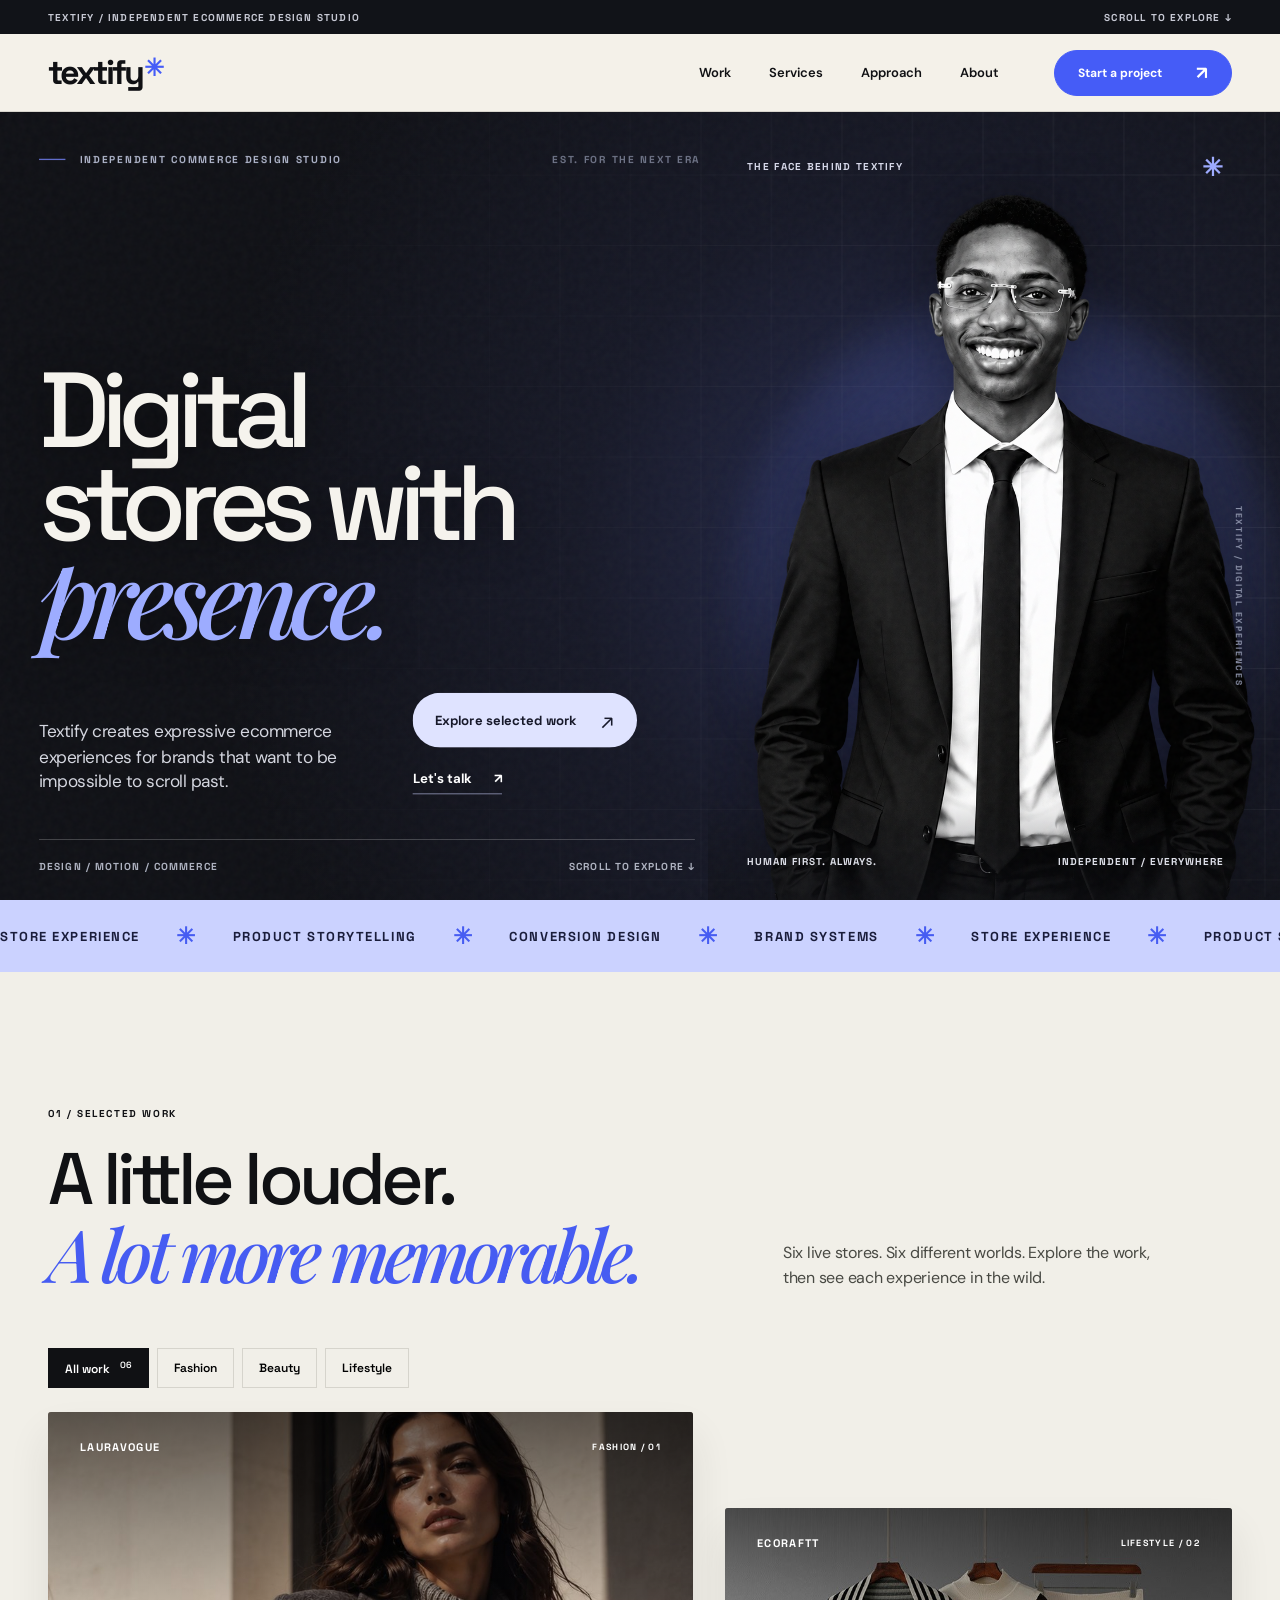
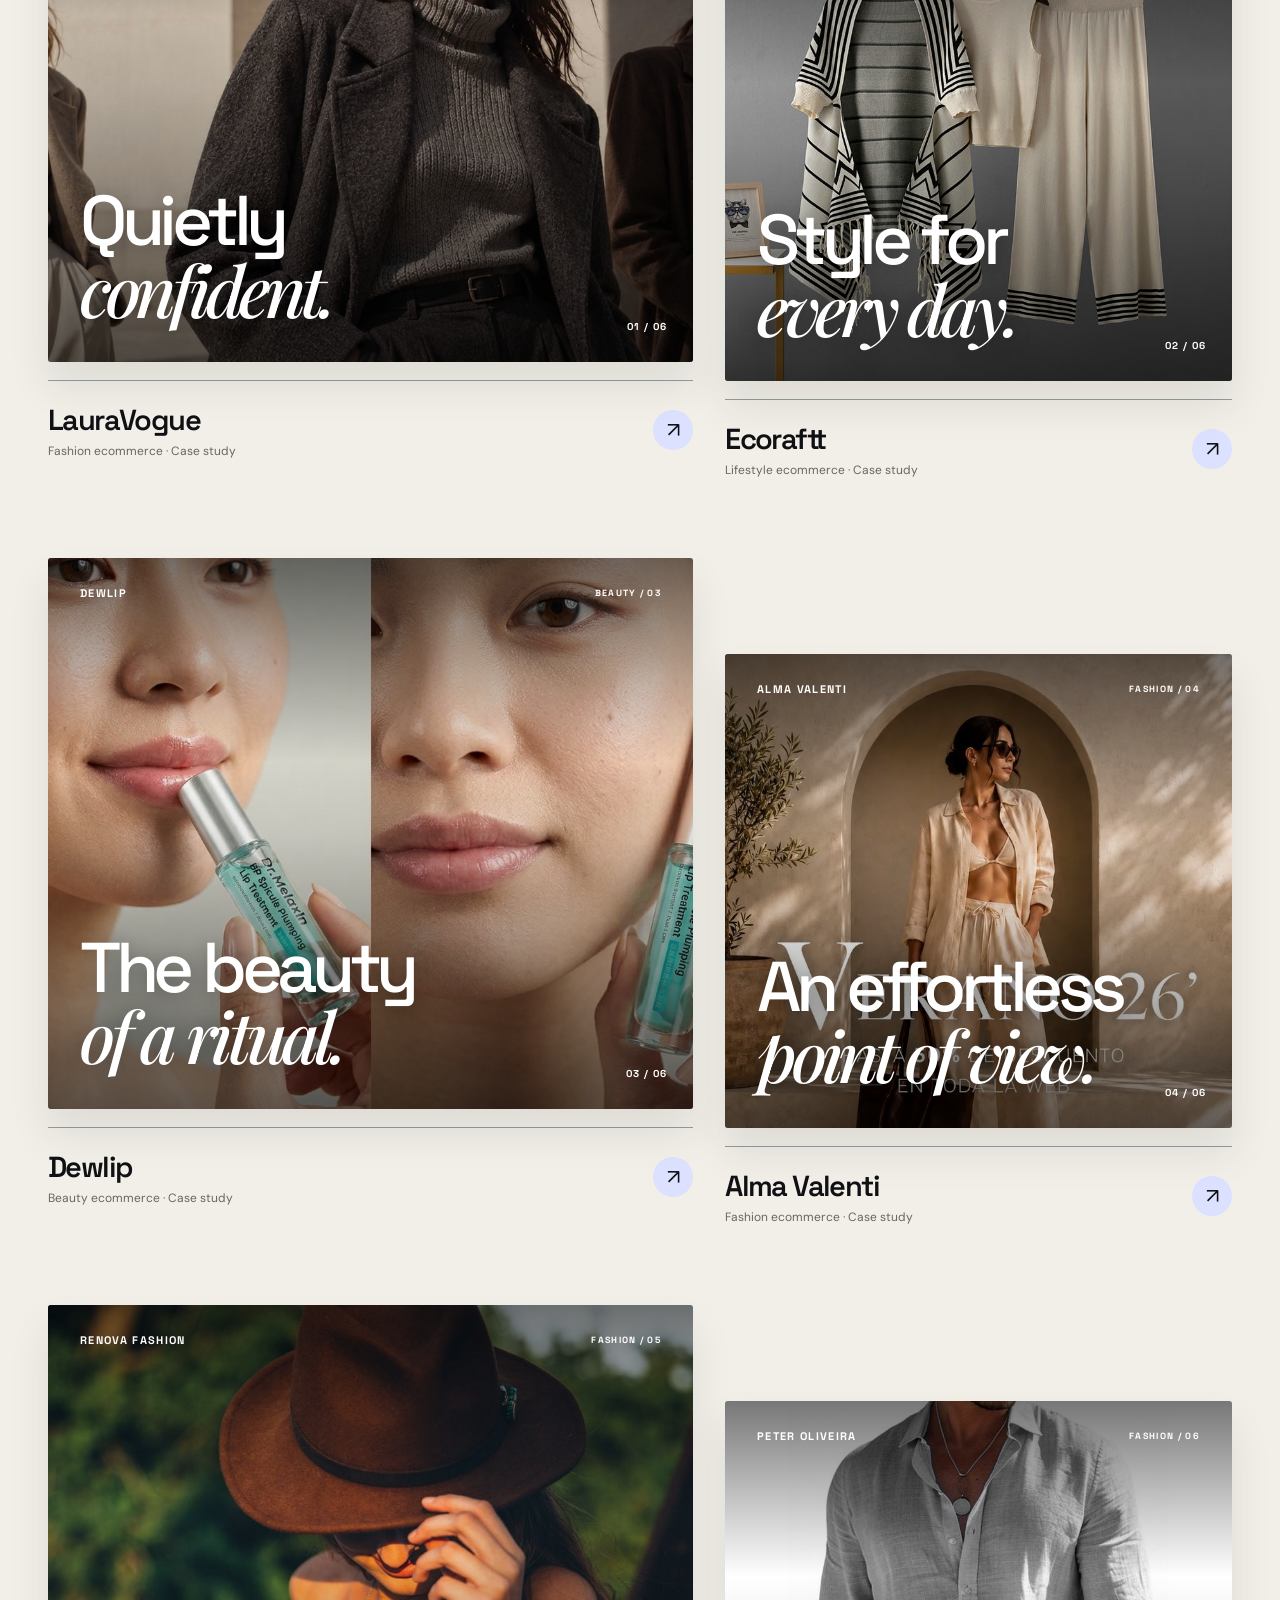
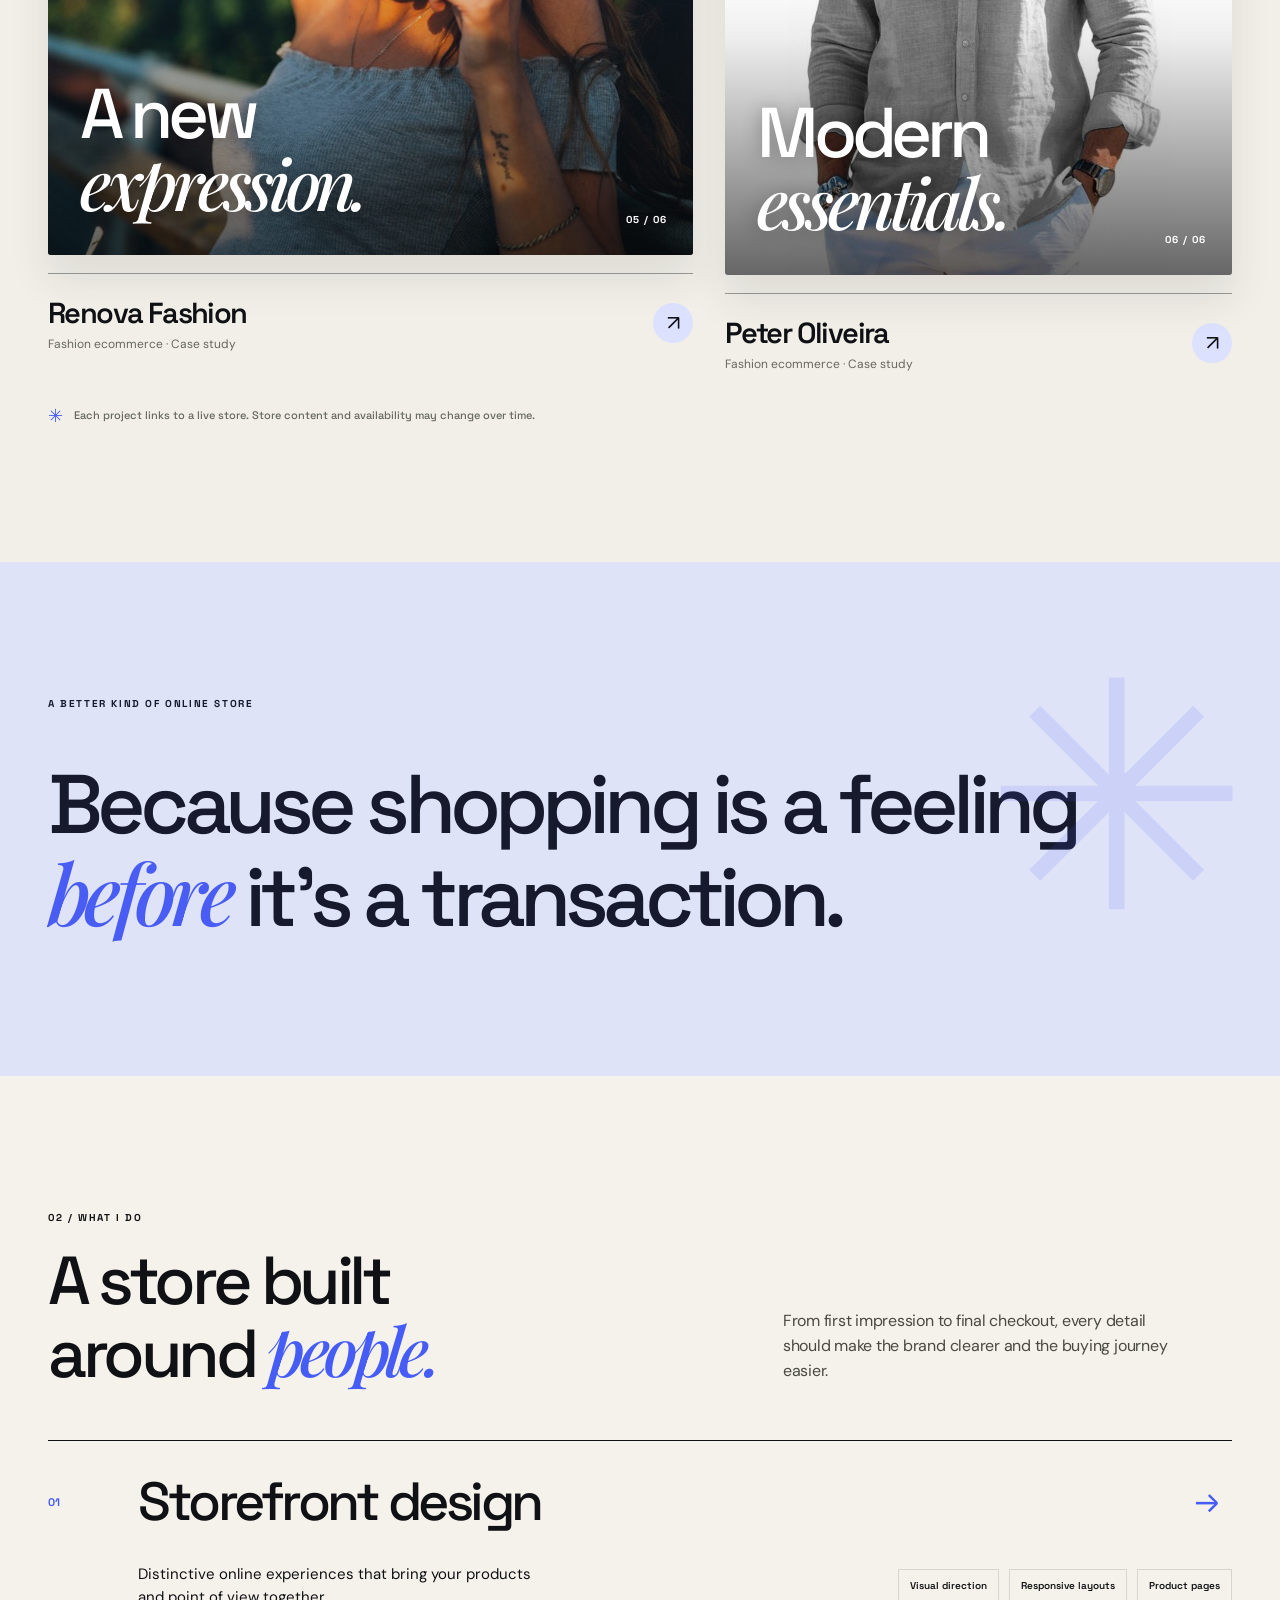
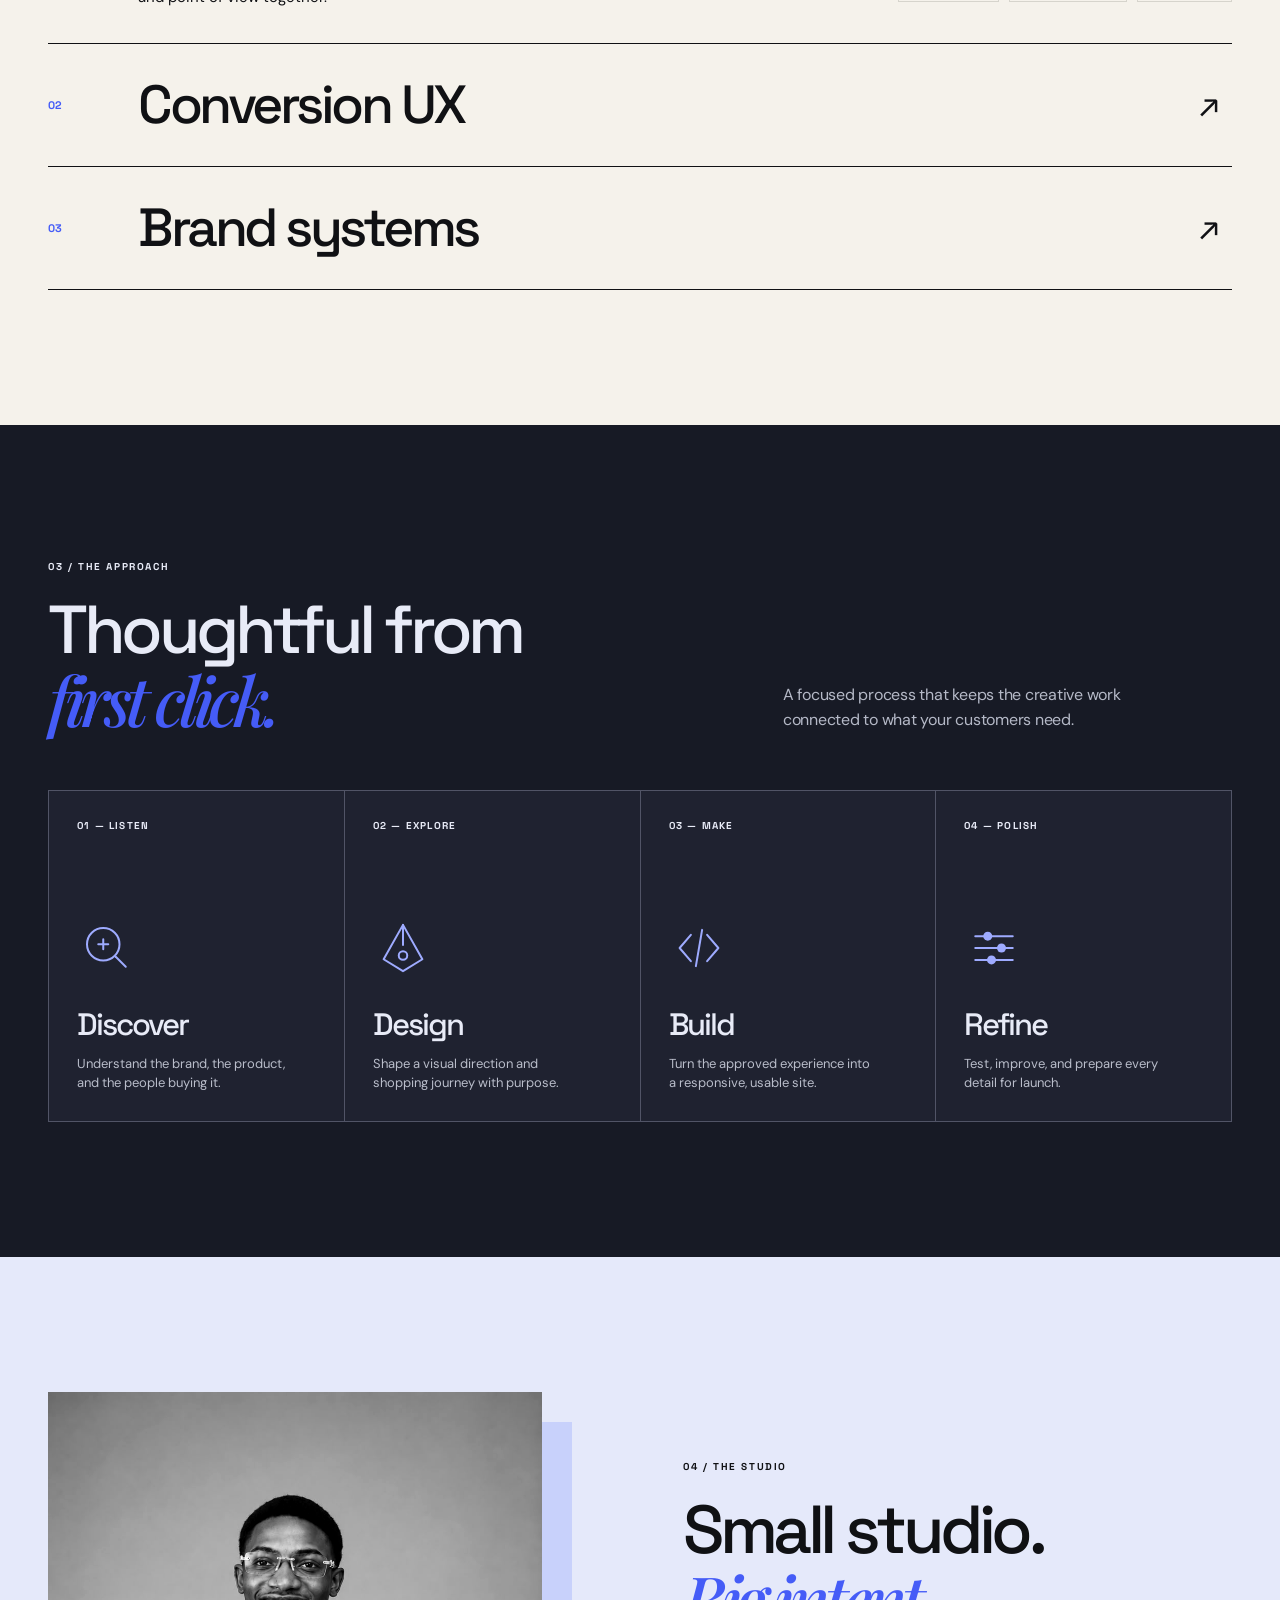
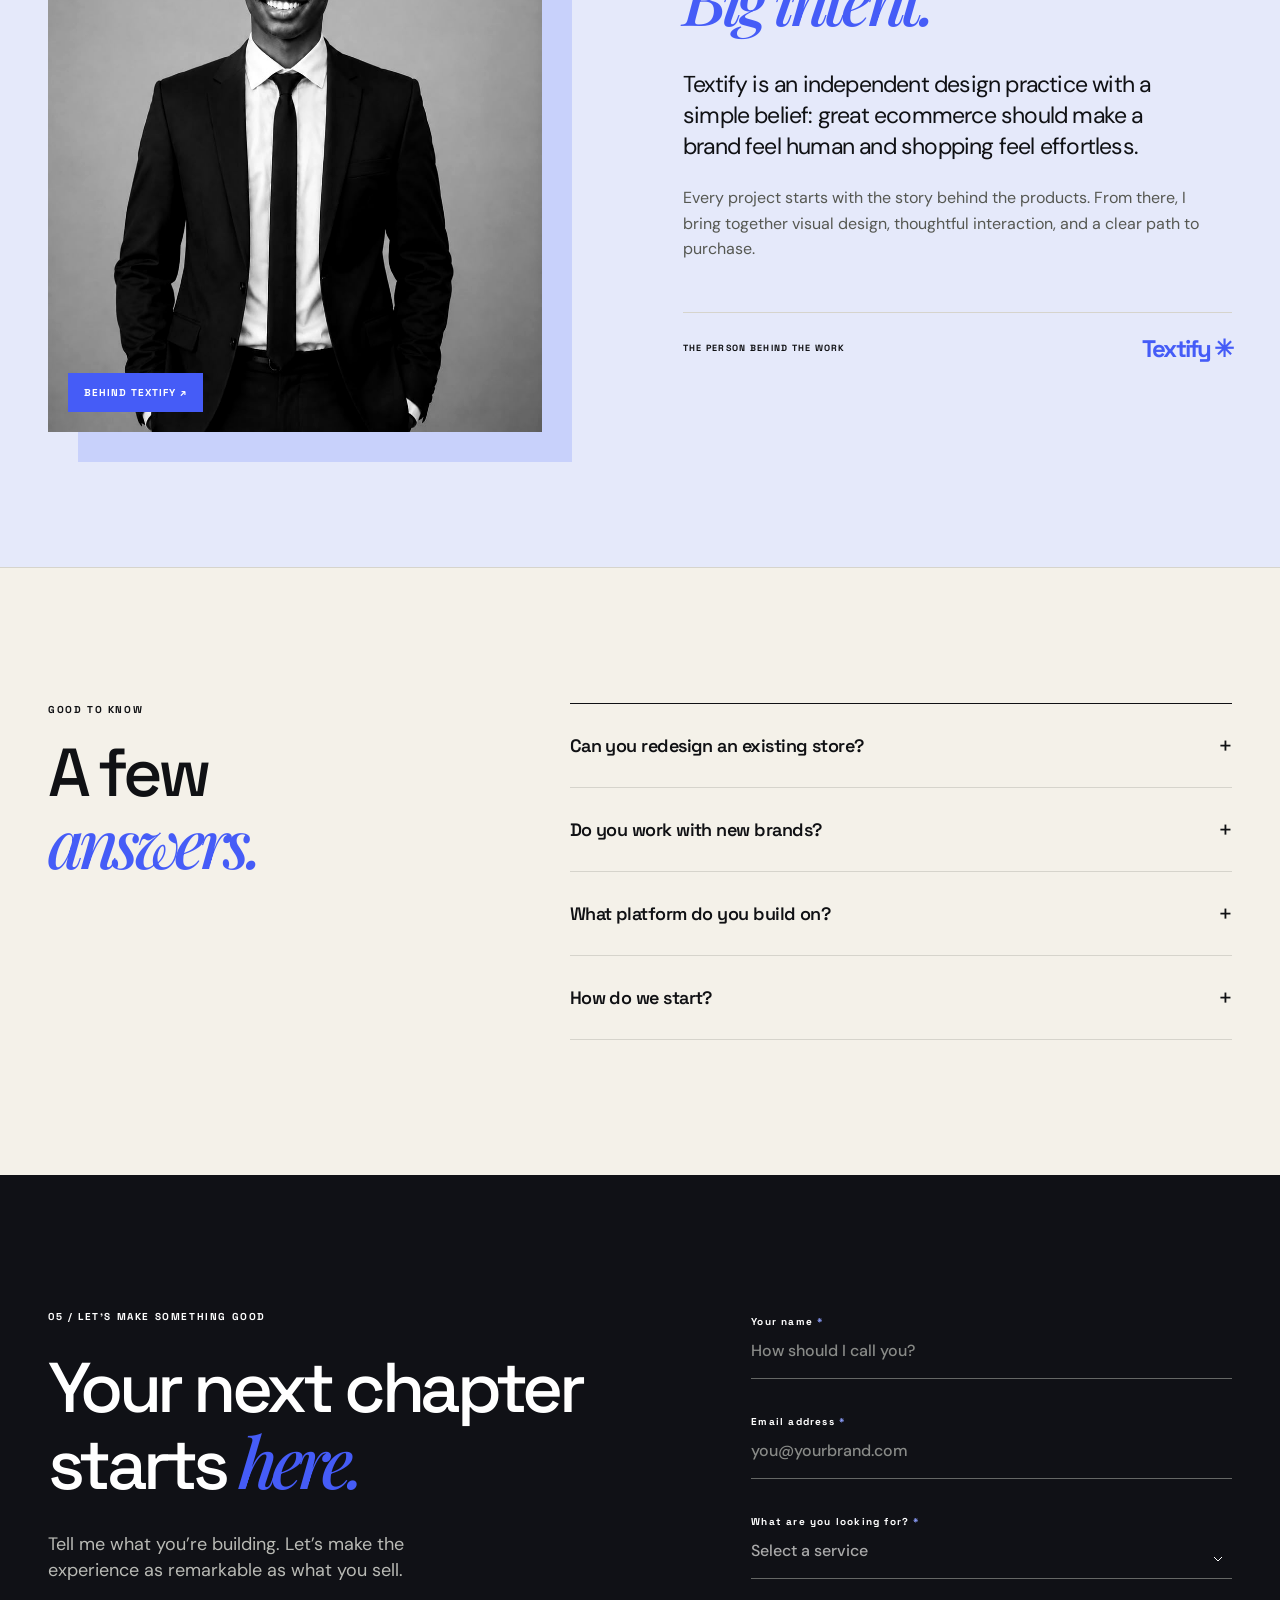
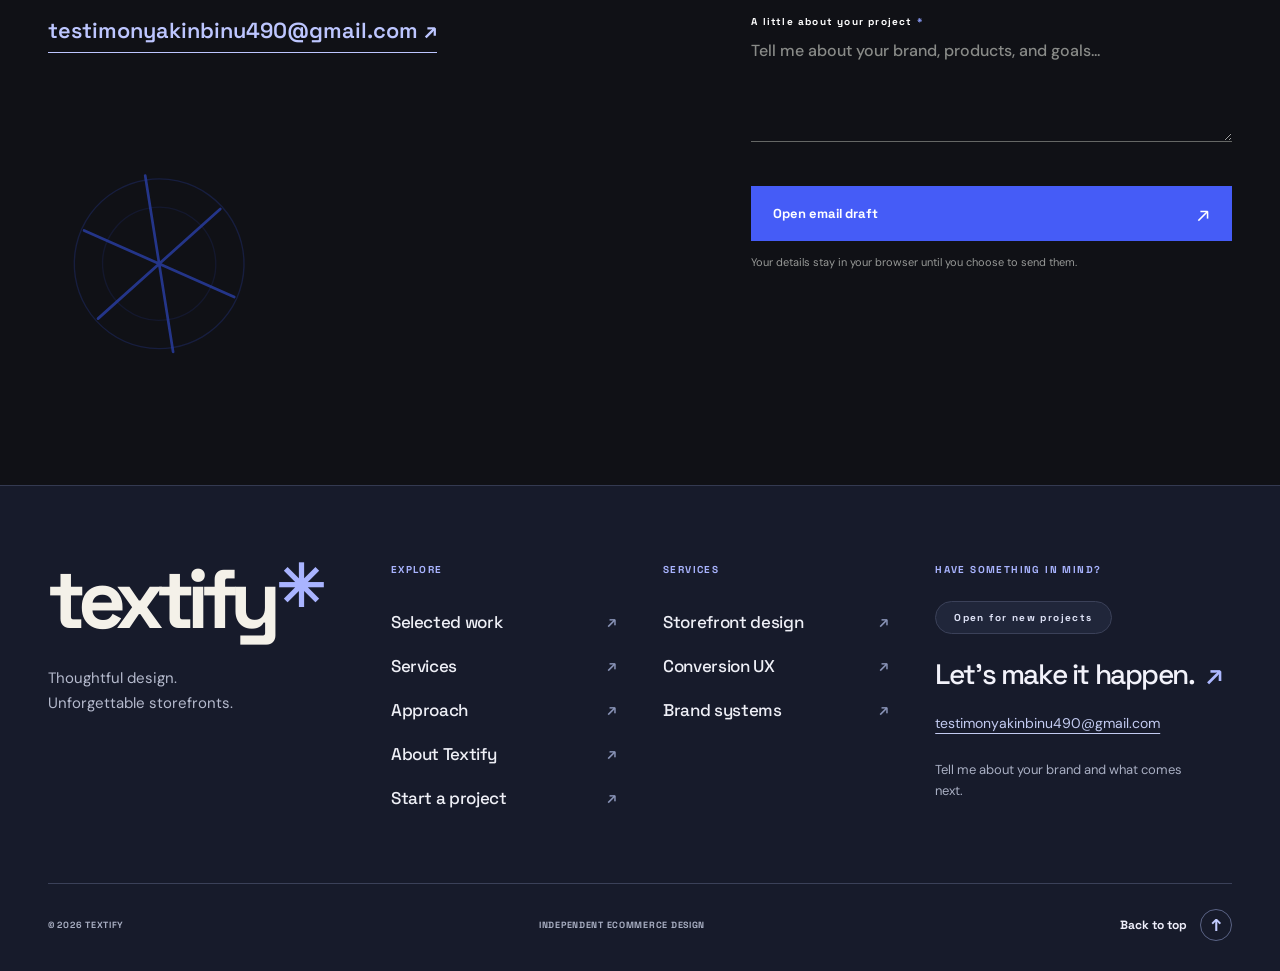
==== index.html @ 061ca4c0 "Textify portfolio: case-study pages, flat interaction states, a11y fixes - Add six generated case-st" ====
<!doctype html>
<html lang="en">
<head>
  <meta charset="utf-8">
  <meta name="viewport" content="width=device-width, initial-scale=1">
  <meta name="theme-color" content="#f4f1e9">
  <meta name="description" content="Textify designs distinctive ecommerce storefronts, product stories, and shopping experiences.">
  <title>Textify — Commerce, considered.</title>
  <link rel="icon" href="data:image/svg+xml,%3Csvg xmlns='http://www.w3.org/2000/svg' viewBox='0 0 64 64'%3E%3Crect width='64' height='64' rx='13' fill='%23395afe'/%3E%3Ctext x='32' y='46' font-family='Arial,Helvetica,sans-serif' font-size='42' fill='%23fff' text-anchor='middle'%3E%E2%9C%B3%3C/text%3E%3C/svg%3E">
  <meta property="og:type" content="website">
  <meta property="og:title" content="Textify — Commerce, considered.">
  <meta property="og:description" content="Textify designs distinctive ecommerce storefronts, product stories, and shopping experiences.">
  <meta property="og:image" content="./assets/founder-portrait.png">
  <meta name="twitter:card" content="summary_large_image">
  <meta name="twitter:title" content="Textify — Commerce, considered.">
  <meta name="twitter:description" content="Textify designs distinctive ecommerce storefronts, product stories, and shopping experiences.">
  <meta name="twitter:image" content="./assets/founder-portrait.png">
  <link rel="preconnect" href="https://fonts.googleapis.com">
  <link rel="preconnect" href="https://fonts.gstatic.com" crossorigin>
  <link href="https://fonts.googleapis.com/css2?family=DM+Sans:wght@400;500;600;700&family=Space+Grotesk:wght@400;500;600;700&family=Playfair+Display:ital,wght@1,500;1,600&display=swap" rel="stylesheet">
  <link rel="stylesheet" href="./styles.css">
  <link rel="stylesheet" href="./v2.css">
  <script src="./app.js" defer></script>
</head>
<body>
  <a class="skip-link" href="#main">Skip to content</a>
  <header class="site-top">
    <div class="announcement">TEXTIFY / INDEPENDENT ECOMMERCE DESIGN STUDIO <span class="announcement-end">SCROLL TO EXPLORE ↓</span></div>
    <div class="site-header" id="top">
      <a class="wordmark" href="#top" aria-label="Textify home">textify<span class="wordmark-mark">✳</span></a>
      <nav class="desktop-nav" aria-label="Main navigation">
        <a href="#work">Work</a><a href="#services">Services</a><a href="#approach">Approach</a><a href="#about">About</a>
      </nav>
      <a class="header-cta" href="#contact">Start a project <span aria-hidden="true">↗</span></a>
      <button class="menu-toggle" type="button" aria-label="Open menu" aria-expanded="false" aria-controls="mobile-menu"><span></span><span></span></button>
    </div>
  </header>
  <nav class="mobile-menu" id="mobile-menu" aria-label="Mobile navigation" hidden>
    <a href="#work">Work</a><a href="#services">Services</a><a href="#approach">Approach</a><a href="#about">About</a>
    <a href="#contact" class="mobile-menu-cta">Start a project <span aria-hidden="true">↗</span></a>
    <p class="mobile-menu-foot"><a href="mailto:testimonyakinbinu490@gmail.com">testimonyakinbinu490@gmail.com</a></p>
  </nav>
  <div class="menu-backdrop" id="menu-backdrop" hidden></div>

  <main id="main">
    <section class="hero hero-v2" aria-labelledby="hero-title">
      <div class="hero-grid" aria-hidden="true"></div>
      <div class="hero-noise" aria-hidden="true"></div>
      <div class="hero-copy">
        <p class="eyebrow"><span class="line"></span> INDEPENDENT COMMERCE DESIGN STUDIO <span class="hero-eyebrow-end">EST. FOR THE NEXT ERA</span></p>
        <h1 id="hero-title">Digital<br>stores with<br><em>presence.</em></h1>
        <div class="hero-bottom"><p class="hero-lede">Textify creates expressive ecommerce experiences for brands that want to be impossible to scroll past.</p>
        <div class="hero-actions"><a class="button button-dark" href="#work">Explore selected work <span>↗</span></a><a class="text-link" href="#contact">Let's talk <span>↗</span></a></div></div>
        <div class="hero-foot"><span>DESIGN / MOTION / COMMERCE</span><span>SCROLL TO EXPLORE ↓</span></div>
      </div>
      <div class="hero-visual" role="img" aria-label="Portrait of the Textify founder">
        <div class="hero-visual-label">THE FACE BEHIND TEXTIFY <span>✳</span></div>
        <div class="portrait-halo"></div>
        <div class="portrait-stage"><img src="./assets/founder-cutout.png" alt="Textify founder smiling in a suit and glasses" fetchpriority="high"></div>
        <div class="image-caption"><span>HUMAN FIRST. ALWAYS.</span><span>INDEPENDENT / EVERYWHERE</span></div>
      </div>
      <div class="hero-side-type" aria-hidden="true">TEXTIFY / DIGITAL EXPERIENCES</div>
    </section>

    <div class="ticker" aria-hidden="true"><div class="ticker-track"><span>STORE EXPERIENCE</span><b>✳</b><span>PRODUCT STORYTELLING</span><b>✳</b><span>CONVERSION DESIGN</span><b>✳</b><span>BRAND SYSTEMS</span><b>✳</b><span>STORE EXPERIENCE</span><b>✳</b><span>PRODUCT STORYTELLING</span><b>✳</b><span>CONVERSION DESIGN</span><b>✳</b><span>BRAND SYSTEMS</span><b>✳</b></div></div>

    <section class="work-section section-pad" id="work" aria-labelledby="work-title">
      <div class="wrap">
        <div class="section-heading work-heading"><div><p class="eyebrow">01 / SELECTED WORK</p><h2 id="work-title">A little louder.<br><em>A lot more memorable.</em></h2></div><p>Six live stores. Six different worlds. Explore the work, then see each experience in the wild.</p></div>
        <div class="filter-bar" role="group" aria-label="Filter projects"><button class="filter active" type="button" data-filter="all" aria-pressed="true">All work <sup>06</sup></button><button class="filter" type="button" data-filter="fashion" aria-pressed="false">Fashion</button><button class="filter" type="button" data-filter="beauty" aria-pressed="false">Beauty</button><button class="filter" type="button" data-filter="lifestyle" aria-pressed="false">Lifestyle</button></div>
        <div class="project-grid" id="project-grid">
          <article class="project-card" data-category="fashion" ><a class="project-open" href="./works/lauravogue.html" aria-label="LauraVogue case study"><div class="project-art real-art art-laura"><img src="./assets/laura.jpg" alt="LauraVogue fashion campaign imagery" loading="lazy"><div class="real-art-top"><span>LAURAVOGUE</span><span>FASHION / 01</span></div><div class="real-art-title">Quietly<br><i>confident.</i></div><span class="art-corner">01 / 06</span></div><div class="project-meta"><span><strong>LauraVogue</strong><small>Fashion ecommerce · Case study</small></span><span class="project-arrow">↗</span></div></a></article>
          <article class="project-card" data-category="lifestyle fashion" ><a class="project-open" href="./works/ecoraft.html" aria-label="Ecoraftt case study"><div class="project-art real-art art-ecoraft"><img src="./assets/ecoraft.jpg" alt="Ecoraftt menswear collection imagery" loading="lazy"><div class="real-art-top"><span>ECORAFTT</span><span>LIFESTYLE / 02</span></div><div class="real-art-title">Style for<br><i>every day.</i></div><span class="art-corner">02 / 06</span></div><div class="project-meta"><span><strong>Ecoraftt</strong><small>Lifestyle ecommerce · Case study</small></span><span class="project-arrow">↗</span></div></a></article>
          <article class="project-card" data-category="beauty" ><a class="project-open" href="./works/dewlip.html" aria-label="Dewlip case study"><div class="project-art real-art art-dewlip"><img src="./assets/dewlip.jpg" alt="Dewlip lip treatment imagery" loading="lazy"><div class="real-art-top"><span>DEWLIP</span><span>BEAUTY / 03</span></div><div class="real-art-title">The beauty<br><i>of a ritual.</i></div><span class="art-corner">03 / 06</span></div><div class="project-meta"><span><strong>Dewlip</strong><small>Beauty ecommerce · Case study</small></span><span class="project-arrow">↗</span></div></a></article>
          <article class="project-card" data-category="fashion" ><a class="project-open" href="./works/alma-valenti.html" aria-label="Alma Valenti case study"><div class="project-art real-art art-alma"><img src="./assets/alma.jpg" alt="Alma Valenti summer fashion campaign" loading="lazy"><div class="real-art-top"><span>ALMA VALENTI</span><span>FASHION / 04</span></div><div class="real-art-title">An effortless<br><i>point of view.</i></div><span class="art-corner">04 / 06</span></div><div class="project-meta"><span><strong>Alma Valenti</strong><small>Fashion ecommerce · Case study</small></span><span class="project-arrow">↗</span></div></a></article>
          <article class="project-card" data-category="fashion" ><a class="project-open" href="./works/renova-fashion.html" aria-label="Renova Fashion case study"><div class="project-art real-art art-renova"><img src="./assets/renova-women.jpg" alt="Renova Fashion campaign imagery" loading="lazy"><div class="real-art-top"><span>RENOVA FASHION</span><span>FASHION / 05</span></div><div class="real-art-title">A new<br><i>expression.</i></div><span class="art-corner">05 / 06</span></div><div class="project-meta"><span><strong>Renova Fashion</strong><small>Fashion ecommerce · Case study</small></span><span class="project-arrow">↗</span></div></a></article>
          <article class="project-card" data-category="fashion" ><a class="project-open" href="./works/peter-oliveira.html" aria-label="Peter Oliveira case study"><div class="project-art real-art art-peter"><img src="./assets/peter.jpg" alt="Peter Oliveira apparel product imagery" loading="lazy"><div class="real-art-top"><span>PETER OLIVEIRA</span><span>FASHION / 06</span></div><div class="real-art-title">Modern<br><i>essentials.</i></div><span class="art-corner">06 / 06</span></div><div class="project-meta"><span><strong>Peter Oliveira</strong><small>Fashion ecommerce · Case study</small></span><span class="project-arrow">↗</span></div></a></article>
        </div>
        <div class="work-note"><span>✳</span> Each project links to a live store. Store content and availability may change over time.</div>
      </div>
    </section>

    <section class="statement section-pad"><div class="wrap statement-inner"><p class="eyebrow">A BETTER KIND OF ONLINE STORE</p><p>Because shopping is a feeling <em>before</em> it’s a transaction.</p><span class="statement-flower" aria-hidden="true">✳</span></div></section>

    <section class="services-section section-pad" id="services" aria-labelledby="services-title"><div class="wrap"><div class="section-heading"><div><p class="eyebrow">02 / WHAT I DO</p><h2 id="services-title">A store built<br>around <em>people.</em></h2></div><p>From first impression to final checkout, every detail should make the brand clearer and the buying journey easier.</p></div><div class="service-list">
      <details class="service-row" open><summary><span class="service-num">01</span><span class="service-name">Storefront design</span><span class="service-icon">↗</span></summary><div class="service-content"><p>Distinctive online experiences that bring your products and point of view together.</p><span>Visual direction</span><span>Responsive layouts</span><span>Product pages</span></div></details>
      <details class="service-row"><summary><span class="service-num">02</span><span class="service-name">Conversion UX</span><span class="service-icon">↗</span></summary><div class="service-content"><p>Clear paths from discovery to purchase, designed for real shoppers and real devices.</p><span>Navigation</span><span>Cart & checkout flows</span><span>Usability</span></div></details>
      <details class="service-row"><summary><span class="service-num">03</span><span class="service-name">Brand systems</span><span class="service-icon">↗</span></summary><div class="service-content"><p>Type, color, content, and components that give your store one unmistakable voice.</p><span>Art direction</span><span>Design systems</span><span>Campaign pages</span></div></details>
    </div></div></section>

    <section class="approach-section section-pad" id="approach" aria-labelledby="approach-title"><div class="wrap"><div class="section-heading approach-heading"><div><p class="eyebrow">03 / THE APPROACH</p><h2 id="approach-title">Thoughtful from<br><em>first click.</em></h2></div><p>A focused process that keeps the creative work connected to what your customers need.</p></div><div class="process-grid"><div class="process-card"><span>01 — LISTEN</span><div class="process-symbol"><svg viewBox="0 0 48 48" fill="none" stroke="currentColor" stroke-width="1.6" stroke-linecap="round" stroke-linejoin="round" aria-hidden="true" focusable="false"><circle cx="21" cy="21" r="13"/><path d="m30.8 30.8 8.2 8.2"/><path d="M17 21h8M21 17v8"/></svg></div><h3>Discover</h3><p>Understand the brand, the product, and the people buying it.</p></div><div class="process-card"><span>02 — EXPLORE</span><div class="process-symbol"><svg viewBox="0 0 48 48" fill="none" stroke="currentColor" stroke-width="1.6" stroke-linecap="round" stroke-linejoin="round" aria-hidden="true" focusable="false"><path d="M24 5.5 39.5 33 24 42.5 8.5 33Z"/><path d="M24 5.5v16"/><circle cx="24" cy="30" r="3.4"/></svg></div><h3>Design</h3><p>Shape a visual direction and shopping journey with purpose.</p></div><div class="process-card"><span>03 — MAKE</span><div class="process-symbol"><svg viewBox="0 0 48 48" fill="none" stroke="currentColor" stroke-width="1.6" stroke-linecap="round" stroke-linejoin="round" aria-hidden="true" focusable="false"><path d="m17.5 13.5-9 10.5 9 10.5"/><path d="m30.5 13.5 9 10.5-9 10.5"/><path d="M26.5 9.5 21.5 38.5"/></svg></div><h3>Build</h3><p>Turn the approved experience into a responsive, usable site.</p></div><div class="process-card"><span>04 — POLISH</span><div class="process-symbol"><svg viewBox="0 0 48 48" fill="none" stroke="currentColor" stroke-width="1.6" stroke-linecap="round" aria-hidden="true" focusable="false"><path d="M9 14.5h30M9 24h30M9 33.5h30"/><circle cx="19" cy="14.5" r="3.6" fill="currentColor" stroke="none"/><circle cx="30" cy="24" r="3.6" fill="currentColor" stroke="none"/><circle cx="22" cy="33.5" r="3.6" fill="currentColor" stroke="none"/></svg></div><h3>Refine</h3><p>Test, improve, and prepare every detail for launch.</p></div></div></div></section>

    <section class="about-section section-pad" id="about" aria-labelledby="about-title"><div class="wrap about-grid"><div class="about-image"><img src="./assets/founder-portrait.png" alt="Portrait of the founder behind Textify" loading="lazy"><div class="about-image-tag">BEHIND TEXTIFY ↗</div></div><div class="about-copy"><p class="eyebrow">04 / THE STUDIO</p><h2 id="about-title">Small studio.<br><em>Big intent.</em></h2><p class="about-lead">Textify is an independent design practice with a simple belief: great ecommerce should make a brand feel human and shopping feel effortless.</p><p>Every project starts with the story behind the products. From there, I bring together visual design, thoughtful interaction, and a clear path to purchase.</p><div class="about-signoff"><span>THE PERSON BEHIND THE WORK</span><b>Textify ✳</b></div></div></div></section>

    <section class="faq-section section-pad" aria-labelledby="faq-title"><div class="wrap faq-grid"><div><p class="eyebrow">GOOD TO KNOW</p><h2 id="faq-title">A few<br><em>answers.</em></h2></div><div class="faq-list"><details><summary>Can you redesign an existing store?<span>+</span></summary><p>Yes. We can start with a focused audit, then refine the structure, visual identity, and key shopping flows.</p></details><details><summary>Do you work with new brands?<span>+</span></summary><p>Absolutely. Textify can help shape a brand’s first online store, from the visual direction through launch-ready design.</p></details><details><summary>What platform do you build on?<span>+</span></summary><p>The right platform depends on your catalog, content, and operations. We’ll choose the setup that fits your business during discovery.</p></details><details><summary>How do we start?<span>+</span></summary><p>Send a short note about your brand, what you sell, and what you want to improve. I’ll take it from there.</p></details></div></div></section>

    <section class="contact-section section-pad" id="contact" aria-labelledby="contact-title"><div class="wrap contact-grid"><div class="contact-copy"><p class="eyebrow">05 / LET'S MAKE SOMETHING GOOD</p><h2 id="contact-title">Your next chapter<br>starts <em>here.</em></h2><p>Tell me what you’re building. Let’s make the experience as remarkable as what you sell.</p><a class="contact-email-link" href="mailto:testimonyakinbinu490@gmail.com">testimonyakinbinu490@gmail.com ↗</a><div class="contact-decoration" aria-hidden="true"><svg viewBox="0 0 200 200" fill="none" stroke="currentColor" stroke-linecap="round" focusable="false"><circle cx="100" cy="100" r="78" stroke-width="1.25" opacity=".3"/><circle cx="100" cy="100" r="52" stroke-width="1.25" opacity=".18"/><path d="M100 18v164M36.6 59l126.8 82M36.6 141l126.8-82" stroke-width="2.5" opacity=".85"/></svg></div></div><form id="contact-form" class="contact-form"><label for="contact-name">Your name <span>*</span></label><input id="contact-name" name="name" type="text" autocomplete="name" placeholder="How should I call you?" required><label for="contact-email">Email address <span>*</span></label><input id="contact-email" name="email" type="email" autocomplete="email" placeholder="you@yourbrand.com" required><label for="contact-type">What are you looking for? <span>*</span></label><select id="contact-type" name="type" required><option value="" disabled selected>Select a service</option><option>New ecommerce storefront</option><option>Store redesign</option><option>Brand & design system</option><option>Something else</option></select><label for="contact-message">A little about your project <span>*</span></label><textarea id="contact-message" name="message" rows="4" placeholder="Tell me about your brand, products, and goals..." required></textarea><button class="button button-blue" type="submit"><span id="submit-label">Open email draft</span><span>↗</span></button><p class="form-note" id="form-status" role="status">Your details stay in your browser until you choose to send them.</p></form></div></section>
  </main>

  <footer class="footer footer-menu" id="footer">
    <div class="wrap">
      <div class="footer-layout">
        <div class="footer-brand">
          <a class="footer-logo" href="#top" aria-label="Textify home">textify<span aria-hidden="true">✳</span></a>
          <p>Thoughtful design.<br>Unforgettable storefronts.</p>
        </div>
        <nav class="footer-nav" aria-label="Footer navigation">
          <p class="footer-label">EXPLORE</p>
          <div class="footer-nav-links">
            <a href="#work">Selected work <span aria-hidden="true">↗</span></a>
            <a href="#services">Services <span aria-hidden="true">↗</span></a>
            <a href="#approach">Approach <span aria-hidden="true">↗</span></a>
            <a href="#about">About Textify <span aria-hidden="true">↗</span></a>
            <a href="#contact">Start a project <span aria-hidden="true">↗</span></a>
          </div>
        </nav>
        <nav class="footer-nav" aria-label="Footer services">
          <p class="footer-label">SERVICES</p>
          <div class="footer-nav-links">
            <a href="#services">Storefront design <span aria-hidden="true">↗</span></a>
            <a href="#services">Conversion UX <span aria-hidden="true">↗</span></a>
            <a href="#services">Brand systems <span aria-hidden="true">↗</span></a>
          </div>
        </nav>
        <div class="footer-connect">
          <p class="footer-label">HAVE SOMETHING IN MIND?</p>
          <p class="footer-status">Open for new projects</p>
          <a class="footer-email" href="mailto:testimonyakinbinu490@gmail.com">Let's make it happen. <span aria-hidden="true">↗</span></a>
          <a class="footer-address" href="mailto:testimonyakinbinu490@gmail.com">testimonyakinbinu490@gmail.com</a>
          <p>Tell me about your brand and what comes next.</p>
        </div>
      </div>
      <div class="footer-bottom"><span>© <span id="year"></span> TEXTIFY</span><span>INDEPENDENT ECOMMERCE DESIGN</span><a class="footer-back" href="#top">Back to top <span aria-hidden="true">↑</span></a></div>
    </div>
  </footer>

</body>
</html>
---- styles.css ----
:root{--paper:#f6f3eb;--white:#fcf9f1;--ink:#111111;--muted:#666762;--line:#d6d4cc;--blue:#395afe;--blue-dark:#2745d7;--font:'Space Grotesk',Arial,sans-serif;--body:'DM Sans',Arial,sans-serif;--serif:'Playfair Display',Georgia,serif}
*{box-sizing:border-box}html{scroll-behavior:smooth}body{margin:0;background:var(--paper);color:var(--ink);font-family:var(--body);-webkit-font-smoothing:antialiased}button,input,textarea,select{font:inherit}button{cursor:pointer}a{color:inherit;text-decoration:none}img{display:block;max-width:100%}h1,h2,h3,p{margin-top:0}h1,h2,h3{font-family:var(--font);font-weight:500;letter-spacing:-.065em}em{font-family:var(--serif);font-weight:500;letter-spacing:-.08em}::selection{background:var(--blue);color:white}.wrap{width:min(1450px,calc(100% - 96px));margin-inline:auto}.section-pad{padding-block:126px}.skip-link{position:absolute;top:-60px;left:15px;background:var(--ink);color:#fff;padding:12px;z-index:100}.skip-link:focus{top:10px}*:focus-visible{outline:3px solid var(--blue);outline-offset:3px}
.announcement{height:34px;background:var(--blue);color:#fff;display:flex;align-items:center;gap:11px;padding:0 48px;font-family:var(--font);font-size:10px;font-weight:700;letter-spacing:.12em}.announcement-end{margin-left:auto}.site-header{height:88px;padding:0 48px;display:flex;align-items:center;border-bottom:1px solid var(--line);gap:35px;background:var(--paper);position:relative;z-index:20}.wordmark,.footer-logo{font-family:var(--font);font-weight:700;font-size:34px;letter-spacing:-.09em;line-height:1}.wordmark-mark,.footer-logo span{font-family:Arial,sans-serif;color:var(--blue);font-size:.7em;vertical-align:top;margin-left:2px;letter-spacing:0}.desktop-nav{margin-left:auto;display:flex;gap:38px;align-items:center}.desktop-nav a{font-size:13px;font-weight:600;transition:color .2s}.desktop-nav a:hover,.text-link:hover{color:var(--blue)}.header-cta{margin-left:20px;border:1px solid var(--ink);padding:14px 18px;font-size:12px;font-weight:700;display:flex;gap:34px;align-items:center;transition:background .2s,color .2s}.header-cta:hover{background:var(--ink);color:white}.header-cta span{font-size:18px;line-height:0}.menu-toggle,.mobile-menu{display:none}
.eyebrow{font-family:var(--font);font-size:10px;font-weight:700;letter-spacing:.16em;text-transform:uppercase;display:flex;align-items:center;gap:12px}.eyebrow .line{width:26px;height:1px;background:var(--ink)}.hero{display:grid;grid-template-columns:1fr .86fr;min-height:710px}.hero-copy{padding:88px 34px 32px 0;display:flex;flex-direction:column}.hero h1{font-size:clamp(64px,6.3vw,112px);line-height:.98;margin:84px 0 30px;white-space:nowrap}.hero h1 em{color:var(--blue)}.hero-lede{font-size:20px;line-height:1.45;letter-spacing:-.035em;max-width:445px}.hero-actions{display:flex;align-items:center;gap:36px;margin-top:32px}.button{min-height:55px;display:inline-flex;align-items:center;justify-content:space-between;gap:52px;padding:0 21px;font-family:var(--font);font-size:13px;font-weight:700;border:1px solid transparent;transition:transform .2s,background .2s}.button:hover{transform:translateY(-3px)}.button span:last-child{font-size:21px;font-weight:400}.button-dark{background:var(--ink);color:white}.button-dark:hover{background:var(--blue)}.text-link{font-size:13px;font-weight:700;border-bottom:1px solid var(--ink);padding-bottom:6px}.text-link span{margin-left:18px}.hero-foot{margin-top:auto;display:flex;justify-content:space-between;font-family:var(--font);font-size:10px;font-weight:700;letter-spacing:.1em}.hero-visual{position:relative;background:#c9c9c8;overflow:hidden;min-height:710px}.hero-visual-label{position:absolute;z-index:3;top:24px;left:25px;right:25px;display:flex;justify-content:space-between;font-family:var(--font);font-size:10px;font-weight:700;letter-spacing:.13em}.hero-visual-label span{font-size:22px;line-height:.6}.portrait-stage{position:absolute;inset:0;overflow:hidden}.portrait-stage:after{content:'';position:absolute;inset:0;background:linear-gradient(180deg,transparent 60%,rgba(0,0,0,.34));pointer-events:none}.portrait-stage img{width:100%;height:100%;object-fit:cover;object-position:center 20%;filter:grayscale(1) contrast(1.1)}.orbit-tag{position:absolute;right:7%;top:26%;z-index:2;width:126px;height:126px;border-radius:50%;background:var(--blue);color:#fff;display:flex;align-items:center;justify-content:center;font-family:var(--font);font-size:20px;font-weight:700;letter-spacing:-.07em;transform:rotate(12deg);box-shadow:0 12px 24px #0002}.orbit-tag span{font-size:8px;align-self:center;margin-top:-20px;margin-left:2px}.image-caption{position:absolute;z-index:2;bottom:24px;left:25px;right:25px;display:flex;justify-content:space-between;color:#fff;font-family:var(--font);font-size:10px;letter-spacing:.1em;font-weight:700}
.ticker{overflow:hidden;background:var(--ink);color:white;height:64px;display:flex;align-items:center}.ticker-track{display:flex;align-items:center;gap:36px;white-space:nowrap;animation:marquee 32s linear infinite;font:700 13px var(--font);letter-spacing:.12em}.ticker-track b{color:#7890ff;font-size:23px}@keyframes marquee{to{transform:translateX(-50%)}}
.section-heading{display:flex;justify-content:space-between;align-items:end;gap:45px;margin-bottom:52px}.section-heading h2,.about-copy h2,.faq-grid h2,.contact-copy h2{font-size:clamp(53px,5.3vw,86px);line-height:1.02;margin:22px 0 0}.section-heading h2 em,.about-copy h2 em,.faq-grid h2 em,.contact-copy h2 em{color:var(--blue)}.section-heading>p{font-size:16px;line-height:1.55;color:#484943;max-width:390px;margin:0 5% 5px 0;letter-spacing:-.015em}.work-section{background:#fffefa}.filter-bar{display:flex;gap:8px;margin-bottom:24px}.filter{border:1px solid var(--line);background:transparent;padding:10px 16px;font:600 12px var(--font);transition:background .2s,color .2s,border-color .2s}.filter:hover,.filter.active{background:var(--ink);border-color:var(--ink);color:#fff}.filter sup{font-size:9px;margin-left:7px}.project-grid{display:grid;grid-template-columns:repeat(2,1fr);gap:48px 24px}.project-large{grid-column:1/-1}.project-card[hidden]{display:none}.project-open{padding:0;border:0;background:transparent;display:block;width:100%;text-align:left;color:inherit}.project-art{height:clamp(310px,34vw,560px);overflow:hidden;position:relative;transition:filter .3s}.project-large .project-art{height:clamp(420px,46vw,680px)}.project-open:hover .project-art{filter:saturate(1.18)}.project-open:hover .project-arrow{background:var(--blue);color:#fff;transform:rotate(45deg)}.art-corner{position:absolute;bottom:18px;right:20px;font:700 10px var(--font);letter-spacing:.1em}.project-meta{padding-top:17px;display:flex;align-items:center;justify-content:space-between;gap:10px}.project-meta strong{display:block;font:600 25px var(--font);letter-spacing:-.055em}.project-meta small{display:block;margin-top:5px;font-size:12px;color:var(--muted)}.project-arrow{width:40px;height:40px;border:1px solid var(--ink);border-radius:50%;display:grid;place-items:center;font-size:21px;transition:all .2s}.art-form{background:#d0cdc3;padding:5% 7% 6%}.mock-browser{background:#f3f0e7;width:100%;height:100%;box-shadow:0 22px 50px #24221e27;transform:perspective(1000px) rotateX(1deg);overflow:hidden}.mock-top{height:12%;display:flex;align-items:center;justify-content:space-between;padding:0 4%;border-bottom:1px solid #c9c6bd;color:#2d332d}.mock-top strong{font:700 clamp(17px,2.5vw,39px) var(--font);letter-spacing:-.09em}.mock-top strong span{font-size:9px;vertical-align:top}.mock-top>span{font:600 clamp(5px,.65vw,10px) var(--font);letter-spacing:.1em}.form-layout{display:grid;grid-template-columns:1.05fr .95fr;height:88%;}.form-product{position:relative;background:#afa996;overflow:hidden}.vase{position:absolute;bottom:16%;background:#cdc9b9;box-shadow:inset -18px 0 25px #887e6838,12px 16px 15px #3c362b3a}.vase-one{height:65%;width:33%;left:27%;border-radius:40% 40% 26% 25%/19% 19% 15% 15%;clip-path:polygon(29% 0,70% 0,74% 13%,94% 37%,88% 81%,71% 100%,27% 100%,8% 82%,4% 37%,26% 13%)}.vase-two{height:42%;width:22%;left:58%;bottom:16%;background:#6a6d5c;clip-path:polygon(20% 0,80% 0,70% 25%,92% 100%,8% 100%,30% 25%);border-radius:14px}.vase-shadow{position:absolute;bottom:13%;left:15%;height:5%;width:68%;border-radius:50%;background:#3a352542;filter:blur(11px)}.form-type{display:flex;flex-direction:column;justify-content:center;align-items:flex-start;padding:7% 10%;color:#344237}.form-type small{font:700 clamp(7px,.8vw,12px) var(--font);letter-spacing:.18em}.form-type b{font:500 clamp(44px,7vw,110px)/.92 var(--font);letter-spacing:-.08em;margin:8% 0}.form-type i{font-family:var(--serif);font-weight:500}.form-type>span{border-bottom:1px solid #344237;padding-bottom:5px;font:700 clamp(8px,.8vw,13px) var(--font)}.art-muse{background:#dac6bd;display:flex;align-items:center}.muse-copy{position:relative;z-index:2;margin-left:8%;width:52%;color:#5a352d}.muse-copy small{font:700 12px var(--font);letter-spacing:.2em}.muse-copy b{font:500 clamp(45px,5.4vw,85px)/.95 var(--font);letter-spacing:-.075em;display:block;margin:38px 0 50px}.muse-copy i{font-family:var(--serif);font-weight:500}.muse-copy>span{font:700 9px var(--font);letter-spacing:.12em;border:1px solid #5a352d;padding:13px}.muse-product{height:100%;width:42%;position:relative;background:radial-gradient(circle at 50% 70%,#e9d5ca,#b99d90)}.bottle{position:absolute;bottom:15%;height:55%;width:28%;background:linear-gradient(90deg,#6b351f,#9a562f 28%,#bf7a48 60%,#7e4328);border-radius:16px 16px 5px 5px;box-shadow:18px 25px 26px #4f342e4d;display:flex;align-items:center;justify-content:center;color:#f4e6d9;text-align:center;line-height:1}.bottle:before{content:'';position:absolute;height:18%;width:72%;bottom:100%;background:#e7d4c5;border-radius:5px 5px 0 0}.bottle span{font:700 14px var(--font);letter-spacing:-.06em}.bottle span small{font-size:7px;letter-spacing:.1em}.bottle-back{left:13%;transform:scale(.82);bottom:17%}.bottle-front{left:49%}.art-arc{background:#bec3b7;color:#20302d;padding:28px 34px}.arc-header{display:flex;justify-content:space-between;font:700 15px var(--font);letter-spacing:-.04em}.arc-header span{font-size:8px;letter-spacing:.12em}.arc-type{position:relative;z-index:2;font:700 clamp(59px,7.7vw,125px)/.82 var(--font);letter-spacing:-.09em;margin-top:10%}.arc-type i{font-family:var(--serif);font-weight:500}.arc-model{position:absolute;right:7%;bottom:-10%;width:38%;height:88%}.arc-head{position:absolute;top:5%;left:28%;width:42%;height:26%;border-radius:45% 45% 48% 48%;background:#614a3d;z-index:2;box-shadow:inset -12px 2px 5px #241b1970}.arc-head:before{content:'';position:absolute;top:-8%;left:-2%;height:35%;width:104%;border-radius:70% 70% 20% 20%;background:#1d2320}.arc-shirt{position:absolute;bottom:0;width:100%;height:69%;background:#48574c;clip-path:polygon(25% 0,70% 0,100% 22%,92% 100%,7% 100%,0 22%);box-shadow:inset -40px 0 15px #0002}.work-note{margin-top:32px;color:#73746e;font:500 11px var(--font);display:flex;gap:11px;align-items:center}.work-note span{color:var(--blue);font-size:18px}
.statement{background:var(--blue);color:white;overflow:hidden}.statement-inner{position:relative}.statement .eyebrow{margin-bottom:50px}.statement p:not(.eyebrow){font:500 clamp(48px,6.5vw,104px)/1.06 var(--font);letter-spacing:-.07em;max-width:1140px;margin:0}.statement em{color:#b5c4ff}.statement-flower{position:absolute;right:-10px;top:-48px;font:300px/1 Arial,sans-serif;color:#ffffff24}
.services-section{background:var(--paper)}.service-list{border-top:1px solid var(--ink)}.service-row{border-bottom:1px solid var(--ink)}.service-row summary{list-style:none;display:grid;grid-template-columns:90px 1fr 45px;align-items:center;min-height:122px;cursor:pointer}.service-row summary::-webkit-details-marker{display:none}.service-num{align-self:center;font:700 11px var(--font);color:var(--blue)}.service-name{font:500 clamp(34px,4.2vw,67px)/1 var(--font);letter-spacing:-.065em}.service-icon{font:34px var(--font);transition:transform .25s}.service-row[open] .service-icon{transform:rotate(45deg);color:var(--blue)}.service-content{display:flex;align-items:center;gap:10px;padding:0 0 35px 90px;flex-wrap:wrap}.service-content p{max-width:400px;margin:0 auto 0 0;font-size:15px;line-height:1.5}.service-content span{border:1px solid var(--line);font:600 10px var(--font);padding:9px 11px;white-space:nowrap}
.approach-section{background:#e5e8df}.process-grid{display:grid;grid-template-columns:repeat(4,1fr);gap:1px;border:1px solid #c4c9be;background:#c4c9be}.process-card{background:#e5e8df;padding:28px;min-height:330px;display:flex;flex-direction:column;transition:background .25s}.process-card:hover{background:#eff2ea}.process-card>span{font:700 10px var(--font);letter-spacing:.12em}.process-symbol{font:60px var(--font);color:var(--blue);margin:auto 0 26px}.process-card h3{font-size:31px;margin:0 0 10px}.process-card p{font-size:13px;line-height:1.5;margin:0;max-width:210px;color:#555a52}
.about-section{background:#fffefa}.about-grid{display:grid;grid-template-columns:.9fr 1fr;gap:clamp(70px,11vw,180px);align-items:center}.about-image{height:640px;background:#bdbdbb;position:relative;overflow:hidden}.about-image img{width:100%;height:100%;object-fit:cover;object-position:center 21%;filter:grayscale(1)}.about-image-tag{position:absolute;bottom:20px;left:20px;background:var(--blue);color:#fff;padding:13px 16px;font:700 10px var(--font);letter-spacing:.1em}.about-copy h2{margin-bottom:32px}.about-copy>p:not(.eyebrow){max-width:520px;color:#565852;line-height:1.6;font-size:16px}.about-copy .about-lead{font-size:23px!important;line-height:1.35!important;color:var(--ink)!important;letter-spacing:-.035em}.about-signoff{border-top:1px solid var(--line);margin-top:50px;padding-top:20px;display:flex;align-items:center;justify-content:space-between;gap:20px}.about-signoff span{font:700 9px var(--font);letter-spacing:.14em}.about-signoff b{font:700 24px var(--font);letter-spacing:-.08em;color:var(--blue)}
.faq-section{background:var(--paper);border-top:1px solid var(--line)}.faq-grid{display:grid;grid-template-columns:.8fr 1.2fr;gap:80px}.faq-list{border-top:1px solid var(--ink)}.faq-list details{border-bottom:1px solid var(--line)}.faq-list summary{list-style:none;display:flex;justify-content:space-between;align-items:center;gap:15px;padding:26px 0;cursor:pointer;font:600 18px var(--font);letter-spacing:-.03em}.faq-list summary::-webkit-details-marker{display:none}.faq-list summary span{font-size:24px;font-weight:400;transition:transform .2s}.faq-list details[open] summary span{transform:rotate(45deg);color:var(--blue)}.faq-list details p{line-height:1.6;font-size:14px;color:#60615d;max-width:580px;padding-bottom:22px;margin:0}
.contact-section{background:#151616;color:white}.contact-grid{display:grid;grid-template-columns:1fr .8fr;gap:clamp(65px,8vw,140px)}.contact-copy h2{font-size:clamp(52px,5.5vw,90px);margin-top:30px}.contact-copy>p:not(.eyebrow){font-size:18px;line-height:1.45;color:#b9bab5;max-width:420px;margin-top:30px}.contact-decoration{font:clamp(180px,23vw,340px)/1 Arial,sans-serif;color:#3859f7;margin-top:80px;transform:rotate(-9deg)}.contact-form{display:flex;flex-direction:column;padding-top:5px}.contact-form label{font:700 10px var(--font);letter-spacing:.12em;margin:0 0 12px}.contact-form label span{color:#8ea0ff}.contact-form input,.contact-form select,.contact-form textarea{width:100%;border:0;border-bottom:1px solid #656765;background:transparent;border-radius:0;color:#fff;padding:0 0 17px;margin-bottom:36px;outline:0;font:500 16px var(--body)}.contact-form input::placeholder,.contact-form textarea::placeholder{color:#898b88}.contact-form select{appearance:none;background-image:url("data:image/svg+xml,%3Csvg xmlns='http://www.w3.org/2000/svg' width='12' height='12' viewBox='0 0 12 12'%3E%3Cpath fill='none' stroke='white' d='m2 4 4 4 4-4'/%3E%3C/svg%3E");background-position:right 8px center;background-repeat:no-repeat;color:#aaa}.contact-form select:valid{color:#fff}.contact-form select option{background:#151616;color:#fff}.contact-form input:focus,.contact-form select:focus,.contact-form textarea:focus{border-bottom-color:#8ea0ff}.contact-form textarea{resize:vertical;min-height:90px}.button-blue{background:var(--blue);color:#fff;width:100%;margin-top:8px}.button-blue:hover{background:var(--blue-dark)}.form-note{font-size:11px;color:#979997;margin:14px 0 0;line-height:1.45}.footer{background:#151616;color:white;border-top:1px solid #343535;padding:42px 0 20px}.footer-top{display:flex;justify-content:space-between;align-items:start;padding-bottom:85px}.footer-logo{font-size:clamp(70px,13vw,200px)}.footer-top p{font-size:13px;color:#a4a5a2;line-height:1.5}.footer-bottom{border-top:1px solid #353636;padding-top:19px;display:flex;justify-content:space-between;gap:15px;font:700 10px var(--font);letter-spacing:.1em}.footer-bottom a:hover{color:#94a5ff}
.project-dialog{border:0;padding:0;width:min(620px,calc(100% - 30px));max-height:calc(100vh - 40px);background:var(--paper);color:var(--ink);box-shadow:0 30px 100px #0008}.project-dialog::backdrop{background:#101111bd;backdrop-filter:blur(7px)}.dialog-close{position:absolute;right:17px;top:12px;border:0;background:transparent;font:35px var(--font)}.dialog-body{padding:65px 46px 35px}.dialog-body h2{font-size:57px;line-height:1.03;margin:15px 0 25px}.dialog-body>p:not(.eyebrow){font-size:17px;line-height:1.5;max-width:460px;color:#555}.dialog-points{display:flex;gap:10px;flex-wrap:wrap;margin:34px 0 48px}.dialog-points span{font:700 10px var(--font);padding:11px 12px;border:1px solid var(--line)}.dialog-footer{border-top:1px solid var(--ink);padding-top:20px;display:flex;justify-content:space-between;gap:20px;font:700 10px var(--font);letter-spacing:.08em}.dialog-footer a{color:var(--blue)}
.real-art{background:#d7d1c8;color:#fff;height:clamp(360px,38vw,600px)}.real-art>img{position:absolute;inset:0;width:100%;height:100%;object-fit:cover;transition:transform .6s ease}.project-open:hover .real-art>img{transform:scale(1.045)}.real-art:after{content:'';position:absolute;inset:0;background:linear-gradient(180deg,#0006 0%,transparent 35%,#0001 60%,#0007 100%)}.real-art-top,.real-art-title,.real-art .art-corner{position:absolute;z-index:1}.real-art-top{top:25px;left:28px;right:28px;display:flex;justify-content:space-between;align-items:center;gap:15px;font:700 11px var(--font);letter-spacing:.12em}.real-art-top span:last-child{font-size:9px}.real-art-title{left:28px;bottom:35px;font:500 clamp(42px,5vw,75px)/.96 var(--font);letter-spacing:-.075em;text-shadow:0 2px 20px #0005}.real-art-title i{font-family:var(--serif);font-weight:500}.real-art .art-corner{right:26px;bottom:29px}.art-ecoraft>img{object-position:center 35%}.art-ecoraft:after{background:linear-gradient(180deg,#0008,transparent 45%,#0009)}.art-dewlip>img{object-position:center}.art-dewlip:after{background:linear-gradient(180deg,#34282265,transparent 40%,#4a29297d)}.art-alma>img{object-position:center 34%}.art-alma:after{background:linear-gradient(180deg,#0007,transparent 36%,#0008)}.filter-bar{scrollbar-width:none}.filter-bar::-webkit-scrollbar{display:none}
@media(max-width:1100px){.wrap{width:min(100% - 56px,1450px)}.site-header{padding:0 28px}.hero{min-height:620px}.hero-visual{min-height:620px}.hero-copy{padding-top:70px}.hero h1{font-size:clamp(54px,6.5vw,85px);margin-top:75px}.section-pad{padding-block:95px}.about-image{height:570px}.process-card{min-height:300px;padding:20px}.contact-grid{gap:55px}}
@media(max-width:900px){.wrap{width:calc(100% - 36px)}.announcement{height:30px;padding:0 18px;font-size:8px}.announcement-end{display:none}.site-header{height:70px;padding:0 18px}.wordmark{font-size:30px}.desktop-nav,.header-cta{display:none}.menu-toggle{margin-left:auto;width:38px;height:38px;border:0;background:transparent;display:flex;flex-direction:column;justify-content:center;gap:6px;padding:6px}.menu-toggle span{height:2px;background:var(--ink);width:100%;transition:transform .2s}.menu-toggle[aria-expanded=true] span:first-child{transform:translateY(4px) rotate(45deg)}.menu-toggle[aria-expanded=true] span:last-child{transform:translateY(-4px) rotate(-45deg)}.mobile-menu:not([hidden]){display:flex;position:absolute;top:100px;left:0;right:0;z-index:19;flex-direction:column;background:var(--paper);padding:20px 18px 30px;border-bottom:1px solid var(--ink);box-shadow:0 16px 25px #0002}.mobile-menu a{font:600 26px var(--font);letter-spacing:-.06em;padding:13px 0;border-bottom:1px solid var(--line)}.hero{display:flex;flex-direction:column}.hero-copy{padding:58px 0 32px}.hero h1{font-size:clamp(51px,11.5vw,80px);margin:60px 0 26px;white-space:normal}.hero-lede{font-size:16px;max-width:380px}.hero-actions{gap:25px;margin-top:24px}.hero-foot{margin-top:72px}.hero-visual{min-height:560px}.hero-visual img{object-position:center 18%}.orbit-tag{width:95px;height:95px;font-size:17px}.section-pad{padding-block:76px}.section-heading{display:block;margin-bottom:35px}.section-heading h2,.about-copy h2,.faq-grid h2,.contact-copy h2{font-size:clamp(47px,10vw,70px)}.section-heading>p{margin:25px 0 0;font-size:15px}.filter-bar{overflow-x:auto;padding-bottom:5px}.filter{white-space:nowrap}.project-grid{display:block}.project-card{margin-bottom:35px}.project-large .project-art,.project-art{height:410px}.project-meta strong{font-size:22px}.work-note{line-height:1.4}.statement .eyebrow{margin-bottom:35px}.statement p:not(.eyebrow){font-size:clamp(43px,9vw,70px)}.statement-flower{font-size:180px;top:-20px}.service-row summary{min-height:95px;grid-template-columns:45px 1fr 30px}.service-name{font-size:clamp(30px,7vw,48px)}.service-content{padding-left:45px}.service-content p{width:100%;margin-bottom:13px}.process-grid{grid-template-columns:repeat(2,1fr)}.process-card{min-height:270px}.about-grid,.faq-grid,.contact-grid{display:block}.about-image{height:550px;margin-bottom:48px}.about-copy>p:not(.eyebrow){font-size:15px}.faq-grid h2{margin-bottom:40px}.contact-copy>p:not(.eyebrow){font-size:16px}.contact-decoration{display:none}.contact-form{margin-top:52px}.footer-top{padding-bottom:55px}.footer-logo{font-size:clamp(70px,16vw,130px)}.footer-top p{display:none}.footer-bottom{font-size:8px}}
@media(max-width:480px){.hero h1{font-size:clamp(47px,11.1vw,58px)}.hero-visual{min-height:490px}.image-caption{font-size:8px}.image-caption span:last-child{max-width:110px;text-align:right}.project-large .project-art,.project-art{height:340px}.art-form{padding:8% 5%}.form-type b{font-size:38px}.form-type small,.form-type>span{font-size:6px}.muse-copy b{font-size:45px}.muse-copy>span{font-size:7px;padding:8px}.muse-product{width:48%}.bottle{width:37%}.arc-type{font-size:62px;margin-top:22%}.arc-header span{display:none}.project-meta strong{font-size:20px}.process-grid{grid-template-columns:1fr 1fr}.process-card{min-height:235px;padding:16px}.process-symbol{font-size:40px}.process-card h3{font-size:24px}.process-card p{font-size:11px}.about-image{height:480px}.faq-list summary{font-size:16px}.dialog-body{padding:60px 25px 25px}.dialog-body h2{font-size:46px}.dialog-footer{display:block}.dialog-footer a{display:block;margin-top:12px}.footer-bottom span:nth-child(2){display:none}}
@media(prefers-reduced-motion:reduce){html{scroll-behavior:auto}.ticker-track,*,*:before,*:after{transition-duration:.01ms!important}}
---- v2.css ----
:root{--ink:#101114;--paper:#f4f1e9;--blue:#455cf7}
body{overflow-x:hidden}
.announcement{background:#111318;color:#c7c9d4}
.site-header{background:#f4f1e9;height:78px;border-color:#d8d5cd}
.header-cta{background:var(--blue);border-color:var(--blue);color:#fff;border-radius:50px;padding-inline:23px}
.header-cta:hover{background:#171820;border-color:#171820}
.hero-v2{width:100%;min-height:min(850px,calc(100svh - 112px));position:relative;display:grid;grid-template-columns:1fr .78fr;background:radial-gradient(circle at 72% 55%,#282d52 0,#171927 34%,#101116 70%);color:#f5f3ed;overflow:hidden;isolation:isolate}
#hero-webgl,.hero-grid,.hero-noise{position:absolute;inset:0;width:100%;height:100%;pointer-events:none}
#hero-webgl{z-index:-2;opacity:.95}
.hero-grid{z-index:-1;background-image:linear-gradient(#fff1 1px,transparent 1px),linear-gradient(90deg,#fff1 1px,transparent 1px);background-size:70px 70px;mask-image:linear-gradient(90deg,transparent 5%,#0007 52%,#000 100%)}
.hero-noise{z-index:4;opacity:.16;background-image:url("data:image/svg+xml,%3Csvg viewBox='0 0 180 180' xmlns='http://www.w3.org/2000/svg'%3E%3Cfilter id='n'%3E%3CfeTurbulence type='fractalNoise' baseFrequency='.65' numOctaves='3' stitchTiles='stitch'/%3E%3C/filter%3E%3Crect width='100%25' height='100%25' filter='url(%23n)' opacity='.2'/%3E%3C/svg%3E")}
.hero-v2 .hero-copy{position:relative;z-index:5;padding:46px 0 32px max(48px,calc((100vw - 1450px)/2));min-width:0}
.hero-v2 .eyebrow{font-size:10px;color:#adb3c8;gap:14px;white-space:nowrap}
.hero-v2 .eyebrow .line{background:#7888ff}
.hero-eyebrow-end{margin-left:auto;margin-right:20px;color:#6f7487}
.hero-v2 h1{font-size:clamp(76px,8.2vw,144px);line-height:.86;white-space:normal;letter-spacing:-.09em;margin:auto 0 44px;position:relative;z-index:5;text-shadow:0 7px 40px #0006}
.hero-v2 h1 em{color:#9dacff;font-style:italic}
.hero-v2 .hero-bottom{display:flex;align-items:end;gap:38px}
.hero-v2 .hero-lede{font-size:17px;line-height:1.45;color:#d4d6df;max-width:330px;margin:0}
.hero-v2 .hero-actions{display:flex;align-items:center;gap:22px;margin:0;flex-wrap:wrap}
.hero-v2 .button-dark{background:#dfe3ff;color:#17192a;border-radius:100px;min-height:54px;white-space:nowrap;gap:25px}
.hero-v2 .button-dark:hover{background:#fff;transform:translateY(-4px)}
.hero-v2 .text-link{color:#fff;border-color:#7a7e9a;white-space:nowrap}
.hero-v2 .hero-foot{border-top:1px solid #ffffff35;padding-top:20px;margin:44px 25px 0 0;color:#aeb2c0}
.hero-v2 .hero-visual{background:transparent;min-height:0;overflow:visible;position:relative;z-index:3}
.hero-v2 .hero-visual-label{top:48px;left:5%;right:10%;color:#d7d9ea}
.hero-v2 .hero-visual-label span{font-size:25px;color:#9eabff}
.hero-v2 .portrait-halo{position:absolute;left:5%;right:2%;bottom:3%;height:72%;border-radius:50% 50% 0 0;background:radial-gradient(circle at 50% 42%,#8e9aff77,#5a6dd73d 42%,transparent 73%);filter:blur(16px)}
.hero-v2 .portrait-stage{inset:auto -7% -10% -2%;height:105%;overflow:hidden;display:flex;align-items:end;justify-content:center}
.hero-v2 .portrait-stage:after{background:linear-gradient(0deg,#101116 0%,transparent 22%)}
.hero-v2 .portrait-stage img{height:100%;width:auto;max-width:none;object-fit:contain;object-position:center bottom;filter:grayscale(1) contrast(1.07) drop-shadow(0 0 34px #05050977);animation:portraitFloat 7s ease-in-out infinite;transform-origin:50% 100%}
.hero-v2 .orbit-tag{top:21%;right:6%;width:100px;height:100px;background:#ced4ff;color:#151828;box-shadow:0 10px 35px #0008;transform:rotate(13deg);font-size:52px;letter-spacing:-.12em;animation:badgeFloat 8s ease-in-out infinite}
.hero-v2 .orbit-tag span{font-size:10px;letter-spacing:0;margin:0 0 24px 7px}
.hero-v2 .image-caption{bottom:32px;left:5%;right:10%;color:#dfe1ea}
.hero-side-type{position:absolute;right:13px;top:50%;writing-mode:vertical-rl;transform:translateY(-50%);font:700 9px var(--font);letter-spacing:.22em;color:#8b91a8;z-index:4}
@keyframes portraitFloat{50%{transform:translateY(-12px) scale(1.012)}}@keyframes badgeFloat{50%{transform:translateY(-12px) rotate(-5deg)}}
.ticker{background:#cbd2ff;color:#1a1d3b;height:72px}.ticker-track b{color:#465cf2}
.work-section{background:#f1efe8}
.work-heading h2{font-size:clamp(54px,5.7vw,94px)}
.work-heading h2 em{color:#465cf2}
.project-grid{grid-template-columns:1.12fr .88fr;gap:80px 32px;align-items:start}
.project-card:nth-child(2),.project-card:nth-child(4),.project-card:nth-child(6){padding-top:96px}
.project-card:nth-child(3){grid-column:1}
.project-art.real-art{height:clamp(400px,43vw,650px);border-radius:3px;background:#b7b0a5;box-shadow:0 24px 42px #26252d19;transform:perspective(1000px) rotateX(var(--tilt-x,0deg)) rotateY(var(--tilt-y,0deg));transition:transform .25s ease,box-shadow .3s ease;will-change:transform}
.project-card:nth-child(even) .project-art.real-art{height:clamp(360px,37vw,575px)}
.project-open:hover .project-art.real-art{box-shadow:0 32px 65px #26252d36}
.real-art>img{transition:transform .8s cubic-bezier(.2,.7,.2,1);filter:saturate(.93)}
.real-art:after{background:linear-gradient(180deg,#0008,transparent 37%,#0001 50%,#0009)}
.real-art-title{font-size:clamp(54px,5.5vw,91px);left:32px;bottom:34px}
.real-art-top{left:32px;right:32px;top:28px}
.art-renova>img{object-position:center 30%}.art-peter>img{object-position:center 30%}
.art-renova{background:#b8aaa0}.art-peter{background:#b7bbb5}
.project-meta{padding-top:20px;border-top:1px solid #989a98;margin-top:18px}
.project-meta strong{font-size:29px}
.project-arrow{background:#dce1ff;border:0}
.section-pad{padding-block:135px}
.statement{background:#dfe3f8;color:#171a2c;min-height:480px;display:flex;align-items:center}.statement em{color:#495df4}.statement-flower{color:#485ff021}
.services-section{background:#f5f2eb}.service-row summary{transition:padding .3s,color .3s}.service-row summary:hover{padding-left:20px;color:#4358ed}
.approach-section{background:#171a25;color:#e8ebf7}.approach-section .section-heading>p{color:#b5b9c7}.process-grid{border-color:#515466;background:#515466}.process-card{background:#1f2230}.process-card:hover{background:#2e3247}.process-card p{color:#b9bdca}.process-symbol{color:#9eabff}
.about-section{background:#e5e9fa}.about-image{background:#9da8ce;box-shadow:30px 30px 0 #c8d1fb}.about-image img{filter:grayscale(1) contrast(1.05)}
.contact-section{background:#101116}.contact-email-link{display:inline-block;font:600 clamp(16px,1.7vw,24px) var(--font);color:#bdc6ff;border-bottom:1px solid #bdc6ff;margin-top:15px;padding-bottom:8px;overflow-wrap:anywhere}.contact-email-link:hover{color:#fff}
.footer{background:#101116}.footer-top p a{color:#b9c4ff;text-decoration:underline;text-underline-offset:3px}
.reveal-ready{opacity:0;transform:translateY(42px);transition:opacity .8s ease,transform .8s cubic-bezier(.2,.7,.1,1);transition-delay:var(--reveal-delay,0ms)}.reveal-ready.is-visible{opacity:1;transform:translateY(0)}
@media(max-width:1250px){.hero-v2 .hero-copy{padding-left:28px}.hero-v2 h1{font-size:clamp(67px,7.5vw,110px)}.hero-v2 .hero-bottom{display:block}.hero-v2 .hero-actions{margin-top:24px}.hero-v2 .hero-foot{margin-top:36px}}
@media(max-width:900px){.hero-v2{display:block;min-height:0}.hero-v2 .hero-copy{padding:48px 22px 0;min-height:620px}.hero-v2 h1{font-size:clamp(66px,12vw,102px);margin:80px 0 32px}.hero-v2 .hero-lede{max-width:520px}.hero-v2 .hero-bottom{margin-top:auto}.hero-v2 .hero-foot{margin:50px 0 0;padding-bottom:20px}.hero-v2 .hero-visual{height:590px;min-height:0}.hero-v2 .portrait-stage{height:104%;inset:auto -5% -9% -5%}.hero-v2 .portrait-stage img{height:100%}.hero-v2 .portrait-halo{height:90%}.hero-v2 .hero-visual-label{top:25px}.hero-side-type{display:none}.hero-eyebrow-end{display:none}.project-grid{display:grid;grid-template-columns:1fr 1fr;gap:45px 20px}.project-card:nth-child(even){padding-top:65px}.project-art.real-art,.project-card:nth-child(even) .project-art.real-art{height:450px}.real-art-title{font-size:52px}.section-pad{padding-block:90px}}
@media(max-width:620px){.hero-v2 .hero-copy{min-height:0;padding:40px 18px 0}.hero-v2 h1{font-size:clamp(59px,14vw,84px);margin:78px 0 28px;line-height:.9}.hero-v2 .hero-lede{font-size:16px}.hero-v2 .hero-actions{gap:18px}.hero-v2 .hero-foot{font-size:8px;margin-top:58px;gap:10px}.hero-v2 .hero-visual{height:520px}.hero-v2 .portrait-stage{inset:auto -13% -8% -13%;height:99%}.hero-v2 .orbit-tag{width:78px;height:78px;font-size:42px;top:23%;right:10%}.hero-v2 .image-caption{font-size:8px}.project-grid{display:block}.project-card,.project-card:nth-child(even){padding:0;margin-bottom:55px}.project-art.real-art,.project-card:nth-child(even) .project-art.real-art{height:clamp(390px,118vw,560px)}.real-art-title{font-size:clamp(54px,14vw,70px)}.project-meta strong{font-size:24px}.section-pad{padding-block:80px}.statement{min-height:0}.contact-email-link{font-size:16px}.work-heading h2{font-size:clamp(48px,12vw,68px)}}
@media(prefers-reduced-motion:reduce){.hero-v2 .portrait-stage img,.hero-v2 .orbit-tag{animation:none}.reveal-ready{opacity:1;transform:none}}

/* Footer navigation */
.footer-menu{background:#171b2b;padding:72px 0 24px;border-top:1px solid #343a51}
.footer-layout{display:grid;grid-template-columns:1.05fr .8fr .8fr 1.05fr;gap:clamp(28px,3.6vw,58px);padding-bottom:65px}
.footer-menu .footer-logo{display:inline-block;font-size:clamp(56px,6.5vw,94px);color:#f4f1e9}
.footer-menu .footer-logo span{color:#a9b4ff}
.footer-brand p{margin:25px 0 0;color:#b5bacd;font-size:15px;line-height:1.65}
.footer-menu .footer-label{font:700 10px var(--font);letter-spacing:.14em;color:#a9b4ff;margin:5px 0 25px}
.footer-nav-links{display:flex;flex-direction:column;gap:3px}
.footer-nav-links a{display:flex;align-items:center;justify-content:space-between;gap:24px;min-height:41px;font:500 17px var(--font);letter-spacing:-.02em;color:#eeeff6;transition:color .2s,transform .2s}
.footer-nav-links a span{color:#8993b7;font-size:16px;transition:transform .2s}
.footer-nav-links a:hover{color:#bfc8ff;transform:translateX(3px)}
.footer-nav-links a:hover span{transform:translate(2px,-2px)}
.footer-email{display:inline-block;color:#f2f2fa;font:500 clamp(23px,2.2vw,34px)/1.2 var(--font);letter-spacing:-.05em;margin:0 0 20px}
.footer-email span{display:inline-block;margin-left:7px;color:#adb8ff;transition:transform .2s}
.footer-email:hover span{transform:translate(3px,-3px)}
.footer-address{display:block;width:fit-content;max-width:100%;min-height:26px;overflow-wrap:anywhere;color:#c3cbf1;font-size:14px;line-height:1.6;text-decoration:underline;text-underline-offset:5px}
.footer-status{display:flex;width:fit-content;align-items:center;margin:0 0 24px;padding:9px 18px;border:1px solid #3b4159;border-radius:50px;background:#20263a;color:#dfe3f7;font:700 10px var(--font);letter-spacing:.14em}
.footer-connect>p:last-child{font-size:13px;color:#a9afc3;line-height:1.6;max-width:250px;margin:22px 0 0}
.footer-menu .footer-bottom{align-items:center;border-color:#3b4159;color:#a9afc3;letter-spacing:.08em;font-size:9px}
.footer-menu .footer-back{display:inline-flex;align-items:center;gap:13px;color:#eeeefa;letter-spacing:0;text-transform:none;font-size:12px;min-height:44px}
.footer-back span{display:grid;place-items:center;width:32px;height:32px;border:1px solid #5a6385;border-radius:50%;color:#c3ccff;font-size:17px;transition:background .2s,transform .2s}
.footer-back:hover span{background:#394361;transform:translateY(-3px)}
@media(max-width:1080px){.footer-layout{grid-template-columns:1fr 1fr 1.1fr}.footer-nav-links a{font-size:15px;min-height:40px;gap:16px}}
@media(max-width:900px){.footer-layout{grid-template-columns:1fr 1.3fr;gap:45px 40px}.footer-brand{grid-column:1/-1;display:flex;align-items:center;justify-content:space-between;gap:30px}.footer-brand p{margin:0}.footer-menu .footer-logo{font-size:70px}.footer-menu{padding-top:55px}.footer-connect{grid-column:1/-1}}
@media(max-width:540px){.footer-layout{grid-template-columns:1fr;gap:38px;padding-bottom:40px}.footer-brand{display:block}.footer-brand p{margin-top:18px}.footer-menu .footer-label{margin-bottom:14px}.footer-nav-links{display:grid;grid-template-columns:1fr 1fr;gap:3px 25px}.footer-nav-links a{font-size:15px;min-height:44px;gap:12px}.footer-email{font-size:28px}.footer-address{font-size:14px}.footer-status{margin-bottom:20px}.footer-menu .footer-bottom{gap:12px}.footer-menu .footer-bottom>span:nth-child(2){display:none}}

/* Contrast correction */
/* styles.css sets .work-note to #73746e, which is only 4.09:1 on the work
   section background (WCAG AA needs 4.5:1 at this 11px size). --muted is the
   same grey family and clears the threshold at ~4.95:1. */
.work-note{color:var(--muted)}

/* ============================================================
   Depth system — scroll parallax only
   The hero keeps its layered planes and scroll drift. Interaction
   states deliberately stay flat: the Stitch design system
   ("Architectural Planar Depth") states that state changes "do not
   elevate on the Z-axis" and that depth is carried by 1px hairlines
   and surface toggles, not by drop shadows, blurs or lift. Hover
   feedback is therefore colour and 1px offset only.
   ============================================================ */
:root{--persp:1600px;--depth:1}
@media(prefers-reduced-motion:reduce){:root{--depth:0}}

/* --- Hero: six depth planes --- */
.hero-v2{perspective:var(--persp)}
.hero-grid{transform:translateZ(calc(var(--depth) * -100px)) scale(calc(1 + var(--depth) * .07));transform-origin:50% 60%;will-change:transform}
.hero-copy{transform:translateZ(calc(var(--depth) * 24px));will-change:transform}
.hero-side-type{transform:translateZ(calc(var(--depth) * -60px))}
.hero-visual-label{transform:translateZ(calc(var(--depth) * 40px))}
.portrait-halo{transform:translateZ(calc(var(--depth) * 10px)) scale(calc(1 + var(--depth) * .06))}
/* Portrait also drifts as the hero scrolls past; --vp is written by app.js */
.portrait-stage{transform:translate3d(0,calc((var(--vp,.5) - .5) * -60px * var(--depth)),calc(var(--depth) * 50px));will-change:transform}

/* --- Work cards: flat. Hover is a border + shadow change, no lift or tilt ---
   The legacy pointer-tilt transform is matched at the same specificity
   (.project-art.real-art, two classes) so this actually overrides it. */
.project-card{transition:opacity .8s ease,transform .8s cubic-bezier(.2,.7,.1,1)}
.project-card:hover .real-art{box-shadow:0 32px 65px #26252d55}
.project-art.real-art{transform:none;will-change:auto;transition:box-shadow .35s ease}

/* --- Service rows: the open-state arrow rotation is the whole affordance ---
   The 45deg rotation grows the glyph's box by ~1.41x, which pushed it past
   the summary's 30px track and 4px off a 390px viewport. Sizing the glyph and
   its track so the rotated box fits keeps that rotation without the overflow. */
.service-icon{display:grid;place-items:center;line-height:1}
@media(max-width:900px){.service-row summary{grid-template-columns:45px 1fr 40px}.service-icon{font-size:26px}}

/* --- Process cards: flat; hover is the background toggle already in the theme --- */
.process-card{transition:opacity .8s ease,transform .8s cubic-bezier(.2,.7,.1,1),background .25s}

/* --- About portrait: flat, sitting on its hard 1px offset block --- */
.about-image{transition:none}

/* --- FAQ rows: flat --- */
.faq-list summary{transition:color .2s}

/* --- Contact: focus is a 2px cobalt bottom border, not a lift --- */
.contact-form input,.contact-form select,.contact-form textarea{transition:border-color .2s}

/* --- Statement + footer --- */
.statement{overflow:hidden}
.statement-flower{transform:translateZ(calc(var(--depth) * 40px)) scale(calc(1 + var(--depth) * .06))}
.footer-nav-links a{transition:color .2s,transform .2s}
.footer-back span{transition:background .2s,transform .2s}

/* Process icons */
/* Replaces the old Unicode glyphs (◎ ✳ ▧ ↗): ✳ and ↗ were already the brand mark
   and the link affordance elsewhere, and ▧ fell back to a striped box. These are
   drawn icons on one 48px grid at a single stroke weight, so they stay
   consistent across platforms and render identically everywhere. */
.process-symbol{margin:auto 0 26px;line-height:0}
.process-symbol svg{display:block;width:60px;height:60px}

/* Contact mark */
/* The solid 340px asterisk read as an unfinished blob and was clipped by the
   section edge. Outlined rays plus two rings, toned down and fully contained. */
.contact-decoration{display:block;margin:72px 0 8px;color:#3859f7;opacity:.6;transform:rotate(-9deg)}
.contact-decoration svg{display:block;width:clamp(150px,17vw,248px);height:auto}
/* Restated deliberately: styles.css hides the mark below 900px, and the
   display:block above would otherwise win by source order. */
@media(max-width:900px){.contact-decoration{display:none}}
@media(max-width:480px){.process-symbol svg{width:44px;height:44px}}

/* ============================================================
   Case-study pages (works/*.html)
   Square edges, 1px hairlines and surface toggles only — no
   shadows, no rounded corners, no Z elevation, per the design
   system's Architectural Planar Depth rule.
   ============================================================ */
.cs-page .site-header{border-bottom:1px solid var(--line);background:var(--paper)}
.cs-header{position:relative;z-index:20}
.cs-main{padding-top:0}

.cs-intro{padding-top:clamp(48px,7vw,104px)}
.cs-back{display:inline-block;font:700 10px var(--font);letter-spacing:.12em;text-transform:uppercase;color:var(--muted);padding-bottom:6px;border-bottom:1px solid var(--line);transition:color .2s,border-color .2s}
.cs-back:hover{color:var(--blue);border-color:var(--blue)}

.cs-title-grid{display:grid;grid-template-columns:1.25fr .75fr;gap:clamp(28px,4vw,64px);align-items:end;padding:clamp(28px,4vw,56px) 0 clamp(36px,5vw,72px)}
.cs-headline{font-size:clamp(44px,6.4vw,96px);line-height:.96;letter-spacing:-.045em;color:var(--ink);margin:0}
.cs-headline em{color:var(--blue)}

.cs-lede{display:grid;gap:clamp(24px,3vw,40px)}
.cs-lede>p{font-size:17px;line-height:1.6;color:var(--muted);margin:0}

.cs-meta{border-top:1px solid var(--line)}
.cs-meta>div{display:grid;grid-template-columns:110px 1fr;gap:16px;padding:13px 0;border-bottom:1px solid var(--line)}
.cs-meta dt{font:700 10px var(--font);letter-spacing:.12em;text-transform:uppercase;color:var(--muted);padding-top:3px}
.cs-meta dd{margin:0;font-size:15px;color:var(--ink)}
.cs-meta a{border-bottom:1px solid currentColor;color:var(--blue);overflow-wrap:anywhere}
.cs-meta a:hover{color:var(--ink)}

/* Hero runs full-bleed to the viewport, framed by a hairline */
.cs-hero{margin:0;border-top:1px solid var(--line);border-bottom:1px solid var(--line);background:var(--paper)}
.cs-hero img{display:block;width:100%;height:clamp(320px,54vw,720px);object-fit:cover}

.cs-body{padding-block:clamp(48px,7vw,104px)}
.cs-body-grid{display:grid;grid-template-columns:.85fr 1.15fr;gap:clamp(32px,5vw,80px);align-items:start}
.cs-label{font:700 10px var(--font);letter-spacing:.14em;text-transform:uppercase;color:var(--blue);margin:0 0 18px}
.cs-scope-list{border-top:1px solid var(--line);list-style:none}
.cs-scope-list li{padding:15px 0;border-bottom:1px solid var(--line);font-size:16px;color:var(--ink)}
.cs-prose p{font-size:17px;line-height:1.65;color:var(--ink);margin:0 0 1.4rem}

.cs-quote{margin:clamp(28px,4vw,48px) 0;padding-left:clamp(16px,2vw,28px);border-left:2px solid var(--blue)}
.cs-quote p{font-family:var(--serif);font-size:clamp(22px,2.4vw,32px);line-height:1.28;letter-spacing:-.02em;color:var(--ink);margin:0}

.cs-pair{padding-bottom:clamp(48px,7vw,104px)}
.cs-pair-grid{display:grid;grid-template-columns:1fr 1fr;gap:clamp(16px,2vw,28px)}
.cs-tile{margin:0;border:1px solid var(--line);background:var(--white)}
/* Stores have one campaign image each, so the tile is a genuine detail crop
   rather than the hero repeated. Renova has a second frame, so it uses that
   at full scale instead. */
.cs-tile-crop{display:block;aspect-ratio:1/1;overflow:hidden}
.cs-tile-crop img{display:block;width:100%;height:100%;object-fit:cover}
.cs-tile-crop--detail img{transform:scale(1.6);transform-origin:50% 28%}
.cs-tile--spec{background:var(--white);display:flex;flex-direction:column}
.cs-spec{padding:clamp(22px,3vw,40px);display:flex;flex-direction:column;justify-content:center;gap:22px;flex:1}
.cs-spec-word{font-family:var(--serif);font-style:italic;font-size:clamp(30px,3.6vw,54px);line-height:1.05;letter-spacing:-.03em;color:var(--ink);margin:0}
.cs-spec-list{display:grid;gap:9px;list-style:none}
.cs-spec-list li{font-family:var(--font-mono);font-size:12px;letter-spacing:.02em;color:var(--muted)}
.cs-tile figcaption{padding:14px clamp(16px,2vw,22px);border-top:1px solid var(--line);font:700 10px var(--font);letter-spacing:.12em;text-transform:uppercase;color:var(--muted)}

.cs-band{background:var(--blue);color:#fff;padding-block:clamp(56px,8vw,120px)}
.cs-statement{font-size:clamp(30px,4.6vw,66px);line-height:1.04;letter-spacing:-.04em;margin:0;max-width:22ch}

.cs-next{padding-block:clamp(48px,7vw,96px)}
.cs-next-grid{display:grid;grid-template-columns:1fr auto;gap:clamp(24px,4vw,48px);align-items:end}
.cs-next-link{display:inline-block;font-size:clamp(24px,2.8vw,40px);letter-spacing:-.035em;color:var(--ink);transition:color .2s}
.cs-next-link span{display:inline-block;margin-left:10px;color:var(--blue);transition:transform .2s}
.cs-next-link:hover{color:var(--blue)}
.cs-next-link:hover span{transform:translateX(5px)}
.cs-discuss{display:inline-block;padding:15px 24px;border:1px solid var(--ink);background:var(--ink);color:#fff;font:700 13px var(--font);letter-spacing:.02em;transition:background .2s,color .2s}
.cs-discuss:hover{background:var(--blue);border-color:var(--blue);color:#fff}

@media(max-width:900px){
  .cs-title-grid,.cs-body-grid{grid-template-columns:1fr}
  .cs-title-grid{align-items:start}
  .cs-pair-grid{grid-template-columns:1fr}
  .cs-next-grid{grid-template-columns:1fr}
  .cs-next-grid .cs-discuss{justify-self:start}
  .cs-meta>div{grid-template-columns:96px 1fr}
}

@media(max-width:480px){
  .cs-hero img{height:64vw}
  .cs-statement{font-size:clamp(26px,7.6vw,38px)}
}

/* Project cards are now links to the case studies, so they inherit link
   defaults rather than button chrome. */
.project-open{display:block;color:inherit;text-decoration:none}
.project-open:focus-visible{outline:3px solid var(--blue);outline-offset:4px}

/* Header navigation + footer depth */
/* Padding lifts the hit area to the 24px WCAG target; the underline moves up
   by the same amount so it stays the same distance from the text. */
.desktop-nav a{position:relative;padding-block:4px}
.desktop-nav a::after{content:'';position:absolute;left:0;right:0;bottom:-7px;height:2px;background:var(--blue);border-radius:2px;transform:scaleX(0);transform-origin:0 50%;transition:transform .28s cubic-bezier(.2,.7,.1,1)}
.desktop-nav a:hover::after,.desktop-nav a.is-active::after{transform:scaleX(1)}
.desktop-nav a.is-active{color:var(--blue)}

.menu-backdrop{position:fixed;inset:0;z-index:18;background:#101116;opacity:0}
.menu-backdrop:not([hidden]){animation:fadeIn .3s ease forwards}
@keyframes fadeIn{to{opacity:.55}}
body.menu-open{overflow:hidden}

.mobile-menu-cta{display:flex;align-items:center;justify-content:space-between;gap:20px;margin-top:18px;padding:15px 20px!important;border:1px solid var(--blue)!important;border-radius:50px;background:var(--blue);color:#fff;font:700 14px var(--font)!important;letter-spacing:-.01em!important;transition:background .2s,color .2s}
.mobile-menu-cta span{font-size:17px;line-height:0}
.mobile-menu-cta:hover{background:var(--ink);border-color:var(--ink)!important}
.mobile-menu-foot{margin:24px 0 0;padding-top:20px;border-top:1px solid var(--line)}
.mobile-menu-foot a{display:inline-block;border:0!important;padding:0!important;font:500 13px var(--body)!important;letter-spacing:0!important;color:var(--muted);text-decoration:underline;text-underline-offset:5px;overflow-wrap:anywhere}
.mobile-menu-foot a:hover{color:var(--blue)}
.mobile-menu:not([hidden]){animation:menuDrop .32s cubic-bezier(.2,.7,.1,1) both}
@keyframes menuDrop{from{opacity:0;transform:translateY(-14px)}to{opacity:1;transform:none}}

/* Anchor the panel to the real header bottom instead of a hardcoded offset:
   styles.css assumes a 100px announcement+header stack, but v2.css resizes the
   header to 78px, which left the panel overlapping by 8px. */
@media(max-width:900px){.menu-backdrop{display:block}.mobile-menu:not([hidden]){position:fixed;top:var(--menu-top,100px);left:0;right:0;z-index:21}}
@media(min-width:901px){.menu-backdrop{display:none!important}}
@media(prefers-reduced-motion:reduce){.mobile-menu:not([hidden]),.menu-backdrop:not([hidden]){animation:none}.menu-backdrop:not([hidden]){opacity:.55}}
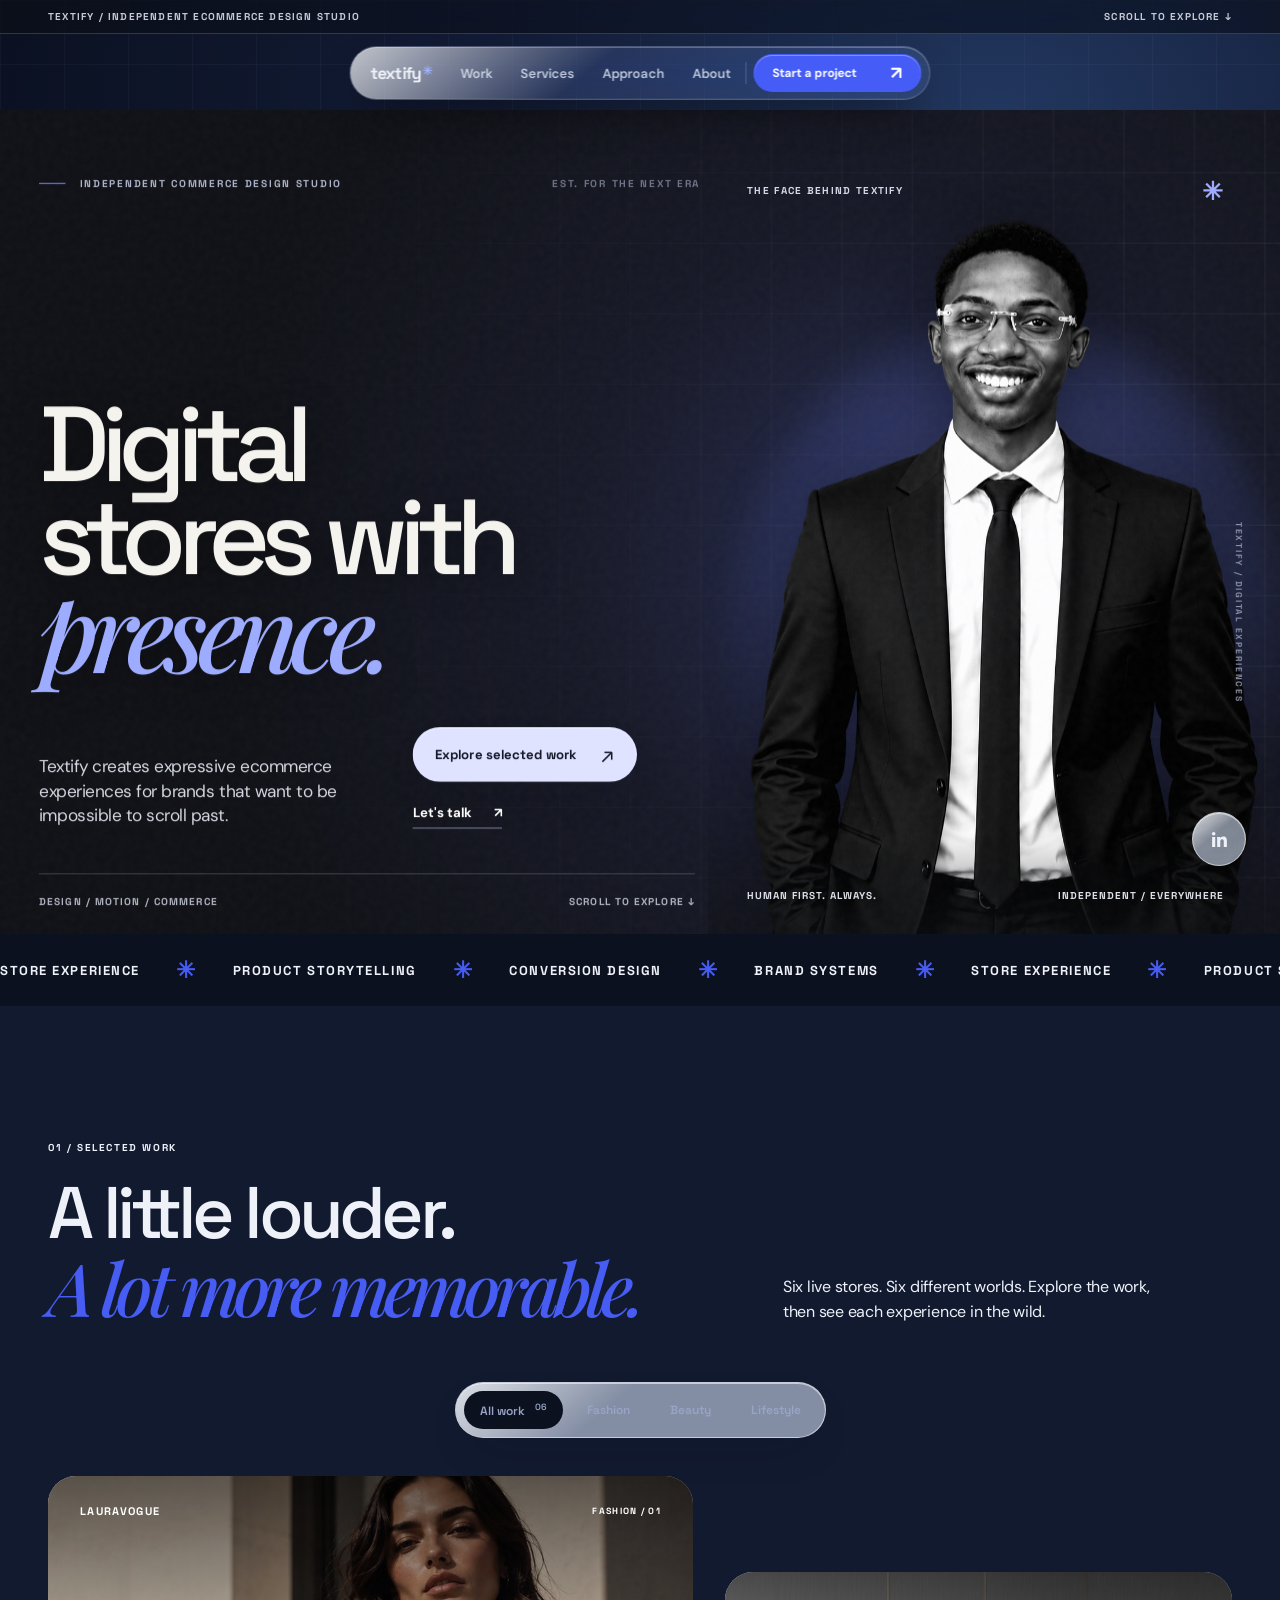
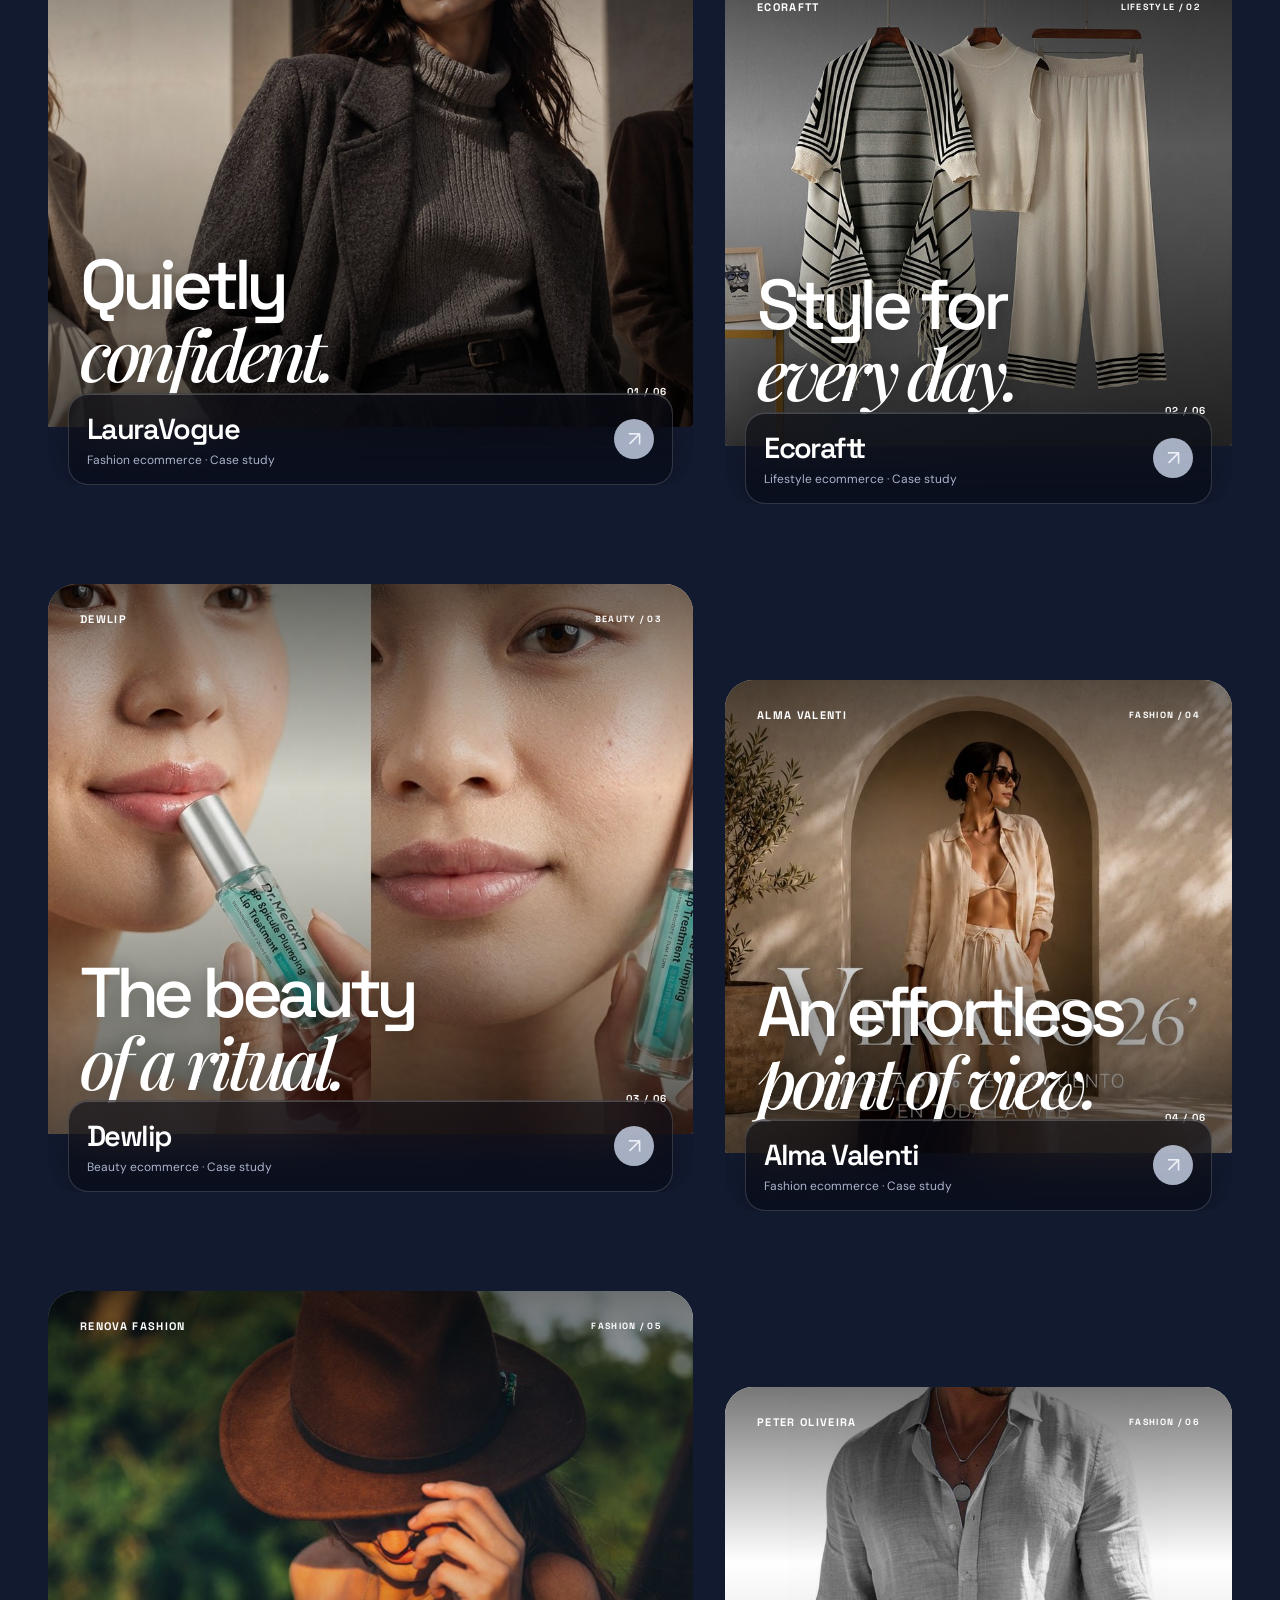
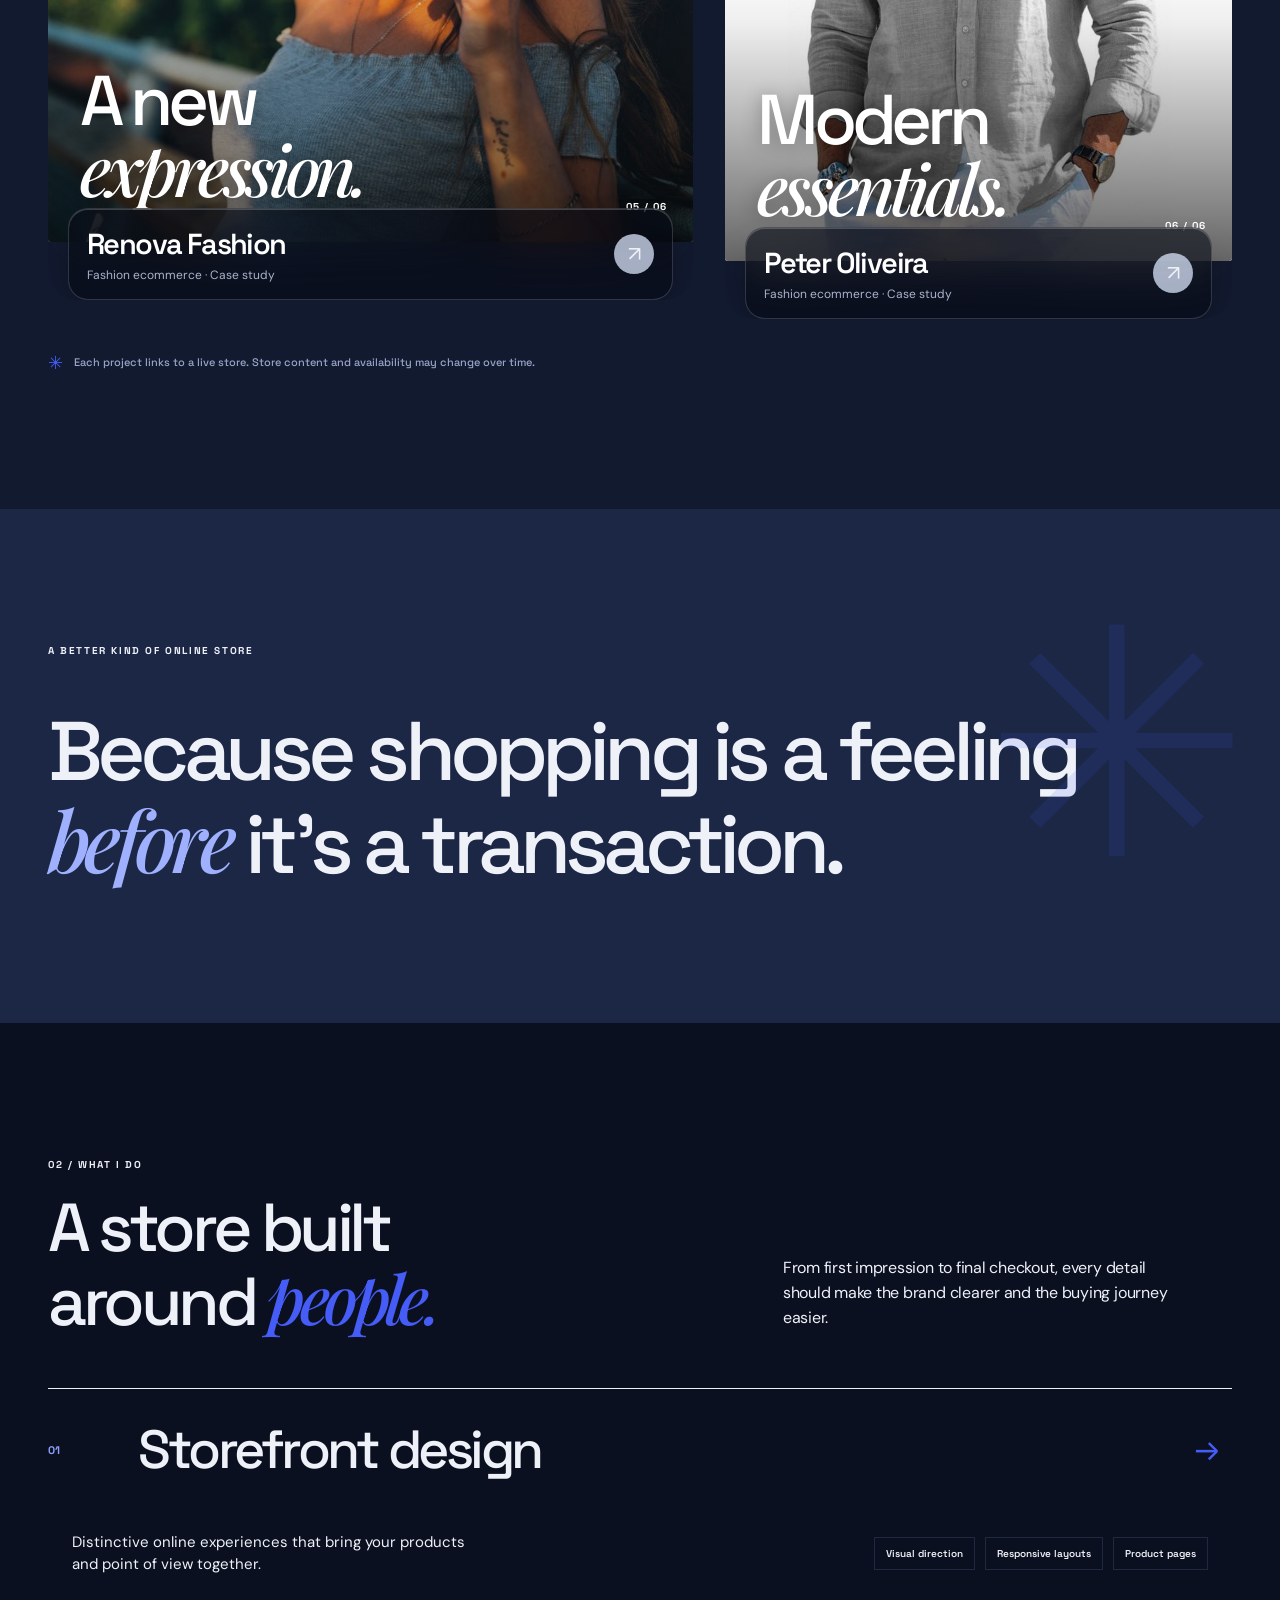
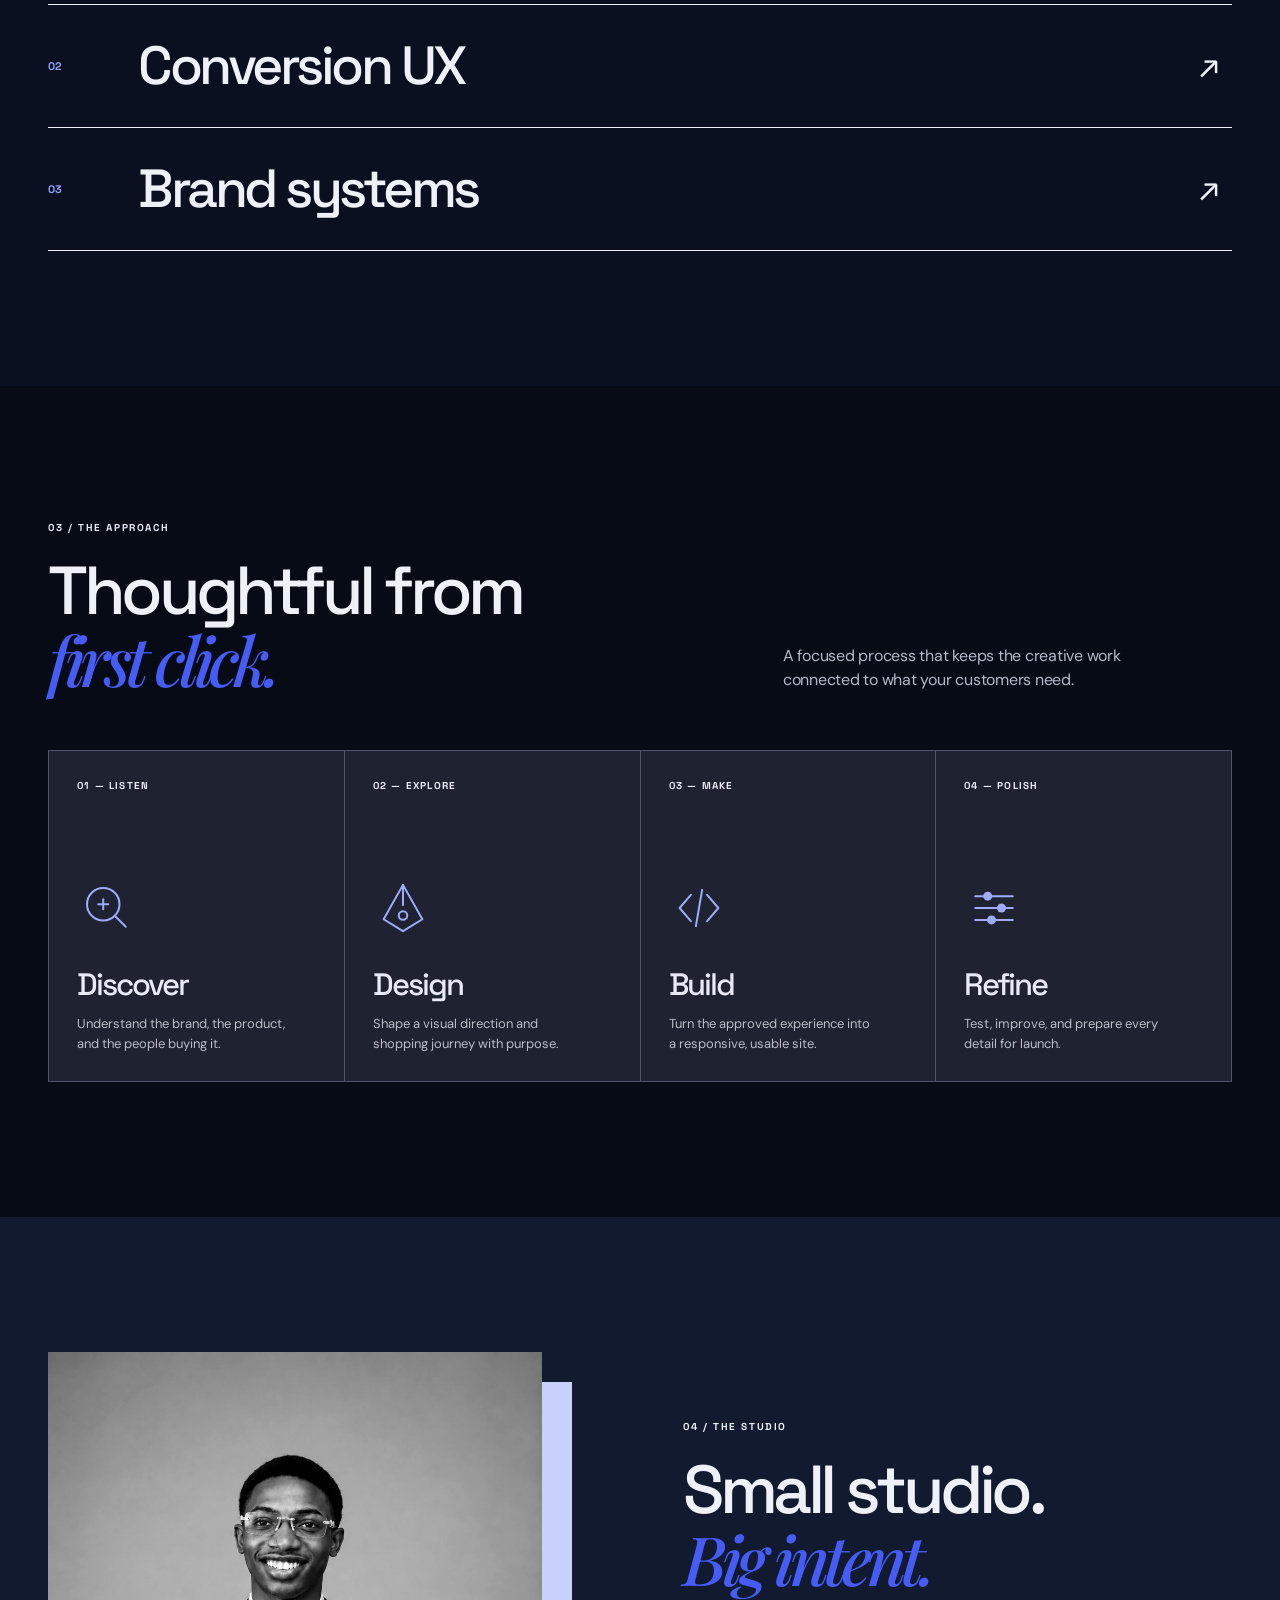
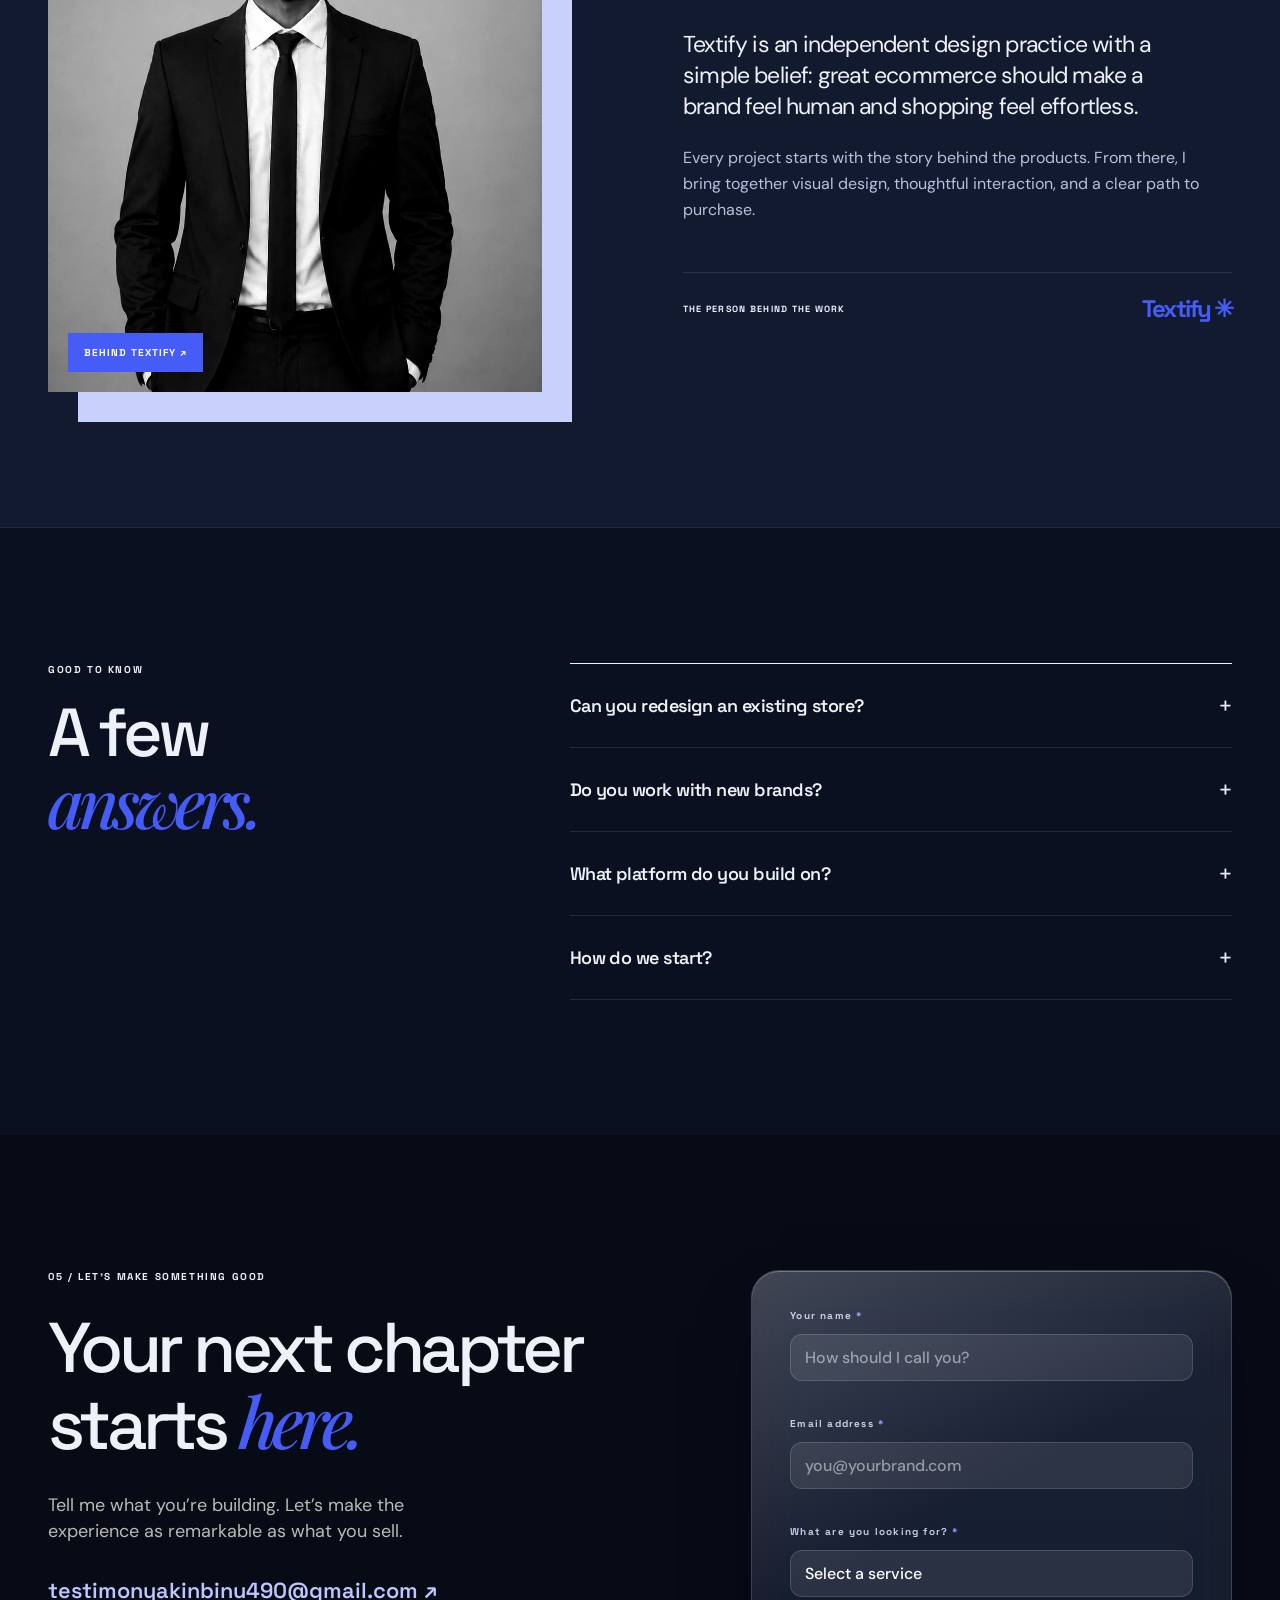
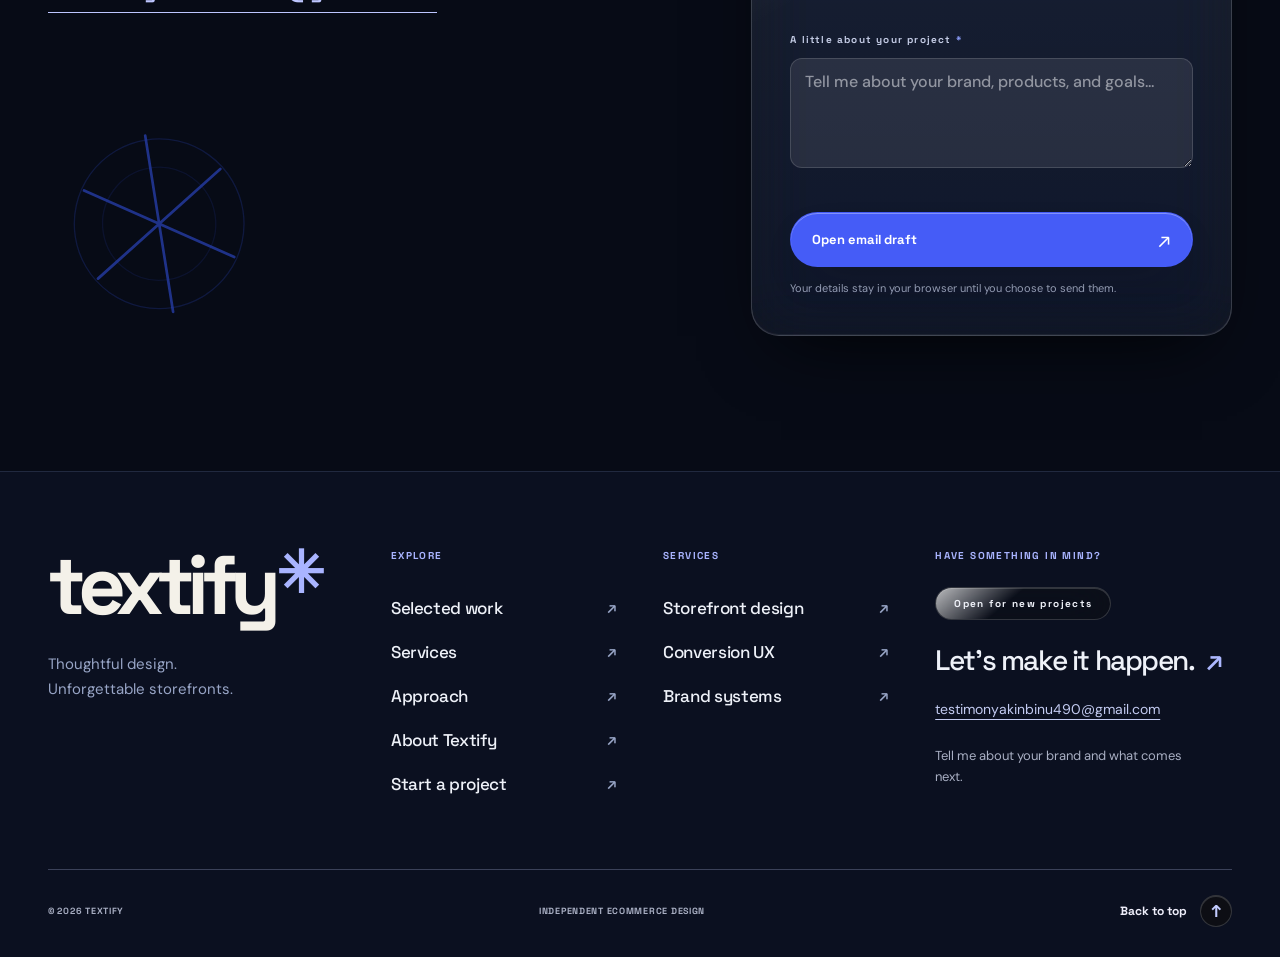
==== commit ca689628: "Liquid Glass layer: navy canvas, floating pill nav, storytelling scroll - liquid.css: self-contained" ====
--- a/index.html
+++ b/index.html
@@ -20,6 +20,7 @@
   <link href="https://fonts.googleapis.com/css2?family=DM+Sans:wght@400;500;600;700&family=Space+Grotesk:wght@400;500;600;700&family=Playfair+Display:ital,wght@1,500;1,600&display=swap" rel="stylesheet">
   <link rel="stylesheet" href="./styles.css">
   <link rel="stylesheet" href="./v2.css">
+  <link rel="stylesheet" href="./liquid.css">
   <script src="./app.js" defer></script>
 </head>
 <body>
@@ -34,6 +35,7 @@
       <a class="header-cta" href="#contact">Start a project <span aria-hidden="true">↗</span></a>
       <button class="menu-toggle" type="button" aria-label="Open menu" aria-expanded="false" aria-controls="mobile-menu"><span></span><span></span></button>
     </div>
+  <a class="social-fab" href="https://www.linkedin.com/in/testimony-akinbinu-3198b1413/" target="_blank" rel="noopener noreferrer" aria-label="Textify on LinkedIn (opens in a new tab)"><svg viewBox="0 0 24 24" aria-hidden="true" focusable="false"><path fill="currentColor" d="M20.45 20.45h-3.56v-5.57c0-1.33-.02-3.04-1.85-3.04-1.85 0-2.14 1.45-2.14 2.94v5.67H9.34V9h3.42v1.56h.05c.48-.9 1.64-1.85 3.37-1.85 3.6 0 4.27 2.37 4.27 5.46v6.28zM5.34 7.43a2.06 2.06 0 1 1 0-4.13 2.06 2.06 0 0 1 0 4.13zM7.12 20.45H3.55V9h3.57v11.45z"/></svg></a>
   </header>
   <nav class="mobile-menu" id="mobile-menu" aria-label="Mobile navigation" hidden>
     <a href="#work">Work</a><a href="#services">Services</a><a href="#approach">Approach</a><a href="#about">About</a>
@@ -64,7 +66,7 @@
 
     <div class="ticker" aria-hidden="true"><div class="ticker-track"><span>STORE EXPERIENCE</span><b>✳</b><span>PRODUCT STORYTELLING</span><b>✳</b><span>CONVERSION DESIGN</span><b>✳</b><span>BRAND SYSTEMS</span><b>✳</b><span>STORE EXPERIENCE</span><b>✳</b><span>PRODUCT STORYTELLING</span><b>✳</b><span>CONVERSION DESIGN</span><b>✳</b><span>BRAND SYSTEMS</span><b>✳</b></div></div>
 
-    <section class="work-section section-pad" id="work" aria-labelledby="work-title">
+    <section class="story work-section section-pad" id="work" aria-labelledby="work-title">
       <div class="wrap">
         <div class="section-heading work-heading"><div><p class="eyebrow">01 / SELECTED WORK</p><h2 id="work-title">A little louder.<br><em>A lot more memorable.</em></h2></div><p>Six live stores. Six different worlds. Explore the work, then see each experience in the wild.</p></div>
         <div class="filter-bar" role="group" aria-label="Filter projects"><button class="filter active" type="button" data-filter="all" aria-pressed="true">All work <sup>06</sup></button><button class="filter" type="button" data-filter="fashion" aria-pressed="false">Fashion</button><button class="filter" type="button" data-filter="beauty" aria-pressed="false">Beauty</button><button class="filter" type="button" data-filter="lifestyle" aria-pressed="false">Lifestyle</button></div>
@@ -80,21 +82,21 @@
       </div>
     </section>
 
-    <section class="statement section-pad"><div class="wrap statement-inner"><p class="eyebrow">A BETTER KIND OF ONLINE STORE</p><p>Because shopping is a feeling <em>before</em> it’s a transaction.</p><span class="statement-flower" aria-hidden="true">✳</span></div></section>
+    <section class="story statement section-pad"><div class="wrap statement-inner"><p class="eyebrow">A BETTER KIND OF ONLINE STORE</p><p>Because shopping is a feeling <em>before</em> it’s a transaction.</p><span class="statement-flower" aria-hidden="true">✳</span></div></section>
 
-    <section class="services-section section-pad" id="services" aria-labelledby="services-title"><div class="wrap"><div class="section-heading"><div><p class="eyebrow">02 / WHAT I DO</p><h2 id="services-title">A store built<br>around <em>people.</em></h2></div><p>From first impression to final checkout, every detail should make the brand clearer and the buying journey easier.</p></div><div class="service-list">
+    <section class="story services-section section-pad" id="services" aria-labelledby="services-title"><div class="wrap"><div class="section-heading"><div><p class="eyebrow">02 / WHAT I DO</p><h2 id="services-title">A store built<br>around <em>people.</em></h2></div><p>From first impression to final checkout, every detail should make the brand clearer and the buying journey easier.</p></div><div class="service-list">
       <details class="service-row" open><summary><span class="service-num">01</span><span class="service-name">Storefront design</span><span class="service-icon">↗</span></summary><div class="service-content"><p>Distinctive online experiences that bring your products and point of view together.</p><span>Visual direction</span><span>Responsive layouts</span><span>Product pages</span></div></details>
       <details class="service-row"><summary><span class="service-num">02</span><span class="service-name">Conversion UX</span><span class="service-icon">↗</span></summary><div class="service-content"><p>Clear paths from discovery to purchase, designed for real shoppers and real devices.</p><span>Navigation</span><span>Cart & checkout flows</span><span>Usability</span></div></details>
       <details class="service-row"><summary><span class="service-num">03</span><span class="service-name">Brand systems</span><span class="service-icon">↗</span></summary><div class="service-content"><p>Type, color, content, and components that give your store one unmistakable voice.</p><span>Art direction</span><span>Design systems</span><span>Campaign pages</span></div></details>
     </div></div></section>
 
-    <section class="approach-section section-pad" id="approach" aria-labelledby="approach-title"><div class="wrap"><div class="section-heading approach-heading"><div><p class="eyebrow">03 / THE APPROACH</p><h2 id="approach-title">Thoughtful from<br><em>first click.</em></h2></div><p>A focused process that keeps the creative work connected to what your customers need.</p></div><div class="process-grid"><div class="process-card"><span>01 — LISTEN</span><div class="process-symbol"><svg viewBox="0 0 48 48" fill="none" stroke="currentColor" stroke-width="1.6" stroke-linecap="round" stroke-linejoin="round" aria-hidden="true" focusable="false"><circle cx="21" cy="21" r="13"/><path d="m30.8 30.8 8.2 8.2"/><path d="M17 21h8M21 17v8"/></svg></div><h3>Discover</h3><p>Understand the brand, the product, and the people buying it.</p></div><div class="process-card"><span>02 — EXPLORE</span><div class="process-symbol"><svg viewBox="0 0 48 48" fill="none" stroke="currentColor" stroke-width="1.6" stroke-linecap="round" stroke-linejoin="round" aria-hidden="true" focusable="false"><path d="M24 5.5 39.5 33 24 42.5 8.5 33Z"/><path d="M24 5.5v16"/><circle cx="24" cy="30" r="3.4"/></svg></div><h3>Design</h3><p>Shape a visual direction and shopping journey with purpose.</p></div><div class="process-card"><span>03 — MAKE</span><div class="process-symbol"><svg viewBox="0 0 48 48" fill="none" stroke="currentColor" stroke-width="1.6" stroke-linecap="round" stroke-linejoin="round" aria-hidden="true" focusable="false"><path d="m17.5 13.5-9 10.5 9 10.5"/><path d="m30.5 13.5 9 10.5-9 10.5"/><path d="M26.5 9.5 21.5 38.5"/></svg></div><h3>Build</h3><p>Turn the approved experience into a responsive, usable site.</p></div><div class="process-card"><span>04 — POLISH</span><div class="process-symbol"><svg viewBox="0 0 48 48" fill="none" stroke="currentColor" stroke-width="1.6" stroke-linecap="round" aria-hidden="true" focusable="false"><path d="M9 14.5h30M9 24h30M9 33.5h30"/><circle cx="19" cy="14.5" r="3.6" fill="currentColor" stroke="none"/><circle cx="30" cy="24" r="3.6" fill="currentColor" stroke="none"/><circle cx="22" cy="33.5" r="3.6" fill="currentColor" stroke="none"/></svg></div><h3>Refine</h3><p>Test, improve, and prepare every detail for launch.</p></div></div></div></section>
+    <section class="story approach-section section-pad" id="approach" aria-labelledby="approach-title"><div class="wrap"><div class="section-heading approach-heading"><div><p class="eyebrow">03 / THE APPROACH</p><h2 id="approach-title">Thoughtful from<br><em>first click.</em></h2></div><p>A focused process that keeps the creative work connected to what your customers need.</p></div><div class="process-grid"><div class="process-card"><span>01 — LISTEN</span><div class="process-symbol"><svg viewBox="0 0 48 48" fill="none" stroke="currentColor" stroke-width="1.6" stroke-linecap="round" stroke-linejoin="round" aria-hidden="true" focusable="false"><circle cx="21" cy="21" r="13"/><path d="m30.8 30.8 8.2 8.2"/><path d="M17 21h8M21 17v8"/></svg></div><h3>Discover</h3><p>Understand the brand, the product, and the people buying it.</p></div><div class="process-card"><span>02 — EXPLORE</span><div class="process-symbol"><svg viewBox="0 0 48 48" fill="none" stroke="currentColor" stroke-width="1.6" stroke-linecap="round" stroke-linejoin="round" aria-hidden="true" focusable="false"><path d="M24 5.5 39.5 33 24 42.5 8.5 33Z"/><path d="M24 5.5v16"/><circle cx="24" cy="30" r="3.4"/></svg></div><h3>Design</h3><p>Shape a visual direction and shopping journey with purpose.</p></div><div class="process-card"><span>03 — MAKE</span><div class="process-symbol"><svg viewBox="0 0 48 48" fill="none" stroke="currentColor" stroke-width="1.6" stroke-linecap="round" stroke-linejoin="round" aria-hidden="true" focusable="false"><path d="m17.5 13.5-9 10.5 9 10.5"/><path d="m30.5 13.5 9 10.5-9 10.5"/><path d="M26.5 9.5 21.5 38.5"/></svg></div><h3>Build</h3><p>Turn the approved experience into a responsive, usable site.</p></div><div class="process-card"><span>04 — POLISH</span><div class="process-symbol"><svg viewBox="0 0 48 48" fill="none" stroke="currentColor" stroke-width="1.6" stroke-linecap="round" aria-hidden="true" focusable="false"><path d="M9 14.5h30M9 24h30M9 33.5h30"/><circle cx="19" cy="14.5" r="3.6" fill="currentColor" stroke="none"/><circle cx="30" cy="24" r="3.6" fill="currentColor" stroke="none"/><circle cx="22" cy="33.5" r="3.6" fill="currentColor" stroke="none"/></svg></div><h3>Refine</h3><p>Test, improve, and prepare every detail for launch.</p></div></div></div></section>
 
-    <section class="about-section section-pad" id="about" aria-labelledby="about-title"><div class="wrap about-grid"><div class="about-image"><img src="./assets/founder-portrait.png" alt="Portrait of the founder behind Textify" loading="lazy"><div class="about-image-tag">BEHIND TEXTIFY ↗</div></div><div class="about-copy"><p class="eyebrow">04 / THE STUDIO</p><h2 id="about-title">Small studio.<br><em>Big intent.</em></h2><p class="about-lead">Textify is an independent design practice with a simple belief: great ecommerce should make a brand feel human and shopping feel effortless.</p><p>Every project starts with the story behind the products. From there, I bring together visual design, thoughtful interaction, and a clear path to purchase.</p><div class="about-signoff"><span>THE PERSON BEHIND THE WORK</span><b>Textify ✳</b></div></div></div></section>
+    <section class="story about-section section-pad" id="about" aria-labelledby="about-title"><div class="wrap about-grid"><div class="about-image"><img src="./assets/founder-portrait.png" alt="Portrait of the founder behind Textify" loading="lazy"><div class="about-image-tag">BEHIND TEXTIFY ↗</div></div><div class="about-copy"><p class="eyebrow">04 / THE STUDIO</p><h2 id="about-title">Small studio.<br><em>Big intent.</em></h2><p class="about-lead">Textify is an independent design practice with a simple belief: great ecommerce should make a brand feel human and shopping feel effortless.</p><p>Every project starts with the story behind the products. From there, I bring together visual design, thoughtful interaction, and a clear path to purchase.</p><div class="about-signoff"><span>THE PERSON BEHIND THE WORK</span><b>Textify ✳</b></div></div></div></section>
 
-    <section class="faq-section section-pad" aria-labelledby="faq-title"><div class="wrap faq-grid"><div><p class="eyebrow">GOOD TO KNOW</p><h2 id="faq-title">A few<br><em>answers.</em></h2></div><div class="faq-list"><details><summary>Can you redesign an existing store?<span>+</span></summary><p>Yes. We can start with a focused audit, then refine the structure, visual identity, and key shopping flows.</p></details><details><summary>Do you work with new brands?<span>+</span></summary><p>Absolutely. Textify can help shape a brand’s first online store, from the visual direction through launch-ready design.</p></details><details><summary>What platform do you build on?<span>+</span></summary><p>The right platform depends on your catalog, content, and operations. We’ll choose the setup that fits your business during discovery.</p></details><details><summary>How do we start?<span>+</span></summary><p>Send a short note about your brand, what you sell, and what you want to improve. I’ll take it from there.</p></details></div></div></section>
+    <section class="story faq-section section-pad" aria-labelledby="faq-title"><div class="wrap faq-grid"><div><p class="eyebrow">GOOD TO KNOW</p><h2 id="faq-title">A few<br><em>answers.</em></h2></div><div class="faq-list"><details><summary>Can you redesign an existing store?<span>+</span></summary><p>Yes. We can start with a focused audit, then refine the structure, visual identity, and key shopping flows.</p></details><details><summary>Do you work with new brands?<span>+</span></summary><p>Absolutely. Textify can help shape a brand’s first online store, from the visual direction through launch-ready design.</p></details><details><summary>What platform do you build on?<span>+</span></summary><p>The right platform depends on your catalog, content, and operations. We’ll choose the setup that fits your business during discovery.</p></details><details><summary>How do we start?<span>+</span></summary><p>Send a short note about your brand, what you sell, and what you want to improve. I’ll take it from there.</p></details></div></div></section>
 
-    <section class="contact-section section-pad" id="contact" aria-labelledby="contact-title"><div class="wrap contact-grid"><div class="contact-copy"><p class="eyebrow">05 / LET'S MAKE SOMETHING GOOD</p><h2 id="contact-title">Your next chapter<br>starts <em>here.</em></h2><p>Tell me what you’re building. Let’s make the experience as remarkable as what you sell.</p><a class="contact-email-link" href="mailto:testimonyakinbinu490@gmail.com">testimonyakinbinu490@gmail.com ↗</a><div class="contact-decoration" aria-hidden="true"><svg viewBox="0 0 200 200" fill="none" stroke="currentColor" stroke-linecap="round" focusable="false"><circle cx="100" cy="100" r="78" stroke-width="1.25" opacity=".3"/><circle cx="100" cy="100" r="52" stroke-width="1.25" opacity=".18"/><path d="M100 18v164M36.6 59l126.8 82M36.6 141l126.8-82" stroke-width="2.5" opacity=".85"/></svg></div></div><form id="contact-form" class="contact-form"><label for="contact-name">Your name <span>*</span></label><input id="contact-name" name="name" type="text" autocomplete="name" placeholder="How should I call you?" required><label for="contact-email">Email address <span>*</span></label><input id="contact-email" name="email" type="email" autocomplete="email" placeholder="you@yourbrand.com" required><label for="contact-type">What are you looking for? <span>*</span></label><select id="contact-type" name="type" required><option value="" disabled selected>Select a service</option><option>New ecommerce storefront</option><option>Store redesign</option><option>Brand & design system</option><option>Something else</option></select><label for="contact-message">A little about your project <span>*</span></label><textarea id="contact-message" name="message" rows="4" placeholder="Tell me about your brand, products, and goals..." required></textarea><button class="button button-blue" type="submit"><span id="submit-label">Open email draft</span><span>↗</span></button><p class="form-note" id="form-status" role="status">Your details stay in your browser until you choose to send them.</p></form></div></section>
+    <section class="story contact-section section-pad" id="contact" aria-labelledby="contact-title"><div class="wrap contact-grid"><div class="contact-copy"><p class="eyebrow">05 / LET'S MAKE SOMETHING GOOD</p><h2 id="contact-title">Your next chapter<br>starts <em>here.</em></h2><p>Tell me what you’re building. Let’s make the experience as remarkable as what you sell.</p><a class="contact-email-link" href="mailto:testimonyakinbinu490@gmail.com">testimonyakinbinu490@gmail.com ↗</a><div class="contact-decoration" aria-hidden="true"><svg viewBox="0 0 200 200" fill="none" stroke="currentColor" stroke-linecap="round" focusable="false"><circle cx="100" cy="100" r="78" stroke-width="1.25" opacity=".3"/><circle cx="100" cy="100" r="52" stroke-width="1.25" opacity=".18"/><path d="M100 18v164M36.6 59l126.8 82M36.6 141l126.8-82" stroke-width="2.5" opacity=".85"/></svg></div></div><form id="contact-form" class="contact-form"><label for="contact-name">Your name <span>*</span></label><input id="contact-name" name="name" type="text" autocomplete="name" placeholder="How should I call you?" required><label for="contact-email">Email address <span>*</span></label><input id="contact-email" name="email" type="email" autocomplete="email" placeholder="you@yourbrand.com" required><label for="contact-type">What are you looking for? <span>*</span></label><select id="contact-type" name="type" required><option value="" disabled selected>Select a service</option><option>New ecommerce storefront</option><option>Store redesign</option><option>Brand & design system</option><option>Something else</option></select><label for="contact-message">A little about your project <span>*</span></label><textarea id="contact-message" name="message" rows="4" placeholder="Tell me about your brand, products, and goals..." required></textarea><button class="button button-blue" type="submit"><span id="submit-label">Open email draft</span><span>↗</span></button><p class="form-note" id="form-status" role="status">Your details stay in your browser until you choose to send them.</p></form></div></section>
   </main>
 
   <footer class="footer footer-menu" id="footer">
@@ -133,6 +135,5 @@
       <div class="footer-bottom"><span>© <span id="year"></span> TEXTIFY</span><span>INDEPENDENT ECOMMERCE DESIGN</span><a class="footer-back" href="#top">Back to top <span aria-hidden="true">↑</span></a></div>
     </div>
   </footer>
-
 </body>
 </html>
--- a/liquid.css
+++ b/liquid.css
@@ -0,0 +1,655 @@
+/* ============================================================
+   Liquid Glass layer — additive, loaded last
+   ------------------------------------------------------------
+   Everything here is an override on top of styles.css + v2.css.
+   To revert the whole aesthetic, delete the single
+   <link rel="stylesheet" href="liquid.css"> line. Nothing else
+   needs to change.
+
+   NOTE ON DIRECTION: this supersedes the "Architectural Planar
+   Depth" rule in DESIGN.md (no blurs, no shadows, 0px radius).
+   It is kept as its own file precisely because it contradicts that
+   document — see the note at the bottom.
+
+   IMPORTANT — the backdrop-root trap
+   MDN is explicit: an ancestor with opacity < 1, a filter, a mask
+   or will-change on any of those becomes a "backdrop root", and a
+   child's backdrop-filter then only blurs what is between them. The
+   old scroll-reveal animated opacity from 0, which meant every glass
+   surface inside a revealing card silently stopped blurring.
+   So the reveal below swaps opacity for blur: at rest the filter
+   resolves to none, the backdrop root disappears, and the glass
+   actually blurs.
+   ============================================================ */
+
+:root{
+  --glass-tint: 246 243 235;          /* warm paper, matches the brand */
+  --glass-bg: rgb(var(--glass-tint) / .58);
+  --glass-bg-strong: rgb(var(--glass-tint) / .76);
+  --glass-blur: 20px;
+  --glass-sat: 190%;
+  --glass-edge: rgb(255 255 255 / .55);
+  --glass-edge-soft: rgb(16 17 20 / .10);
+  --glass-shadow: 0 18px 44px -20px rgb(16 17 20 / .38);
+  --glass-shadow-lg: 0 34px 80px -28px rgb(16 17 20 / .42);
+  --glass-spec: linear-gradient(140deg, rgb(255 255 255 / .72), rgb(255 255 255 / 0) 42%);
+  --glass-r: 20px;
+  --glass-r-lg: 28px;
+  --story-shift: 56px;                /* narrative travel distance */
+  /* Dark variant. The announcement bar, contact form and footer chips all sit
+     on near-black sections, so they need dark glass — pale glass behind their
+     light label text was unreadable. */
+  --glass-dark-bg: rgb(14 15 19 / .62);
+  --glass-dark-strong: rgb(14 15 19 / .82);
+  --glass-dark-edge: rgb(255 255 255 / .16);
+  --glass-dark-shadow: 0 18px 44px -18px rgb(0 0 0 / .6);
+}
+
+/* ============================================================
+   Floating glass pill navigation
+   ------------------------------------------------------------
+   The bar is lifted out of flow and centred as a single glass
+   pill that floats over the page, with the announcement strip
+   sticky above it. The wrapper stays sticky (it is the containing
+   block for the absolute pill) but contributes only the 34px
+   strip height, so the pill overlays content rather than pushing it.
+   ============================================================ */
+.site-top{
+  position: sticky;
+  top: 0;
+  z-index: 100;
+}
+.site-top .site-header{
+  position: absolute;
+  top: calc(100% + 12px);
+  left: 50%;
+  transform: translateX(-50%);
+  width: fit-content;
+  max-width: calc(100vw - 20px);
+  height: auto;
+  min-height: 54px;
+  padding: 7px 8px 7px 20px;
+  display: flex;
+  align-items: center;
+  gap: 2px;
+  border-radius: 999px;
+  background: rgba(255,255,255,.09);
+  -webkit-backdrop-filter: blur(26px) saturate(180%);
+  backdrop-filter: blur(26px) saturate(180%);
+  border: 1px solid rgba(255,255,255,.17);
+  box-shadow:
+    inset 0 1px 0 rgba(255,255,255,.26),
+    inset 0 -1px 0 rgba(255,255,255,.05),
+    0 20px 44px -18px rgba(0,0,0,.78);
+}
+.site-header.scrolled{
+  background: rgba(255,255,255,.13);
+  box-shadow:
+    inset 0 1px 0 rgba(255,255,255,.3),
+    0 24px 52px -18px rgba(0,0,0,.85);
+}
+.site-header .wordmark{font-size:1.05rem;letter-spacing:-.05em;white-space:nowrap}
+.site-header .wordmark span{color:#9fb0ff}
+.site-header .desktop-nav{margin-left:14px;gap:4px}
+.site-header .desktop-nav a{
+  padding: 8px 12px;
+  border-radius: 999px;
+  font-size: .82rem;
+  color: rgba(228,234,248,.8);
+  transition: background .25s, color .25s;
+}
+.site-header .desktop-nav a:hover,
+.site-header .desktop-nav a.is-active{background:rgba(255,255,255,.12);color:#fff}
+.site-header .desktop-nav a::after{display:none}
+
+/* Divider, then the pill CTA — matches the reference bar */
+.site-header .header-cta{
+  margin-left: 8px;
+  padding: 10px 18px;
+  position: relative;
+  border-radius: 999px;
+}
+.site-header .header-cta::before{
+  content: "";
+  position: absolute;
+  left: -9px;
+  top: 50%;
+  translate: 0 -50%;
+  width: 1px;
+  height: 22px;
+  background: rgba(255,255,255,.2);
+}
+.site-header .menu-toggle{margin-left:8px;background:rgba(255,255,255,.1);border-radius:999px;width:40px;height:40px}
+.site-header .menu-toggle span{background:#fff}
+
+/* Clear the floating pill */
+main{padding-top:76px}
+.hero-v2{min-height:min(880px,calc(100svh - 76px));padding-top:26px}
+main section[id],section[id]{scroll-margin-top:118px}
+
+@media(max-width:900px){
+  .site-top .site-header{padding:6px 8px 6px 16px;min-height:48px}
+  .site-header .desktop-nav{display:none}
+  main{padding-top:64px}
+  .hero-v2{min-height:0}
+}
+   /* ============================================================
+   Dark navy theme
+   ------------------------------------------------------------
+   The base canvas moves from warm paper to deep navy so that the
+   glass has something cool to sit on. That also fixes a real bug:
+   62%-black glass over cream paper composited to a muddy brown
+   in the announcement bar and contact panel. Over navy the same
+   translucency reads as glass.
+
+   --ink flips from near-black to near-white so every
+   `color:var(--ink)` site becomes light text in one move. The six
+   places that used --ink as a *background* are re-pinned to
+   --ink-surface so they stay dark.
+   ============================================================ */
+:root{
+  --paper:#0b1020;
+  --ink:#eef1f8;
+  --muted:#98a5c6;
+  --line:rgba(150,175,225,.16);
+  --ink-surface:#0c1120;          /* where --ink was a background */
+  --navy-0:#070b16;
+  --navy-1:#0b1020;
+  --navy-2:#121a30;
+  --navy-3:#1b2745;
+  --glass-tint: 214 226 248;
+}
+
+body{
+  background-color: var(--navy-1);
+  background-image:
+    linear-gradient(rgba(140,168,220,.05) 1px, transparent 1px),
+    linear-gradient(90deg, rgba(140,168,220,.05) 1px, transparent 1px),
+    radial-gradient(1200px 760px at 78% 12%, #22375f 0%, #131c36 42%, #080d1a 100%);
+  background-size: 64px 64px, 64px 64px, 100% 100%;
+  background-attachment: fixed;
+  color: var(--ink);
+}
+
+/* --ink as a background must stay dark */
+.button-dark,
+.ticker,
+.filter.active,
+.skip-link,
+.line,
+.cs-discuss{background: var(--ink-surface)}
+.button-dark,.ticker,.filter.active,.skip-link,.cs-discuss{color:#fff}
+.filter.active{border-color: var(--ink-surface)}
+.skip-link{color:#fff}
+
+/* Sections */
+.work-section{background: var(--navy-2)}
+.services-section{background: var(--navy-1)}
+.faq-section{background: var(--navy-1)}
+.about-section{background: var(--navy-2)}
+.statement{background: var(--navy-3); color: #fff}
+.approach-section{background: var(--navy-0)}
+.contact-section{background: var(--navy-0)}
+.footer-menu{background: var(--navy-1); border-top-color: var(--line)}
+.footer-brand p{color: var(--muted)}
+
+/* Header and announcement read pure black, per the reference */
+.announcement{
+  background: #000;
+  color: #c7c9d4;
+  border-bottom-color: rgba(255,255,255,.1);
+}
+.site-header{
+  background: rgba(4,6,14,.72);
+  border-bottom-color: var(--line);
+}
+.site-header.scrolled{background: rgba(4,6,14,.86)}
+
+/* Type that was hard-coded light-on-cream now needs re-pinning for navy */
+.section-heading h2,
+.section-heading>p,
+.about-copy h2,
+.about-copy>p,
+.faq-grid h2,
+.faq-list details p,
+.contact-copy h2,
+.contact-copy>p,
+.project-card p,
+.project-meta strong,
+.service-name,
+.statement p,
+.ticker-track,
+.cs-headline,
+.cs-lede>p,
+.cs-prose p,
+.cs-scope-list li,
+.cs-spec-word,
+.cs-next-link,
+.footer-label,
+.footer-nav-links a,
+.footer-email,
+.footer-connect>p,
+.footer-bottom{color: var(--ink)}
+
+.cs-meta dt,
+.cs-scope .cs-label,
+.footer-label,
+.filter-bar .filter,
+.work-note,
+.footer-nav-links a span{color: var(--muted)}
+
+/* Body copy on navy needs to be lighter than the cream-theme muted tone */
+.about-copy>p:not(.eyebrow),
+.faq-list details p,
+.project-card p{color:#b6c1de}
+
+.cs-scope-list,
+.cs-meta>div,
+.cs-meta,
+.footer-nav-links a,
+.cs-tile figcaption{color: var(--ink)}
+.cs-scope-list li,
+.cs-meta>div{border-bottom-color: var(--line)}
+.cs-scope-list{border-top-color: var(--line)}
+.cs-tile{border-color: var(--line)}
+.cs-hero{border-color: var(--line)}
+.cs-quote{border-left: 0}
+
+/* ============================================================
+   Core glass primitive ----------
+   Deliberately NOT a blanket selector. Anything whose background
+   carries brand meaning (.header-cta, .button-dark, .button-blue,
+   .cs-discuss) is deliberately excluded — forcing pale glass behind
+   white label text made them invisible. Glass goes only on surfaces
+   that float over imagery or content. */
+.glass,
+.site-header,
+.mobile-menu,
+.announcement,
+.filter-bar,
+.project-meta,
+.contact-form,
+.footer-status,
+.social-fab{
+  background: var(--glass-bg);
+  -webkit-backdrop-filter: blur(var(--glass-blur)) saturate(var(--glass-sat));
+  backdrop-filter: blur(var(--glass-blur)) saturate(var(--glass-sat));
+  border: 1px solid var(--glass-edge);
+  box-shadow: inset 0 1px 0 var(--glass-edge), var(--glass-shadow);
+}
+
+/* Brand-coloured controls keep their colour and only gain the glass
+   highlight + lift, so they stay legible and on-brand. */
+.header-cta,
+.button-dark,
+.button-blue,
+.cs-discuss{
+  border-radius: 999px;
+  transition: transform .3s cubic-bezier(.2, .7, .1, 1), box-shadow .3s ease, background .25s, border-color .25s;
+  box-shadow: inset 0 1px 0 rgb(255 255 255 / .32), var(--glass-shadow);
+}
+.header-cta:hover,
+.button-dark:hover,
+.button-blue:hover,
+.cs-discuss:hover{
+  transform: translateY(-2px);
+  box-shadow: inset 0 1px 0 rgb(255 255 255 / .42), var(--glass-shadow-lg);
+}
+
+/* Specular sheen — the trait that reads as "glass" rather than "blur" */
+.glass,
+.site-header,
+.mobile-menu,
+.filter-bar,
+.project-meta,
+.footer-status,
+.social-fab{
+  position: relative;
+  isolation: isolate;
+}
+.glass::before,
+.site-header::before,
+.filter-bar::before,
+.footer-status::before,
+.social-fab::before{
+  content: "";
+  position: absolute;
+  inset: 0;
+  z-index: -1;
+  border-radius: inherit;
+  background: var(--glass-spec);
+  pointer-events: none;
+}
+
+/* ---------- Dark-surface glass ----------
+   Announcement bar, contact form and footer chips live on dark sections, so
+   they take dark glass and keep their light text. */
+.announcement,
+.contact-form,
+.footer-status,
+.footer-back span{
+  background: var(--glass-dark-bg);
+  border-color: var(--glass-dark-edge);
+  box-shadow: inset 0 1px 0 var(--glass-dark-edge), var(--glass-dark-shadow);
+}
+.footer-back span{background: var(--glass-dark-strong)}
+
+.contact-form input,
+.contact-form select,
+.contact-form textarea{
+  background: rgb(255 255 255 / .07);
+  border-color: var(--glass-dark-edge);
+  color: #fff;
+  border-radius: 12px;
+  padding: 12px 14px;
+  transition: background .25s, border-color .25s, box-shadow .25s;
+}
+.contact-form input::placeholder,
+.contact-form textarea::placeholder{color: rgb(233 235 240 / .55)}
+.contact-form input:focus,
+.contact-form select:focus,
+.contact-form textarea:focus{
+  background: rgb(255 255 255 / .13);
+  border-color: #8ea0ff;
+  box-shadow: 0 0 0 3px rgb(142 160 255 / .22);
+}
+.contact-form select{color: #fff}
+.contact-form select option{background: #101116; color: #fff}
+
+/* ---------- Surfaces ---------- */
+.site-header{
+  border-bottom: 1px solid var(--glass-edge);
+  box-shadow: inset 0 1px 0 var(--glass-edge), var(--glass-shadow);
+  border-radius: 0;
+}
+.site-header.scrolled{box-shadow: inset 0 1px 0 var(--glass-edge), var(--glass-shadow-lg)}
+
+/* Geometry only — the bar is a dark section, so its colour comes from the
+   dark-glass block above. A pale fill here put white text on cream. */
+.announcement{
+  border: 0;
+  border-bottom: 1px solid var(--glass-dark-edge);
+  border-radius: 0;
+  box-shadow: none;
+}
+
+.header-cta{
+  border-color: transparent;
+}
+.site-header.scrolled{box-shadow: inset 0 1px 0 var(--glass-edge), var(--glass-shadow-lg)}
+
+.filter-bar{
+  position: sticky;
+  top: calc(78px + 14px);
+  z-index: 30;
+  display: flex;
+  flex-wrap: wrap;
+  gap: .5rem;
+  width: fit-content;
+  margin: 0 auto clamp(1.5rem, 3vw, 2.75rem);
+  padding: .5rem;
+  border-radius: 999px;
+}
+.filter{
+  border: 0;
+  background: transparent;
+  border-radius: 999px;
+  transition: background .25s, color .25s, transform .25s;
+}
+.filter:hover{transform: translateY(-1px)}
+.filter.is-active{
+  background: rgb(255 255 255 / .72);
+  color: var(--ink);
+  box-shadow: 0 6px 16px -8px rgb(16 17 20 / .4);
+}
+
+/* Project cards: dark glass caption floating over the artwork.
+   It sits on photography, so dark glass is correct here — the
+   pale variant left light text on a pale film. */
+.project-meta{
+  border-radius: var(--glass-r);
+  border-top: 0;
+  margin: -34px clamp(.75rem, 1.6vw, 1.25rem) 0;
+  padding: 16px 18px;
+  position: relative;
+  z-index: 3;
+  background: rgba(8,11,22,.62);
+  -webkit-backdrop-filter: blur(24px) saturate(170%);
+  backdrop-filter: blur(24px) saturate(170%);
+  border: 1px solid rgba(255,255,255,.16);
+  box-shadow: inset 0 1px 0 rgba(255,255,255,.2), 0 20px 44px -20px rgba(0,0,0,.8);
+}
+.project-meta strong{color:#fff}
+.project-meta small{color: rgba(206,216,240,.82)}
+.project-open{
+  border-radius: var(--glass-r-lg);
+  overflow: hidden;
+}
+
+/* Accents that were cobalt-on-cream need lifting for the navy canvas */
+.service-num,
+.cs-meta a,
+.cs-next-link:hover{color: #8ea0ff}
+.statement em,
+.cs-headline em{color: #9fb0ff}
+.project-arrow{
+  background: var(--glass-bg-strong);
+  border-color: var(--glass-edge);
+  box-shadow: var(--glass-shadow);
+}
+.project-card:hover .project-arrow{background: var(--blue);border-color: transparent;color: #fff}
+
+/* Services / FAQ open panels */
+.service-row[open] .service-content{
+  border-radius: var(--glass-r);
+  padding: 20px 24px;
+  margin-bottom: 8px;
+}
+
+/* Contact form geometry only — colour and field styling come from the
+   dark-glass block above, since this section is near-black. */
+.contact-form{
+  border-radius: var(--glass-r-lg);
+  padding: clamp(22px, 3vw, 38px);
+}
+
+/* The inquiry panel, done as real glass over the navy canvas:
+   a translucent pane that blurs what is behind it, a lit top edge,
+   and a soft drop so it reads as a lifted sheet. */
+.contact-form{
+  background: linear-gradient(180deg, rgba(226,236,255,.11), rgba(226,236,255,.05));
+  -webkit-backdrop-filter: blur(30px) saturate(180%);
+  backdrop-filter: blur(30px) saturate(180%);
+  border: 1px solid rgba(255,255,255,.16);
+  box-shadow:
+    inset 0 1px 0 rgba(255,255,255,.28),
+    inset 0 -1px 0 rgba(255,255,255,.06),
+    0 30px 70px -30px rgba(0,0,0,.85);
+}
+.contact-form::before{
+  content:"";
+  position:absolute;
+  inset:0;
+  border-radius:inherit;
+  pointer-events:none;
+  background: linear-gradient(150deg, rgba(255,255,255,.16), rgba(255,255,255,0) 38%);
+}
+.contact-form label{color:#c3cbe4}
+.contact-form input,
+.contact-form select,
+.contact-form textarea{
+  background: rgba(255,255,255,.09);
+  border: 1px solid rgba(255,255,255,.14);
+  color:#fff;
+}
+.contact-form input:focus,
+.contact-form select:focus,
+.contact-form textarea:focus{
+  background: rgba(255,255,255,.16);
+  border-color: #8ea0ff;
+}
+.form-note{color: rgba(198,208,232,.72)}
+
+/* Footer chip geometry; colour comes from the dark-glass block above. */
+.footer-status{
+  border-radius: 999px;
+}
+
+.social-fab{
+  position: fixed;
+  right: clamp(18px, 3vw, 34px);
+  bottom: clamp(18px, 3vw, 34px);
+  z-index: 60;
+  display: grid;
+  place-items: center;
+  width: 54px;
+  height: 54px;
+  border-radius: 50%;
+  color: var(--ink);
+  border-color: var(--glass-edge);
+  box-shadow: inset 0 1px 0 var(--glass-edge), var(--glass-shadow-lg);
+  transition: transform .3s cubic-bezier(.2, .7, .1, 1), background .25s;
+}
+.social-fab svg{width: 21px; height: 21px}
+.social-fab:hover{transform: translateY(-4px) scale(1.05);background: rgb(255 255 255 / .74)}
+@media (max-width: 560px){
+  .social-fab{width: 46px; height: 46px}
+}
+
+/* Case-study pages pick up the same treatment */
+.cs-tile,
+.cs-spec{
+  border-radius: var(--glass-r);
+  background: var(--glass-bg);
+  -webkit-backdrop-filter: blur(var(--glass-blur)) saturate(var(--glass-sat));
+  backdrop-filter: blur(var(--glass-blur)) saturate(var(--glass-sat));
+  border-color: var(--glass-edge);
+  box-shadow: inset 0 1px 0 var(--glass-edge), var(--glass-shadow);
+}
+.cs-quote{
+  border-left: 0;
+  padding: 18px 22px;
+  border-radius: var(--glass-r);
+  background: var(--glass-bg);
+  -webkit-backdrop-filter: blur(14px) saturate(var(--glass-sat));
+  backdrop-filter: blur(14px) saturate(var(--glass-sat));
+  border: 1px solid var(--glass-edge);
+  box-shadow: inset 0 1px 0 var(--glass-edge), var(--glass-shadow);
+}
+.cs-discuss{border-radius: 999px}
+.cs-tile--spec{background: var(--glass-bg-strong)}
+
+/* ---------- Scroll reveal: blur, never opacity ----------
+   opacity < 1 would make every ancestor a backdrop root and break
+   the glass inside it. filter resolves to none once visible. */
+.reveal-ready{
+  opacity: 1;
+  transform: translateY(var(--story-shift));
+  filter: blur(10px);
+  transition: opacity .8s ease, transform .9s cubic-bezier(.2, .7, .1, 1), filter .8s ease;
+}
+.reveal-ready.is-visible{transform: none; filter: none}
+
+/* ---------- 3D ---------- */
+.work-section,
+.approach-section,
+.services-section,
+.about-section,
+.faq-section,
+.statement{transform-style: preserve-3d}
+
+.project-open{
+  transition: transform .45s cubic-bezier(.2, .7, .1, 1);
+}
+.project-card{
+  perspective: 1100px;
+  transform-style: preserve-3d;
+}
+.project-card:hover .project-open{
+  transform: translateZ(28px) rotateX(3deg) rotateY(-3deg);
+}
+.project-card:hover .real-art{filter: saturate(1.12) brightness(1.03)}
+
+.process-card{
+  perspective: 900px;
+  transition: transform .45s cubic-bezier(.2, .7, .1, 1), background .3s, box-shadow .3s;
+}
+.process-card:hover{
+  transform: translateZ(26px);
+  box-shadow: var(--glass-shadow-lg);
+  border-color: var(--glass-edge);
+}
+.process-symbol svg{transition: transform .45s cubic-bezier(.2, .7, .1, 1)}
+.process-card:hover .process-symbol svg{transform: translateY(-5px) scale(1.06)}
+
+.about-image{
+  transition: transform .6s cubic-bezier(.2, .7, .1, 1), box-shadow .4s;
+}
+.about-grid{perspective: 1200px}
+.about-image:hover{
+  transform: translateZ(38px) rotateY(-4deg);
+  box-shadow: 34px 34px 0 #c8d1fb, var(--glass-shadow-lg);
+}
+
+/* ---------- Storytelling scroll ----------
+   The arc: sections travel up and settle, with the portrait and the
+   hero leading the narrative. Scroll-driven where supported, with
+   the observer reveal above as the fallback everywhere else. */
+@media (prefers-reduced-motion: no-preference){
+  @supports (animation-timeline: view()){
+    .story{
+      animation: storyRise linear both;
+      animation-timeline: view();
+      animation-range: entry 5% cover 30%;
+    }
+    .hero-copy{animation: storyLead linear both; animation-timeline: view(); animation-range: exit 0% exit 90%}
+    .hero-visual{animation: storyDrift linear both; animation-timeline: view(); animation-range: exit 0% exit 100%}
+    .statement p{animation: storyStatement linear both; animation-timeline: view(); animation-range: entry 20% cover 45%}
+  }
+}
+
+/* Transform only — no opacity, no filter.
+   An opacity fade here dropped text to ~1.4:1 against the page while
+   animating, and a filter would make the section a backdrop root and
+   break the glass inside it for the duration. */
+@keyframes storyRise{
+  from{transform:translateY(70px) scale(.97)}
+  to{transform:none}
+}
+@keyframes storyLead{
+  from{transform:none}
+  to{transform:translateY(-70px)}
+}
+@keyframes storyDrift{
+  from{transform:none}
+  to{transform:translateY(-34px)}
+}
+@keyframes storyStatement{
+  from{transform:translateY(46px)}
+  to{transform:none}
+}
+
+/* ---------- Reduced motion ----------
+   One place to neutralise everything this layer adds. */
+@media (prefers-reduced-motion: reduce){
+  *, *::before, *::after{
+    animation-duration: .01ms !important;
+    animation-iteration-count: 1 !important;
+    transition-duration: .01ms !important;
+    scroll-behavior: auto !important;
+  }
+  .reveal-ready{opacity: 1; transform: none; filter: none}
+  .project-card:hover .project-open,
+  .process-card:hover,
+  .about-image:hover{transform: none}
+  .project-card:hover .real-art{filter: none}
+  .social-fab:hover{transform: none}
+  .filter-bar{position: static}
+}
+
+/* ---------- Fallback ----------
+   No backdrop-filter (older browsers): drop to an opaque surface so
+   text contrast never degrades to translucent-on-photo. */
+@supports not ((backdrop-filter: blur(1px)) or (-webkit-backdrop-filter: blur(1px))){
+  :root{--glass-bg: rgb(var(--glass-tint) / .96); --glass-bg-strong: rgb(var(--glass-tint) / .99)}
+}
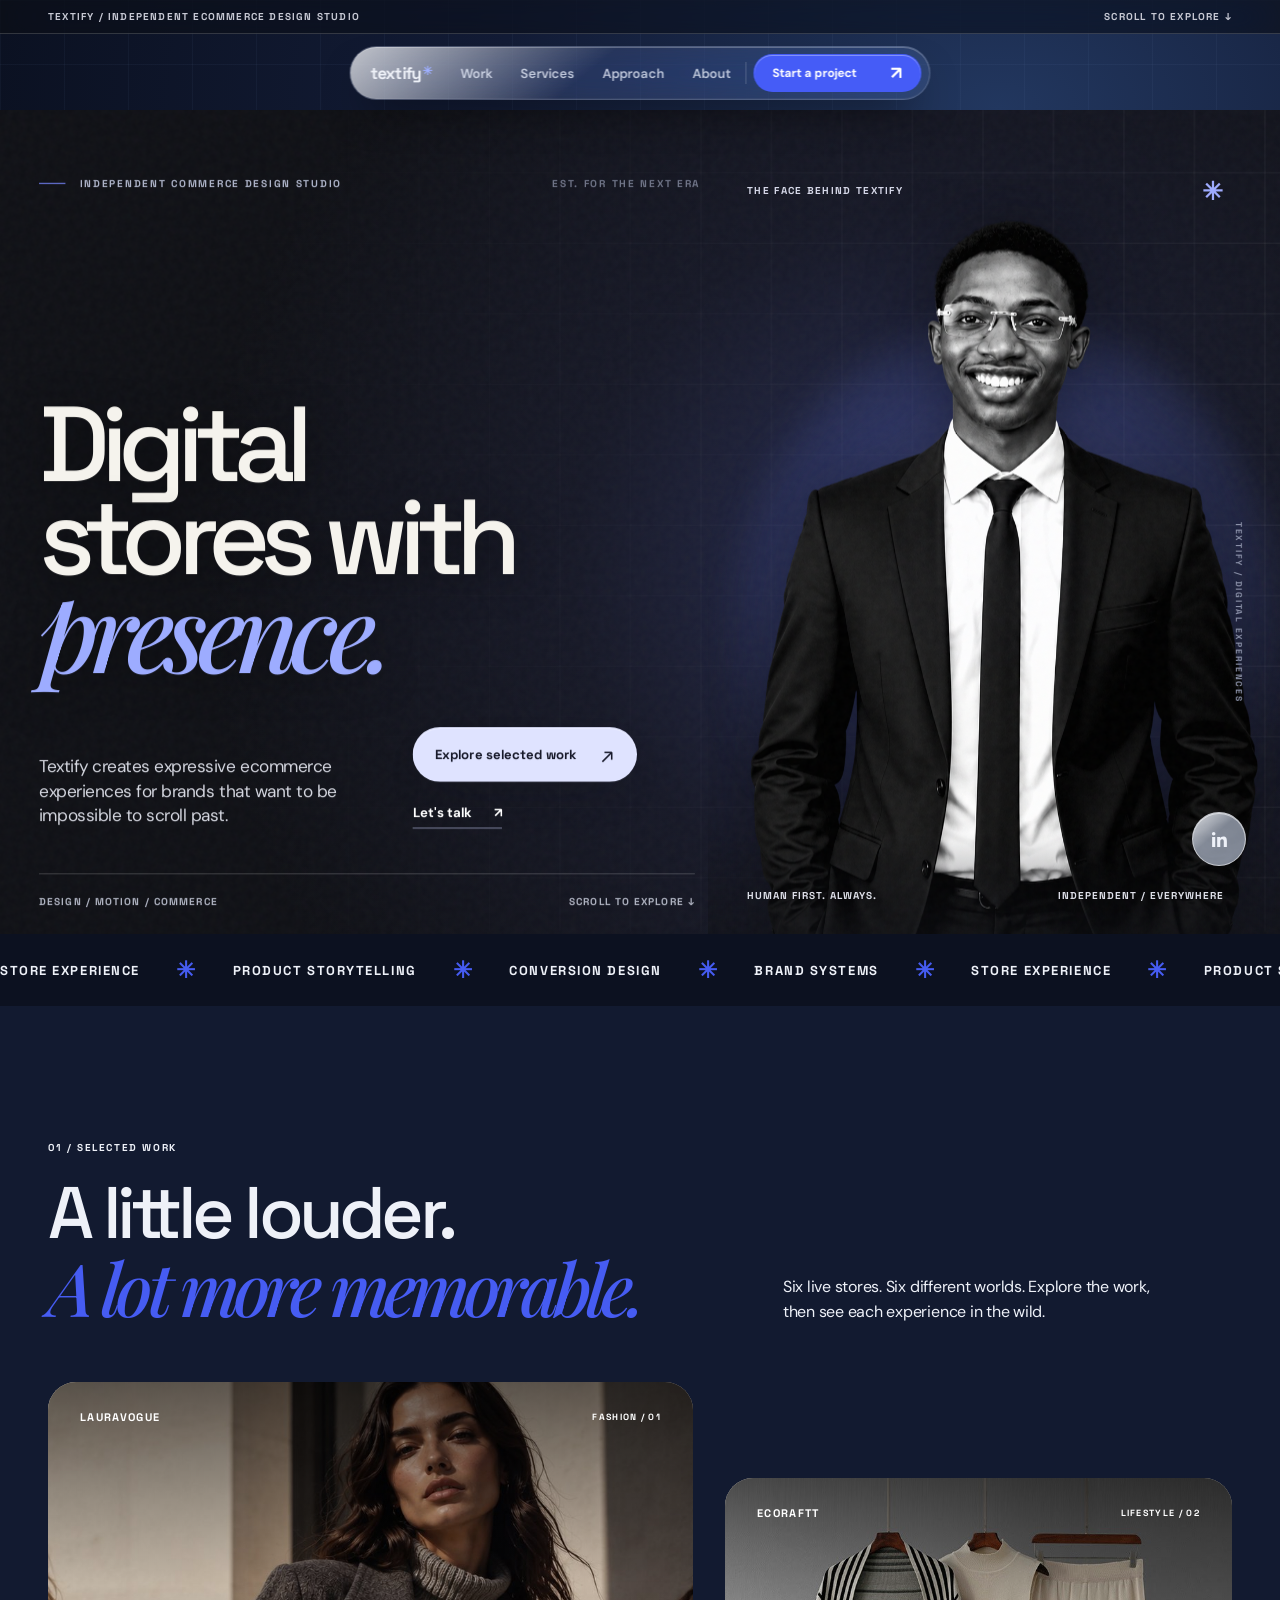
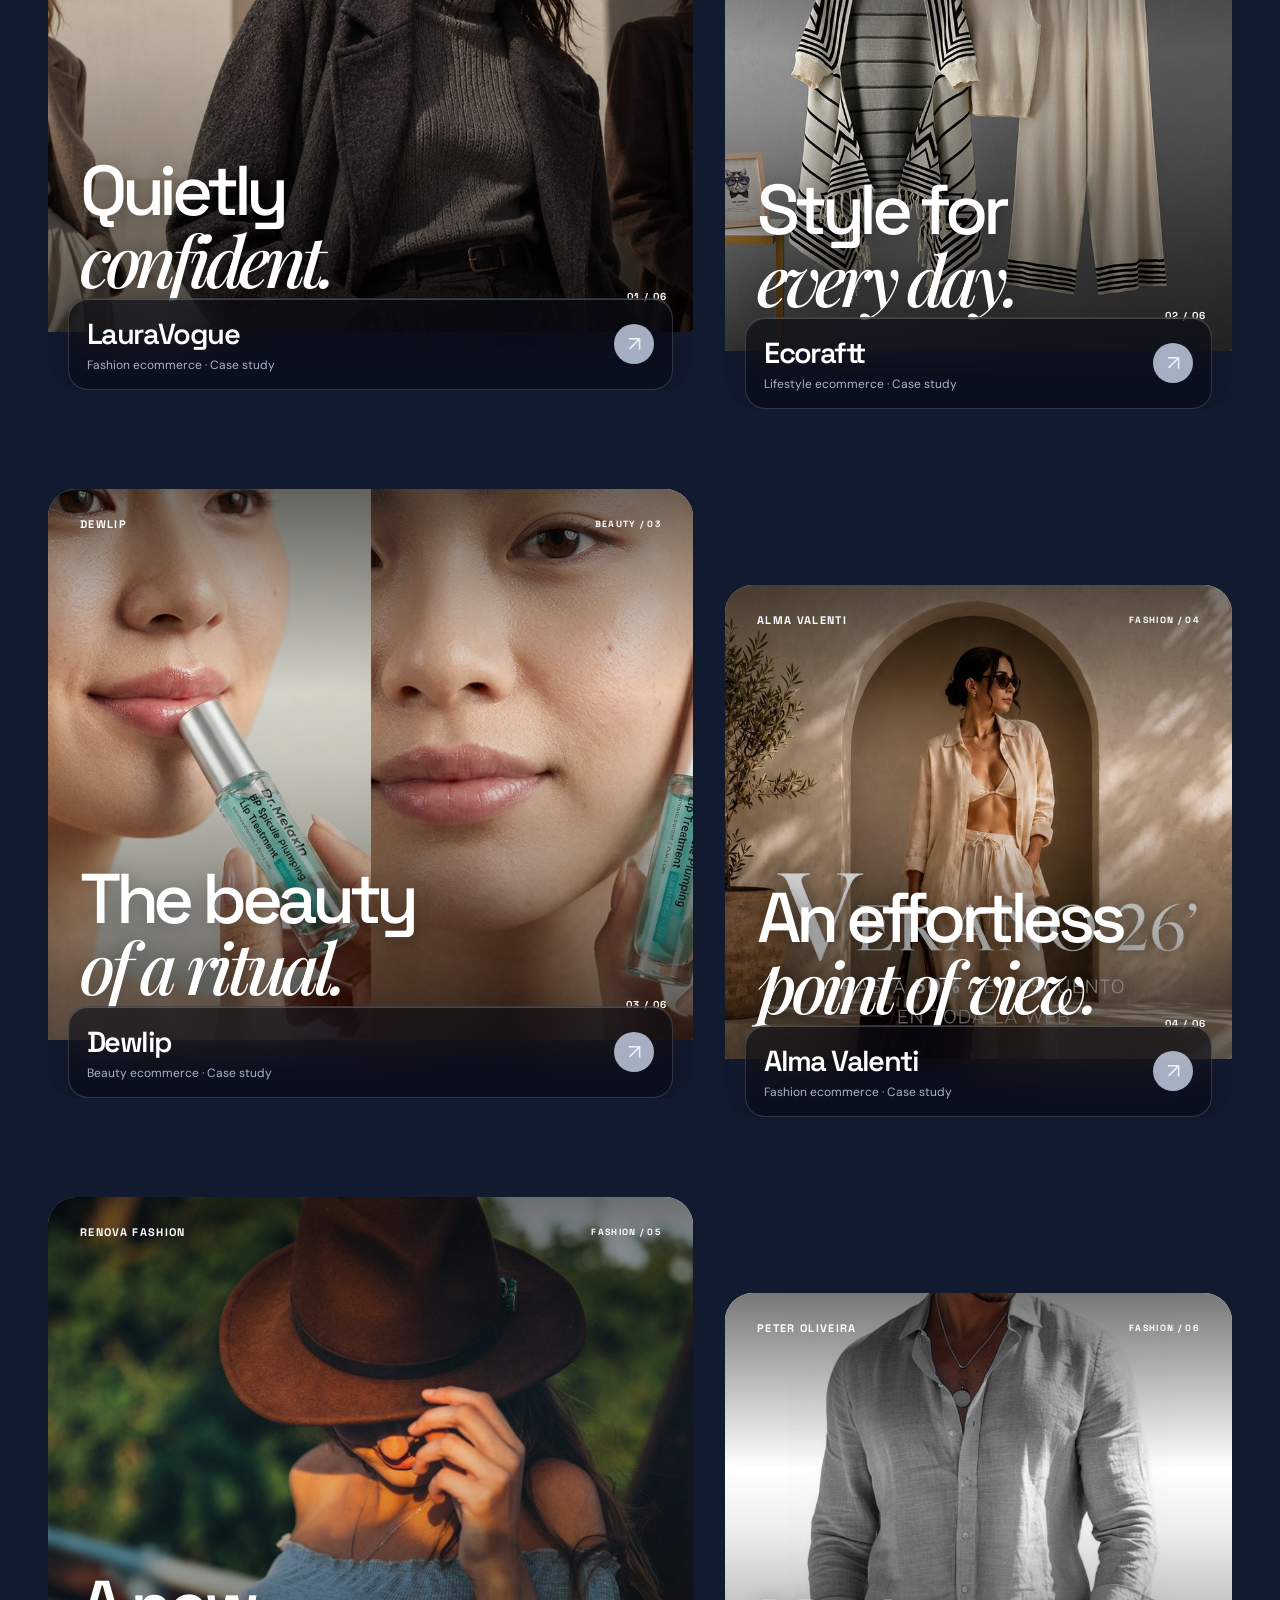
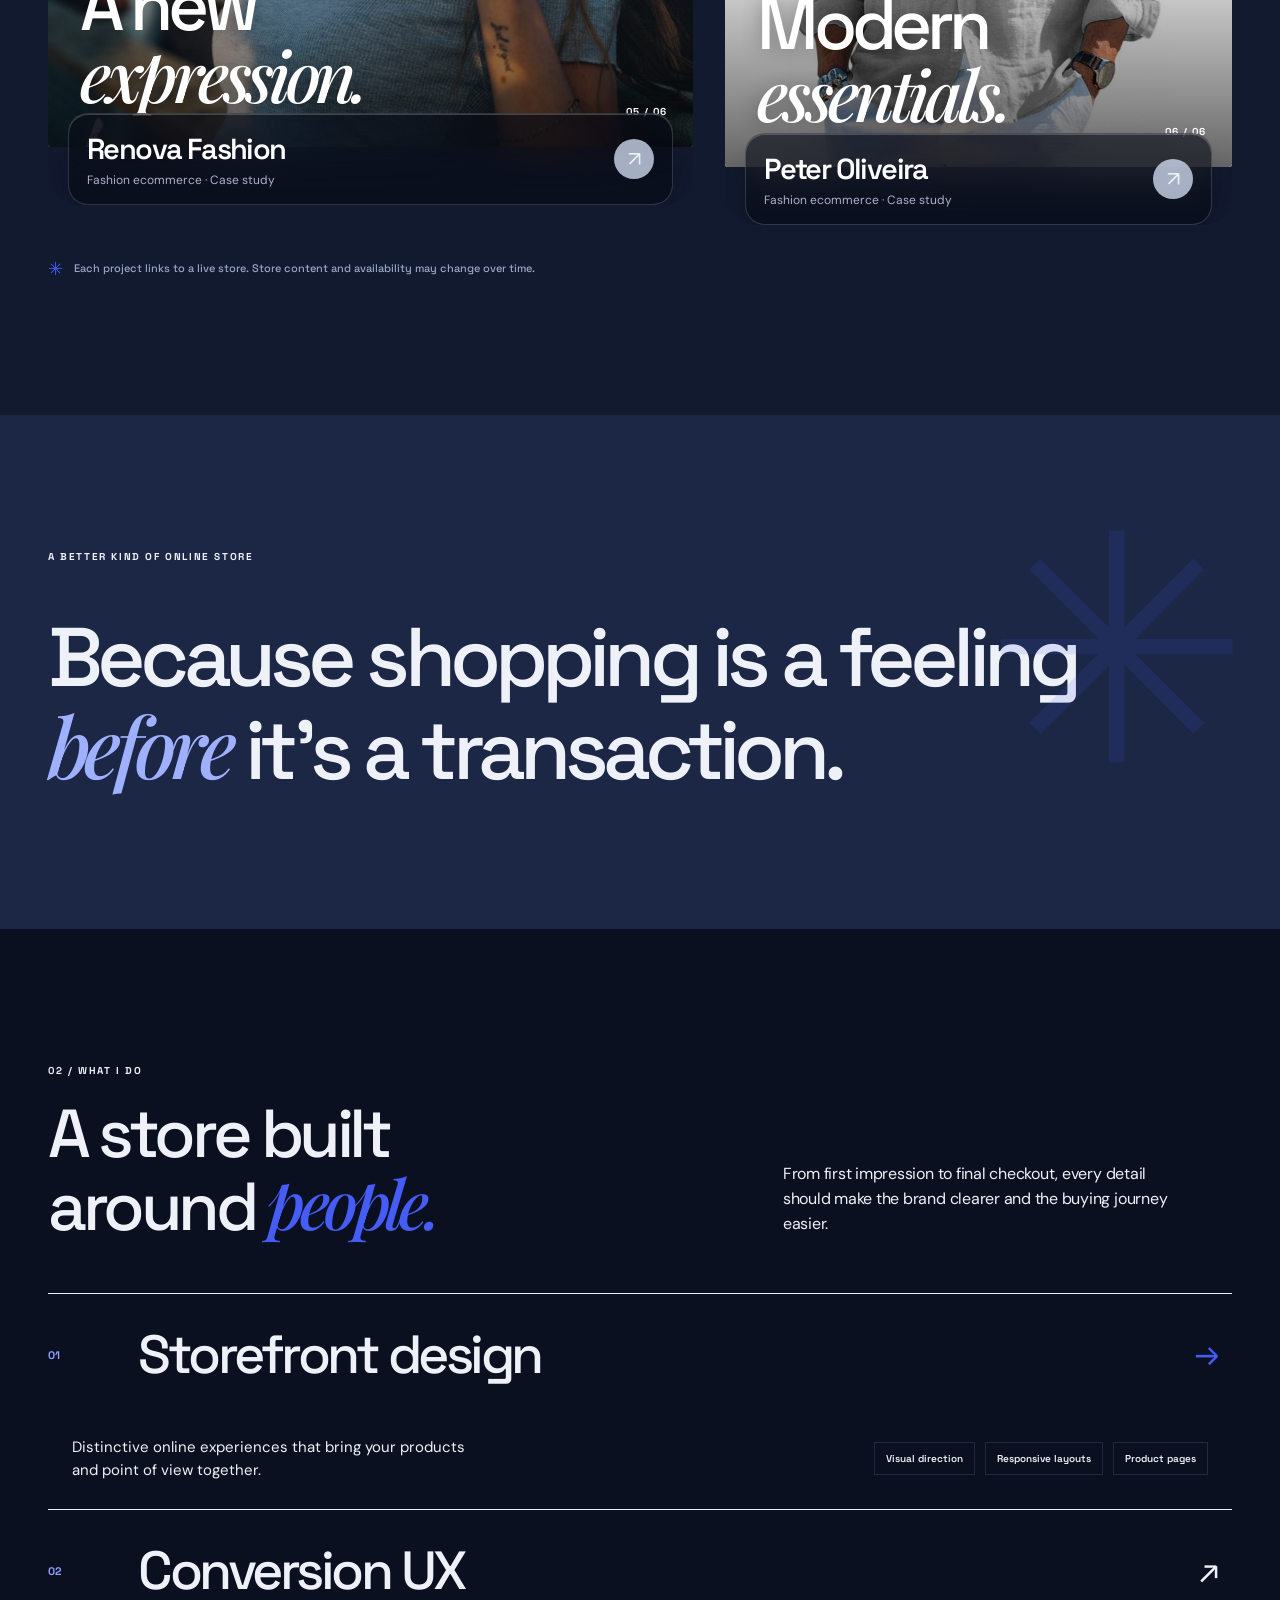
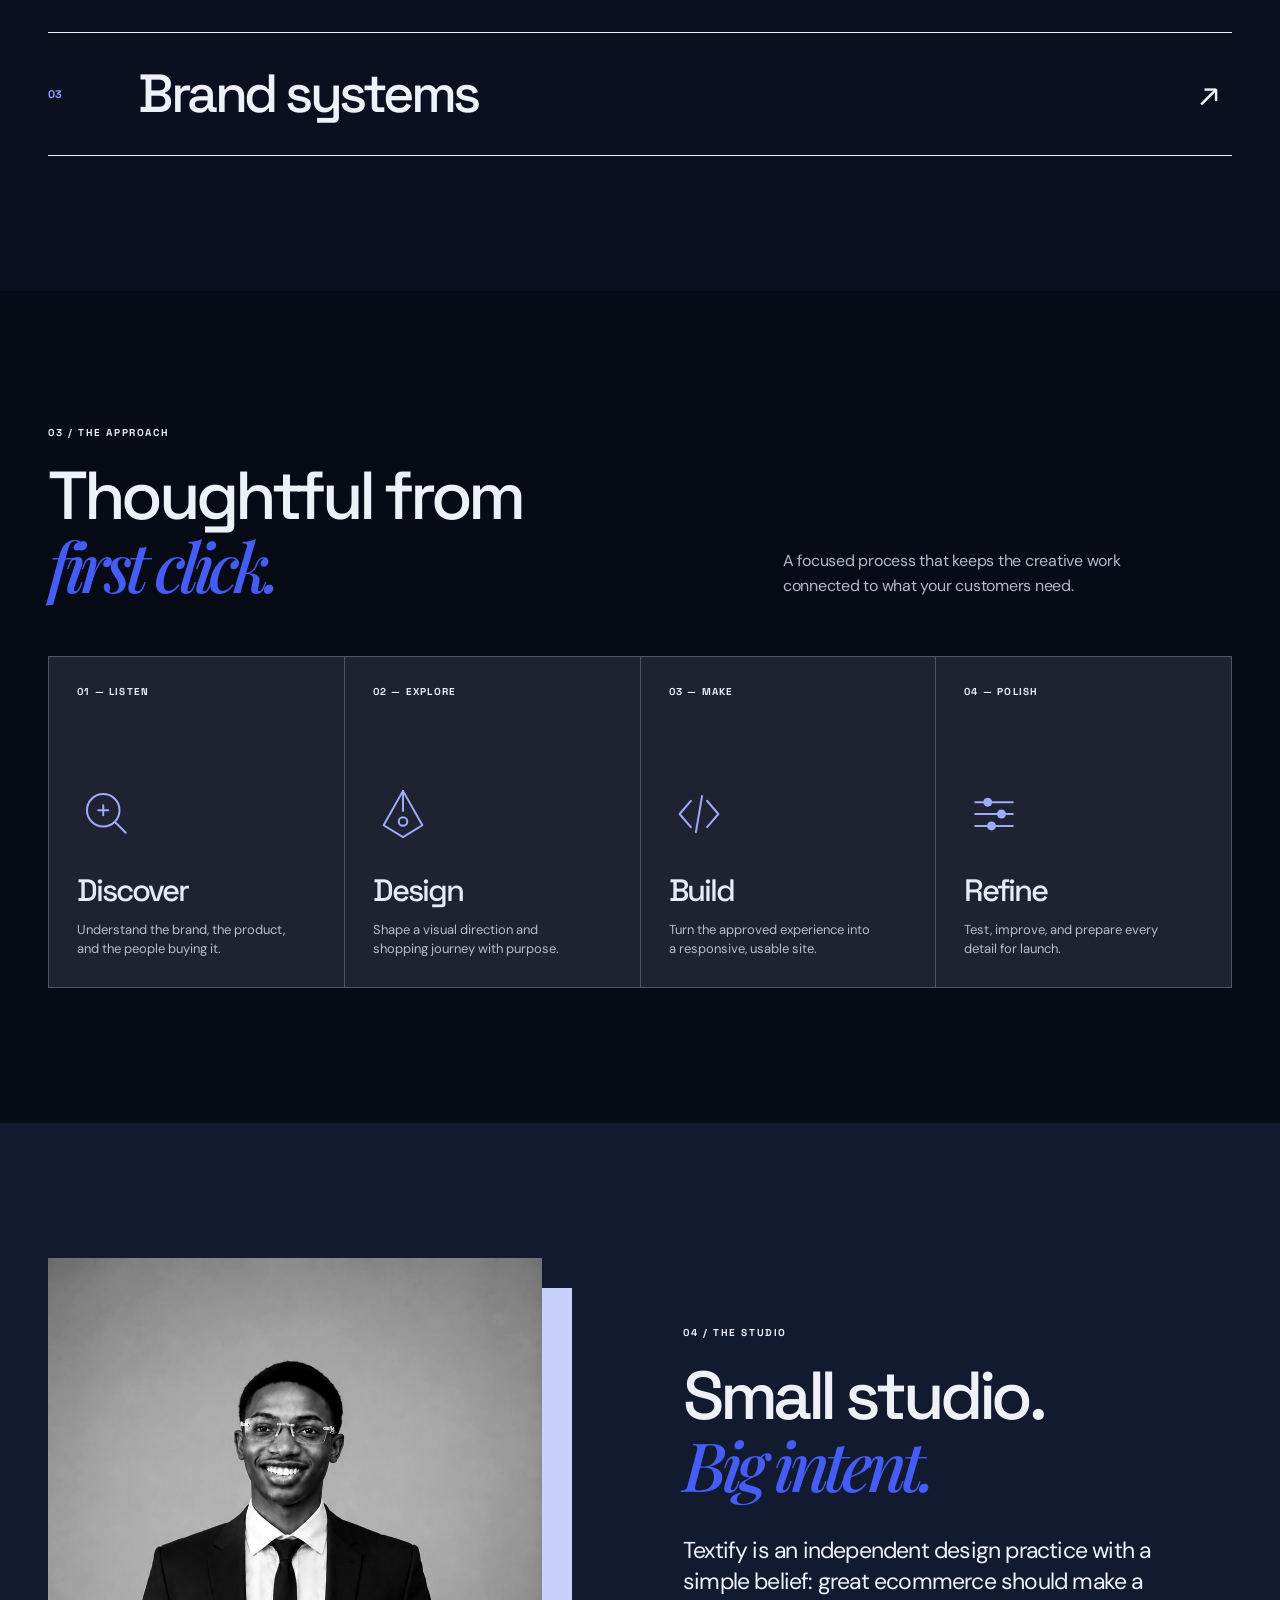
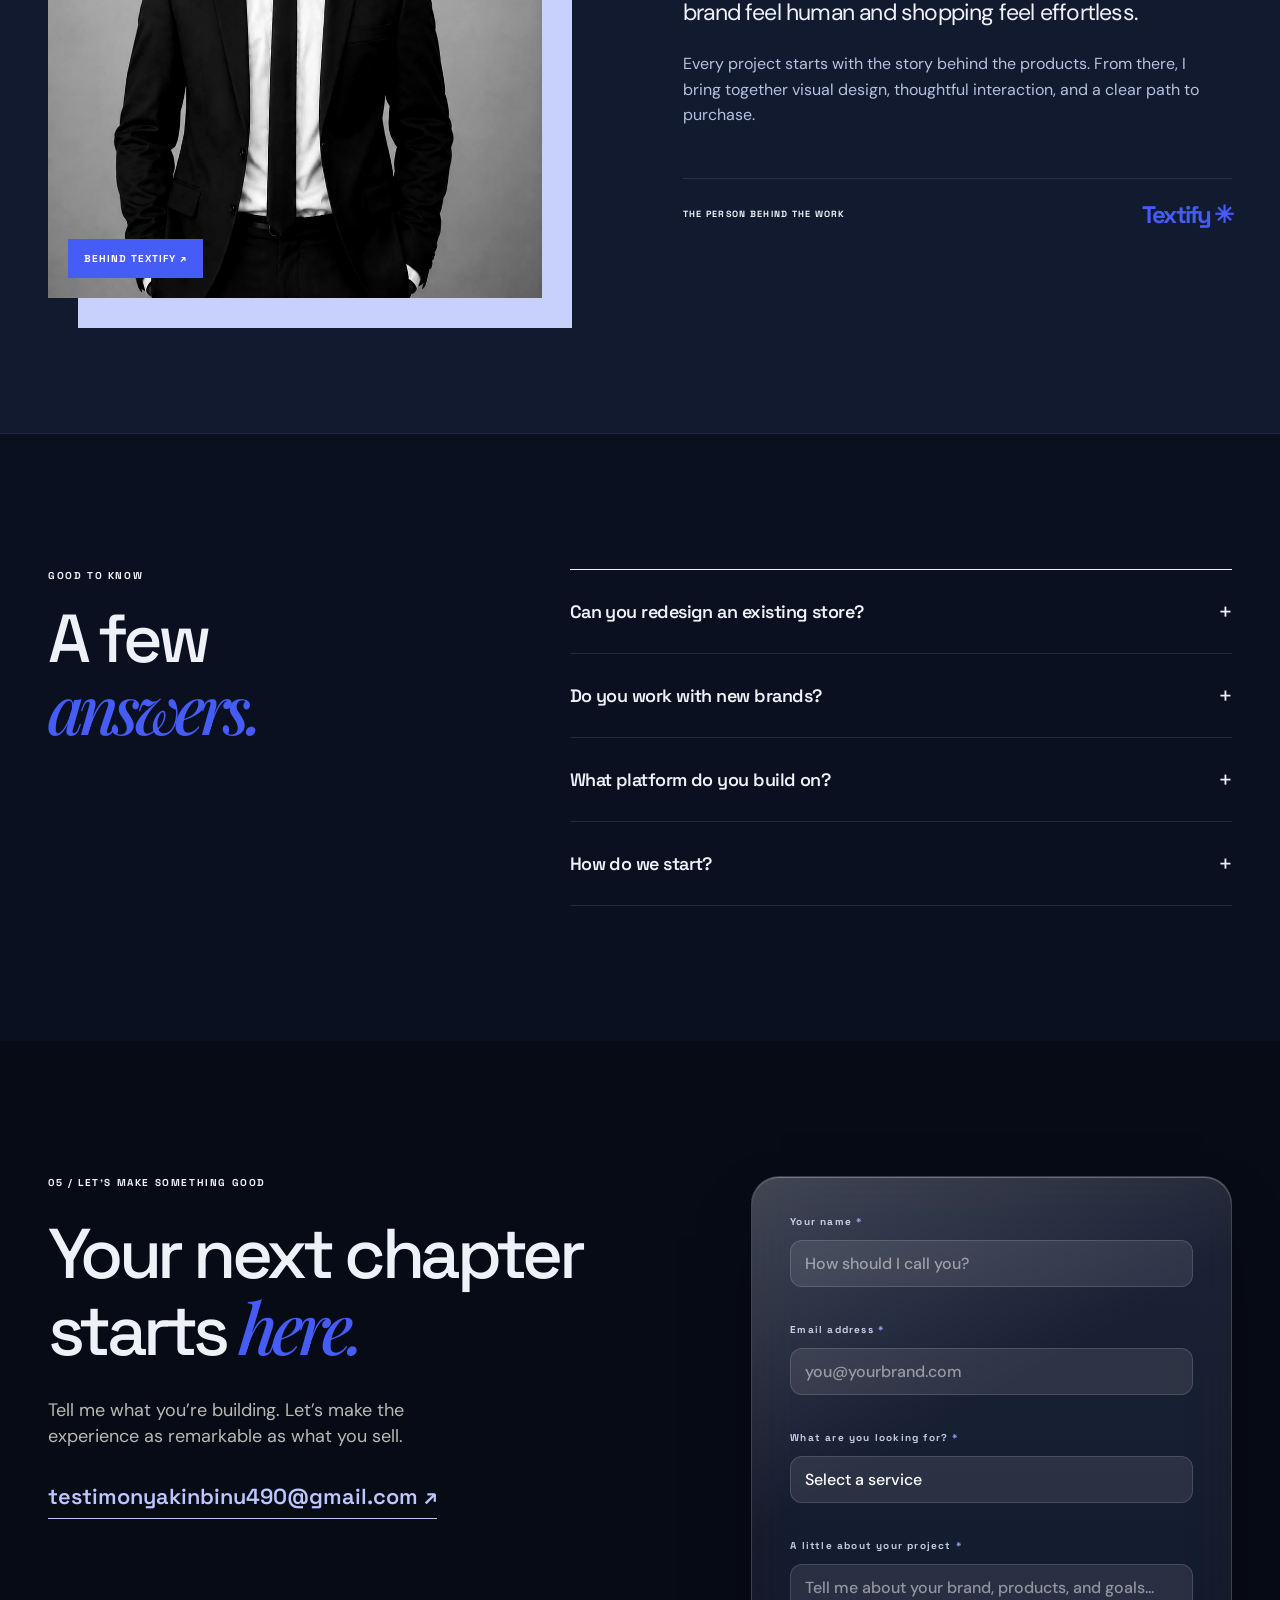
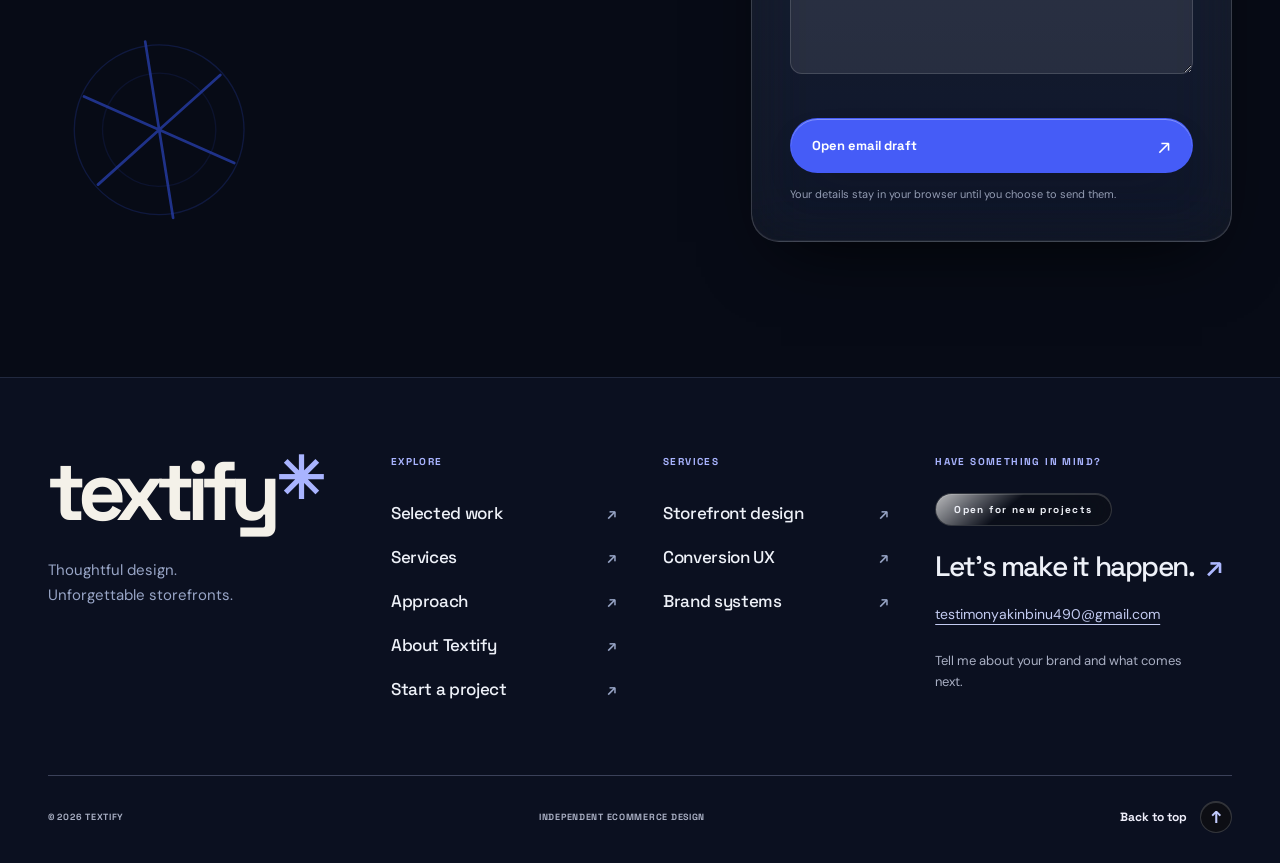
==== commit 36bf9ca0: "Contextual header: nav links morph into project filters over #work - Header pill swaps Work/Services" ====
--- a/index.html
+++ b/index.html
@@ -32,6 +32,9 @@
       <nav class="desktop-nav" aria-label="Main navigation">
         <a href="#work">Work</a><a href="#services">Services</a><a href="#approach">Approach</a><a href="#about">About</a>
       </nav>
+      <div class="header-filters" role="group" aria-label="Filter projects">
+        <button class="filter active" type="button" data-filter="all" aria-pressed="true">All work <sup>06</sup></button><button class="filter" type="button" data-filter="fashion" aria-pressed="false">Fashion</button><button class="filter" type="button" data-filter="beauty" aria-pressed="false">Beauty</button><button class="filter" type="button" data-filter="lifestyle" aria-pressed="false">Lifestyle</button>
+      </div>
       <a class="header-cta" href="#contact">Start a project <span aria-hidden="true">↗</span></a>
       <button class="menu-toggle" type="button" aria-label="Open menu" aria-expanded="false" aria-controls="mobile-menu"><span></span><span></span></button>
     </div>
--- a/liquid.css
+++ b/liquid.css
@@ -133,7 +133,30 @@
   main{padding-top:64px}
   .hero-v2{min-height:0}
 }
-   /* ============================================================
+   /* ---------- Contextual header: nav links morph into the filters ----------
+   Desktop only — at mobile widths the four filters plus the wordmark will not
+   fit the pill, so the section keeps its own filter bar there. app.js toggles
+   .in-work while #work is on screen. */
+.header-filters{display:none}          /* hidden until opted in, so it cannot leak onto mobile */
+@media(min-width:901px){
+  .work-section .filter-bar{display:none}
+  .header-filters{display:none;align-items:center;gap:2px;margin-left:14px}
+  .header-filters .filter{
+    padding:8px 13px;
+    font-size:.78rem;
+    letter-spacing:.01em;
+    color:rgba(228,234,248,.8);
+    border-radius:999px;
+    transition:background .25s,color .25s;
+  }
+  .header-filters .filter sup{font-size:.62em;opacity:.7}
+  .header-filters .filter:hover{background:rgba(255,255,255,.1);color:#fff}
+  .header-filters .filter.active{background:var(--ink-surface);color:#fff}
+  .site-header.in-work .header-filters{display:flex}
+  .site-header.in-work .desktop-nav{display:none}
+}
+
+/* ============================================================
    Dark navy theme
    ------------------------------------------------------------
    The base canvas moves from warm paper to deep navy so that the
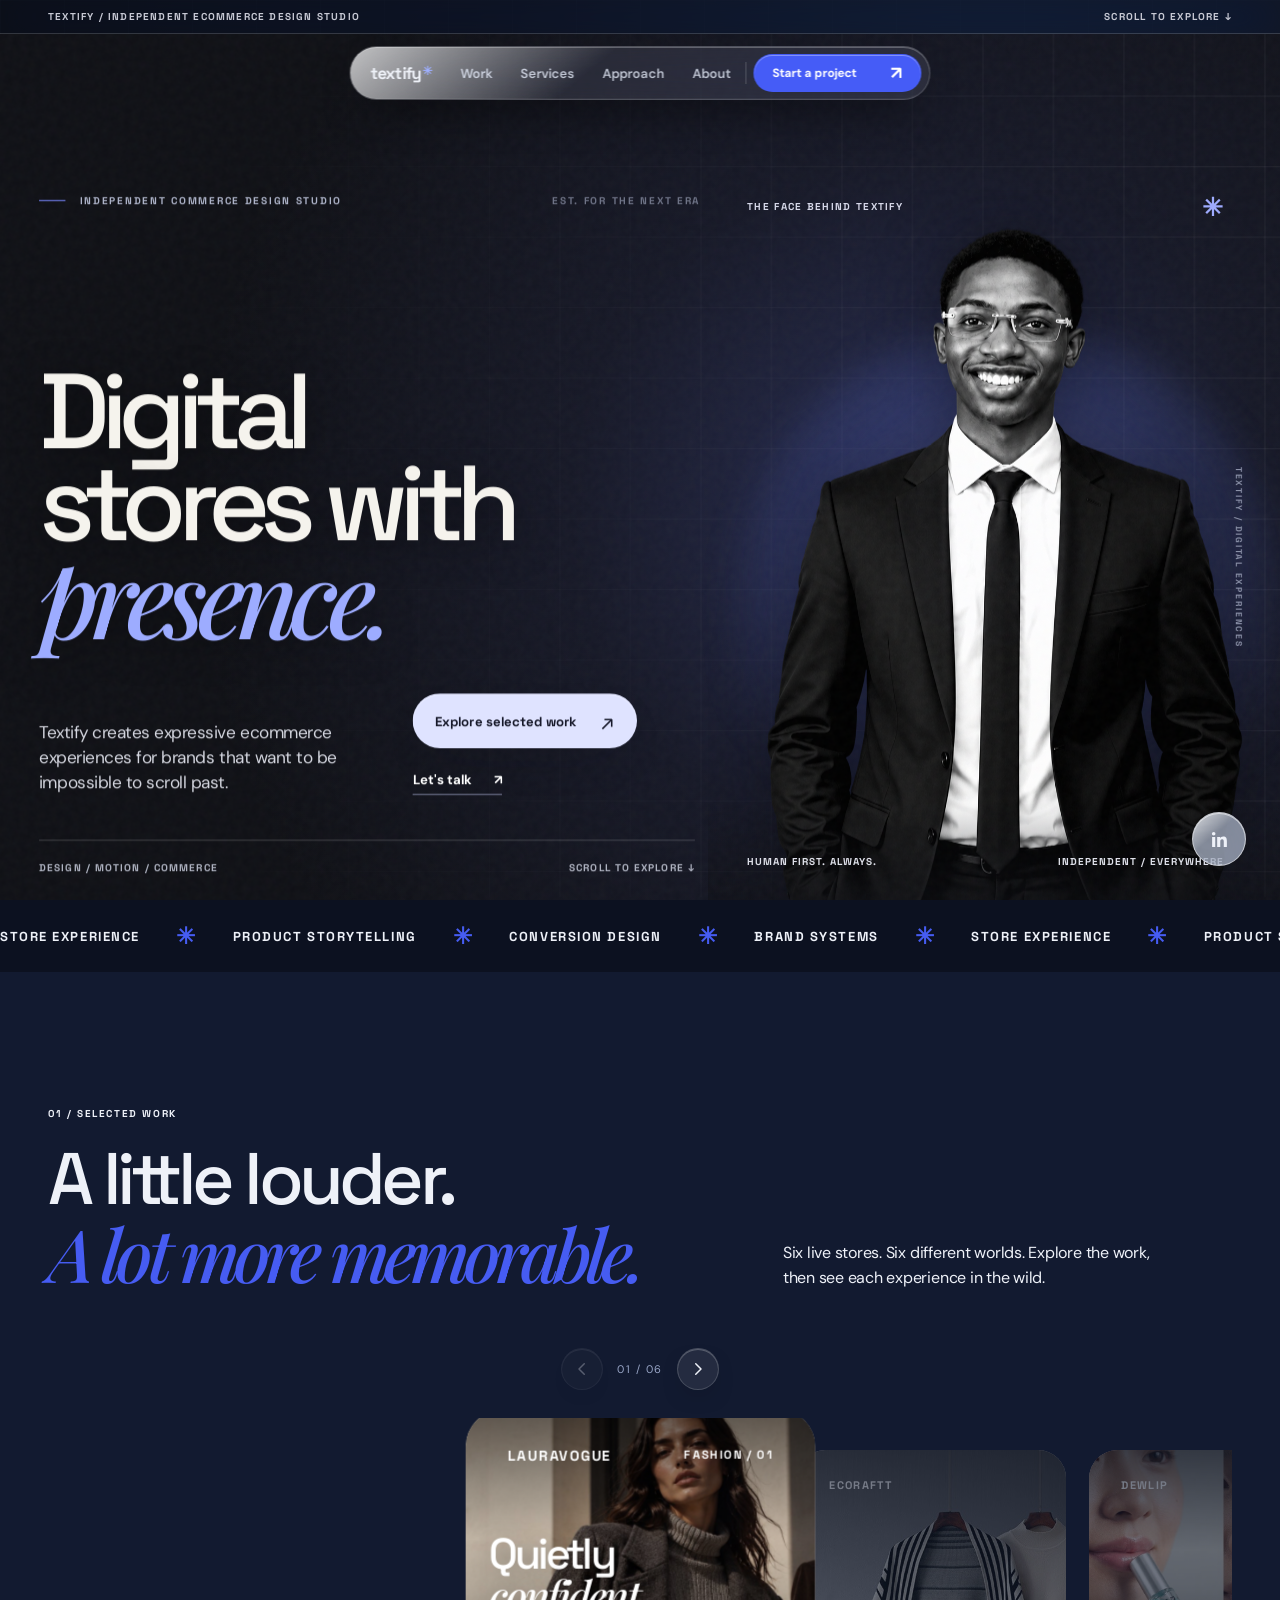
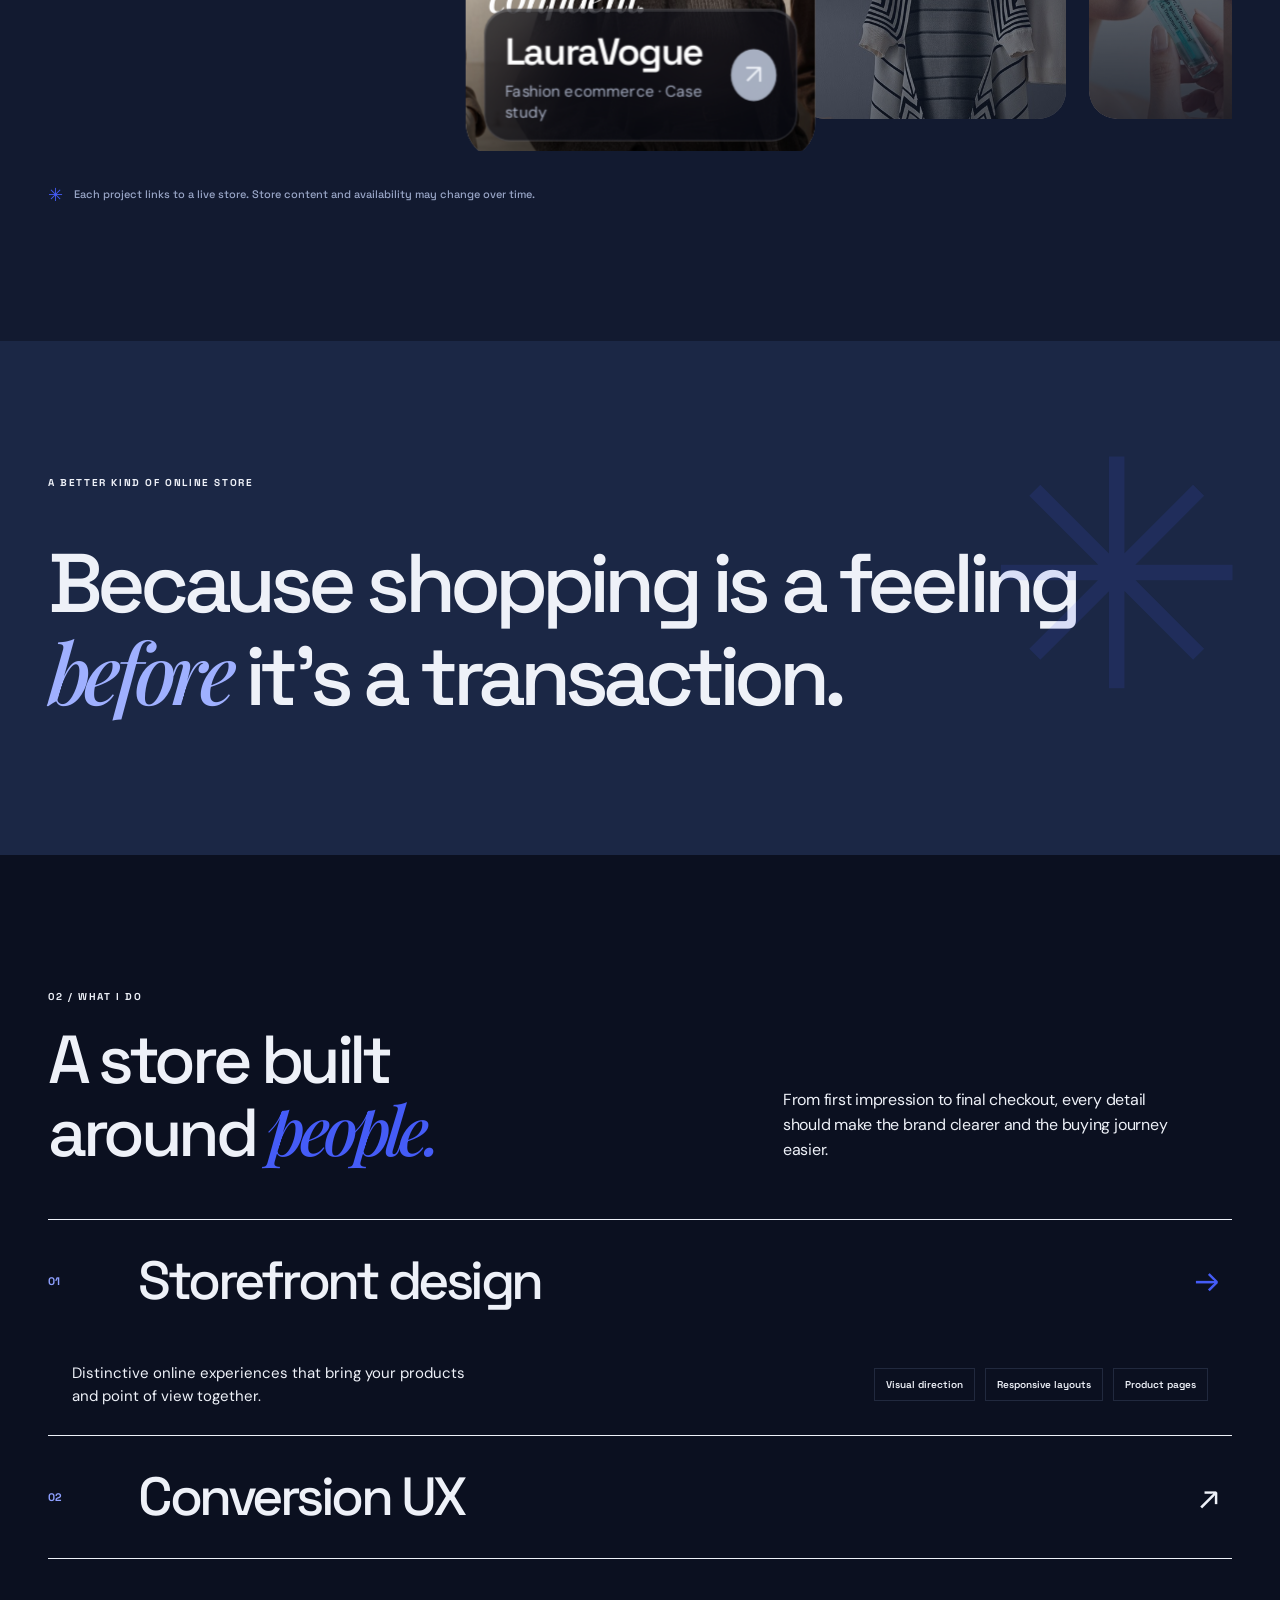
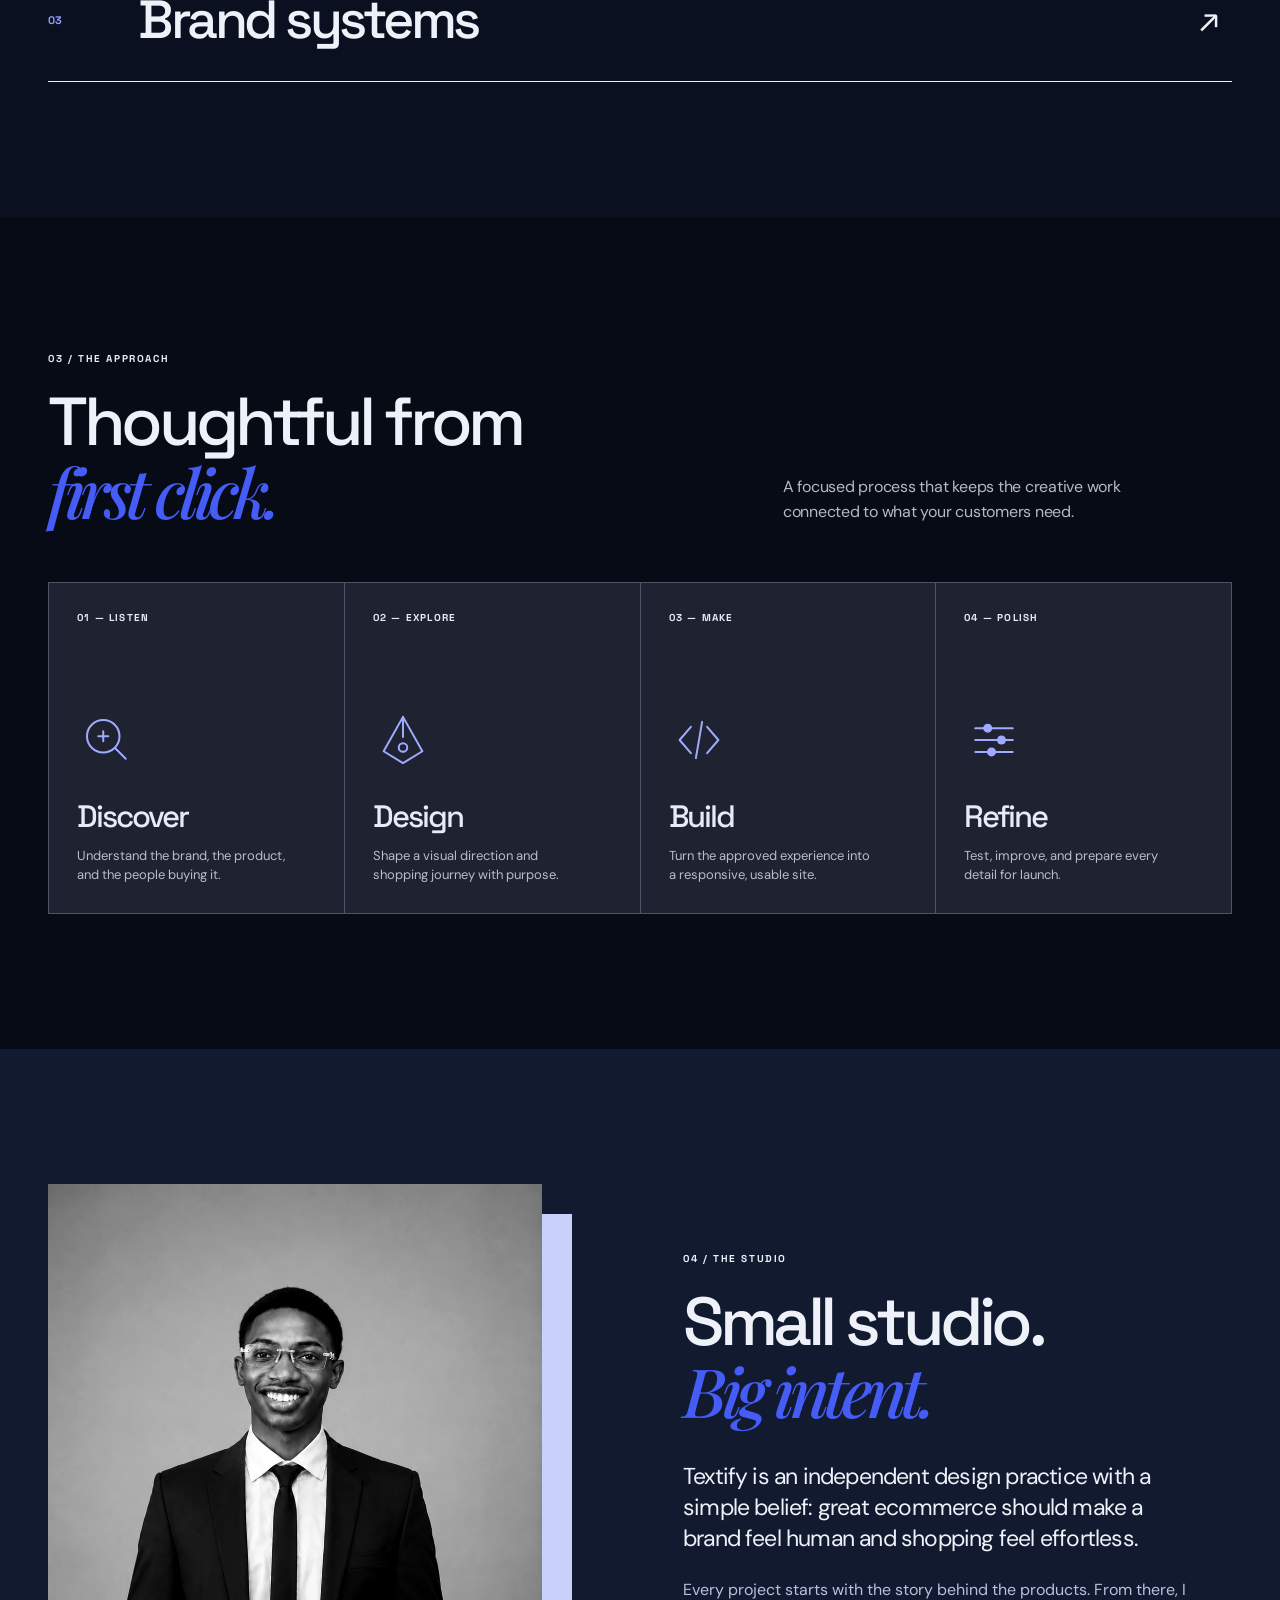
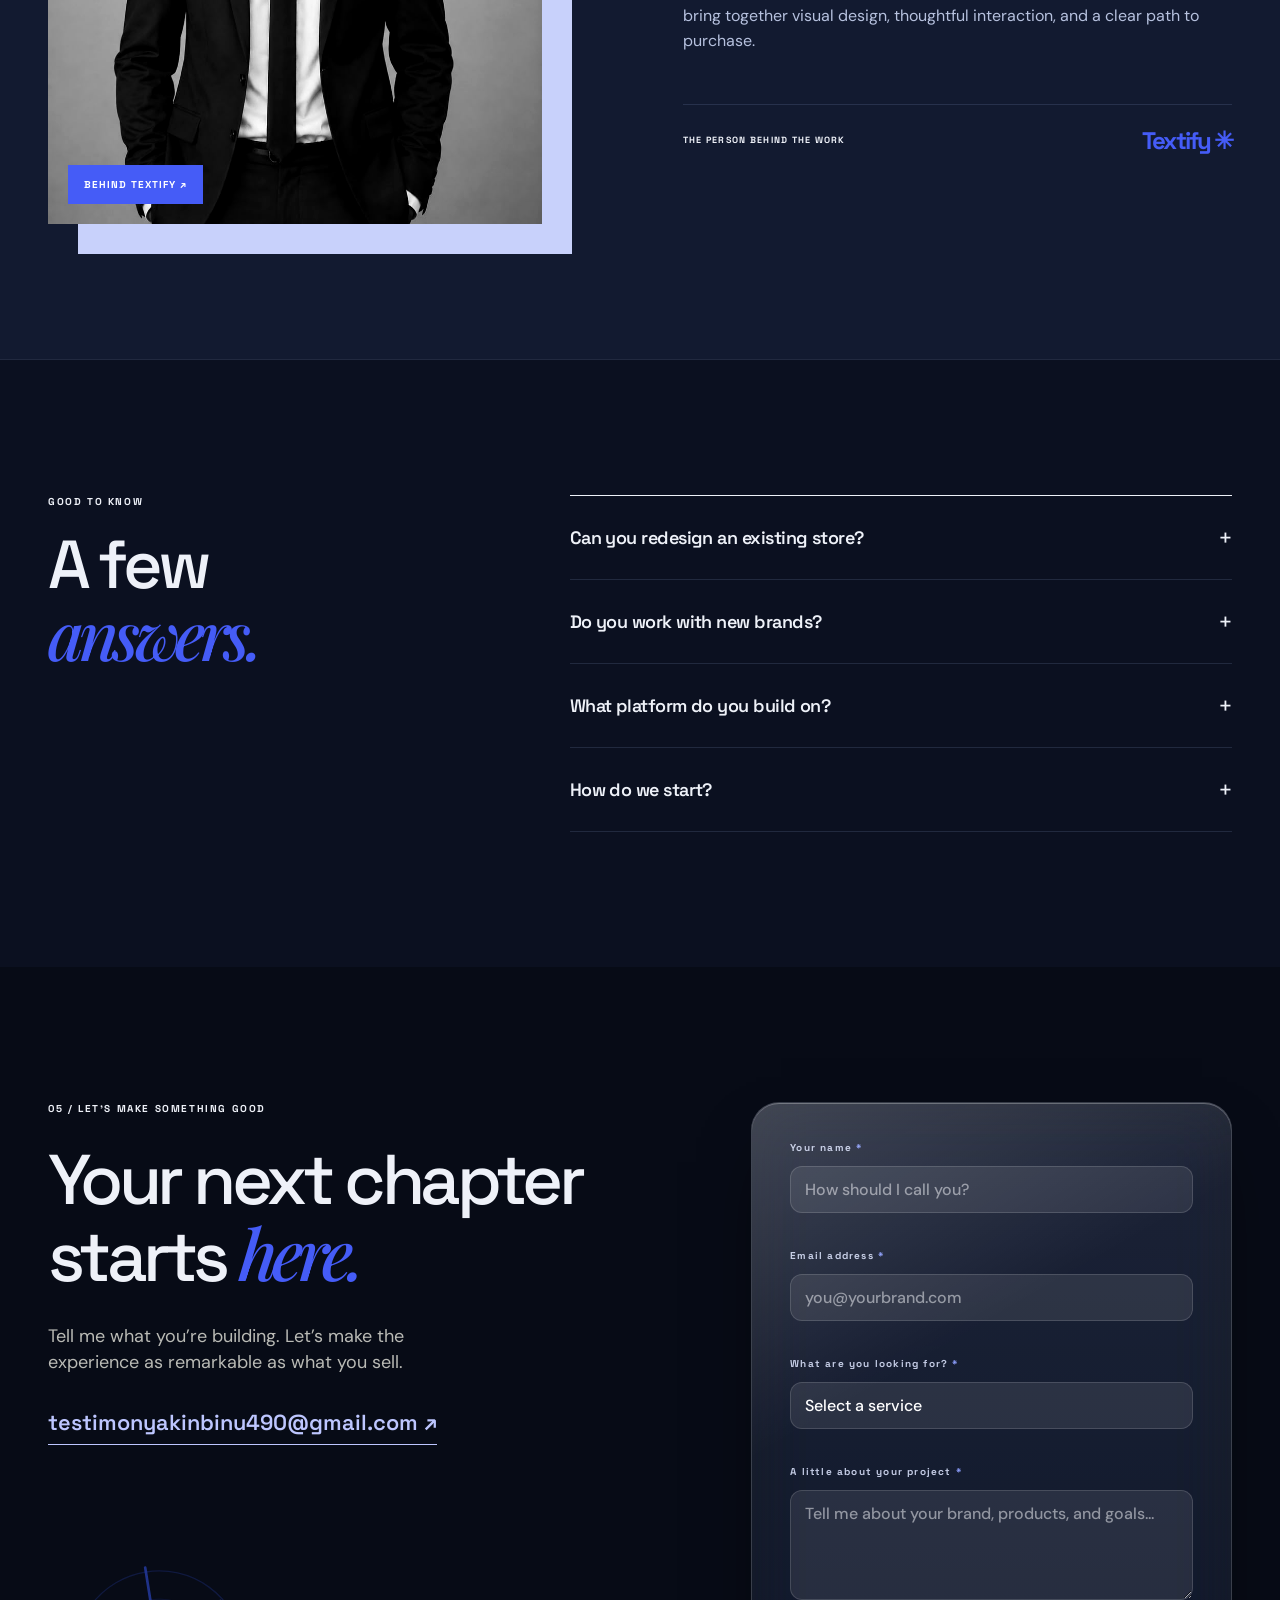
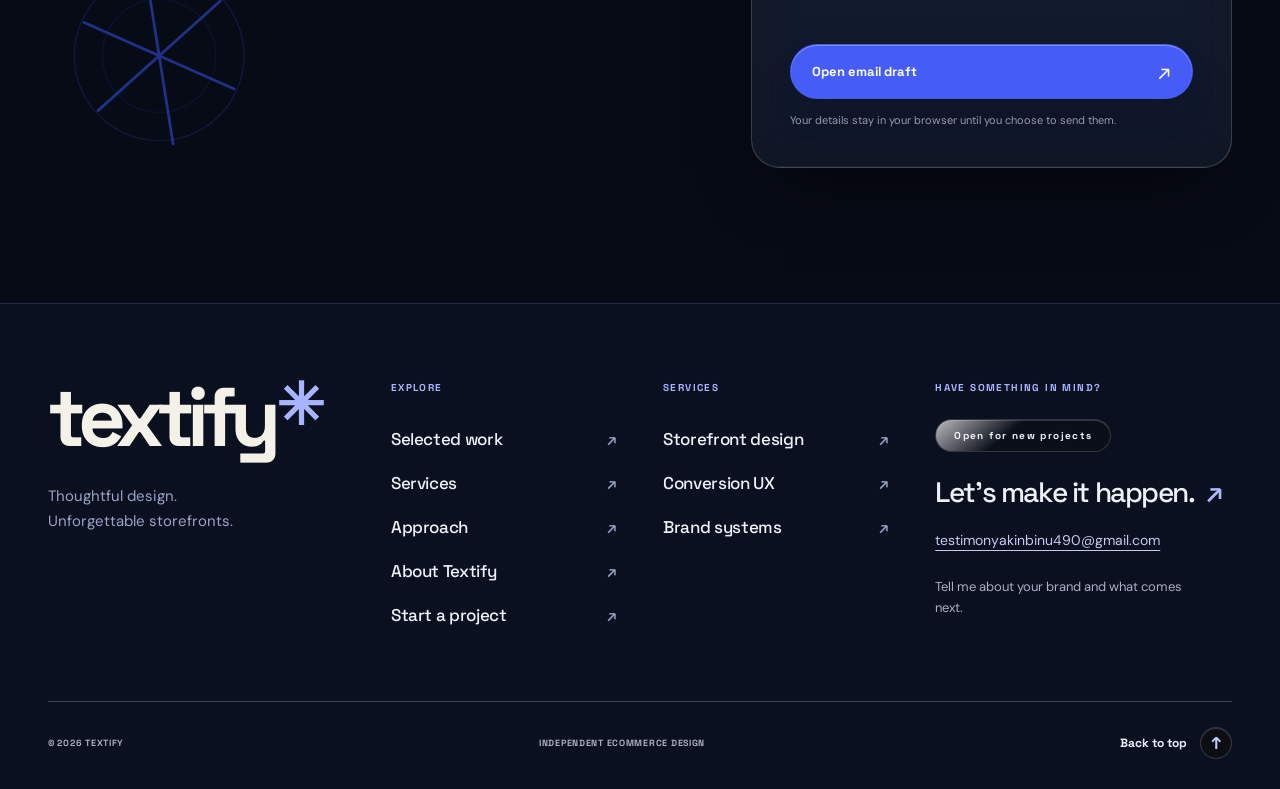
==== commit ccd52eb0: "Project rail: centred square with neighbours peeking - Work section is now a horizontal scroll-snap " ====
--- a/index.html
+++ b/index.html
@@ -73,7 +73,8 @@
       <div class="wrap">
         <div class="section-heading work-heading"><div><p class="eyebrow">01 / SELECTED WORK</p><h2 id="work-title">A little louder.<br><em>A lot more memorable.</em></h2></div><p>Six live stores. Six different worlds. Explore the work, then see each experience in the wild.</p></div>
         <div class="filter-bar" role="group" aria-label="Filter projects"><button class="filter active" type="button" data-filter="all" aria-pressed="true">All work <sup>06</sup></button><button class="filter" type="button" data-filter="fashion" aria-pressed="false">Fashion</button><button class="filter" type="button" data-filter="beauty" aria-pressed="false">Beauty</button><button class="filter" type="button" data-filter="lifestyle" aria-pressed="false">Lifestyle</button></div>
-        <div class="project-grid" id="project-grid">
+        <div class="rail-nav" role="group" aria-label="Project carousel controls"><button class="rail-btn" type="button" id="rail-prev" aria-label="Previous project" aria-controls="project-grid"><svg width="18" height="18" viewBox="0 0 24 24" fill="none" stroke="currentColor" stroke-width="2" stroke-linecap="round" stroke-linejoin="round" aria-hidden="true" focusable="false"><path d="m15 5-7 7 7 7"/></svg></button><span class="rail-count" id="rail-count" aria-live="polite">01 / 06</span><button class="rail-btn" type="button" id="rail-next" aria-label="Next project" aria-controls="project-grid"><svg width="18" height="18" viewBox="0 0 24 24" fill="none" stroke="currentColor" stroke-width="2" stroke-linecap="round" stroke-linejoin="round" aria-hidden="true" focusable="false"><path d="m9 5 7 7-7 7"/></svg></button></div>
+        <div class="project-grid" id="project-grid" role="region" aria-label="Selected projects carousel" tabindex="0">
           <article class="project-card" data-category="fashion" ><a class="project-open" href="./works/lauravogue.html" aria-label="LauraVogue case study"><div class="project-art real-art art-laura"><img src="./assets/laura.jpg" alt="LauraVogue fashion campaign imagery" loading="lazy"><div class="real-art-top"><span>LAURAVOGUE</span><span>FASHION / 01</span></div><div class="real-art-title">Quietly<br><i>confident.</i></div><span class="art-corner">01 / 06</span></div><div class="project-meta"><span><strong>LauraVogue</strong><small>Fashion ecommerce · Case study</small></span><span class="project-arrow">↗</span></div></a></article>
           <article class="project-card" data-category="lifestyle fashion" ><a class="project-open" href="./works/ecoraft.html" aria-label="Ecoraftt case study"><div class="project-art real-art art-ecoraft"><img src="./assets/ecoraft.jpg" alt="Ecoraftt menswear collection imagery" loading="lazy"><div class="real-art-top"><span>ECORAFTT</span><span>LIFESTYLE / 02</span></div><div class="real-art-title">Style for<br><i>every day.</i></div><span class="art-corner">02 / 06</span></div><div class="project-meta"><span><strong>Ecoraftt</strong><small>Lifestyle ecommerce · Case study</small></span><span class="project-arrow">↗</span></div></a></article>
           <article class="project-card" data-category="beauty" ><a class="project-open" href="./works/dewlip.html" aria-label="Dewlip case study"><div class="project-art real-art art-dewlip"><img src="./assets/dewlip.jpg" alt="Dewlip lip treatment imagery" loading="lazy"><div class="real-art-top"><span>DEWLIP</span><span>BEAUTY / 03</span></div><div class="real-art-title">The beauty<br><i>of a ritual.</i></div><span class="art-corner">03 / 06</span></div><div class="project-meta"><span><strong>Dewlip</strong><small>Beauty ecommerce · Case study</small></span><span class="project-arrow">↗</span></div></a></article>
--- a/liquid.css
+++ b/liquid.css
@@ -123,15 +123,23 @@
 .site-header .menu-toggle span{background:#fff}
 
 /* Clear the floating pill */
-main{padding-top:76px}
-.hero-v2{min-height:min(880px,calc(100svh - 76px));padding-top:26px}
-main section[id],section[id]{scroll-margin-top:118px}
+/* Clear the floating pill without leaving a gap.
+   An earlier `main{padding-top:76px}` opened a strip of raw body background
+   above the hero, which met the hero's own darker gradient and read as a
+   lighter full-width band behind the pill. The pill now floats directly over
+   the hero, and each first section pads itself instead. */
+main{padding-top:0}
+.hero-v2{min-height:min(880px,calc(100svh - 34px));padding-top:118px}
+main section[id],section[id]{scroll-margin-top:124px}
+.cs-intro{padding-top:132px}
 
 @media(max-width:900px){
   .site-top .site-header{padding:6px 8px 6px 16px;min-height:48px}
   .site-header .desktop-nav{display:none}
-  main{padding-top:64px}
-  .hero-v2{min-height:0}
+  main{padding-top:0}
+  .hero-v2{min-height:0;padding-top:104px}
+  .cs-intro{padding-top:112px}
+  main section[id],section[id]{scroll-margin-top:104px}
 }
    /* ---------- Contextual header: nav links morph into the filters ----------
    Desktop only — at mobile widths the four filters plus the wordmark will not
@@ -154,6 +162,129 @@
   .header-filters .filter.active{background:var(--ink-surface);color:#fff}
   .site-header.in-work .header-filters{display:flex}
   .site-header.in-work .desktop-nav{display:none}
+}
+
+/* ============================================================
+   Project rail — centred square, neighbours peeking
+   ------------------------------------------------------------
+   A horizontal scroll-snap carousel rather than a JS transform
+   coverflow: snapping gives momentum, touch and keyboard
+   scrolling for free, and the cards stay real links.
+   Every card is a fixed square; the centred one is scaled up with
+   `transform` only, so promoting it never reflows the rail and
+   the scroll position never jitters.
+   ============================================================ */
+.rail-nav{display:flex;align-items:center;gap:14px;justify-content:center;margin:0 auto clamp(18px,2.5vw,28px)}
+.rail-btn{
+  display:grid;place-items:center;
+  width:42px;height:42px;border-radius:999px;
+  border:1px solid rgba(255,255,255,.16);
+  background:rgba(255,255,255,.08);
+  -webkit-backdrop-filter:blur(18px) saturate(180%);
+  backdrop-filter:blur(18px) saturate(180%);
+  color:var(--ink);
+  box-shadow:inset 0 1px 0 rgba(255,255,255,.24), 0 10px 26px -14px rgba(0,0,0,.7);
+  transition:background .25s,transform .25s,opacity .25s;
+}
+.rail-btn:hover:not(:disabled){background:rgba(255,255,255,.16);transform:translateY(-2px)}
+.rail-btn:disabled{opacity:.32;cursor:default}
+.rail-count{font-family:var(--font-mono);font-size:11px;letter-spacing:.14em;color:var(--muted)}
+
+.work-section .project-grid{
+  --rail-card:clamp(190px,21vw,290px);
+  /* Symmetric half-viewport padding so the first and last cards can actually
+     reach the centre. Without it they sit hard against the edge, "next" has
+     nowhere to scroll, and the arrows appeared to do nothing. */
+  --rail-pad:calc(50% - var(--rail-card) / 2);
+  display:flex;
+  align-items:center;
+  gap:clamp(14px,1.8vw,26px);
+  overflow-x:auto;
+  overscroll-behavior-x:contain;
+  scroll-snap-type:x mandatory;
+  padding-inline:max(20px, var(--rail-pad));
+  padding-block:clamp(18px,2.5vw,34px);
+  scrollbar-width:none;
+  -ms-overflow-style:none;
+  perspective:1600px;
+}
+.work-section .project-grid::-webkit-scrollbar{display:none}
+
+.work-section .project-card{
+  flex:0 0 auto;
+  width:var(--rail-card);
+  aspect-ratio:1/1;
+  margin:0;
+  padding:0;
+  scroll-snap-align:center;
+  opacity:.42;
+  transform:scale(.84) rotateY(9deg);
+  transform-origin:center;
+  transition:transform .55s cubic-bezier(.2,.7,.1,1),opacity .45s ease;
+}
+.work-section .project-card.is-current{
+  opacity:1;
+  transform:scale(1.3) rotateY(0deg);
+  z-index:2;
+}
+/* the editorial stagger from the grid layout has no meaning on a rail */
+.work-section .project-card:nth-child(even){padding-top:0}
+
+/* Square the artwork and pin the caption inside the frame */
+.work-section .project-open{
+  position:relative;
+  width:100%;
+  height:100%;
+  aspect-ratio:1/1;
+  border-radius:var(--glass-r-lg);
+  overflow:hidden;
+}
+.work-section .project-art,
+.work-section .project-art.real-art{
+  height:100%;
+  aspect-ratio:1/1;
+  border-radius:var(--glass-r-lg);
+}
+.work-section .project-meta{
+  position:absolute;
+  left:14px;right:14px;bottom:14px;
+  margin:0;
+  padding:13px 15px;
+}
+.work-section .project-card:not(.is-current) .project-meta{opacity:0;transition:opacity .35s}
+.work-section .project-card:hover .project-meta,
+.work-section .project-card:focus-within .project-meta{opacity:1}
+
+/* The old art title was sized for a tall 4:5 card; on a square it overflows
+   and reads as clipped debris on the peeking cards. Show it on the centred
+   card only, at a size the square can hold. */
+.work-section .real-art-title{
+  font-size:clamp(24px,2.6vw,44px);
+  left:18px;bottom:108px;
+  transition:opacity .4s ease;
+}
+.work-section .project-card:not(.is-current) .real-art-title{opacity:0}
+.work-section .art-corner{display:none}
+
+@media(max-width:900px){
+  .work-section .project-grid{padding-inline:18px;gap:12px;perspective:none}
+  .work-section .project-card{width:min(66vw,260px);transform:scale(.9) rotateY(0deg)}
+  .work-section .project-card.is-current{transform:scale(1)}
+  .work-section .project-card:not(.is-current) .project-meta{opacity:1}
+  /* Four filters will not fit a 390px pill, so let the chips scroll on one
+     line rather than wrapping and breaking the capsule. */
+  .work-section .filter-bar{
+    flex-wrap:nowrap;
+    max-width:calc(100vw - 36px);
+    overflow-x:auto;
+    scrollbar-width:none;
+    -webkit-overflow-scrolling:touch;
+  }
+  .work-section .filter-bar::-webkit-scrollbar{display:none}
+  .work-section .filter{white-space:nowrap;flex:0 0 auto}
+}
+@media(max-width:480px){
+  .work-section .project-card{width:min(74vw,240px)}
 }
 
 /* ============================================================
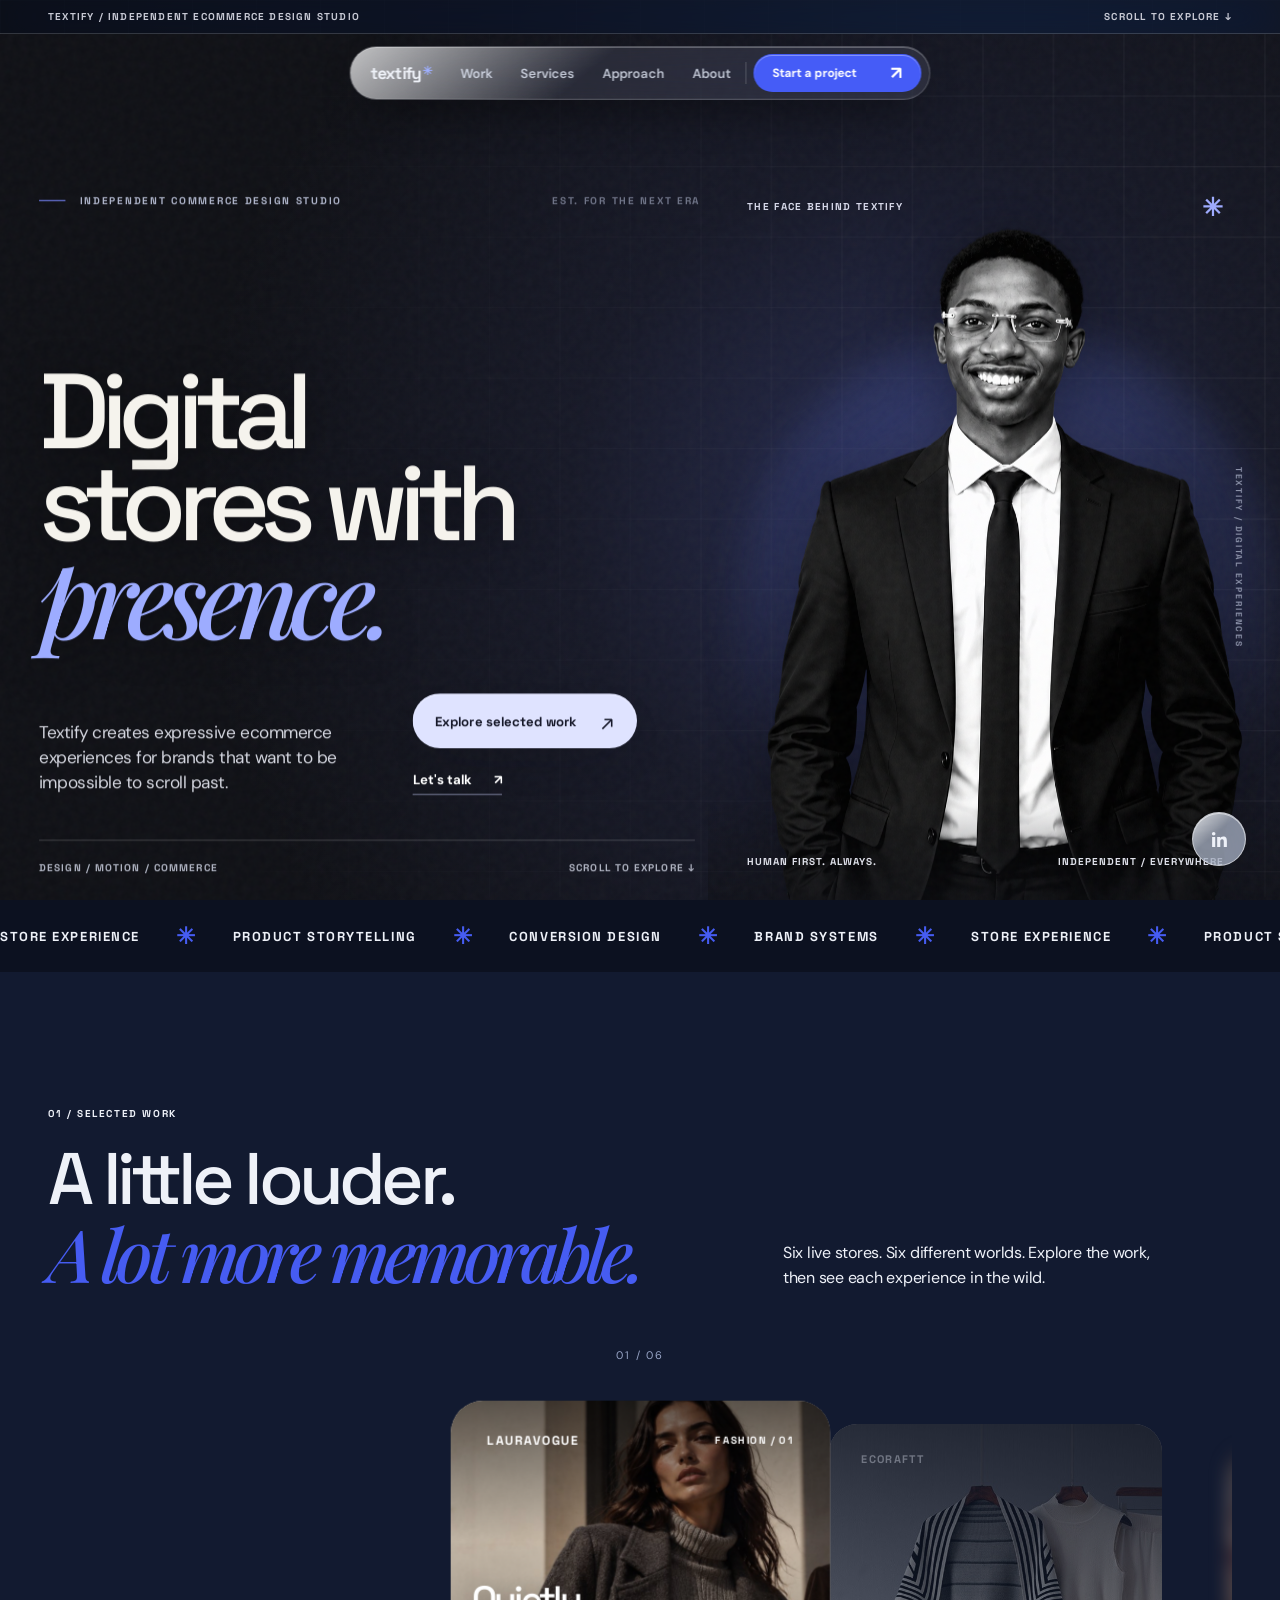
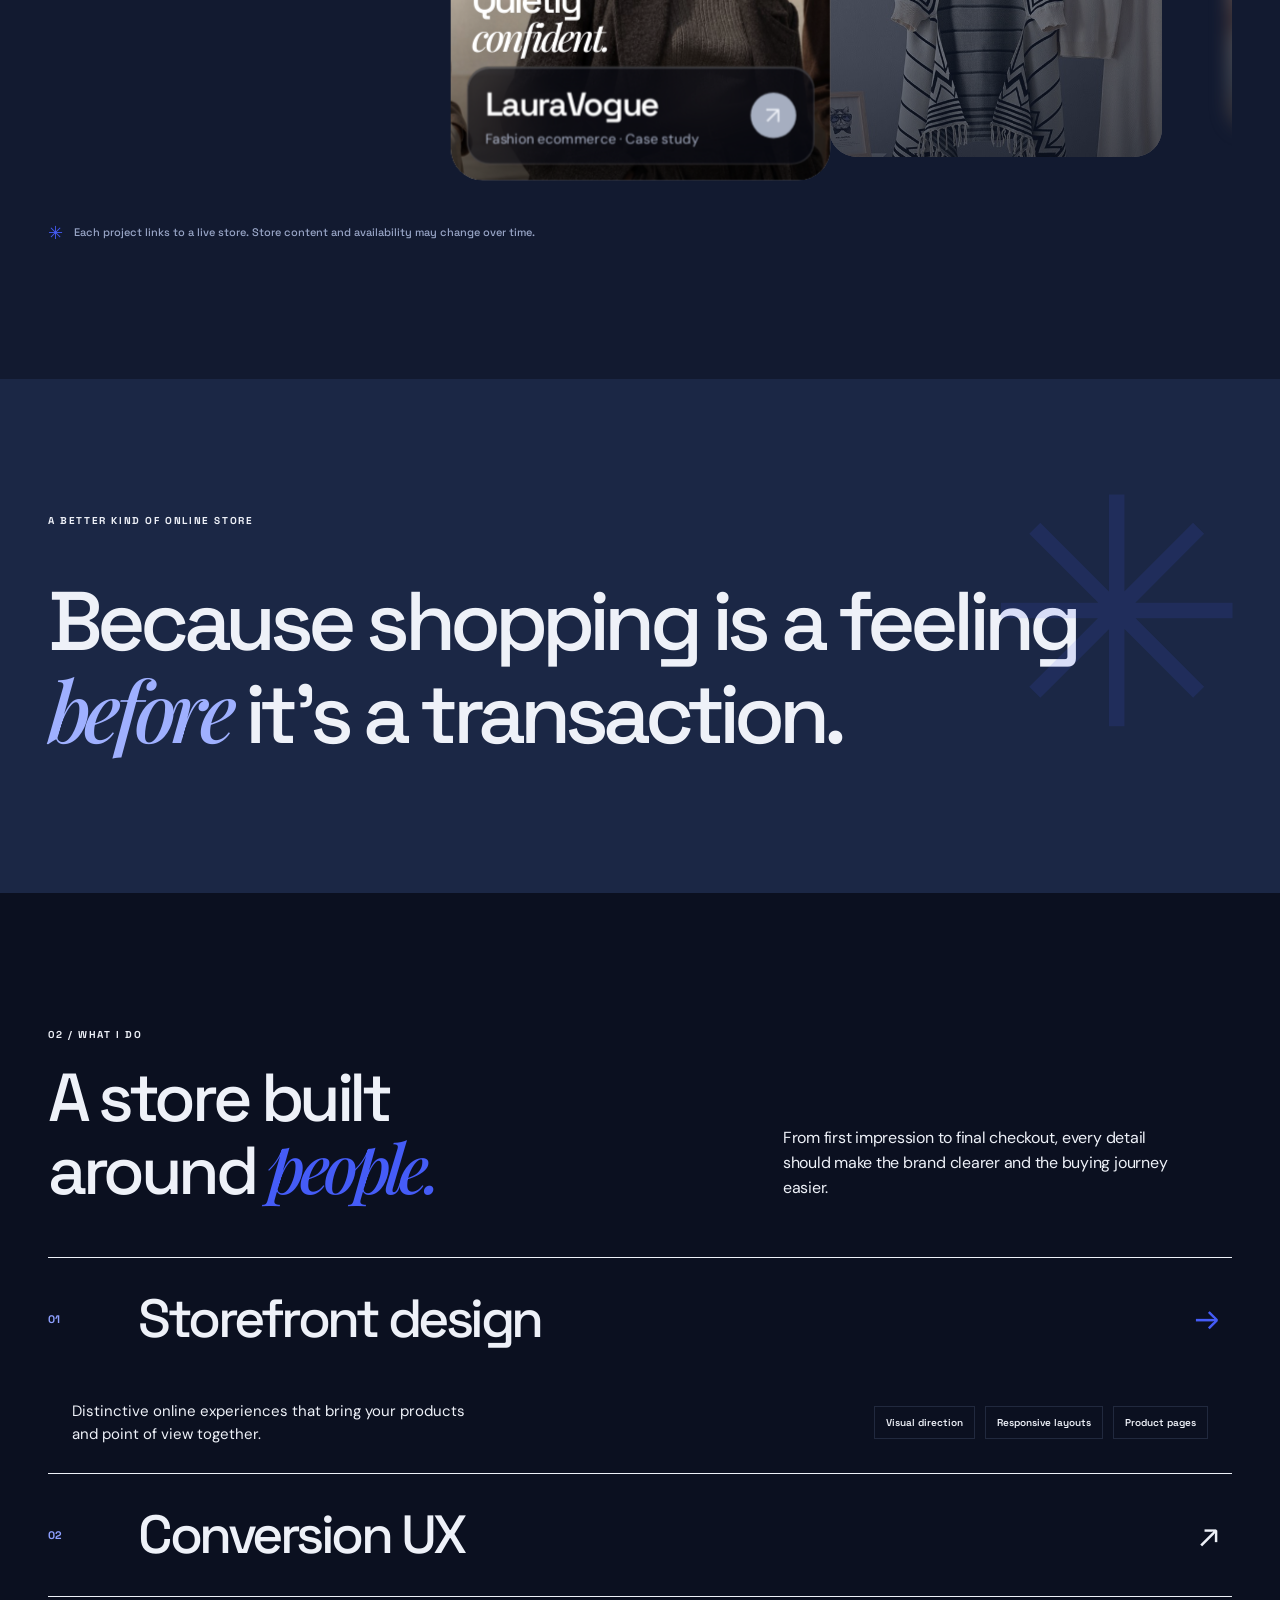
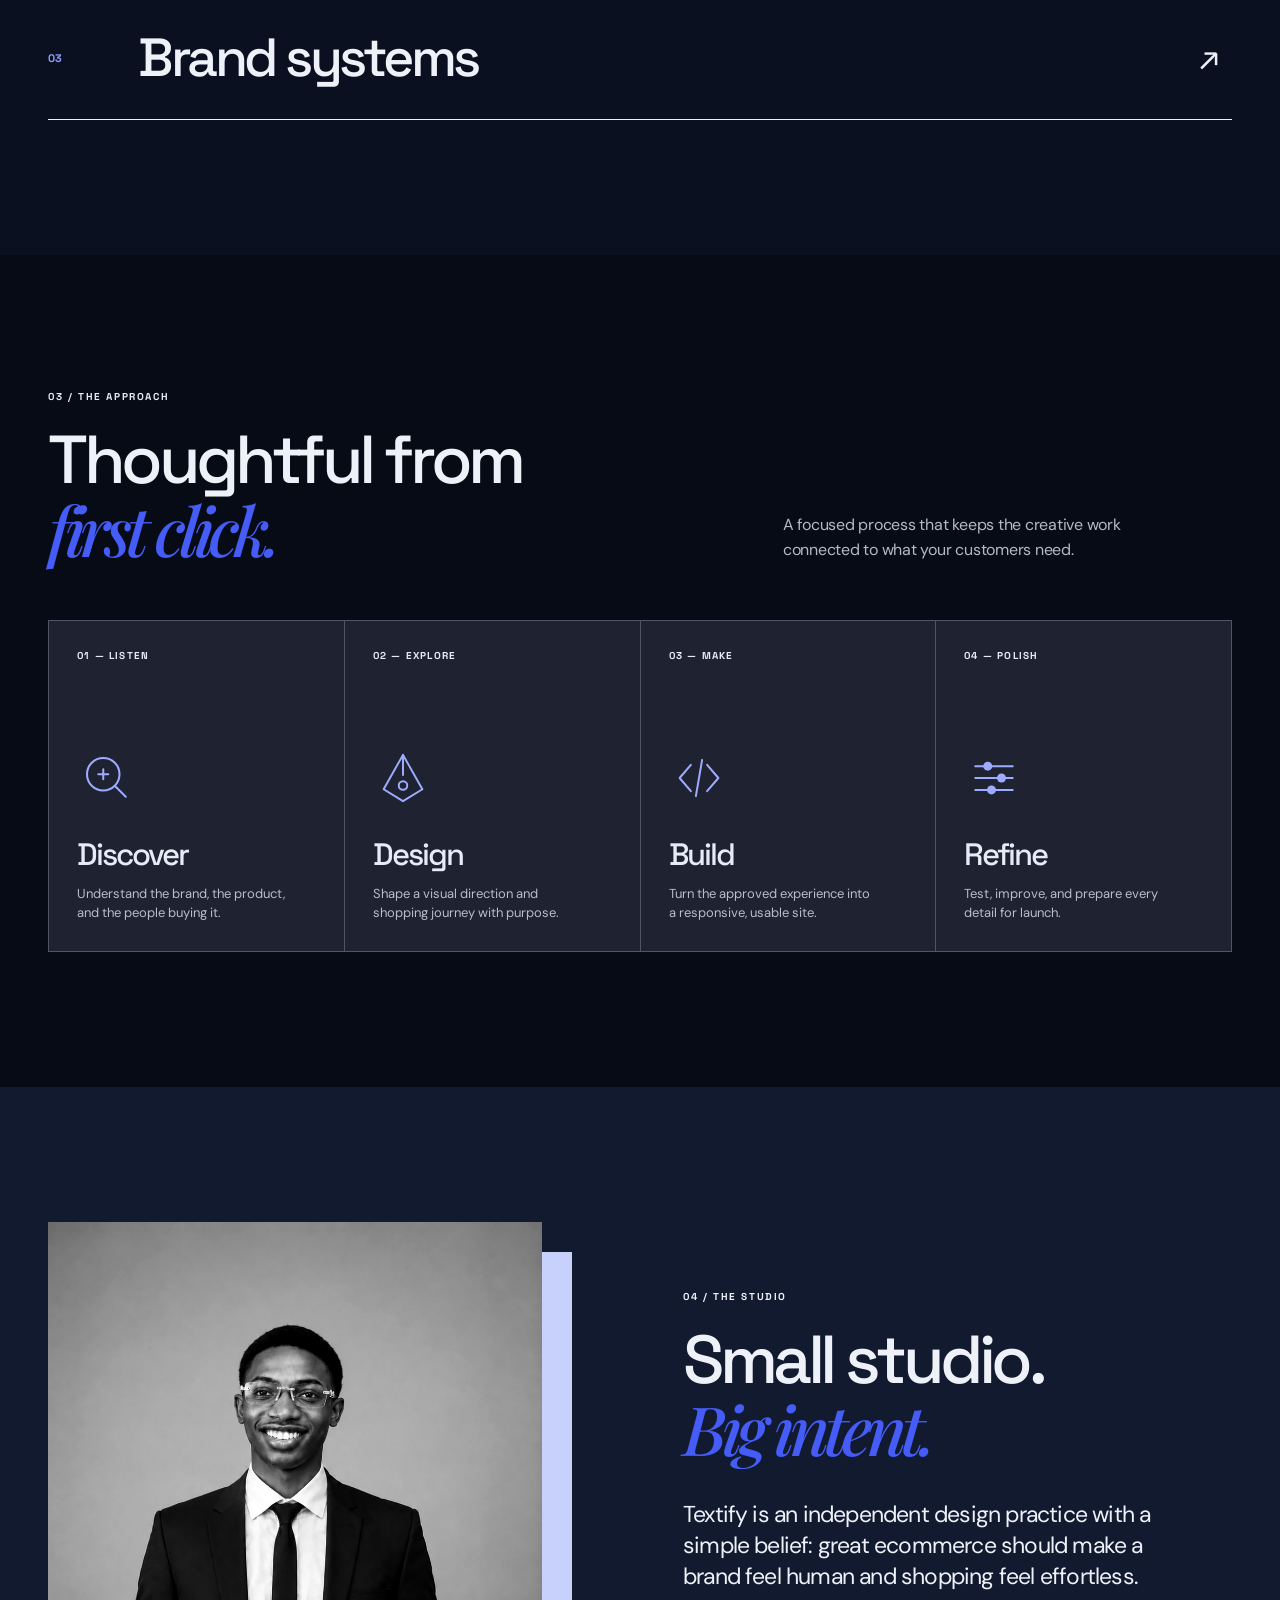
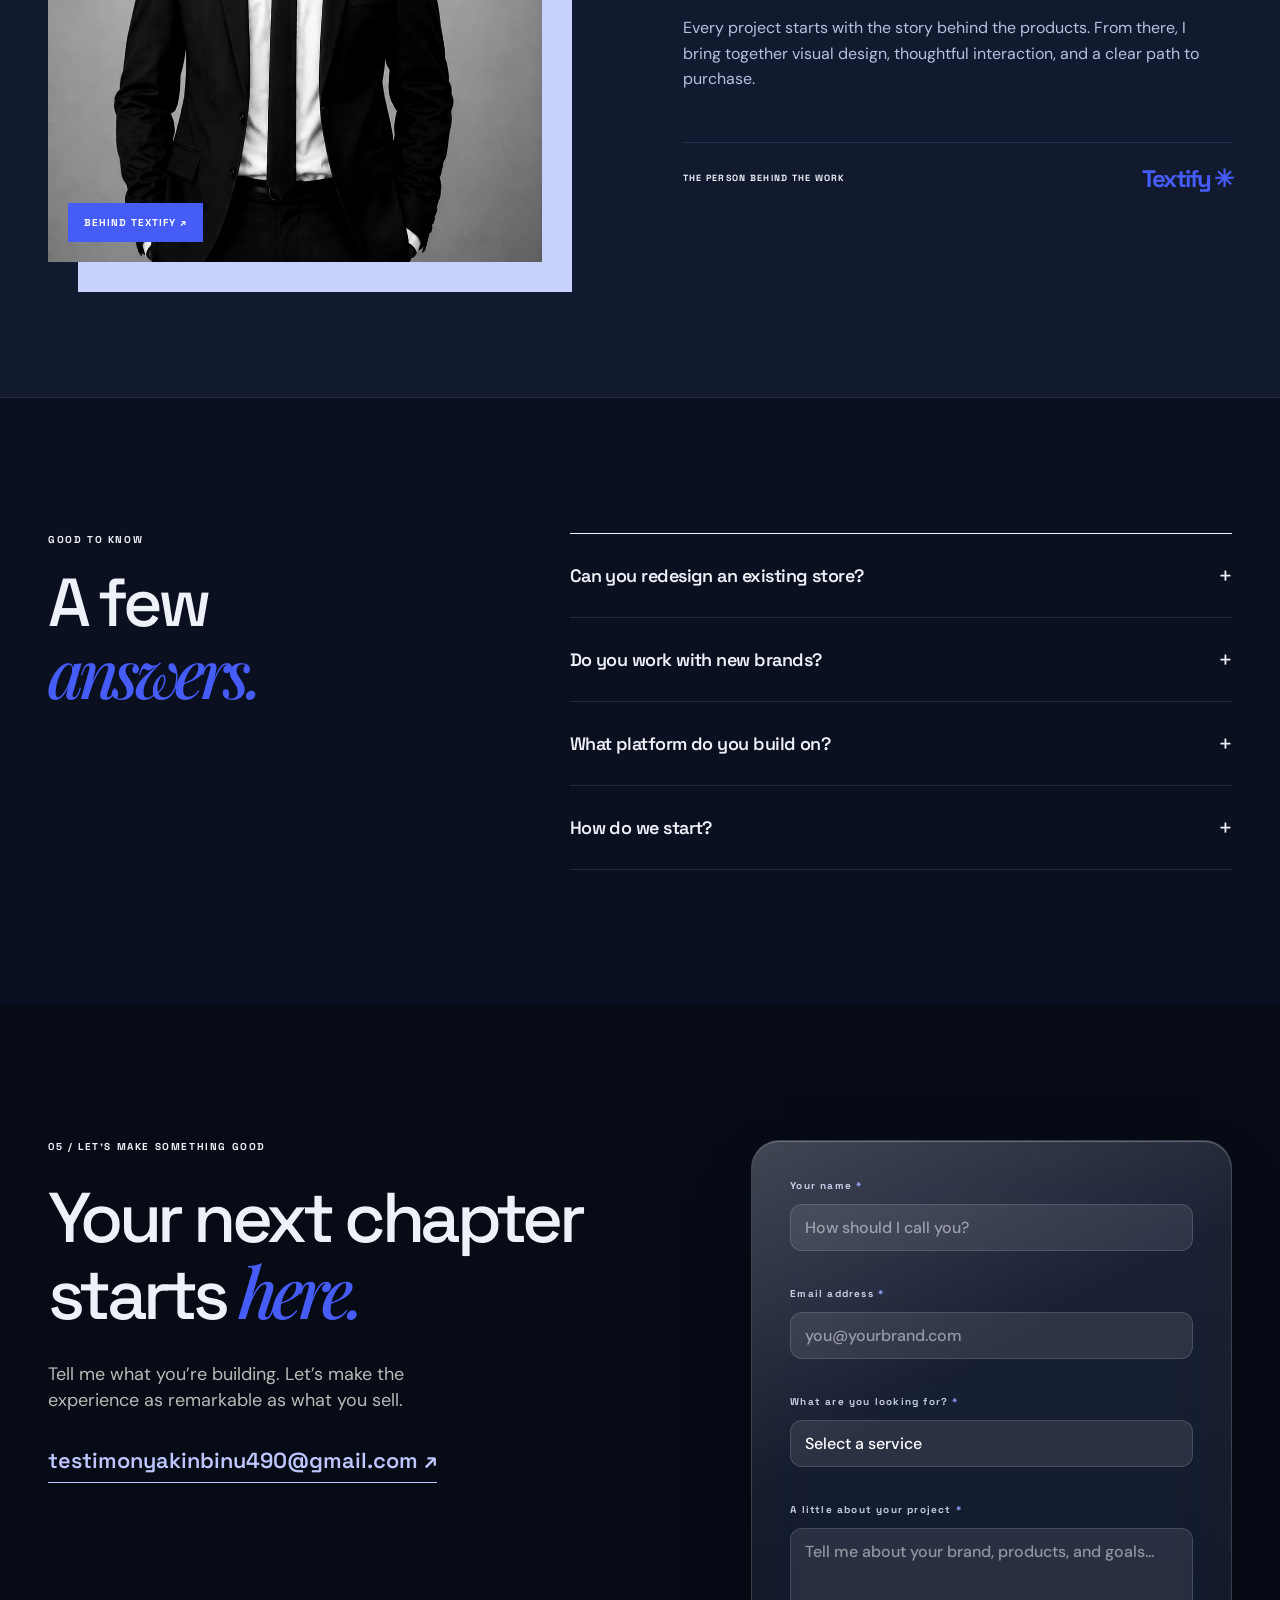
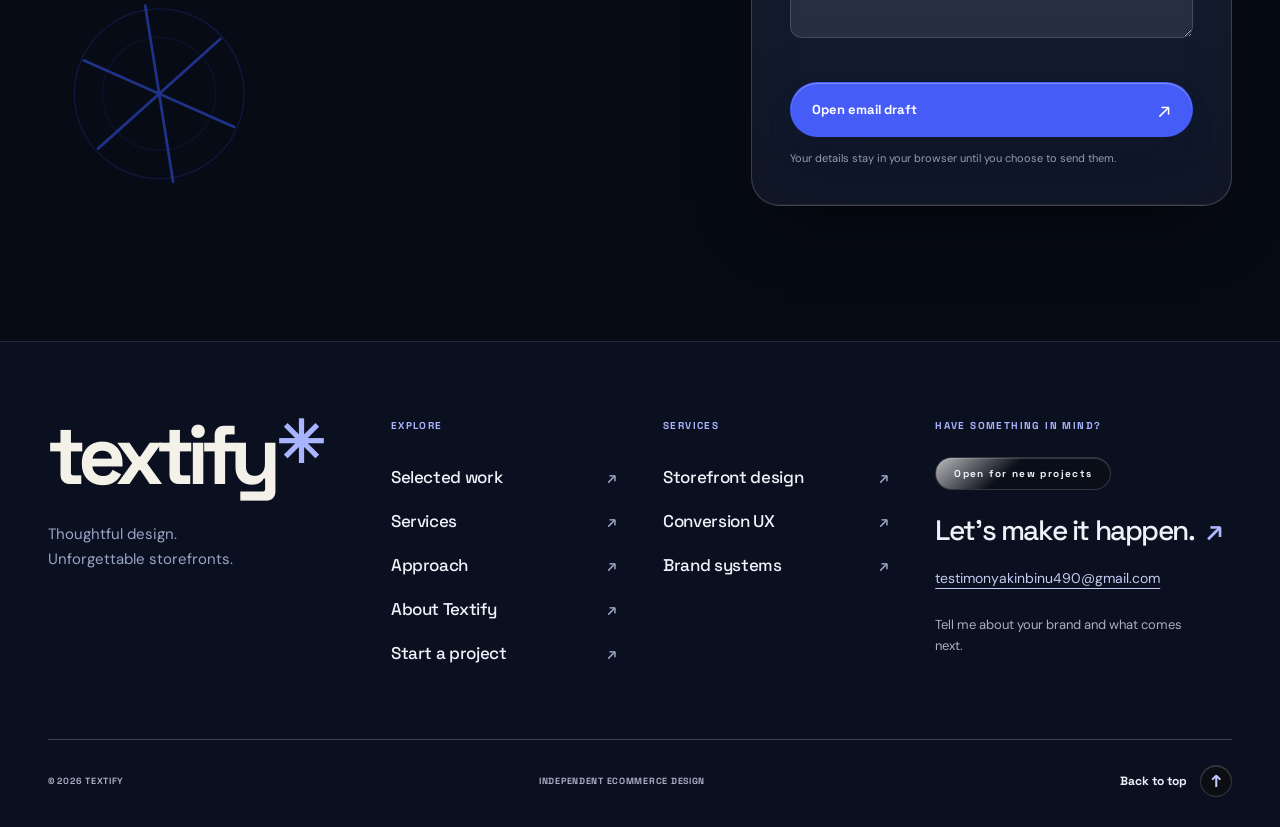
==== commit e65fc703: "Rail: drop prev/next buttons and stretch the centred square" ====
--- a/index.html
+++ b/index.html
@@ -73,7 +73,7 @@
       <div class="wrap">
         <div class="section-heading work-heading"><div><p class="eyebrow">01 / SELECTED WORK</p><h2 id="work-title">A little louder.<br><em>A lot more memorable.</em></h2></div><p>Six live stores. Six different worlds. Explore the work, then see each experience in the wild.</p></div>
         <div class="filter-bar" role="group" aria-label="Filter projects"><button class="filter active" type="button" data-filter="all" aria-pressed="true">All work <sup>06</sup></button><button class="filter" type="button" data-filter="fashion" aria-pressed="false">Fashion</button><button class="filter" type="button" data-filter="beauty" aria-pressed="false">Beauty</button><button class="filter" type="button" data-filter="lifestyle" aria-pressed="false">Lifestyle</button></div>
-        <div class="rail-nav" role="group" aria-label="Project carousel controls"><button class="rail-btn" type="button" id="rail-prev" aria-label="Previous project" aria-controls="project-grid"><svg width="18" height="18" viewBox="0 0 24 24" fill="none" stroke="currentColor" stroke-width="2" stroke-linecap="round" stroke-linejoin="round" aria-hidden="true" focusable="false"><path d="m15 5-7 7 7 7"/></svg></button><span class="rail-count" id="rail-count" aria-live="polite">01 / 06</span><button class="rail-btn" type="button" id="rail-next" aria-label="Next project" aria-controls="project-grid"><svg width="18" height="18" viewBox="0 0 24 24" fill="none" stroke="currentColor" stroke-width="2" stroke-linecap="round" stroke-linejoin="round" aria-hidden="true" focusable="false"><path d="m9 5 7 7-7 7"/></svg></button></div>
+        <p class="rail-count" id="rail-count" aria-live="polite">01 / 06</p>
         <div class="project-grid" id="project-grid" role="region" aria-label="Selected projects carousel" tabindex="0">
           <article class="project-card" data-category="fashion" ><a class="project-open" href="./works/lauravogue.html" aria-label="LauraVogue case study"><div class="project-art real-art art-laura"><img src="./assets/laura.jpg" alt="LauraVogue fashion campaign imagery" loading="lazy"><div class="real-art-top"><span>LAURAVOGUE</span><span>FASHION / 01</span></div><div class="real-art-title">Quietly<br><i>confident.</i></div><span class="art-corner">01 / 06</span></div><div class="project-meta"><span><strong>LauraVogue</strong><small>Fashion ecommerce · Case study</small></span><span class="project-arrow">↗</span></div></a></article>
           <article class="project-card" data-category="lifestyle fashion" ><a class="project-open" href="./works/ecoraft.html" aria-label="Ecoraftt case study"><div class="project-art real-art art-ecoraft"><img src="./assets/ecoraft.jpg" alt="Ecoraftt menswear collection imagery" loading="lazy"><div class="real-art-top"><span>ECORAFTT</span><span>LIFESTYLE / 02</span></div><div class="real-art-title">Style for<br><i>every day.</i></div><span class="art-corner">02 / 06</span></div><div class="project-meta"><span><strong>Ecoraftt</strong><small>Lifestyle ecommerce · Case study</small></span><span class="project-arrow">↗</span></div></a></article>
--- a/liquid.css
+++ b/liquid.css
@@ -174,24 +174,14 @@
    `transform` only, so promoting it never reflows the rail and
    the scroll position never jitters.
    ============================================================ */
-.rail-nav{display:flex;align-items:center;gap:14px;justify-content:center;margin:0 auto clamp(18px,2.5vw,28px)}
-.rail-btn{
-  display:grid;place-items:center;
-  width:42px;height:42px;border-radius:999px;
-  border:1px solid rgba(255,255,255,.16);
-  background:rgba(255,255,255,.08);
-  -webkit-backdrop-filter:blur(18px) saturate(180%);
-  backdrop-filter:blur(18px) saturate(180%);
-  color:var(--ink);
-  box-shadow:inset 0 1px 0 rgba(255,255,255,.24), 0 10px 26px -14px rgba(0,0,0,.7);
-  transition:background .25s,transform .25s,opacity .25s;
-}
-.rail-btn:hover:not(:disabled){background:rgba(255,255,255,.16);transform:translateY(-2px)}
-.rail-btn:disabled{opacity:.32;cursor:default}
-.rail-count{font-family:var(--font-mono);font-size:11px;letter-spacing:.14em;color:var(--muted)}
+.rail-count{
+  margin:0 auto clamp(18px,2.5vw,30px);
+  text-align:center;
+  font-family:var(--font-mono);font-size:11px;letter-spacing:.18em;color:var(--muted);
+}
 
 .work-section .project-grid{
-  --rail-card:clamp(190px,21vw,290px);
+  --rail-card:clamp(215px,26vw,372px);
   /* Symmetric half-viewport padding so the first and last cards can actually
      reach the centre. Without it they sit hard against the edge, "next" has
      nowhere to scroll, and the arrows appeared to do nothing. */
@@ -217,14 +207,14 @@
   margin:0;
   padding:0;
   scroll-snap-align:center;
-  opacity:.42;
-  transform:scale(.84) rotateY(9deg);
+  opacity:.4;
+  transform:scale(.82) rotateY(9deg);
   transform-origin:center;
   transition:transform .55s cubic-bezier(.2,.7,.1,1),opacity .45s ease;
 }
 .work-section .project-card.is-current{
   opacity:1;
-  transform:scale(1.3) rotateY(0deg);
+  transform:scale(1.14) rotateY(0deg);
   z-index:2;
 }
 /* the editorial stagger from the grid layout has no meaning on a rail */
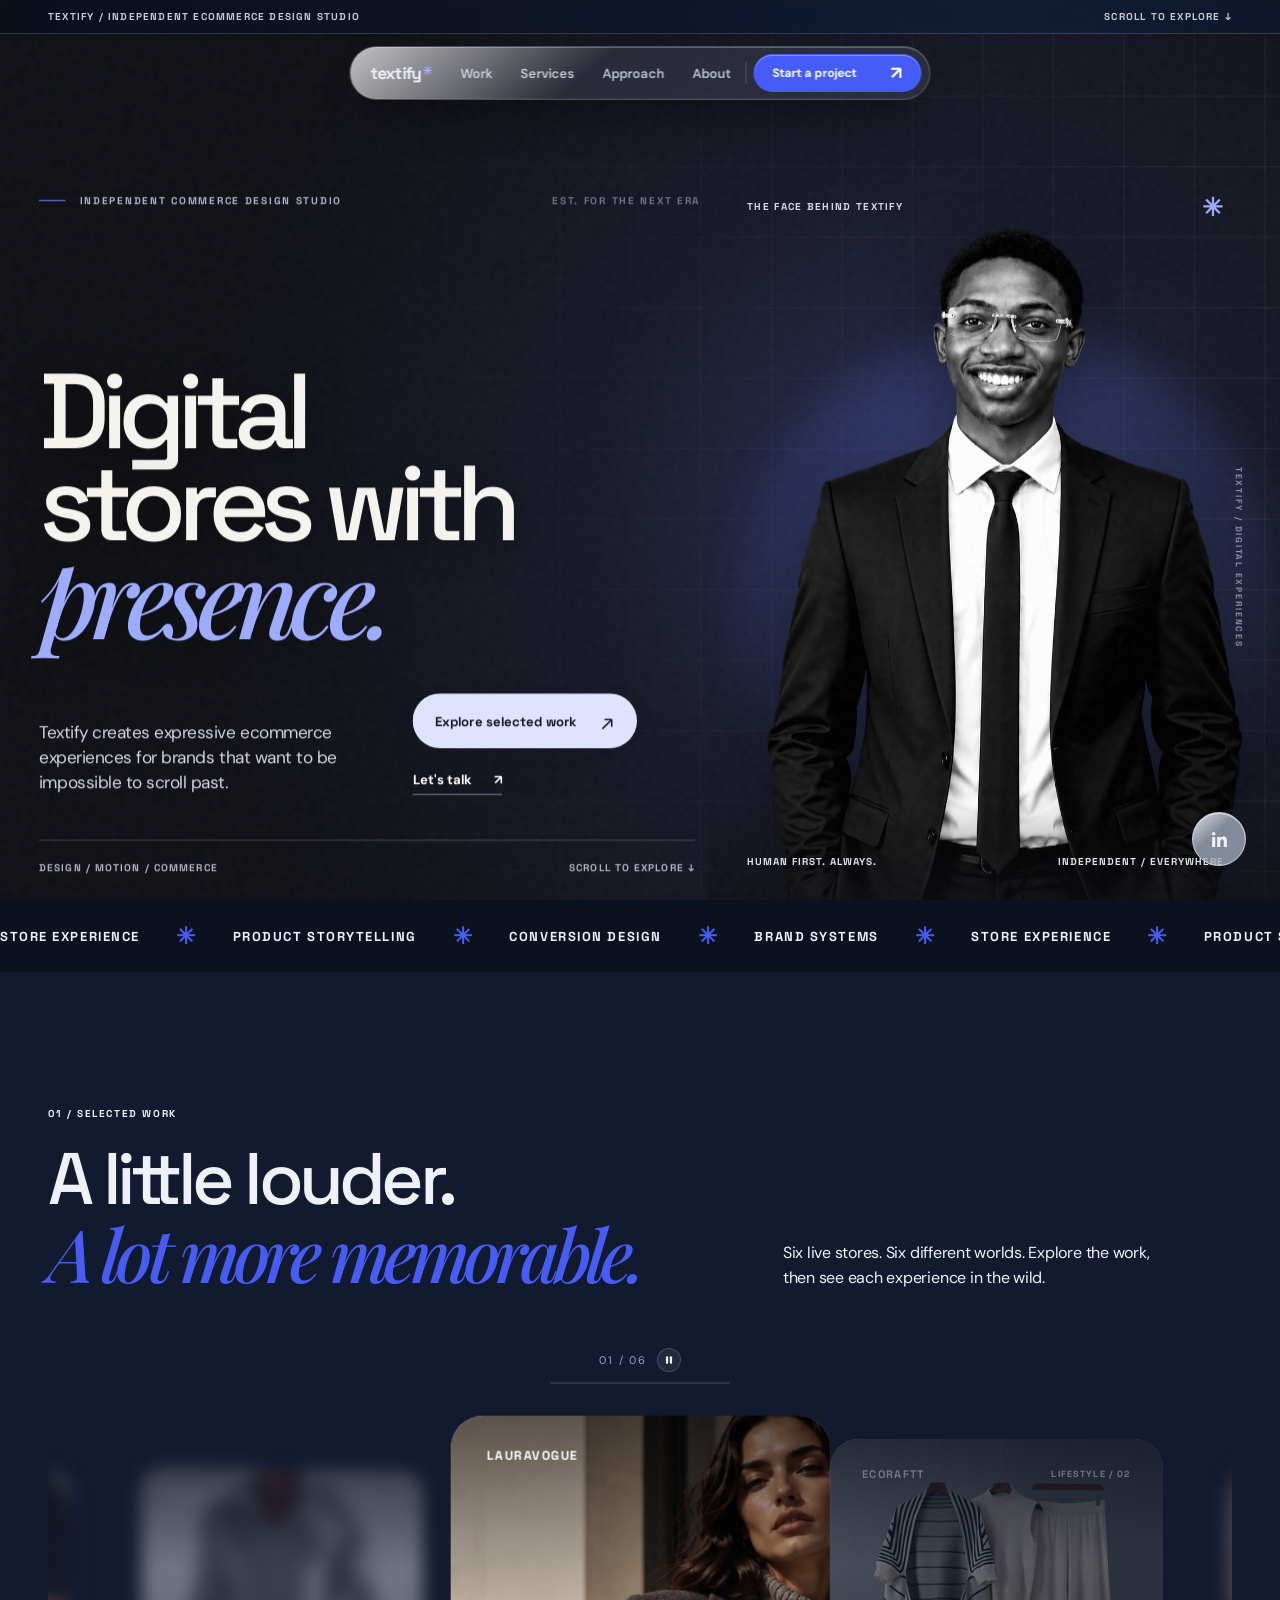
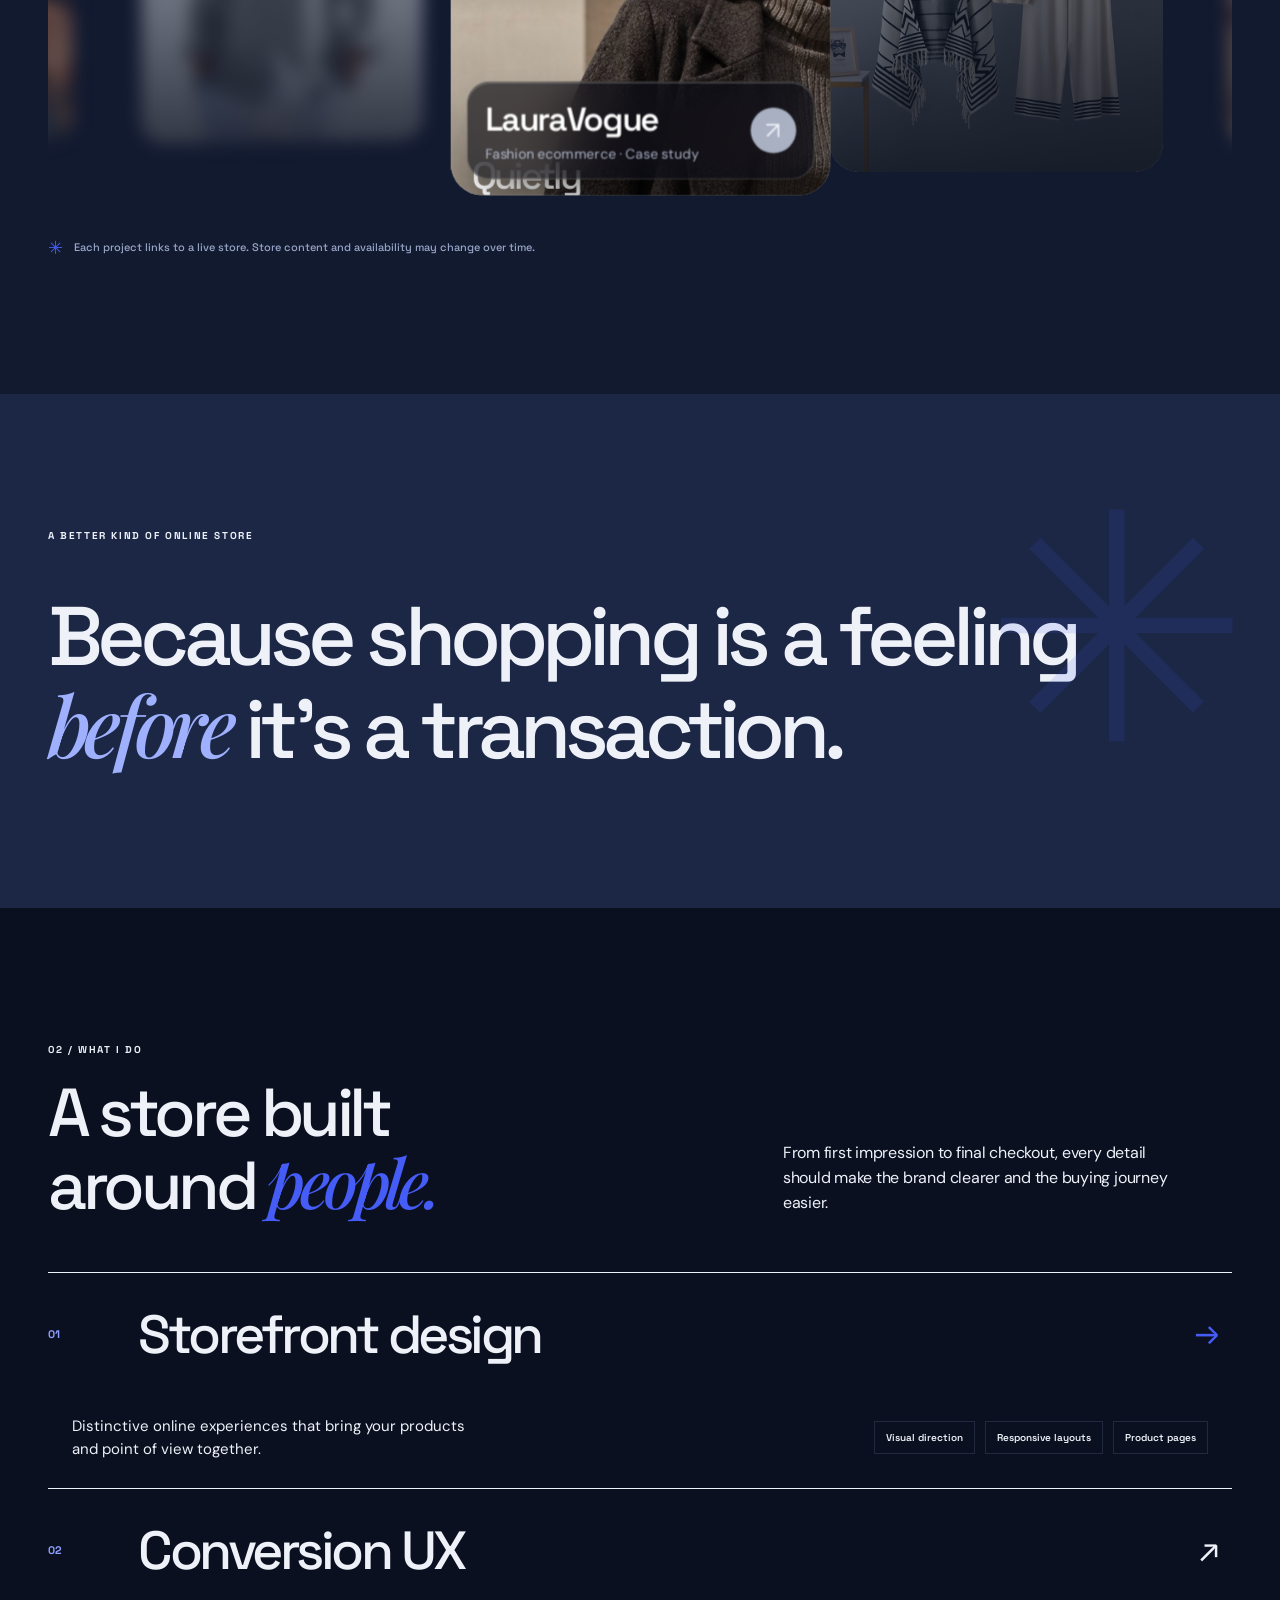
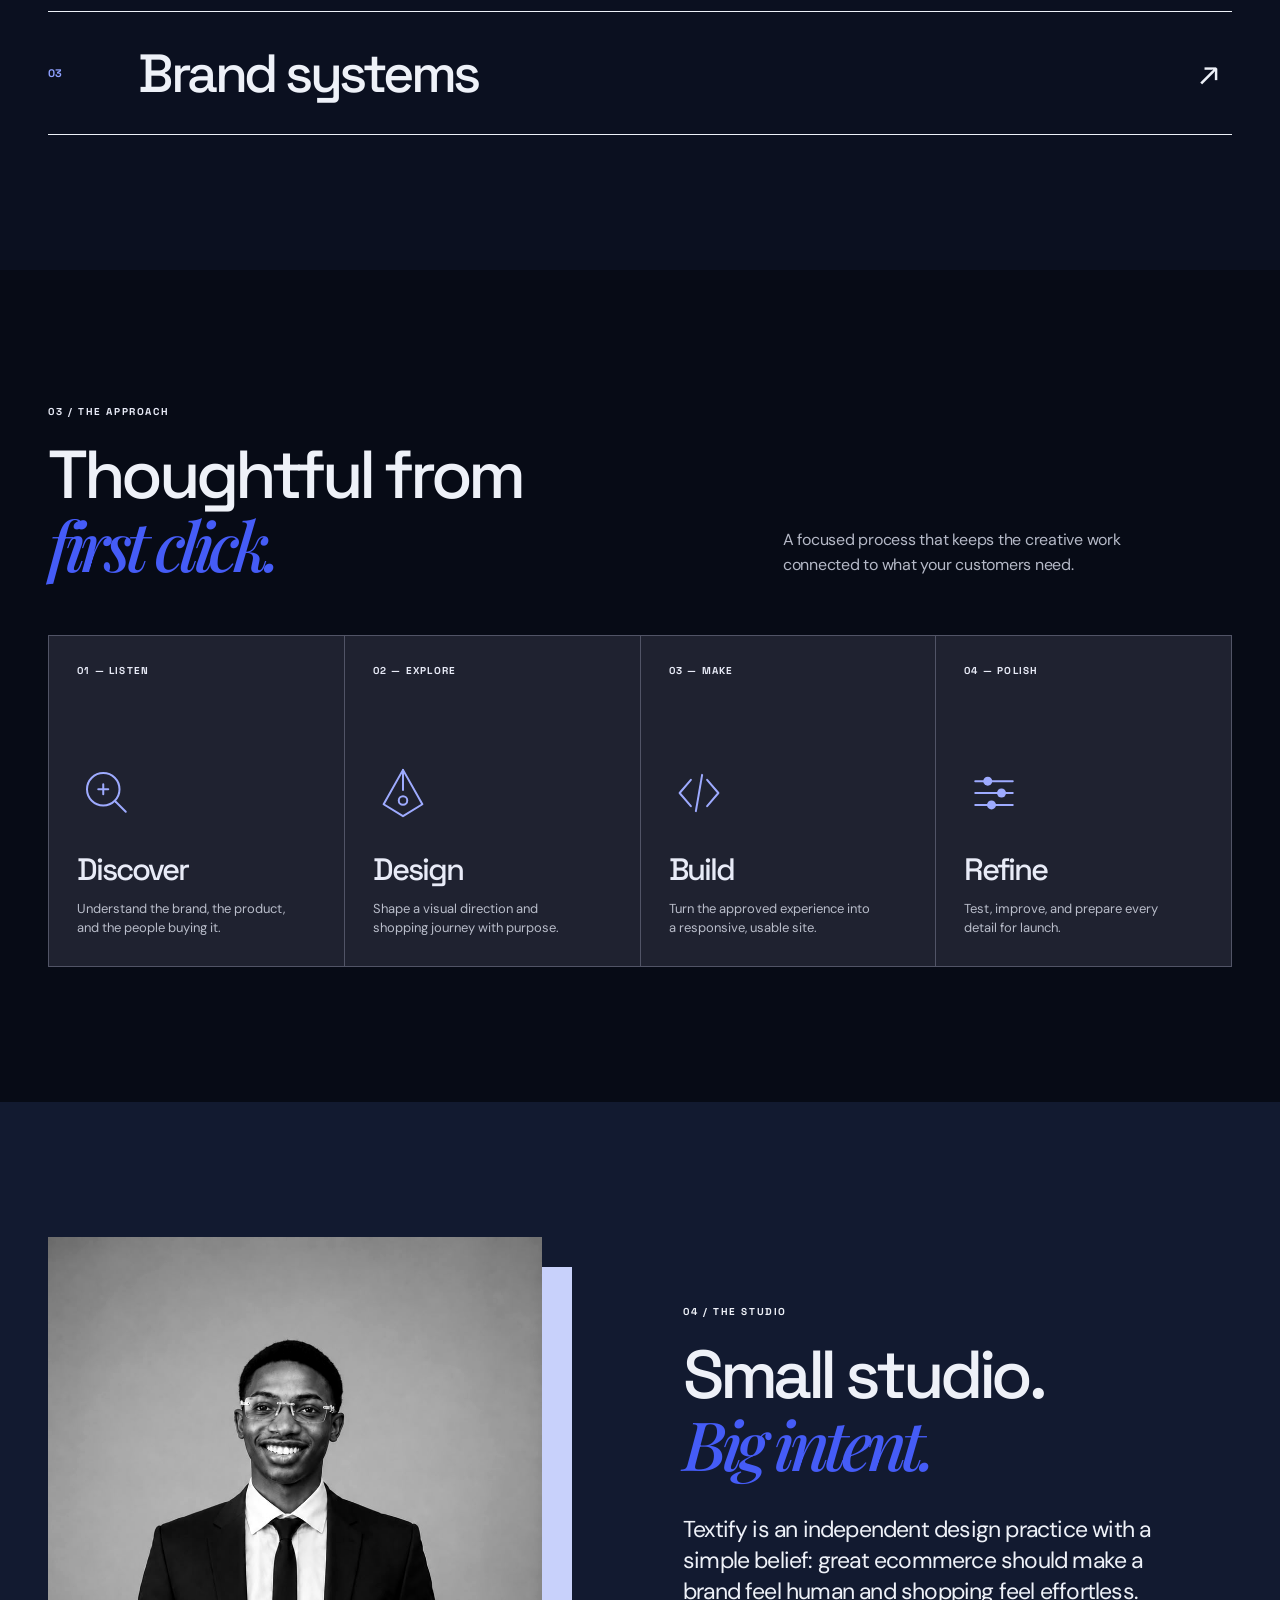
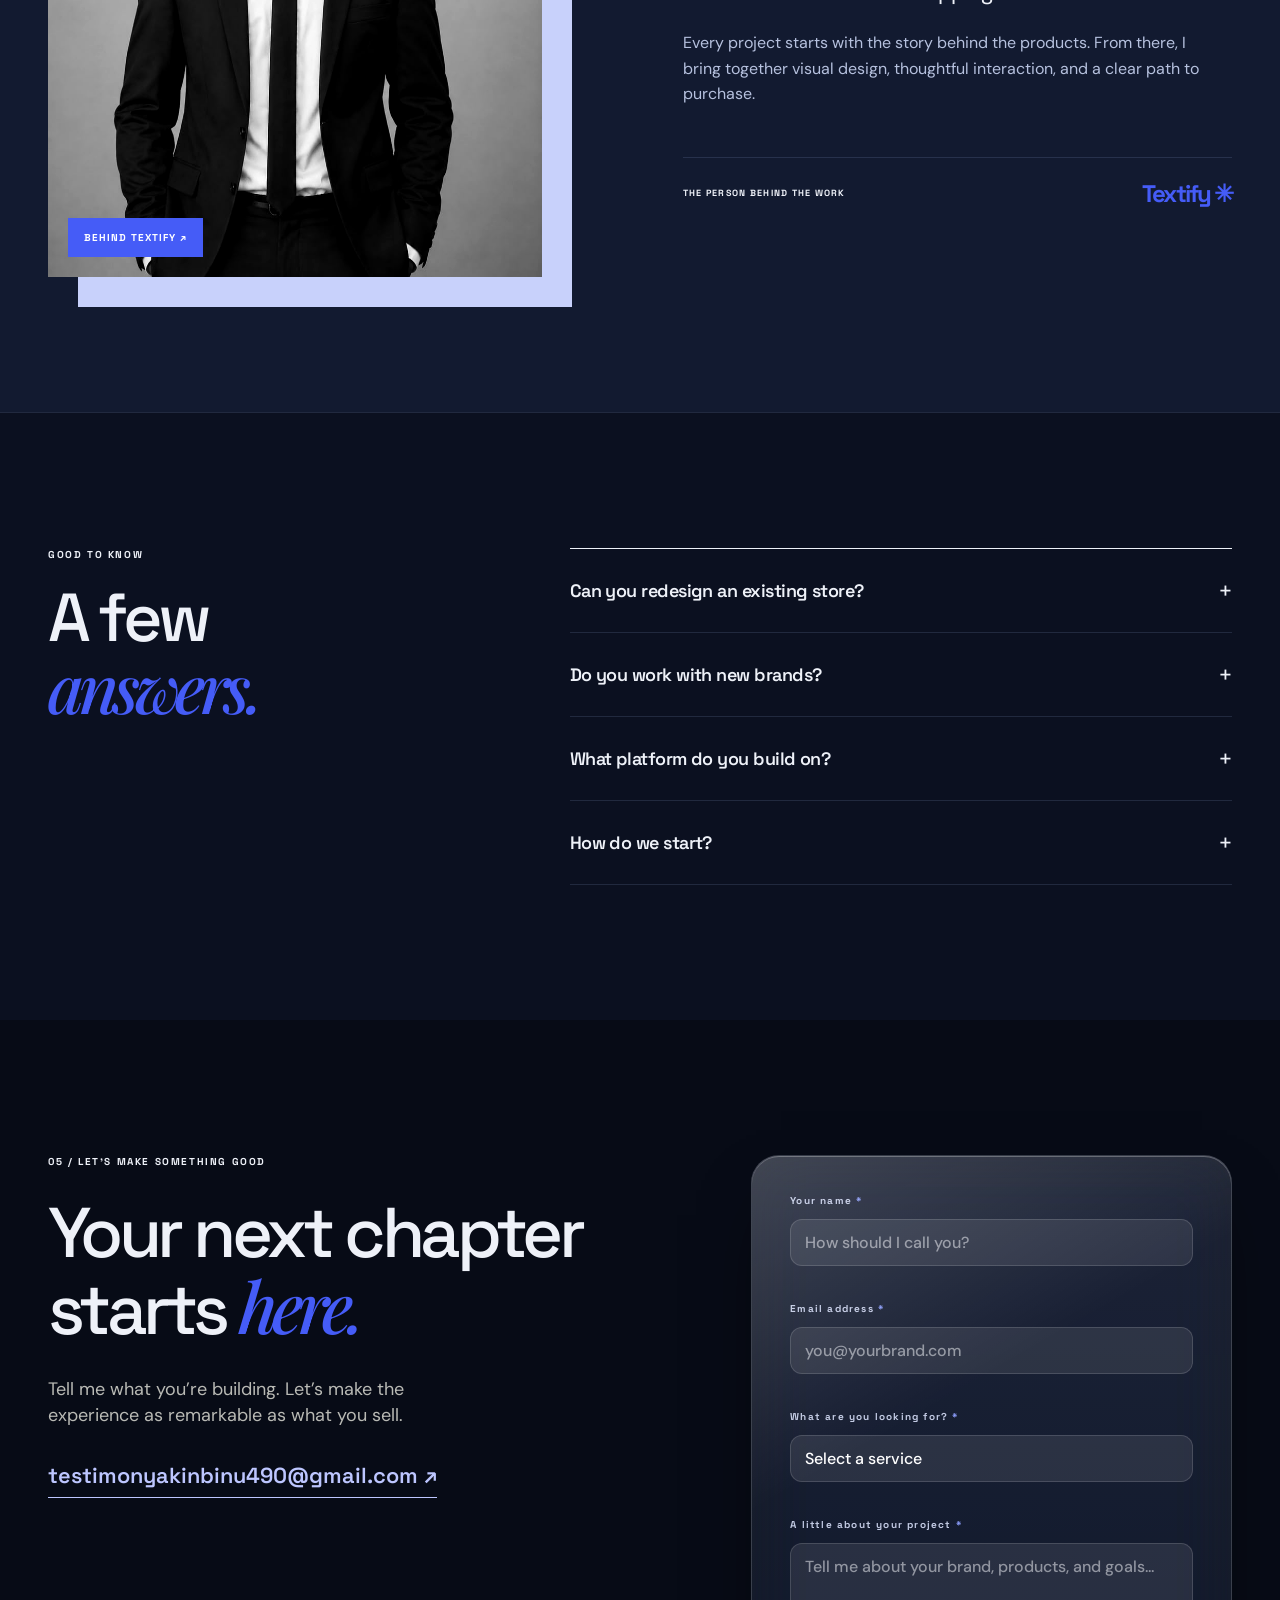
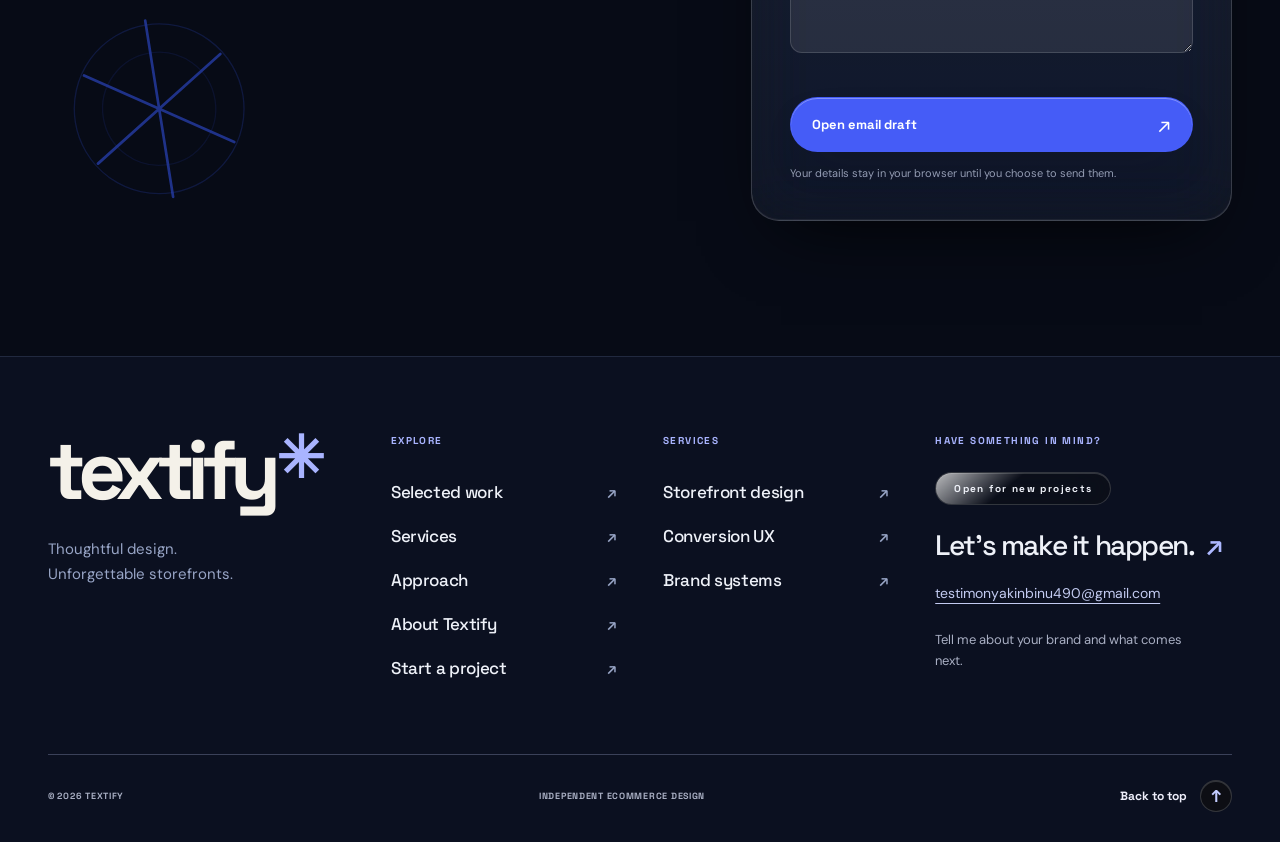
==== commit d03192fd: "Rail runs itself: two-minute autoplay, drag, seamless loop Holds each project for two minutes then g" ====
--- a/index.html
+++ b/index.html
@@ -73,8 +73,14 @@
       <div class="wrap">
         <div class="section-heading work-heading"><div><p class="eyebrow">01 / SELECTED WORK</p><h2 id="work-title">A little louder.<br><em>A lot more memorable.</em></h2></div><p>Six live stores. Six different worlds. Explore the work, then see each experience in the wild.</p></div>
         <div class="filter-bar" role="group" aria-label="Filter projects"><button class="filter active" type="button" data-filter="all" aria-pressed="true">All work <sup>06</sup></button><button class="filter" type="button" data-filter="fashion" aria-pressed="false">Fashion</button><button class="filter" type="button" data-filter="beauty" aria-pressed="false">Beauty</button><button class="filter" type="button" data-filter="lifestyle" aria-pressed="false">Lifestyle</button></div>
-        <p class="rail-count" id="rail-count" aria-live="polite">01 / 06</p>
-        <div class="project-grid" id="project-grid" role="region" aria-label="Selected projects carousel" tabindex="0">
+        <div class="rail-status">
+          <p class="rail-count" id="rail-count" aria-live="polite">01 / 06</p>
+          <button class="rail-toggle" id="rail-toggle" type="button" aria-pressed="false" aria-label="Pause the project carousel"><svg class="rail-icon rail-icon-pause" width="10" height="10" viewBox="0 0 12 12" aria-hidden="true" focusable="false"><rect x="2.3" y="1.5" width="2.7" height="9" rx="1.15"/><rect x="7" y="1.5" width="2.7" height="9" rx="1.15"/></svg><svg class="rail-icon rail-icon-play" width="10" height="10" viewBox="0 0 12 12" aria-hidden="true" focusable="false"><path d="M3.2 1.9 10.1 6 3.2 10.1z"/></svg></button>
+        </div>
+        <div class="rail-progress" id="rail-progress" aria-hidden="true"><span id="rail-progress-bar"></span></div>
+        <!-- data-dwell = ms each project holds the centre before the next slides in (2 minutes).
+             data-glide = ms one slide takes. Both are read by app.js; change them here. -->
+        <div class="project-grid" id="project-grid" role="region" aria-label="Selected projects carousel" tabindex="0" data-dwell="120000" data-glide="1100">
           <article class="project-card" data-category="fashion" ><a class="project-open" href="./works/lauravogue.html" aria-label="LauraVogue case study"><div class="project-art real-art art-laura"><img src="./assets/laura.jpg" alt="LauraVogue fashion campaign imagery" loading="lazy"><div class="real-art-top"><span>LAURAVOGUE</span><span>FASHION / 01</span></div><div class="real-art-title">Quietly<br><i>confident.</i></div><span class="art-corner">01 / 06</span></div><div class="project-meta"><span><strong>LauraVogue</strong><small>Fashion ecommerce · Case study</small></span><span class="project-arrow">↗</span></div></a></article>
           <article class="project-card" data-category="lifestyle fashion" ><a class="project-open" href="./works/ecoraft.html" aria-label="Ecoraftt case study"><div class="project-art real-art art-ecoraft"><img src="./assets/ecoraft.jpg" alt="Ecoraftt menswear collection imagery" loading="lazy"><div class="real-art-top"><span>ECORAFTT</span><span>LIFESTYLE / 02</span></div><div class="real-art-title">Style for<br><i>every day.</i></div><span class="art-corner">02 / 06</span></div><div class="project-meta"><span><strong>Ecoraftt</strong><small>Lifestyle ecommerce · Case study</small></span><span class="project-arrow">↗</span></div></a></article>
           <article class="project-card" data-category="beauty" ><a class="project-open" href="./works/dewlip.html" aria-label="Dewlip case study"><div class="project-art real-art art-dewlip"><img src="./assets/dewlip.jpg" alt="Dewlip lip treatment imagery" loading="lazy"><div class="real-art-top"><span>DEWLIP</span><span>BEAUTY / 03</span></div><div class="real-art-title">The beauty<br><i>of a ritual.</i></div><span class="art-corner">03 / 06</span></div><div class="project-meta"><span><strong>Dewlip</strong><small>Beauty ecommerce · Case study</small></span><span class="project-arrow">↗</span></div></a></article>
--- a/liquid.css
+++ b/liquid.css
@@ -174,11 +174,57 @@
    `transform` only, so promoting it never reflows the rail and
    the scroll position never jitters.
    ============================================================ */
+.rail-status{
+  display:flex;
+  align-items:center;
+  justify-content:center;
+  gap:10px;
+  margin:0 auto clamp(6px,.8vw,10px);
+}
 .rail-count{
-  margin:0 auto clamp(18px,2.5vw,30px);
-  text-align:center;
+  margin:0;
   font-family:var(--font-mono);font-size:11px;letter-spacing:.18em;color:var(--muted);
 }
+/* Autoplay has to be stoppable: WCAG 2.2.2 wants a pause control wherever
+   something moves on its own for more than five seconds. */
+.rail-toggle{
+  display:grid;place-items:center;
+  width:24px;height:24px;padding:0;
+  border-radius:999px;
+  border:1px solid rgba(255,255,255,.16);
+  background:rgba(255,255,255,.07);
+  color:var(--ink);
+  cursor:pointer;
+  transition:background .25s,transform .25s;
+}
+.rail-toggle:hover{background:rgba(255,255,255,.15);transform:scale(1.06)}
+.rail-icon{fill:currentColor}
+.rail-icon-play{display:none}
+.rail-toggle[aria-pressed="true"] .rail-icon-pause{display:none}
+.rail-toggle[aria-pressed="true"] .rail-icon-play{display:block}
+/* The wait for the next project, drawn as a hairline that fills up. */
+.rail-progress{
+  width:clamp(110px,14vw,190px);
+  height:2px;
+  margin:0 auto clamp(14px,1.8vw,24px);
+  border-radius:999px;
+  background:rgba(255,255,255,.12);
+  overflow:hidden;
+}
+.rail-progress span{
+  display:block;
+  width:100%;height:100%;
+  transform:scaleX(0);
+  transform-origin:left center;
+  background:linear-gradient(90deg,#8ea0ff,#c8d1fb);
+  box-shadow:0 0 10px rgba(142,160,255,.6);
+  will-change:transform;
+}
+/* A looping copy must never read as a seventh project: no pointer, no tab stop. */
+.work-section .project-card.is-clone{pointer-events:none}
+/* No autoplay means nothing to report and nothing to stop. */
+[data-autoplay="off"] .rail-status,
+[data-autoplay="off"] .rail-progress{display:none}
 
 .work-section .project-grid{
   --rail-card:clamp(215px,26vw,372px);
@@ -199,6 +245,15 @@
   perspective:1600px;
 }
 .work-section .project-grid::-webkit-scrollbar{display:none}
+
+/* The rail answers a mouse drag as well as a finger, so a drag must not start
+   a text selection or show the link cursor while it is in progress. Without
+   the drag flag the art starts a native image drag instead, and a cancelled
+   pointer stream leaves the carousel stranded mid-gesture. */
+.work-section .project-grid{user-select:none}
+.work-section .project-grid.is-dragging,
+.work-section .project-grid.is-dragging *{cursor:grabbing}
+.work-section .project-grid img{-webkit-user-drag:none;user-drag:none}
 
 .work-section .project-card{
   flex:0 0 auto;
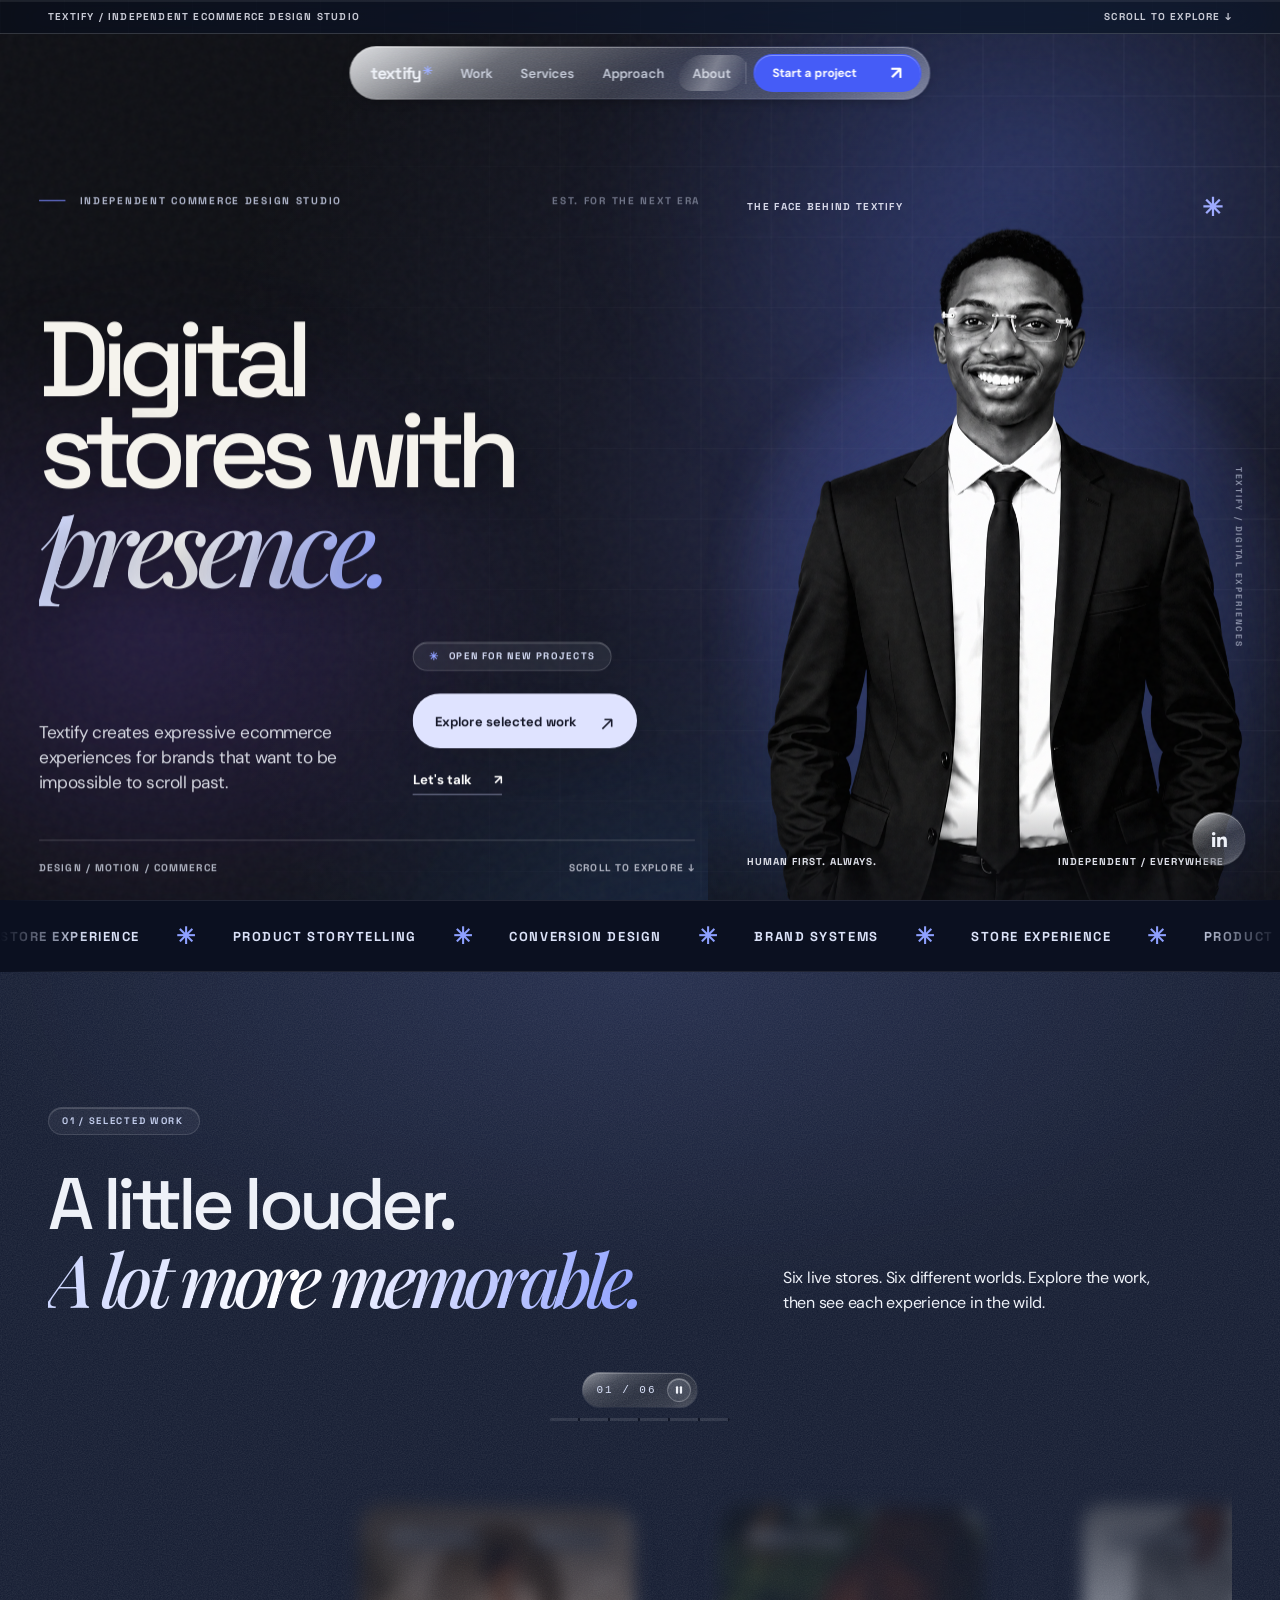
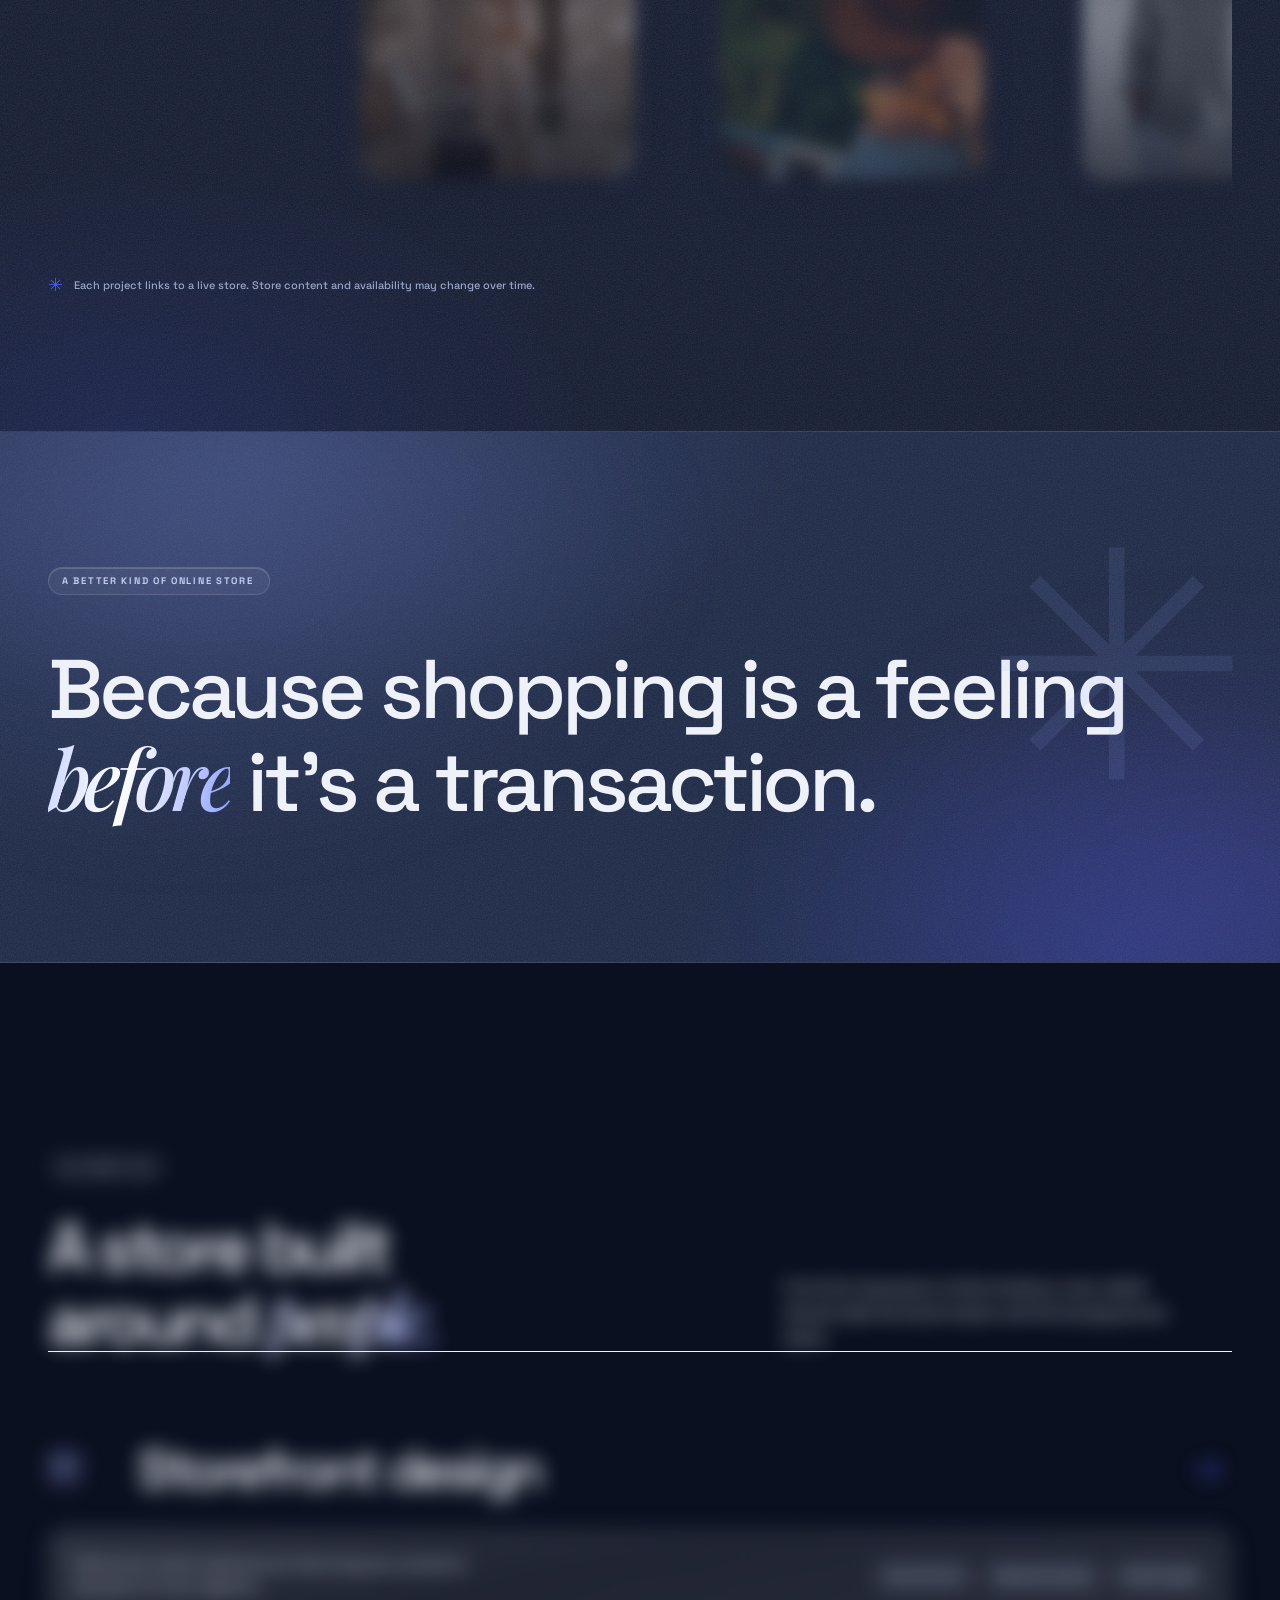
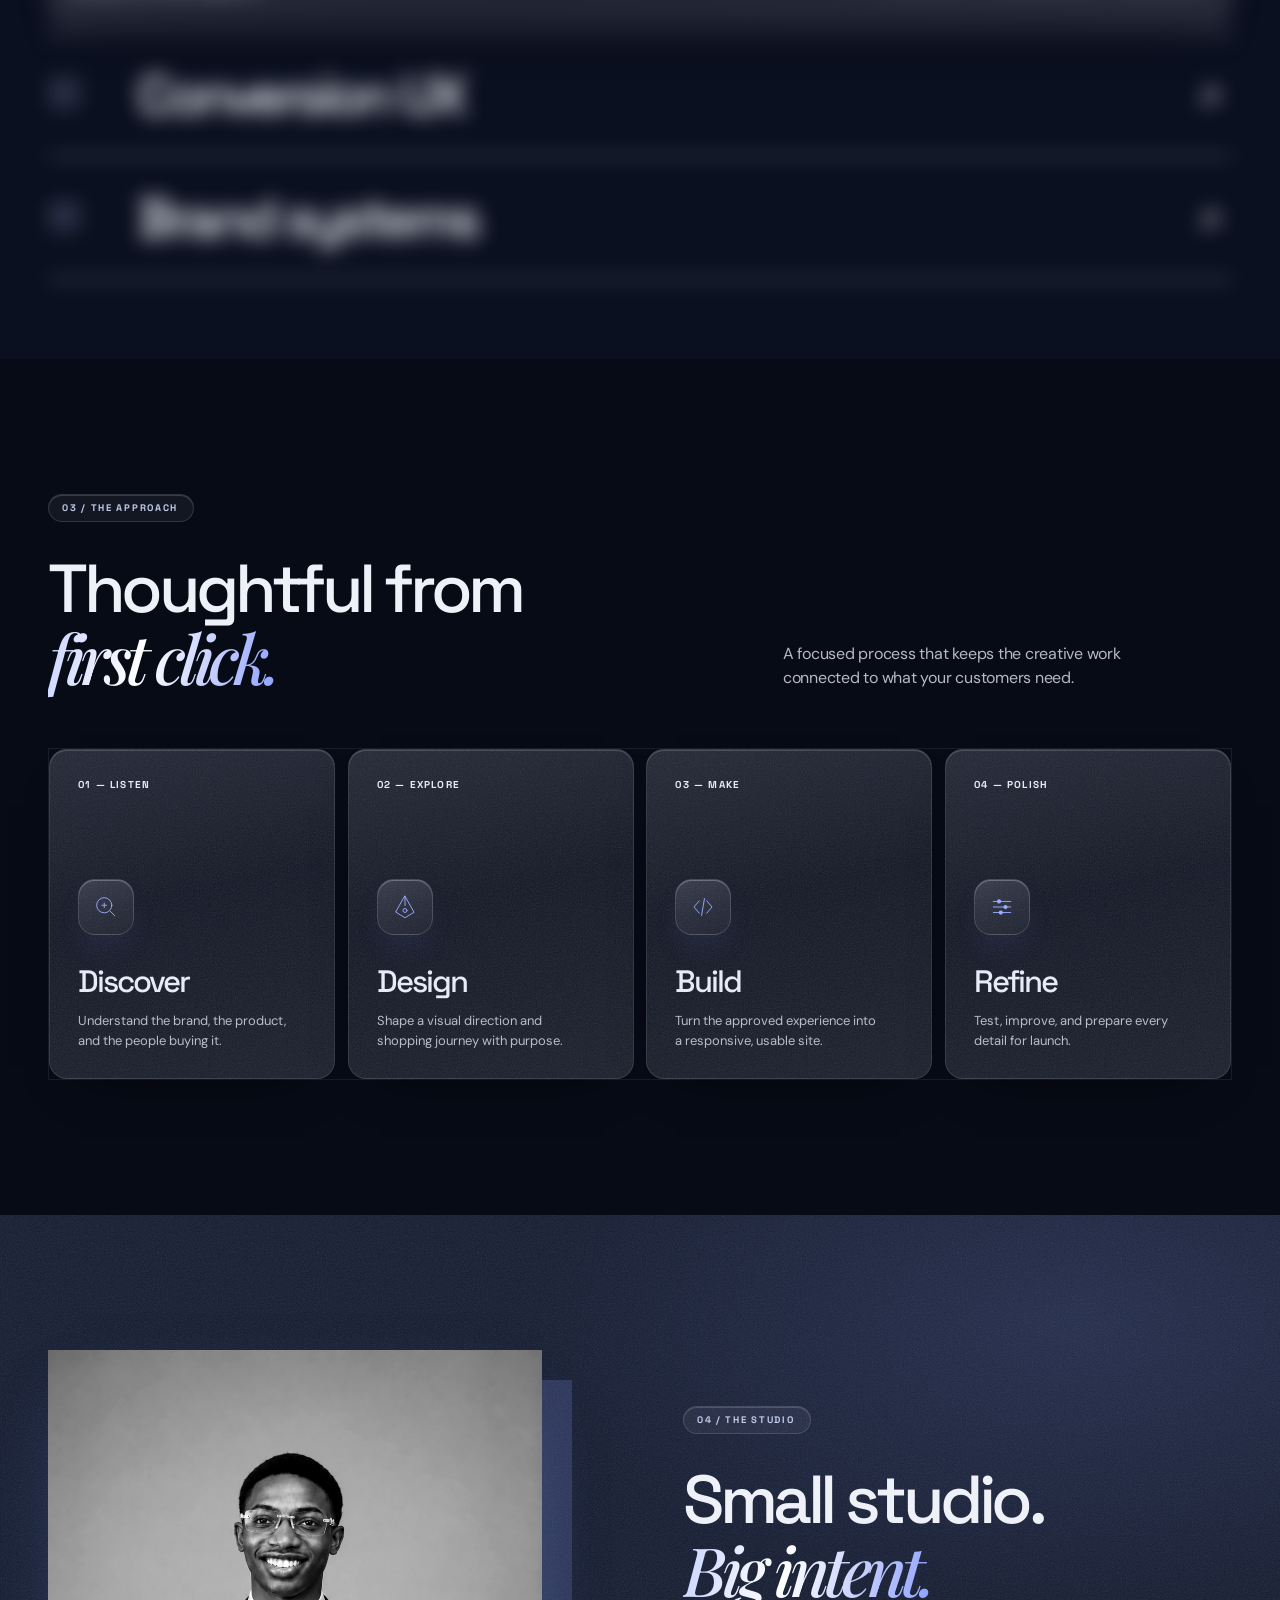
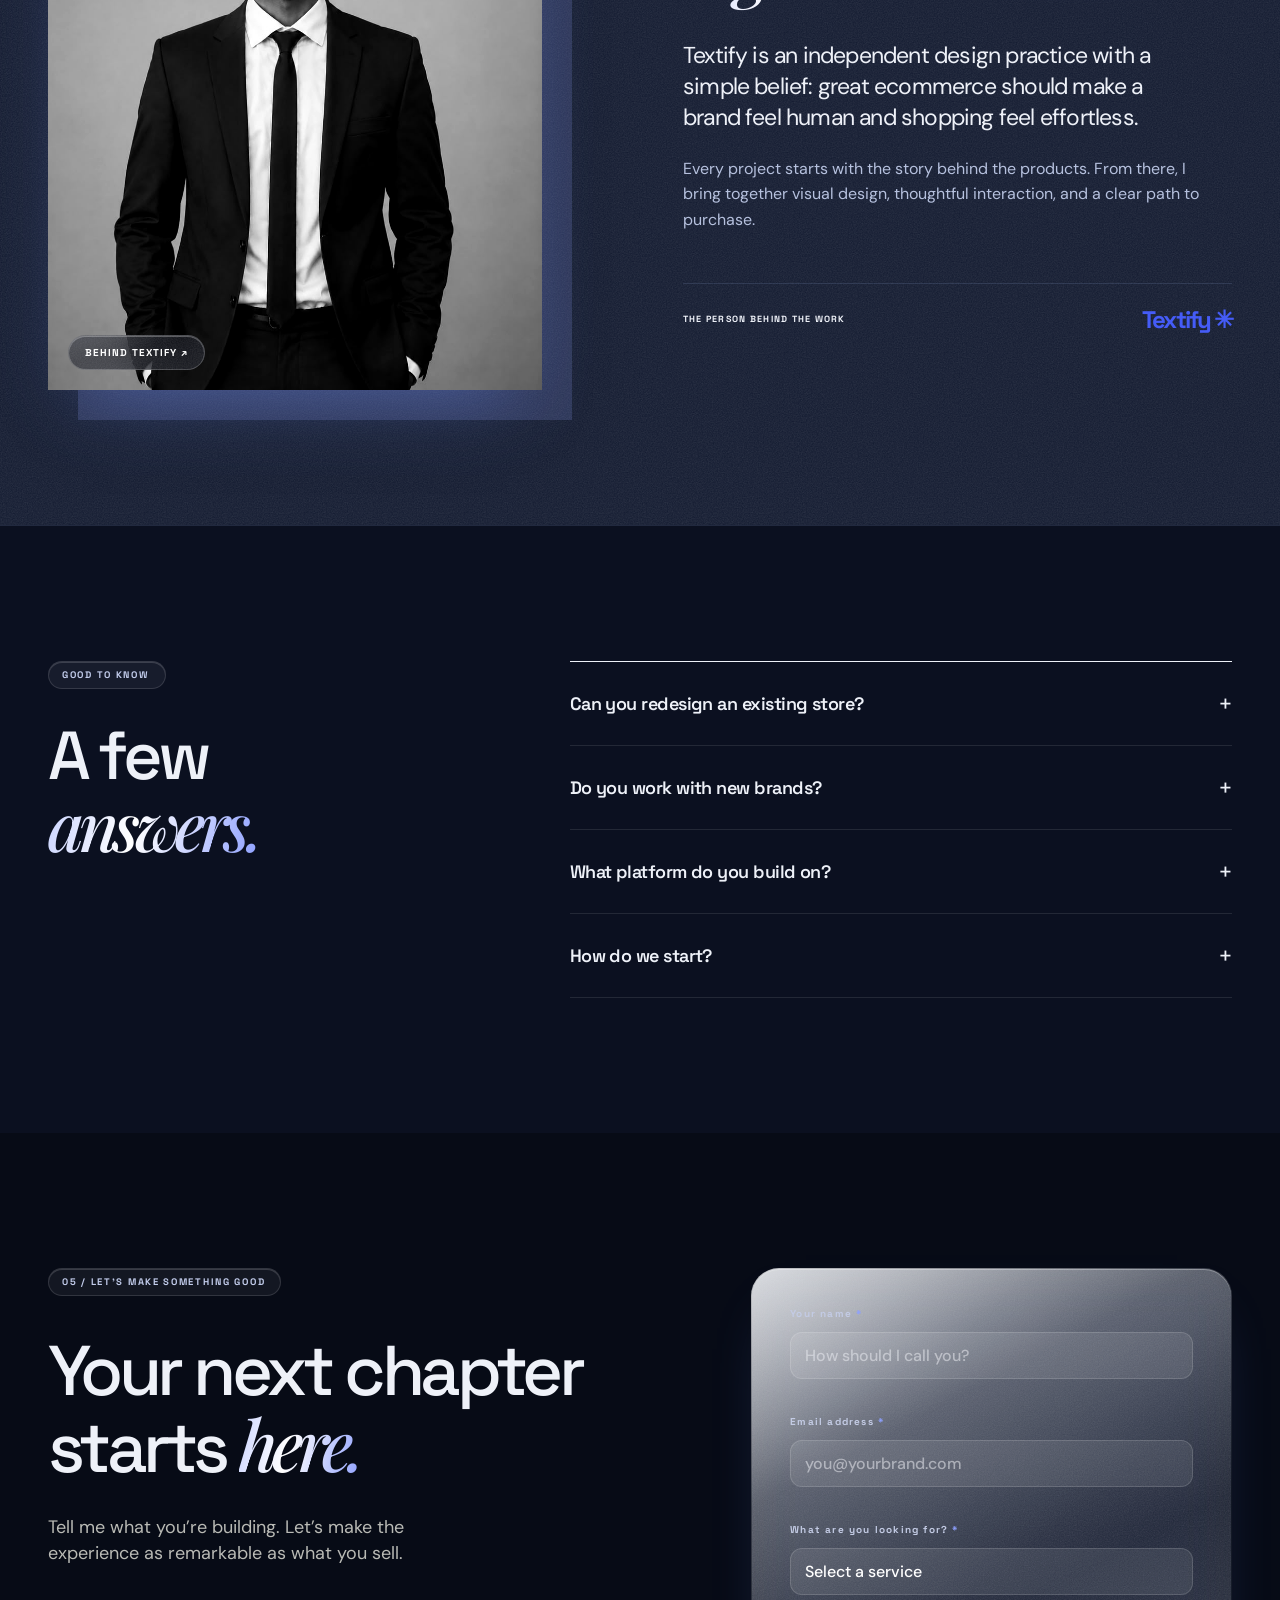
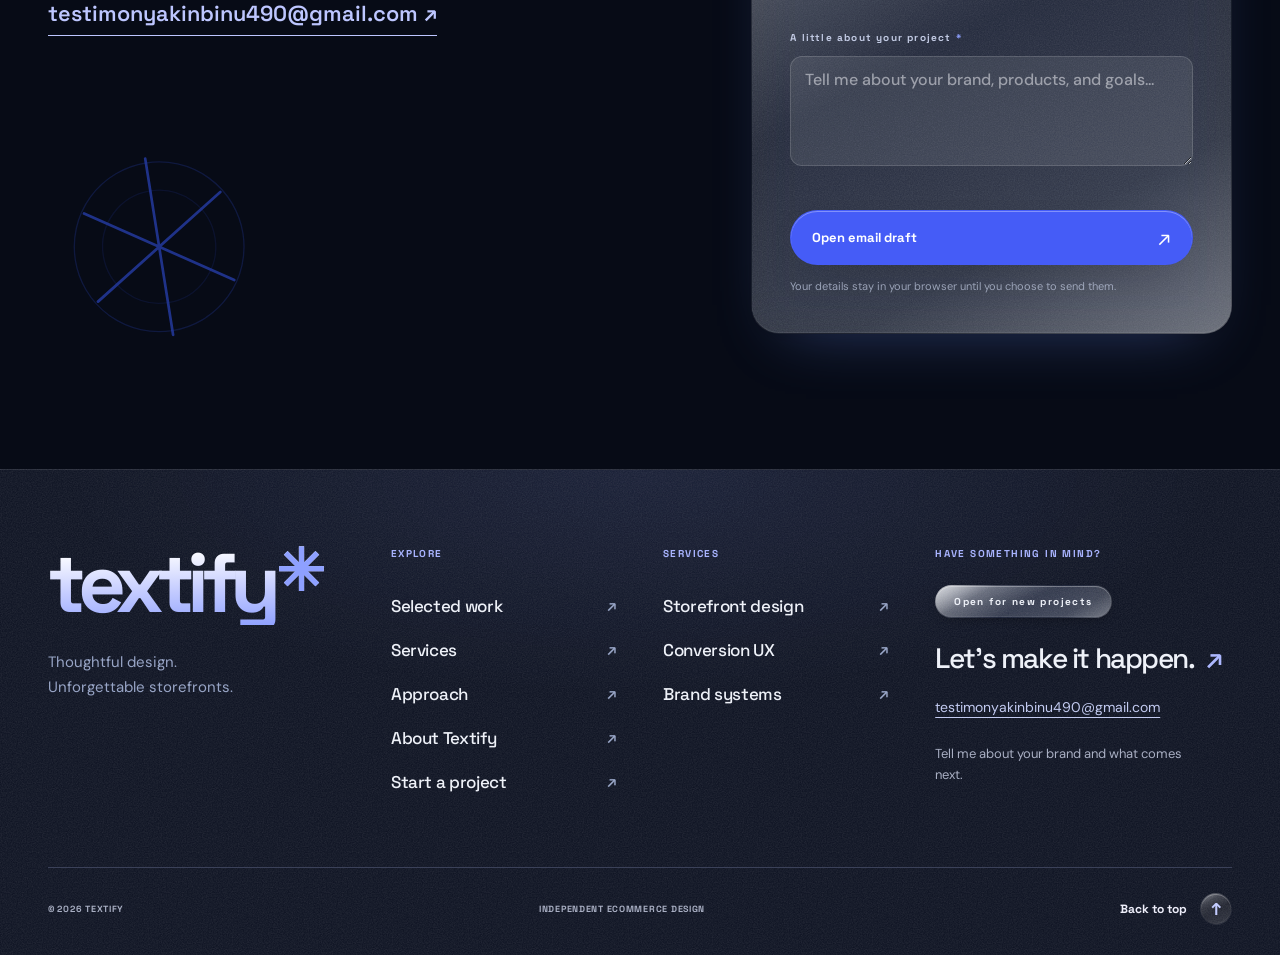
==== commit c9ed7800: "Refine the liquid-glass portfolio: third pass A visual refresh that keeps the dark navy canvas and t" ====
--- a/index.html
+++ b/index.html
@@ -3,7 +3,8 @@
 <head>
   <meta charset="utf-8">
   <meta name="viewport" content="width=device-width, initial-scale=1">
-  <meta name="theme-color" content="#f4f1e9">
+  <meta name="theme-color" content="#0b1020">
+  <meta name="color-scheme" content="dark">
   <meta name="description" content="Textify designs distinctive ecommerce storefronts, product stories, and shopping experiences.">
   <title>Textify — Commerce, considered.</title>
   <link rel="icon" href="data:image/svg+xml,%3Csvg xmlns='http://www.w3.org/2000/svg' viewBox='0 0 64 64'%3E%3Crect width='64' height='64' rx='13' fill='%23395afe'/%3E%3Ctext x='32' y='46' font-family='Arial,Helvetica,sans-serif' font-size='42' fill='%23fff' text-anchor='middle'%3E%E2%9C%B3%3C/text%3E%3C/svg%3E">
@@ -25,6 +26,9 @@
 </head>
 <body>
   <a class="skip-link" href="#main">Skip to content</a>
+  <!-- Filled by app.js from the document scroll position. Decorative, so it is
+       hidden from assistive tech. -->
+  <div class="scroll-progress" aria-hidden="true"><span id="scroll-progress-bar"></span></div>
   <header class="site-top">
     <div class="announcement">TEXTIFY / INDEPENDENT ECOMMERCE DESIGN STUDIO <span class="announcement-end">SCROLL TO EXPLORE ↓</span></div>
     <div class="site-header" id="top">
@@ -55,7 +59,7 @@
         <p class="eyebrow"><span class="line"></span> INDEPENDENT COMMERCE DESIGN STUDIO <span class="hero-eyebrow-end">EST. FOR THE NEXT ERA</span></p>
         <h1 id="hero-title">Digital<br>stores with<br><em>presence.</em></h1>
         <div class="hero-bottom"><p class="hero-lede">Textify creates expressive ecommerce experiences for brands that want to be impossible to scroll past.</p>
-        <div class="hero-actions"><a class="button button-dark" href="#work">Explore selected work <span>↗</span></a><a class="text-link" href="#contact">Let's talk <span>↗</span></a></div></div>
+        <div class="hero-actions"><span class="hero-chip"><b aria-hidden="true">✳</b> Open for new projects</span><a class="button button-dark" href="#work">Explore selected work <span>↗</span></a><a class="text-link" href="#contact">Let's talk <span>↗</span></a></div></div>
         <div class="hero-foot"><span>DESIGN / MOTION / COMMERCE</span><span>SCROLL TO EXPLORE ↓</span></div>
       </div>
       <div class="hero-visual" role="img" aria-label="Portrait of the Textify founder">
@@ -96,7 +100,7 @@
 
     <section class="story services-section section-pad" id="services" aria-labelledby="services-title"><div class="wrap"><div class="section-heading"><div><p class="eyebrow">02 / WHAT I DO</p><h2 id="services-title">A store built<br>around <em>people.</em></h2></div><p>From first impression to final checkout, every detail should make the brand clearer and the buying journey easier.</p></div><div class="service-list">
       <details class="service-row" open><summary><span class="service-num">01</span><span class="service-name">Storefront design</span><span class="service-icon">↗</span></summary><div class="service-content"><p>Distinctive online experiences that bring your products and point of view together.</p><span>Visual direction</span><span>Responsive layouts</span><span>Product pages</span></div></details>
-      <details class="service-row"><summary><span class="service-num">02</span><span class="service-name">Conversion UX</span><span class="service-icon">↗</span></summary><div class="service-content"><p>Clear paths from discovery to purchase, designed for real shoppers and real devices.</p><span>Navigation</span><span>Cart & checkout flows</span><span>Usability</span></div></details>
+      <details class="service-row"><summary><span class="service-num">02</span><span class="service-name">Conversion UX</span><span class="service-icon">↗</span></summary><div class="service-content"><p>Clear paths from discovery to purchase, designed for real shoppers and real devices.</p><span>Navigation</span><span>Cart &amp; checkout flows</span><span>Usability</span></div></details>
       <details class="service-row"><summary><span class="service-num">03</span><span class="service-name">Brand systems</span><span class="service-icon">↗</span></summary><div class="service-content"><p>Type, color, content, and components that give your store one unmistakable voice.</p><span>Art direction</span><span>Design systems</span><span>Campaign pages</span></div></details>
     </div></div></section>
 
@@ -106,7 +110,7 @@
 
     <section class="story faq-section section-pad" aria-labelledby="faq-title"><div class="wrap faq-grid"><div><p class="eyebrow">GOOD TO KNOW</p><h2 id="faq-title">A few<br><em>answers.</em></h2></div><div class="faq-list"><details><summary>Can you redesign an existing store?<span>+</span></summary><p>Yes. We can start with a focused audit, then refine the structure, visual identity, and key shopping flows.</p></details><details><summary>Do you work with new brands?<span>+</span></summary><p>Absolutely. Textify can help shape a brand’s first online store, from the visual direction through launch-ready design.</p></details><details><summary>What platform do you build on?<span>+</span></summary><p>The right platform depends on your catalog, content, and operations. We’ll choose the setup that fits your business during discovery.</p></details><details><summary>How do we start?<span>+</span></summary><p>Send a short note about your brand, what you sell, and what you want to improve. I’ll take it from there.</p></details></div></div></section>
 
-    <section class="story contact-section section-pad" id="contact" aria-labelledby="contact-title"><div class="wrap contact-grid"><div class="contact-copy"><p class="eyebrow">05 / LET'S MAKE SOMETHING GOOD</p><h2 id="contact-title">Your next chapter<br>starts <em>here.</em></h2><p>Tell me what you’re building. Let’s make the experience as remarkable as what you sell.</p><a class="contact-email-link" href="mailto:testimonyakinbinu490@gmail.com">testimonyakinbinu490@gmail.com ↗</a><div class="contact-decoration" aria-hidden="true"><svg viewBox="0 0 200 200" fill="none" stroke="currentColor" stroke-linecap="round" focusable="false"><circle cx="100" cy="100" r="78" stroke-width="1.25" opacity=".3"/><circle cx="100" cy="100" r="52" stroke-width="1.25" opacity=".18"/><path d="M100 18v164M36.6 59l126.8 82M36.6 141l126.8-82" stroke-width="2.5" opacity=".85"/></svg></div></div><form id="contact-form" class="contact-form"><label for="contact-name">Your name <span>*</span></label><input id="contact-name" name="name" type="text" autocomplete="name" placeholder="How should I call you?" required><label for="contact-email">Email address <span>*</span></label><input id="contact-email" name="email" type="email" autocomplete="email" placeholder="you@yourbrand.com" required><label for="contact-type">What are you looking for? <span>*</span></label><select id="contact-type" name="type" required><option value="" disabled selected>Select a service</option><option>New ecommerce storefront</option><option>Store redesign</option><option>Brand & design system</option><option>Something else</option></select><label for="contact-message">A little about your project <span>*</span></label><textarea id="contact-message" name="message" rows="4" placeholder="Tell me about your brand, products, and goals..." required></textarea><button class="button button-blue" type="submit"><span id="submit-label">Open email draft</span><span>↗</span></button><p class="form-note" id="form-status" role="status">Your details stay in your browser until you choose to send them.</p></form></div></section>
+    <section class="story contact-section section-pad" id="contact" aria-labelledby="contact-title"><div class="wrap contact-grid"><div class="contact-copy"><p class="eyebrow">05 / LET'S MAKE SOMETHING GOOD</p><h2 id="contact-title">Your next chapter<br>starts <em>here.</em></h2><p>Tell me what you’re building. Let’s make the experience as remarkable as what you sell.</p><a class="contact-email-link" href="mailto:testimonyakinbinu490@gmail.com">testimonyakinbinu490@gmail.com ↗</a><div class="contact-decoration" aria-hidden="true"><svg viewBox="0 0 200 200" fill="none" stroke="currentColor" stroke-linecap="round" focusable="false"><circle cx="100" cy="100" r="78" stroke-width="1.25" opacity=".3"/><circle cx="100" cy="100" r="52" stroke-width="1.25" opacity=".18"/><path d="M100 18v164M36.6 59l126.8 82M36.6 141l126.8-82" stroke-width="2.5" opacity=".85"/></svg></div></div><form id="contact-form" class="contact-form"><label for="contact-name">Your name <span>*</span></label><input id="contact-name" name="name" type="text" autocomplete="name" placeholder="How should I call you?" required><label for="contact-email">Email address <span>*</span></label><input id="contact-email" name="email" type="email" autocomplete="email" placeholder="you@yourbrand.com" required><label for="contact-type">What are you looking for? <span>*</span></label><select id="contact-type" name="type" required><option value="" disabled selected>Select a service</option><option>New ecommerce storefront</option><option>Store redesign</option><option>Brand &amp; design system</option><option>Something else</option></select><label for="contact-message">A little about your project <span>*</span></label><textarea id="contact-message" name="message" rows="4" placeholder="Tell me about your brand, products, and goals..." required></textarea><button class="button button-blue" type="submit"><span id="submit-label">Open email draft</span><span>↗</span></button><p class="form-note" id="form-status" role="status">Your details stay in your browser until you choose to send them.</p></form></div></section>
   </main>
 
   <footer class="footer footer-menu" id="footer">
--- a/liquid.css
+++ b/liquid.css
@@ -357,6 +357,12 @@
   --navy-2:#121a30;
   --navy-3:#1b2745;
   --glass-tint: 214 226 248;
+  /* --font-mono is used by the rail counter and the case-study spec list, and
+     --glass-accent by the approach icons, but neither was ever declared: both
+     resolved to the initial value and fell back to the body face. Declared
+     here so the numerics read as numerics. */
+  --font-mono: ui-monospace, SFMono-Regular, "SF Mono", Menlo, Consolas, "Liberation Mono", monospace;
+  --glass-accent: #9eabff;
 }
 
 body{
@@ -851,4 +857,1188 @@
    text contrast never degrades to translucent-on-photo. */
 @supports not ((backdrop-filter: blur(1px)) or (-webkit-backdrop-filter: blur(1px))){
   :root{--glass-bg: rgb(var(--glass-tint) / .96); --glass-bg-strong: rgb(var(--glass-tint) / .99)}
-}+}
+
+/* ============================================================
+   The material, second pass
+   ------------------------------------------------------------
+   The first pass made surfaces translucent. That is necessary but
+   not sufficient: a translucent rectangle with a hairline border
+   reads as a tinted panel, not as glass. What separates the two is
+   how the *edge* behaves. Real glass is thick, so it gathers light
+   along the edge that faces the light, lets the eye through the
+   middle, and throws a soft pool of light beneath itself rather
+   than a hard dark shadow — which on a navy canvas is invisible.
+
+   So the same seven layers now come from tokens, and every surface
+   is built from the same recipe:
+
+     fill      a lit-from-above gradient, never a flat alpha
+     rim       1px edge, bright at the top-left, fading out toward
+               the bottom-right, painted through background-clip so
+               it costs no layout
+     sheen     a wide specular wash across the upper half
+     top light a hairline of white inside the top edge: thickness
+     bounce    a hairline of white inside the bottom edge
+     grain     a barely-there noise tile that stops the fill
+               reading as plastic haze
+     lift      a wide, cool ambient glow instead of a black shadow
+
+   Two recipes, because there are two jobs. Light glass sits over
+   content. Dark glass sits on photography and on near-black
+   sections, where a pale fill would wash out the light text on it.
+
+   Blur is only applied where there is genuinely something behind
+   the surface to blur. Flat navy sections get the fill, rim and
+   glow with no backdrop-filter: it would cost a compositing layer
+   per card and change nothing you can see.
+   ============================================================ */
+:root{
+  --glass-blur: 24px;
+  --glass-sat: 180%;
+
+  --glass-fill: linear-gradient(168deg, rgb(226 236 255 / .17) 0%, rgb(226 236 255 / .07) 44%, rgb(226 236 255 / .11) 100%);
+  --glass-fill-lift: linear-gradient(168deg, rgb(226 236 255 / .25) 0%, rgb(226 236 255 / .11) 44%, rgb(226 236 255 / .15) 100%);
+  --glass-rim: linear-gradient(152deg,
+      rgb(255 255 255 / .78) 0%,
+      rgb(255 255 255 / .22) 26%,
+      rgb(255 255 255 / .05) 52%,
+      rgb(255 255 255 / .10) 78%,
+      rgb(255 255 255 / .34) 100%);
+  --glass-rim-lift: linear-gradient(152deg,
+      rgb(255 255 255 / .95) 0%,
+      rgb(255 255 255 / .34) 26%,
+      rgb(255 255 255 / .09) 52%,
+      rgb(255 255 255 / .18) 78%,
+      rgb(255 255 255 / .52) 100%);
+  --glass-rim-dim: linear-gradient(152deg,
+      rgb(255 255 255 / .46) 0%,
+      rgb(255 255 255 / .13) 28%,
+      rgb(255 255 255 / .04) 54%,
+      rgb(255 255 255 / .07) 80%,
+      rgb(255 255 255 / .20) 100%);
+  --glass-sheen: linear-gradient(142deg, rgb(255 255 255 / .26) 0%, rgb(255 255 255 / .07) 22%, rgb(255 255 255 / 0) 48%);
+  --glass-fill-dark: linear-gradient(168deg, rgb(226 236 255 / .11) 0%, rgb(226 236 255 / .04) 44%, rgb(226 236 255 / .07) 100%);
+  /* One grain tile, reused everywhere. Fractal noise, desaturated,
+     tiled at 160px so it never shows a repeat. */
+  --glass-grain: url("data:image/svg+xml,%3Csvg viewBox='0 0 160 160' xmlns='http://www.w3.org/2000/svg'%3E%3Cfilter id='g'%3E%3CfeTurbulence type='fractalNoise' baseFrequency='.8' numOctaves='3' stitchTiles='stitch'/%3E%3CfeColorMatrix type='saturate' values='0'/%3E%3C/filter%3E%3Crect width='100%25' height='100%25' filter='url(%23g)' opacity='.14'/%3E%3C/svg%3E");
+  /* Cool ambient light underneath. A black shadow at this opacity
+     simply is not visible against #0b1020. */
+  --glass-lift: 0 26px 60px -34px rgb(96 128 224 / .46), 0 4px 14px -8px rgb(0 0 0 / .66);
+  --glass-lift-lg: 0 40px 84px -36px rgb(96 128 224 / .58), 0 8px 20px -10px rgb(0 0 0 / .7);
+  --glass-top: inset 0 1px 0 rgb(255 255 255 / .30);
+  --glass-bounce: inset 0 -1px 0 rgb(255 255 255 / .07);
+}
+
+/* ---------- Light glass: surfaces that float over content ---------- */
+.glass,
+.filter-bar,
+.contact-form,
+.footer-status,
+.social-fab,
+.cs-tile,
+.cs-spec,
+.cs-quote{
+  border: 1px solid transparent;
+  /* Reset the flat fill the first pass left behind. Left in place it would
+     sit under the gradient and make the glass twice as opaque as intended —
+     and it is what pushed the floating action button's icon down to 3.07:1. */
+  background-color: transparent;
+  /* fill, then the rim, then the grain. The rim is clipped to the
+     border box so only the 1px edge shows it; the other two are
+     clipped to the padding box so they stay inside that edge. */
+  background-image: var(--glass-fill), var(--glass-rim), var(--glass-grain);
+  background-size: 100% 100%, 100% 100%, 160px 160px;
+  background-origin: border-box, border-box, border-box;
+  background-clip: padding-box, border-box, padding-box;
+  -webkit-background-clip: padding-box, border-box, padding-box;
+  background-repeat: no-repeat, no-repeat, repeat;
+  -webkit-backdrop-filter: blur(var(--glass-blur)) saturate(var(--glass-sat));
+  backdrop-filter: blur(var(--glass-blur)) saturate(var(--glass-sat));
+  box-shadow: var(--glass-top), var(--glass-bounce), var(--glass-lift);
+  transition: box-shadow .35s ease, background-color .3s ease;
+}
+
+/* The navigation pill is a two-class selector (.site-top .site-header), so the
+   group rule above cannot touch it: the pill keeps the flat fill from line 62
+   instead of the new material. Restated here at matching specificity. */
+.site-top .site-header,
+.site-header.scrolled{
+  border: 1px solid transparent;
+  background-color: transparent;
+  background-image: var(--glass-fill), var(--glass-rim), var(--glass-grain);
+  background-size: 100% 100%, 100% 100%, 160px 160px;
+  background-origin: border-box, border-box, border-box;
+  background-clip: padding-box, border-box, padding-box;
+  -webkit-background-clip: padding-box, border-box, padding-box;
+  background-repeat: no-repeat, no-repeat, repeat;
+  -webkit-backdrop-filter: blur(var(--glass-blur)) saturate(var(--glass-sat));
+  backdrop-filter: blur(var(--glass-blur)) saturate(var(--glass-sat));
+  box-shadow: var(--glass-top), var(--glass-bounce), var(--glass-lift);
+  transition: box-shadow .35s ease, background-color .3s ease;
+}
+.site-header.scrolled{
+  background-image: var(--glass-fill-lift), var(--glass-rim-lift), var(--glass-grain);
+  box-shadow: inset 0 1px 0 rgb(255 255 255 / .38), inset 0 -1px 0 rgb(255 255 255 / .08), var(--glass-lift-lg);
+}
+.site-top .site-header:hover{
+  background-image: var(--glass-fill-lift), var(--glass-rim-lift), var(--glass-grain);
+  box-shadow: inset 0 1px 0 rgb(255 255 255 / .38), inset 0 -1px 0 rgb(255 255 255 / .08), var(--glass-lift-lg);
+}
+
+/* The sheen is a pseudo-element rather than a fourth background layer so it
+   can sit above the grain without costing another paint of the whole surface.
+   z-index -1 inside the element's own stacking context puts it over the fill
+   and under the text. */
+.glass::before,
+.site-header::before,
+.mobile-menu::before,
+.filter-bar::before,
+.footer-status::before,
+.social-fab::before,
+.contact-form::before,
+.cs-quote::before,
+.project-meta::before{
+  content: "";
+  position: absolute;
+  inset: 0;
+  z-index: -1;
+  border-radius: inherit;
+  background: var(--glass-sheen);
+  pointer-events: none;
+}
+
+/* ---------- Dark glass: photography and near-black sections ---------- */
+.project-meta,
+.footer-back span{
+  border: 1px solid transparent;
+  background-color: rgb(7 10 20 / .58);
+  background-image: var(--glass-fill-dark), var(--glass-rim-dim), var(--glass-grain);
+  background-size: 100% 100%, 100% 100%, 160px 160px;
+  background-origin: border-box, border-box, border-box;
+  background-clip: padding-box, border-box, padding-box;
+  -webkit-background-clip: padding-box, border-box, padding-box;
+  background-repeat: no-repeat, no-repeat, repeat;
+  box-shadow: inset 0 1px 0 rgb(255 255 255 / .26), inset 0 -1px 0 rgb(255 255 255 / .05),
+              0 24px 54px -28px rgb(0 0 0 / .82);
+}
+
+/* ---------- Lift on hover ----------
+   Everything interactive rises a little and its rim brightens, so the
+   glass answers the pointer the way a physical surface would. */
+.site-header:hover,
+.filter-bar:hover,
+.contact-form:hover,
+.footer-status:hover,
+.social-fab:hover,
+.cs-tile:hover,
+.cs-spec:hover,
+.cs-quote:hover{
+  background-image: var(--glass-fill-lift), var(--glass-rim-lift), var(--glass-grain);
+  box-shadow: inset 0 1px 0 rgb(255 255 255 / .38), inset 0 -1px 0 rgb(255 255 255 / .08), var(--glass-lift-lg);
+}
+.header-cta:hover,
+.button-dark:hover,
+.button-blue:hover,
+.cs-discuss:hover,
+.social-fab:hover{
+  transform: translateY(-2px);
+}
+
+/* ---------- Canvas atmosphere ----------
+   The sections were flat fills. A wide, low glow high on the right and
+   the same grain the glass uses give the navy somewhere to be, and stop
+   the page reading as one long slab. Text contrast is unaffected: the
+   glows top out around a fifth of white over the darkest navy. */
+.work-section{
+  background-image:
+    radial-gradient(1100px 520px at 50% 0%, rgb(142 160 255 / .13), transparent 62%),
+    radial-gradient(760px 420px at 10% 100%, rgb(69 92 247 / .13), transparent 60%),
+    var(--glass-grain);
+  background-size: 100% 100%, 100% 100%, 160px 160px;
+}
+.statement{
+  background-image:
+    radial-gradient(900px 420px at 20% 4%, rgb(142 160 255 / .17), transparent 62%),
+    radial-gradient(720px 400px at 88% 98%, rgb(69 92 247 / .22), transparent 64%),
+    var(--glass-grain);
+  background-size: 100% 100%, 100% 100%, 160px 160px;
+  border-block: 1px solid rgb(255 255 255 / .08);
+}
+.about-section{
+  background-image:
+    radial-gradient(880px 460px at 84% 12%, rgb(142 160 255 / .12), transparent 62%),
+    var(--glass-grain);
+  background-size: 100% 100%, 160px 160px;
+}
+.footer-menu{
+  background-image:
+    radial-gradient(820px 320px at 50% 0%, rgb(142 160 255 / .09), transparent 70%),
+    var(--glass-grain);
+  background-size: 100% 100%, 160px 160px;
+  border-top-color: rgb(255 255 255 / .1);
+}
+
+/* ============================================================
+   Surfaces that were not glass yet
+   ------------------------------------------------------------
+   These sit on flat navy, so they take the fill, rim and glow
+   without a backdrop-filter: there is nothing behind them to
+   blur, and each one would otherwise cost a compositing layer.
+   ============================================================ */
+
+/* The approach cards were flat tiles divided by 1px lines of grid
+   showing through. As separate glass tiles with real gaps they read
+   as four objects sitting on the section. */
+.approach-section .process-grid{
+  background: transparent;
+  border-color: rgb(255 255 255 / .08);
+  gap: clamp(10px, 1vw, 16px);
+}
+.approach-section .process-card{
+  border: 1px solid rgb(255 255 255 / .10);
+  border-radius: 18px;
+  background-color: rgb(12 17 34 / .46);
+  background-image: var(--glass-fill-dark), var(--glass-grain);
+  background-size: 100% 100%, 160px 160px;
+  box-shadow: inset 0 1px 0 rgb(255 255 255 / .16), 0 22px 48px -32px rgb(0 0 0 / .8);
+}
+.approach-section .process-card:hover{
+  background-color: rgb(16 22 44 / .58);
+  border-color: rgb(255 255 255 / .26);
+  box-shadow: inset 0 1px 0 rgb(255 255 255 / .3), 0 34px 70px -34px rgb(96 128 224 / .58);
+}
+.process-symbol{color: var(--glass-accent, #9eabff)}
+
+/* Open service panel becomes a glass sheet, and its tags become chips. */
+.services-section .service-row[open] .service-content{
+  background-image: var(--glass-fill-dark), var(--glass-grain);
+  background-size: 100% 100%, 160px 160px;
+  background-color: rgb(12 17 34 / .34);
+  border: 1px solid rgb(255 255 255 / .10);
+  border-radius: 18px;
+  padding: 22px 24px 24px;
+  margin-bottom: 10px;
+  box-shadow: inset 0 1px 0 rgb(255 255 255 / .18), 0 24px 52px -34px rgb(0 0 0 / .8);
+}
+.services-section .service-content span{
+  background: rgb(226 236 255 / .07);
+  border: 1px solid rgb(255 255 255 / .16);
+  border-radius: 999px;
+  color: #cfd8f0;
+  transition: background .25s, border-color .25s, color .25s;
+}
+.services-section .service-content span:hover{
+  background: rgb(226 236 255 / .14);
+  border-color: rgb(255 255 255 / .32);
+  color: #fff;
+}
+
+/* The counter and the pause control sit together in a small capsule.
+   The control inside it is already glass; without the capsule they read
+   as two unrelated objects floating on the section. */
+.work-section .rail-status{
+  /* This row is laid out as a full-width centred flex line. The capsule has
+     to hug its two children instead, so width:fit-content shrinks it and
+     the auto margins from the original rule still centre it. */
+  width: fit-content;
+  padding: 5px 6px 5px 13px;
+  border: 1px solid transparent;
+  border-radius: 999px;
+  background-color: rgb(7 10 20 / .34);
+  background-image: var(--glass-fill-dark), var(--glass-rim-dim), var(--glass-grain);
+  background-size: 100% 100%, 100% 100%, 160px 160px;
+  background-origin: border-box, border-box, border-box;
+  background-clip: padding-box, border-box, padding-box;
+  -webkit-background-clip: padding-box, border-box, padding-box;
+  background-repeat: no-repeat, no-repeat, repeat;
+  -webkit-backdrop-filter: blur(18px) saturate(150%);
+  backdrop-filter: blur(18px) saturate(150%);
+  box-shadow: inset 0 1px 0 rgb(255 255 255 / .2), 0 16px 34px -24px rgb(0 0 0 / .9);
+}
+/* The pause control is the smallest glass object on the page. It now sits
+   inside the .rail-status capsule, so it is a lighter pane of the same
+   material rather than a surface of its own: the flat fill underneath is
+   reset, otherwise it stacks under the gradient and goes opaque. */
+.rail-toggle{
+  background-color: transparent;
+  background-image: linear-gradient(168deg, rgb(226 236 255 / .18), rgb(226 236 255 / .06));
+  border: 1px solid rgb(255 255 255 / .22);
+  box-shadow: inset 0 1px 0 rgb(255 255 255 / .34), 0 10px 24px -14px rgb(96 128 224 / .6);
+}
+.rail-toggle:hover{
+  background-color: transparent;
+  background-image: linear-gradient(168deg, rgb(226 236 255 / .28), rgb(226 236 255 / .1));
+  border-color: rgb(255 255 255 / .44);
+  box-shadow: inset 0 1px 0 rgb(255 255 255 / .5), 0 16px 30px -16px rgb(96 128 224 / .8);
+}
+
+/* Filter chips. The selected one keeps its dark fill — that contrast is
+   deliberate — and gains a rim and a glow so it reads as a raised
+   object inside the capsule. */
+.work-section .filter:hover,
+.header-filters .filter:hover{
+  background: rgb(226 236 255 / .1);
+  border-color: rgb(255 255 255 / .2);
+  color: #fff;
+}
+.work-section .filter.active,
+.work-section .filter.is-active,
+.header-filters .filter.active,
+.header-filters .filter.is-active{
+  /* An explicit transparent border, because the rim gradient is painted in
+     the border box. Where the width is 0 the border and padding boxes are
+     the same rect and there is no edge for the rim to land on. */
+  border: 1px solid transparent;
+  background-color: var(--ink-surface);
+  background-image: var(--glass-fill-lift), var(--glass-rim), var(--glass-grain);
+  background-size: 100% 100%, 100% 100%, 160px 160px;
+  background-origin: border-box, border-box, border-box;
+  background-clip: padding-box, border-box, padding-box;
+  -webkit-background-clip: padding-box, border-box, padding-box;
+  background-repeat: no-repeat, no-repeat, repeat;
+  border-color: transparent;
+  color: #fff;
+  box-shadow: inset 0 1px 0 rgb(255 255 255 / .38), 0 14px 30px -18px rgb(96 128 224 / .7);
+}
+
+/* The arrow on a project card is a glass ring rather than an outlined circle. */
+.work-section .project-arrow{
+  background-image: var(--glass-fill-dark), var(--glass-grain);
+  background-size: 100% 100%, 160px 160px;
+  background-color: rgb(7 10 20 / .42);
+  /* v2.css sets border:0 on this element. The rim needs a border box. */
+  border: 1px solid rgb(255 255 255 / .26);
+  box-shadow: inset 0 1px 0 rgb(255 255 255 / .3), 0 12px 26px -16px rgb(0 0 0 / .8);
+}
+.work-section .project-card:hover .project-arrow{
+  background: var(--blue);
+  border-color: transparent;
+  color: #fff;
+}
+
+/* The mobile menu is a full-width sheet, and styles.css selects it as
+   .mobile-menu:not([hidden]) — two classes, so the shared recipe above
+   cannot reach it. It also sits over an opaque .menu-backdrop, which
+   means a backdrop-filter would blur a flat colour: a full-screen
+   compositing layer for no visible gain. So it gets fill, rim, grain
+   and sheen, and keeps a solid floor for the menu's own text. */
+.mobile-menu:not([hidden]){
+  border: 1px solid rgb(255 255 255 / .12);
+  background-color: rgb(11 16 32 / .92);
+  background-image: var(--glass-fill-dark), var(--glass-rim-dim), var(--glass-grain);
+  background-size: 100% 100%, 100% 100%, 160px 160px;
+  background-origin: border-box, border-box, border-box;
+  background-clip: padding-box, border-box, padding-box;
+  -webkit-background-clip: padding-box, border-box, padding-box;
+  background-repeat: no-repeat, no-repeat, repeat;
+  /* The first pass put this element in the blur group. Turn it off: the
+     backdrop behind the menu is an opaque .menu-backdrop. */
+  -webkit-backdrop-filter: none;
+  backdrop-filter: none;
+  box-shadow: inset 0 1px 0 rgb(255 255 255 / .2), 0 30px 70px -30px rgb(0 0 0 / .9);
+}
+
+/* ============================================================
+   Glass over photography
+   ------------------------------------------------------------
+   An image frame has no fill to clip a rim into, so its rim is an
+   inset ring instead: same read, no layout change, and nothing for
+   the browser to re-composite. The centred card is the brightest
+   object in the rail and the neighbours sit back.
+   ============================================================ */
+
+/* ---------- Glass labels over the artwork ----------
+   The caption and the top labels sit directly on the photography, so
+   they are the surfaces most at risk of reading as flat text. Both take
+   the same dark glass recipe as .project-meta: the caption already did,
+   the labels below now do too, and both get the specular sheen. */
+.work-section .real-art-top span{
+  /* The row is space-between across the full frame width, so the pills
+     have to hug their own text. A fixed height keeps the two labels
+     equal even though the second is set one size smaller. */
+  display: inline-flex;
+  align-items: center;
+  min-height: 26px;
+  padding: 0 11px;
+  border-radius: 999px;
+  border: 1px solid transparent;
+  background-color: rgb(7 10 20 / .72);
+  background-image: var(--glass-fill-dark), var(--glass-rim-dim), var(--glass-grain);
+  background-size: 100% 100%, 100% 100%, 160px 160px;
+  background-origin: border-box, border-box, border-box;
+  background-clip: padding-box, border-box, padding-box;
+  -webkit-background-clip: padding-box, border-box, padding-box;
+  background-repeat: no-repeat, no-repeat, repeat;
+  /* No backdrop-filter here. These labels exist to hold white text over
+     photography, and the fill alpha is what achieves that, not a blur of
+     the photograph behind it. A blur would add 24 compositing layers to a
+     rail that animates continuously (12 labels x 6 clones) in exchange for
+     a difference nobody can see. */
+  box-shadow: inset 0 1px 0 rgb(255 255 255 / .3), 0 12px 26px -18px rgb(0 0 0 / .9);
+  transition: background-color .35s ease, box-shadow .35s ease;
+}
+/* The right-hand label (FASHION / 01) is a secondary marker: same
+   material, one step quieter, so the two do not compete. It still has to
+   clear 4.5:1 as body text — it is 9px, not a decorative glyph — so the
+   quiet is carried by the rim and the fill only drops a little. */
+.work-section .real-art-top span:last-child{
+  background-color: rgb(7 10 20 / .66);
+  box-shadow: inset 0 1px 0 rgb(255 255 255 / .22), 0 10px 22px -18px rgb(0 0 0 / .85);
+}
+/* On the narrow cards the two pills together are wider than the row. The
+   row is inset 32px a side by styles.css, which leaves 176px inside a
+   240px mobile card against a 191px pair, so the second pill hung over
+   the frame edge. Tightening the inset and the padding gives the pair
+   room without shrinking the label type. */
+@media (max-width: 900px){
+  .work-section .real-art-top{left: 14px; right: 14px}
+  .work-section .real-art-top span{padding: 0 9px}
+}
+.work-section .project-open{
+  box-shadow:
+    inset 0 0 0 1px rgb(255 255 255 / .10),
+    inset 0 1px 0 rgb(255 255 255 / .16),
+    0 20px 44px -30px rgb(0 0 0 / .8);
+  transition: transform .45s cubic-bezier(.2, .7, .1, 1), box-shadow .45s cubic-bezier(.2, .7, .1, 1);
+}
+.work-section .project-card.is-current .project-open{
+  box-shadow:
+    inset 0 0 0 1px rgb(255 255 255 / .34),
+    inset 0 1px 0 rgb(255 255 255 / .5),
+    0 34px 72px -34px rgb(96 128 224 / .55),
+    0 10px 24px -16px rgb(0 0 0 / .8);
+}
+.work-section .project-card:hover .project-open{
+  box-shadow:
+    inset 0 0 0 1px rgb(255 255 255 / .46),
+    inset 0 1px 0 rgb(255 255 255 / .6),
+    0 44px 88px -34px rgb(96 128 224 / .62),
+    0 12px 26px -16px rgb(0 0 0 / .85);
+}
+.about-image{
+  box-shadow:
+    inset 0 0 0 1px rgb(255 255 255 / .22),
+    30px 30px 0 #c8d1fb,
+    0 34px 70px -34px rgb(96 128 224 / .5);
+}
+.about-image:hover{
+  box-shadow:
+    inset 0 0 0 1px rgb(255 255 255 / .4),
+    34px 34px 0 #c8d1fb,
+    var(--glass-lift-lg);
+}
+
+/* ============================================================
+   Chrome
+   ------------------------------------------------------------
+   A light scrollbar on a navy page is the one piece of default
+   chrome the palette never reached.
+   ============================================================ */
+html{scrollbar-color: rgb(142 160 255 / .34) rgb(8 12 24)}
+::-webkit-scrollbar{width:11px;height:11px}
+::-webkit-scrollbar-track{background:rgb(8 12 24)}
+::-webkit-scrollbar-thumb{
+  background:rgb(142 160 255 / .3);
+  border:2px solid rgb(8 12 24);
+  border-radius:999px;
+}
+::-webkit-scrollbar-thumb:hover{background:rgb(142 160 255 / .5)}
+
+/* Focus rings were the brand blue on navy, which lands near 2.6:1 against
+   the canvas — below the 3:1 a focus indicator is supposed to clear.
+   The lighter periwinkle clears it comfortably and still reads as brand. */
+*:focus-visible{
+  outline: 2px solid rgb(159 176 255 / .95);
+  outline-offset: 3px;
+}
+/* On top of the glass the offset ring lands on the page, not the panel,
+   so it gets a halo to keep it visible over busy photography. */
+.project-open:focus-visible,
+.project-meta a:focus-visible,
+.contact-form :focus-visible{
+  outline-color: rgb(198 209 255 / .98);
+}
+
+/* ---------- Reduced motion ----------
+   The new hover lifts join the list of things that are switched off. */
+@media (prefers-reduced-motion: reduce){
+  .header-cta:hover,
+  .button-dark:hover,
+  .button-blue:hover,
+  .cs-discuss:hover,
+  .social-fab:hover,
+  .filter:hover,
+  .work-section .project-card:hover .project-open,
+  .approach-section .process-card:hover{
+    transform: none;
+  }
+}
+
+/* ---------- Fallback for the rim ----------
+   background-clip is what makes the rim a 1px edge instead of a wash over
+   the whole panel. Where it is unsupported the second layer would flood
+   the surface, so it is dropped and the panel keeps a plain hairline. */
+@supports not ((background-clip: border-box) or (-webkit-background-clip: border-box)){
+  .glass,
+  .site-header,
+  .mobile-menu,
+  .filter-bar,
+  .contact-form,
+  .footer-status,
+  .social-fab,
+  .cs-tile,
+  .cs-spec,
+  .cs-quote,
+  .project-meta,
+  .footer-back span,
+  .work-section .filter.active,
+  .work-section .filter.is-active,
+  .work-section .rail-status,
+  .work-section .real-art-top span{
+    background-image: var(--glass-fill);
+    border-color: rgb(255 255 255 / .2);
+  }
+  /* These two carry dark glass on purpose, so their fallback is the dark
+     fill, not the pale one. */
+  .work-section .rail-status{background-image: var(--glass-fill-dark)}
+  .work-section .real-art-top span{background-image: var(--glass-fill-dark)}
+}
+/* ============================================================
+   Third pass — the 2026 refinement
+   ------------------------------------------------------------
+   Additive, like the two passes before it: everything from here
+   down is an override, so deleting this block returns the site to
+   the second-pass material with nothing else to change.
+
+   What it adds, in order:
+
+     foundation  the two tokens the file already referenced but
+                 never declared, plus the accent ramp
+     type        gradient display italics, balanced headlines,
+                 chip eyebrows, a repainted eyebrow rule
+     hero        an aurora field, a pointer spotlight, a rim-lit
+                 portrait, and an availability chip
+     chrome      a reading-progress hairline, a restyled ticker
+     rail        a counted progress bar and a light sweep
+     sections    animated disclosures, glass icon tiles, a lit
+                 statement band, a gradient wordmark
+     case study  the same treatment on the six works/ pages
+
+   Three rules carried over from the passes above:
+     1. No opacity < 1 and no filter on an ancestor of a glass
+        surface — it becomes a backdrop root and silently stops
+        the blur underneath. The aurora and the spotlight carry
+        their own opacity, and both are siblings of the content,
+        never ancestors of it.
+     2. Every new animation is transform-only, or off entirely
+        under prefers-reduced-motion.
+     3. Blur is only paid for where there is something behind the
+        surface to blur.
+   ============================================================ */
+
+:root{
+  /* The accent ramp. --blue stays the brand cobalt for fills; these three
+     are the lighter end, for type and edges that have to sit on navy. */
+  --accent: #8ea0ff;
+  --accent-bright: #c9d3ff;
+  --accent-deep: #5b6ef5;
+  --ease-out: cubic-bezier(.2, .7, .1, 1);
+  /* Dark chrome: date pickers, select popups, autofill and the default
+     scrollbar all follow this instead of painting white. */
+  color-scheme: dark;
+}
+
+/* ---------- Type ----------
+   Balanced headlines stop a two-line display setting from leaving one
+   short word alone on the last line. The <br>s in the hero and the
+   case-study headlines are explicit breaks, so balance only works
+   inside each of those lines — which is what we want. */
+h1, h2, h3{text-wrap: balance}
+
+/* The display italic is the one piece of ornament the brand has, so it
+   gets the gradient rather than a flat periwinkle: light travelling
+   across a serif reads as a highlight, not as a colour change.
+   -webkit-text-fill-color is what actually makes the text transparent —
+   `color: transparent` alone is ignored by the gradient clip in Safari. */
+@supports ((-webkit-background-clip: text) or (background-clip: text)){
+  .hero-v2 h1 em,
+  .section-heading h2 em,
+  .about-copy h2 em,
+  .faq-grid h2 em,
+  .contact-copy h2 em,
+  .statement p em,
+  .cs-headline em,
+  .cs-spec-word{
+    background-image: linear-gradient(102deg, var(--accent-bright) 0%, #ffffff 42%, var(--accent) 100%);
+    -webkit-background-clip: text;
+    background-clip: text;
+    -webkit-text-fill-color: transparent;
+    color: transparent;
+  }
+}
+
+/* ---------- Eyebrows ----------
+   The leading rule was repinned to --ink-surface by the navy block, which
+   is the canvas colour — the dash was 26px of invisible. It is a gradient
+   that dies out to the right instead, so it reads as a lead-in. */
+.eyebrow .line{
+  background: linear-gradient(90deg, var(--accent), rgb(142 160 255 / 0));
+}
+/* Section eyebrows become chips. The hero's is excluded on purpose: it is a
+   full-width row with its own right-aligned end, and capping that in a pill
+   would fight the layout it is there to hold open. */
+.section-heading .eyebrow,
+.about-copy .eyebrow,
+.faq-grid .eyebrow,
+.contact-copy .eyebrow,
+.statement .eyebrow{
+  display: inline-flex;
+  align-items: center;
+  gap: 10px;
+  padding: 7px 15px 7px 13px;
+  border-radius: 999px;
+  border: 1px solid rgb(255 255 255 / .13);
+  background: rgb(226 236 255 / .055);
+  color: #c2cceb;
+  font-size: 9.5px;
+  letter-spacing: .18em;
+  box-shadow: inset 0 1px 0 rgb(255 255 255 / .16);
+}
+
+/* ============================================================
+   Hero
+   ------------------------------------------------------------
+   The two ::before/::after slots on .hero-v2 were free, so the
+   atmosphere costs no markup. ::before is the aurora, ::after the
+   pointer spotlight; both sit above the receding grid (z -1) and
+   below the portrait (z 3) and the copy (z 5).
+   ============================================================ */
+@media (prefers-reduced-motion: no-preference){
+  .hero-v2::before{
+    content: "";
+    position: absolute;
+    inset: -18% -12%;
+    z-index: 0;
+    pointer-events: none;
+    background:
+      radial-gradient(38% 44% at 74% 26%, rgb(96 124 255 / .30), transparent 68%),
+      radial-gradient(34% 40% at 20% 64%, rgb(139 92 255 / .20), transparent 70%),
+      radial-gradient(44% 46% at 54% 98%, rgb(46 140 255 / .16), transparent 72%);
+    /* Blurred once, then only moved: the blur is a static filter, so the
+       drift below stays a compositor transform and costs no repaint. */
+    filter: blur(44px);
+    animation: auroraDrift 34s var(--ease-out) infinite alternate;
+    will-change: transform;
+  }
+}
+@keyframes auroraDrift{
+  0%  {transform: translate3d(-2.5%, -1.5%, 0) scale(1.02)}
+  50% {transform: translate3d(2%, 2%, 0) scale(1.08)}
+  100%{transform: translate3d(-1%, 1%, 0) scale(1.03)}
+}
+
+/* The spotlight is painted from two custom properties app.js writes on the
+   hero, so the size, colour and falloff stay in CSS. It never exists on a
+   touch device: there is no hover to answer and a stray touchmove would
+   leave a pool of light stranded where the finger lifted. */
+.hero-v2::after{
+  content: "";
+  position: absolute;
+  inset: 0;
+  z-index: 1;
+  pointer-events: none;
+  opacity: 0;
+  transition: opacity .5s ease;
+  background: radial-gradient(320px 320px at var(--spot-x, 68%) var(--spot-y, 34%),
+              rgb(198 212 255 / .10), transparent 70%);
+}
+.hero-v2.has-spot::after{opacity: 1}
+@media (hover: none){.hero-v2::after{display: none}}
+
+/* A cool rim light and a soft shadow, so the cut-out sits in the scene
+   instead of on top of it. Monochrome is the identity, so the grey stays. */
+.hero-v2 .portrait-stage img{
+  filter:
+    grayscale(1) contrast(1.09) brightness(1.03)
+    drop-shadow(0 0 46px rgb(112 140 255 / .22))
+    drop-shadow(16px 0 42px rgb(6 9 20 / .5));
+}
+
+.hero-chip{
+  display: inline-flex;
+  align-items: center;
+  gap: 9px;
+  padding: 9px 15px;
+  border-radius: 999px;
+  font: 700 9.5px/1 var(--font);
+  letter-spacing: .16em;
+  text-transform: uppercase;
+  color: #d5dcf5;
+  border: 1px solid rgb(255 255 255 / .16);
+  background: rgb(226 236 255 / .07);
+  box-shadow: inset 0 1px 0 rgb(255 255 255 / .22);
+  white-space: nowrap;
+}
+.hero-chip b{color: var(--accent);font-size: 11px;line-height: 0}
+
+/* ============================================================
+   Chrome
+   ============================================================ */
+/* Reading progress. Fixed above the sticky pill (z 100) and only 2px, so
+   it reads as part of the window rather than as a control. app.js scales
+   the inner span; the bar itself is never measured. */
+.scroll-progress{
+  position: fixed;
+  inset: 0 0 auto;
+  height: 2px;
+  z-index: 120;
+  pointer-events: none;
+  background: rgb(255 255 255 / .07);
+}
+.scroll-progress span{
+  display: block;
+  height: 100%;
+  width: 100%;
+  transform: scaleX(0);
+  transform-origin: 0 50%;
+  background: linear-gradient(90deg, var(--accent-deep), var(--accent) 55%, var(--accent-bright));
+  box-shadow: 0 0 12px rgb(142 160 255 / .6);
+}
+
+/* The ticker was an opaque band cutting the page in two. As a hairlined,
+   edge-masked strip it reads as a rule the words travel along. */
+.ticker{
+  background: transparent;
+  border-block: 1px solid rgb(255 255 255 / .09);
+  -webkit-mask-image: linear-gradient(90deg, transparent, #000 7%, #000 93%, transparent);
+  mask-image: linear-gradient(90deg, transparent, #000 7%, #000 93%, transparent);
+}
+.ticker-track{color: #dbe2f8}
+.ticker-track b{color: var(--accent)}
+
+/* ============================================================
+   Rail
+   ============================================================ */
+.work-section .rail-count{
+  font-variant-numeric: tabular-nums;   /* 01/06 must not shuffle as it counts */
+  color: #dbe3fb;
+}
+.work-section .rail-progress{
+  position: relative;
+  height: 3px;
+  background: rgb(255 255 255 / .1);
+}
+.work-section .rail-progress span{
+  background: linear-gradient(90deg, var(--accent-deep), var(--accent) 55%, var(--accent-bright));
+  box-shadow: 0 0 14px rgb(142 160 255 / .55);
+}
+/* Six projects, so five hairlines cut the bar into six cells: the fill now
+   reads as a counter instead of only as a timer. The separators are painted
+   in the section colour, so they read as gaps rather than as ticks. */
+.work-section .rail-progress::after{
+  content: "";
+  position: absolute;
+  inset: 0;
+  pointer-events: none;
+  background: repeating-linear-gradient(90deg,
+    transparent 0 calc(100% / 6 - 2px),
+    rgb(11 16 32 / .85) calc(100% / 6 - 2px) calc(100% / 6));
+}
+/* One pass of light across the card you are pointing at. The frame already
+   clips to a rounded square, so the sweep needs no mask of its own. */
+.work-section .project-open::after{
+  content: "";
+  position: absolute;
+  top: 0;
+  left: -40%;
+  width: 40%;
+  height: 100%;
+  pointer-events: none;
+  background: linear-gradient(100deg, transparent, rgb(255 255 255 / .16), transparent);
+  transform: skewX(-16deg);
+  opacity: 0;
+  transition: transform .9s var(--ease-out), opacity .5s ease;
+}
+.work-section .project-card:hover .project-open::after,
+.work-section .project-card:focus-within .project-open::after{
+  opacity: 1;
+  transform: skewX(-16deg) translateX(360%);
+}
+
+/* ============================================================
+   Services
+   ============================================================ */
+/* Disclosures animate open where the browser can do it. ::details-content
+   is the only way to transition a <details> without scripting it; browsers
+   without it simply keep the instant open they have today. */
+@supports (interpolate-size: allow-keywords){
+  :root{interpolate-size: allow-keywords}
+  .service-row::details-content,
+  .faq-list details::details-content{
+    block-size: 0;
+    overflow: hidden;
+    transition: block-size .45s var(--ease-out), content-visibility .45s allow-discrete;
+  }
+  .service-row[open]::details-content,
+  .faq-list details[open]::details-content{block-size: auto}
+}
+
+/* The row number becomes a tile, and lights up when its row is open, so the
+   two states are told apart by more than the arrow. */
+.service-row .service-num{
+  display: grid;
+  place-items: center;
+  width: 34px;
+  height: 34px;
+  border-radius: 11px;
+  border: 1px solid rgb(255 255 255 / .16);
+  background: linear-gradient(160deg, rgb(226 236 255 / .14), rgb(226 236 255 / .04));
+  color: var(--accent);
+  font: 700 10px/1 var(--font);
+  letter-spacing: .06em;
+  box-shadow: inset 0 1px 0 rgb(255 255 255 / .2);
+  transition: background .3s, border-color .3s, color .3s;
+}
+.service-row[open] .service-num{
+  background: linear-gradient(160deg, rgb(142 160 255 / .32), rgb(142 160 255 / .1));
+  border-color: rgb(159 176 255 / .5);
+  color: #eaf0ff;
+}
+/* v2 hovers this to the brand cobalt, which is only ~3.4:1 on navy. It
+   clears AA as display type, but the lighter periwinkle is the same idea
+   without the contrast debt. */
+.services-section .service-row summary:hover{color: #cfd8ff}
+
+/* ============================================================
+   Approach
+   ============================================================ */
+/* The symbol was a bare inline SVG: with a viewBox and no width or height
+   it sized itself to the flex line, so a 48-unit glyph was painting at the
+   full width of the card. Given a tile and a definite size it reads as the
+   restrained icon DESIGN.md asks for. */
+.approach-section .process-symbol{
+  display: grid;
+  place-items: center;
+  width: 56px;
+  height: 56px;
+  margin: auto 0 26px;
+  border-radius: 17px;
+  border: 1px solid rgb(255 255 255 / .14);
+  background: linear-gradient(160deg, rgb(226 236 255 / .15), rgb(226 236 255 / .04));
+  box-shadow: inset 0 1px 0 rgb(255 255 255 / .26), 0 16px 34px -20px rgb(96 128 224 / .8);
+  color: var(--glass-accent);
+  transition: border-color .35s, box-shadow .35s;
+}
+.approach-section .process-symbol svg{width: 28px;height: 28px;display: block}
+.approach-section .process-card:hover .process-symbol{
+  border-color: rgb(159 176 255 / .45);
+  box-shadow: inset 0 1px 0 rgb(255 255 255 / .4), 0 20px 40px -20px rgb(96 128 224 / .95);
+}
+
+/* ============================================================
+   Statement band
+   ============================================================ */
+.statement{position: relative}
+@media (prefers-reduced-motion: no-preference){
+  .statement::before{
+    content: "";
+    position: absolute;             /* out of flow, so not a flex item */
+    inset: -20%;
+    background:
+      radial-gradient(40% 60% at 25% 30%, rgb(142 160 255 / .18), transparent 70%),
+      radial-gradient(36% 54% at 82% 76%, rgb(120 92 255 / .16), transparent 72%);
+    filter: blur(40px);
+    animation: auroraDrift 40s var(--ease-out) infinite alternate-reverse;
+  }
+}
+.statement p:not(.eyebrow){
+  max-width: 26ch;
+  letter-spacing: -.05em;
+}
+/* The bleeding ✳ was tinted for a lavender band and is nearly gone on navy. */
+.statement-flower{color: rgb(159 176 255 / .10)}
+
+/* ============================================================
+   About
+   ============================================================ */
+/* The portrait's offset block was a solid slab of pale lavender, sized for
+   the cream canvas. Translucent, it keeps the architectural offset the
+   design system asks for without becoming the brightest object on screen. */
+.about-image{
+  box-shadow:
+    inset 0 0 0 1px rgb(255 255 255 / .22),
+    30px 30px 0 rgb(142 160 255 / .18),
+    0 34px 70px -34px rgb(96 128 224 / .5);
+}
+.about-image:hover{
+  box-shadow:
+    inset 0 0 0 1px rgb(255 255 255 / .4),
+    34px 34px 0 rgb(142 160 255 / .26),
+    var(--glass-lift-lg);
+}
+/* The corner tag sits on the photograph, so it takes the dark-glass recipe
+   the project captions use rather than a flat brand fill. */
+.about-image-tag{
+  border-radius: 999px;
+  padding: 10px 16px;
+  border: 1px solid rgb(255 255 255 / .2);
+  background-color: rgb(7 10 20 / .58);
+  background-image: var(--glass-fill-dark), var(--glass-grain);
+  background-size: 100% 100%, 160px 160px;
+  -webkit-backdrop-filter: blur(18px) saturate(160%);
+  backdrop-filter: blur(18px) saturate(160%);
+  box-shadow: inset 0 1px 0 rgb(255 255 255 / .28), 0 14px 30px -18px rgb(0 0 0 / .9);
+  color: #fff;
+}
+
+/* ============================================================
+   FAQ and contact
+   ============================================================ */
+.faq-list details{border-bottom-color: rgb(255 255 255 / .1)}
+.faq-list summary:hover{color: #fff}
+.faq-list details[open] summary{color: var(--accent-bright)}
+
+/* Autofill paints its own opaque cream, which is the one place the palette
+   cannot reach. The inset shadow fills the field from the inside, so the
+   yellow never shows and the label colour survives it. */
+.contact-form input:-webkit-autofill,
+.contact-form input:-webkit-autofill:focus,
+.contact-form textarea:-webkit-autofill,
+.contact-form select:-webkit-autofill{
+  -webkit-text-fill-color: #fff;
+  caret-color: #fff;
+  -webkit-box-shadow: 0 0 0 1000px rgb(12 18 38) inset;
+}
+
+/* A single pass of light across the filled buttons on hover. The sweep is a
+   positioned pseudo, so it paints over the label — which is the point:
+   it reads as light travelling across the glass, not as a wash behind it. */
+.button-dark,
+.button-blue,
+.cs-discuss{position: relative;overflow: hidden}
+.header-cta{position: relative}
+.button-dark::after,
+.button-blue::after,
+.cs-discuss::after,
+.header-cta::after{
+  content: "";
+  position: absolute;
+  top: 0;
+  left: -45%;
+  width: 40%;
+  height: 100%;
+  pointer-events: none;
+  background: linear-gradient(100deg, transparent, rgb(255 255 255 / .32), transparent);
+  transform: skewX(-16deg);
+  transition: transform .8s var(--ease-out);
+}
+/* The header CTA carries its divider in ::before outside its own box, so it
+   cannot use overflow:hidden to clip the sweep — the sweep clips itself. */
+.header-cta::after{clip-path: inset(0 round 999px)}
+.button-dark:hover::after,
+.button-blue:hover::after,
+.cs-discuss:hover::after,
+.header-cta:hover::after{transform: skewX(-16deg) translateX(360%)}
+
+/* ============================================================
+   Footer
+   ============================================================ */
+@supports ((-webkit-background-clip: text) or (background-clip: text)){
+  .footer-menu .footer-logo{
+    background-image: linear-gradient(178deg, #ffffff 12%, #c3cbff 58%, var(--accent) 100%);
+    -webkit-background-clip: text;
+    background-clip: text;
+    color: transparent;
+  }
+  .footer-menu .footer-logo span{-webkit-text-fill-color: var(--accent)}
+}
+
+/* ============================================================
+   Case studies
+   ------------------------------------------------------------
+   The six works/ pages are generated, so their treatment lives
+   here rather than in the template. Same material as the home
+   page, sized for reading.
+   ============================================================ */
+.cs-back{
+  display: inline-flex;
+  align-items: center;
+  gap: 9px;
+  padding: 9px 16px;
+  border-radius: 999px;
+  border: 1px solid rgb(255 255 255 / .14);
+  background: rgb(226 236 255 / .06);
+  color: #c8d2f0;
+  transition: background .25s, border-color .25s, color .25s, transform .25s var(--ease-out);
+}
+.cs-back:hover{
+  background: rgb(226 236 255 / .13);
+  border-color: rgb(159 176 255 / .5);
+  color: #fff;
+  transform: translateX(-3px);
+}
+.cs-back span{color: var(--accent)}
+
+/* The metadata table was four hairlines on the canvas. As a sheet with
+   hairlines inside it, it reads as one object with rows in it. */
+.cs-meta{
+  border: 1px solid rgb(255 255 255 / .12);
+  border-radius: 18px;
+  padding: 4px clamp(14px, 2vw, 20px);
+  background-color: rgb(226 236 255 / .03);
+  background-image: var(--glass-fill-dark), var(--glass-grain);
+  background-size: 100% 100%, 160px 160px;
+  box-shadow: inset 0 1px 0 rgb(255 255 255 / .18), 0 24px 54px -30px rgb(0 0 0 / .8);
+}
+.cs-meta>div:last-child{border-bottom: 0}
+.cs-meta dt{
+  font-family: var(--font-mono);
+  font-size: 9.5px;
+  letter-spacing: .14em;
+  color: #97a3c4;
+}
+
+/* Full-bleed stays; a scrim at the foot of the frame ties the photograph
+   into the canvas instead of butting it against the next section. */
+.cs-hero{position: relative}
+.cs-hero::after{
+  content: "";
+  position: absolute;
+  inset: auto 0 0;
+  height: 36%;
+  pointer-events: none;
+  background: linear-gradient(180deg, transparent, rgb(7 11 24 / .5));
+}
+
+/* Scope rows: a lit dot carries the list, and the row answers the pointer
+   with the same 1px nudge the services rows use. */
+.cs-scope-list li{
+  display: flex;
+  align-items: center;
+  gap: 11px;
+  transition: color .25s, padding-left .3s var(--ease-out);
+}
+.cs-scope-list li::before{
+  content: "";
+  flex: 0 0 auto;
+  width: 5px;
+  height: 5px;
+  border-radius: 50%;
+  background: var(--accent);
+  box-shadow: 0 0 10px rgb(142 160 255 / .8);
+}
+.cs-scope-list li:hover{color: #fff;padding-left: 8px}
+
+/* A typographic quotation mark bleeding off the top corner of the panel. */
+.cs-quote{position: relative;overflow: hidden}
+.cs-quote::after{
+  content: "\201D";
+  position: absolute;
+  right: 12px;
+  top: -34px;
+  font-family: var(--serif);
+  font-size: 150px;
+  line-height: 1;
+  color: rgb(255 255 255 / .07);
+  pointer-events: none;
+}
+
+/* The cobalt band gets a direction, so it is a gradient rather than a
+   block of brand colour, and the statement is set balanced. */
+.cs-band{
+  position: relative;
+  overflow: hidden;
+  background-image: linear-gradient(120deg, #101a3c 0%, #2a3ea8 46%, #455cf7 100%);
+}
+@media (prefers-reduced-motion: no-preference){
+  .cs-band::before{
+    content: "";
+    position: absolute;
+    inset: -25%;
+    background:
+      radial-gradient(38% 60% at 18% 24%, rgb(198 212 255 / .22), transparent 70%),
+      radial-gradient(34% 54% at 84% 78%, rgb(120 92 255 / .24), transparent 72%);
+    filter: blur(38px);
+    animation: auroraDrift 38s var(--ease-out) infinite alternate;
+  }
+}
+.cs-statement{text-wrap: balance}
+
+/* The spec-list label is the only place the mono face was asked for and not
+   given; it gets a lead-in rule so it reads as a sheet heading. */
+.cs-page .cs-label{
+  display: inline-flex;
+  align-items: center;
+  gap: 9px;
+  font-family: var(--font-mono);
+  font-size: 10px;
+  letter-spacing: .18em;
+  color: var(--accent);
+}
+.cs-page .cs-label::before{
+  content: "";
+  width: 16px;
+  height: 1px;
+  background: linear-gradient(90deg, var(--accent), transparent);
+}
+.cs-spec-list li{font-size: 11.5px;letter-spacing: .04em}
+
+.cs-next-link{
+  display: inline-flex;
+  align-items: center;
+  padding: 12px 22px;
+  border-radius: 999px;
+  border: 1px solid rgb(255 255 255 / .14);
+  background: rgb(226 236 255 / .05);
+  transition: background .3s, border-color .3s, transform .3s var(--ease-out);
+}
+.cs-next-link:hover{
+  background: rgb(226 236 255 / .12);
+  border-color: rgb(159 176 255 / .45);
+  transform: translateY(-2px);
+}
+.cs-next-link span{transition: transform .3s var(--ease-out)}
+
+/* ============================================================
+   Reduced transparency
+   ------------------------------------------------------------
+   A visitor who has asked the OS for less transparency gets the
+   surfaces opaque rather than merely less blurred: the material
+   keeps its rim and its glow, it just stops being see-through.
+   ============================================================ */
+@media (prefers-reduced-transparency: reduce){
+  .glass,
+  .filter-bar,
+  .contact-form,
+  .footer-status,
+  .social-fab,
+  .work-section .rail-status,
+  .work-section .project-meta,
+  .cs-tile,
+  .cs-spec,
+  .cs-quote,
+  .site-top .site-header,
+  .mobile-menu:not([hidden]){
+    background-color: rgb(12 17 34 / .94);
+    -webkit-backdrop-filter: none;
+    backdrop-filter: none;
+  }
+  .project-meta{background-color: rgb(7 10 20 / .92)}
+}
+
+/* ---------- Reduced motion ----------
+   The aurora and the spotlight are already gone — the first is inside a
+   no-preference query and the second is never switched on by app.js. What
+   is left is the sweep on the cards and the lifts on the case-study links. */
+@media (prefers-reduced-motion: reduce){
+  .button-dark:hover::after,
+  .button-blue:hover::after,
+  .cs-discuss:hover::after,
+  .header-cta:hover::after{transform: skewX(-16deg)}
+  .work-section .project-card:hover .project-open::after,
+  .work-section .project-card:focus-within .project-open::after{opacity: 0}
+  .cs-back:hover,
+  .cs-next-link:hover{transform: none}
+  .cs-scope-list li:hover{padding-left: 0}
+}
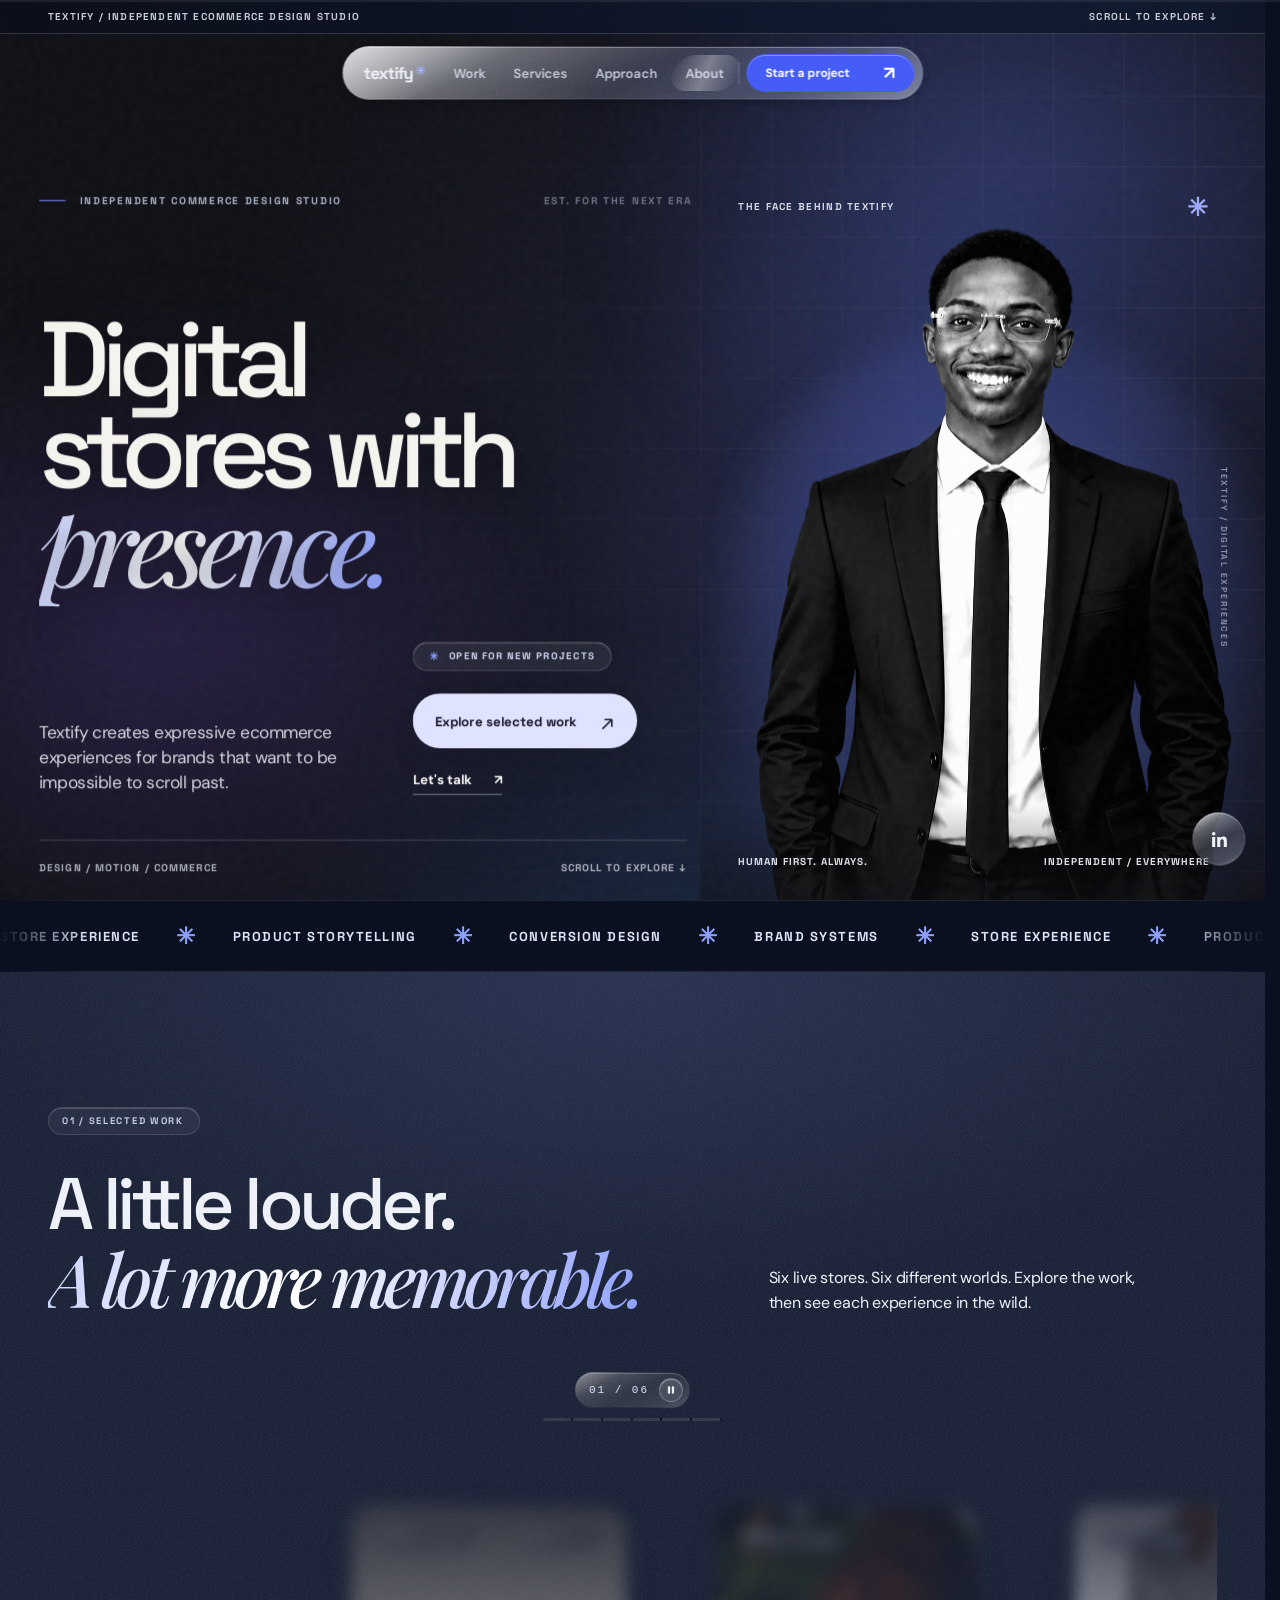
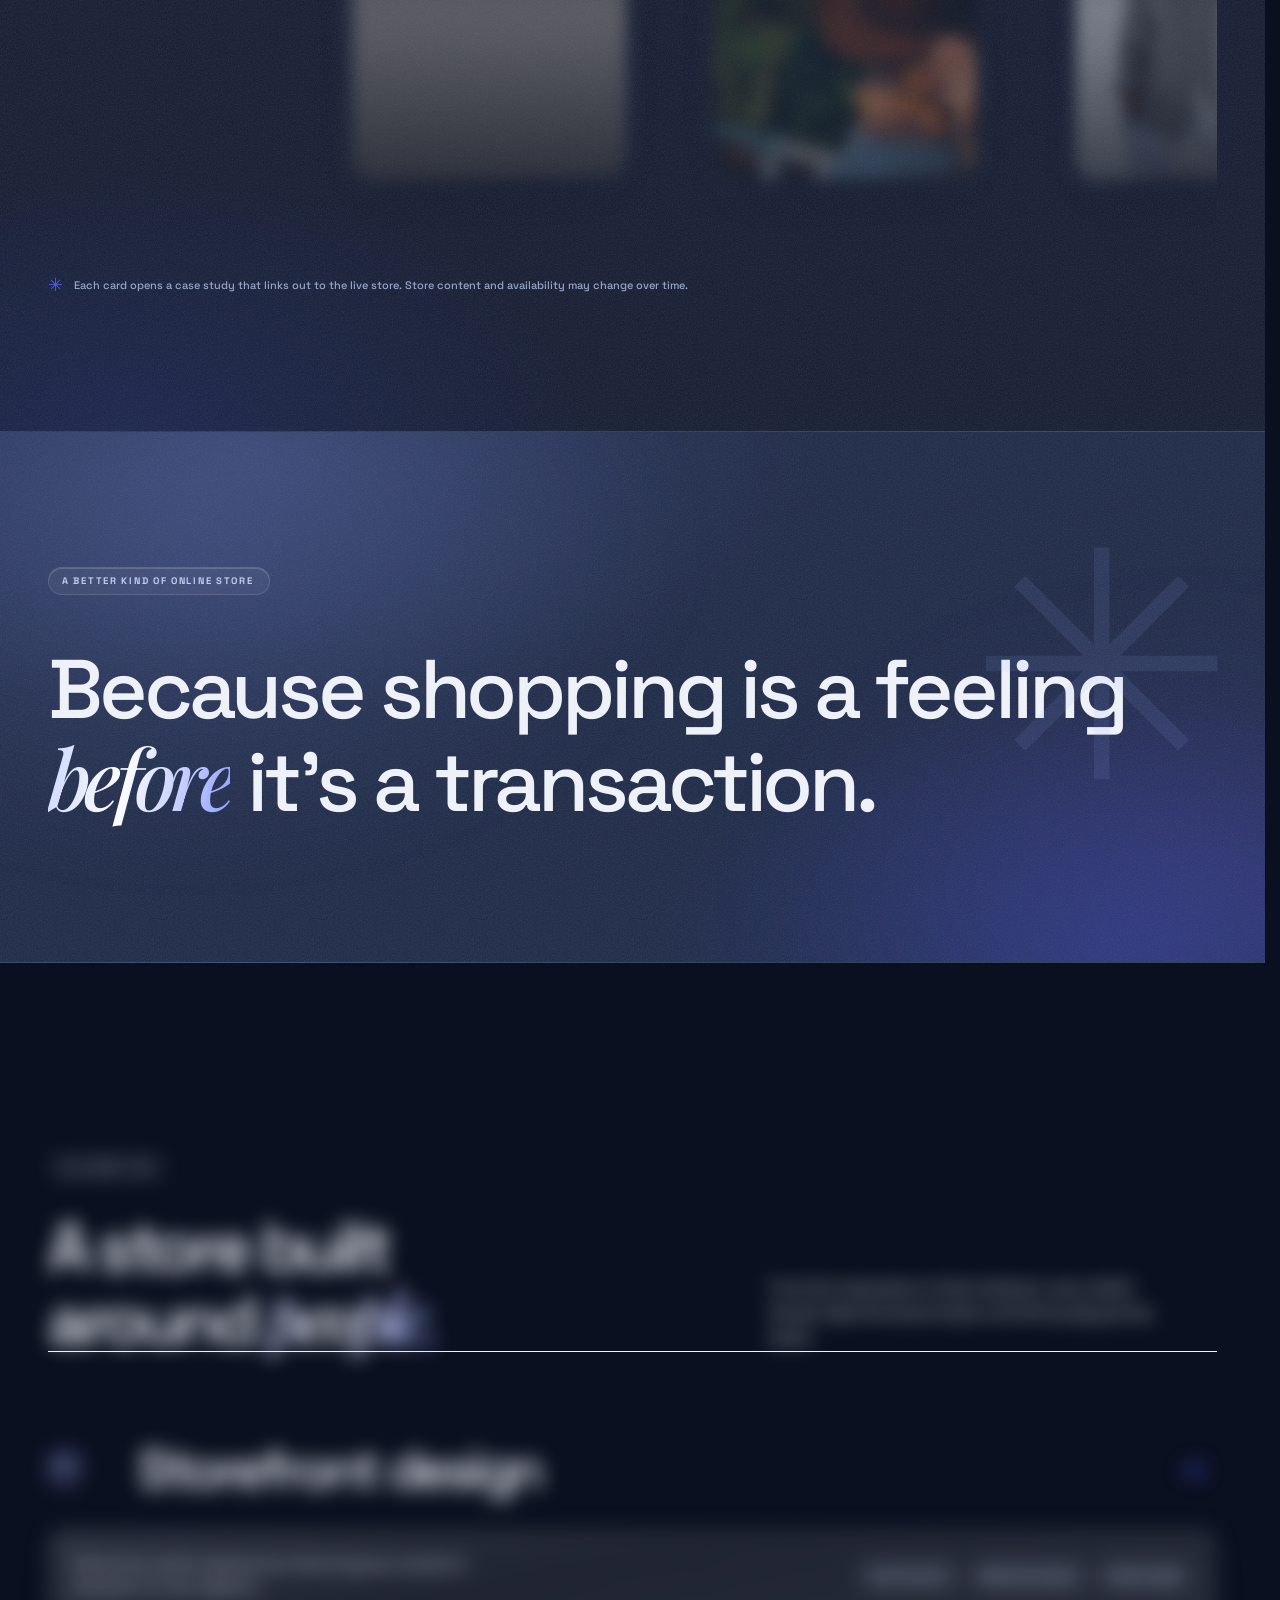
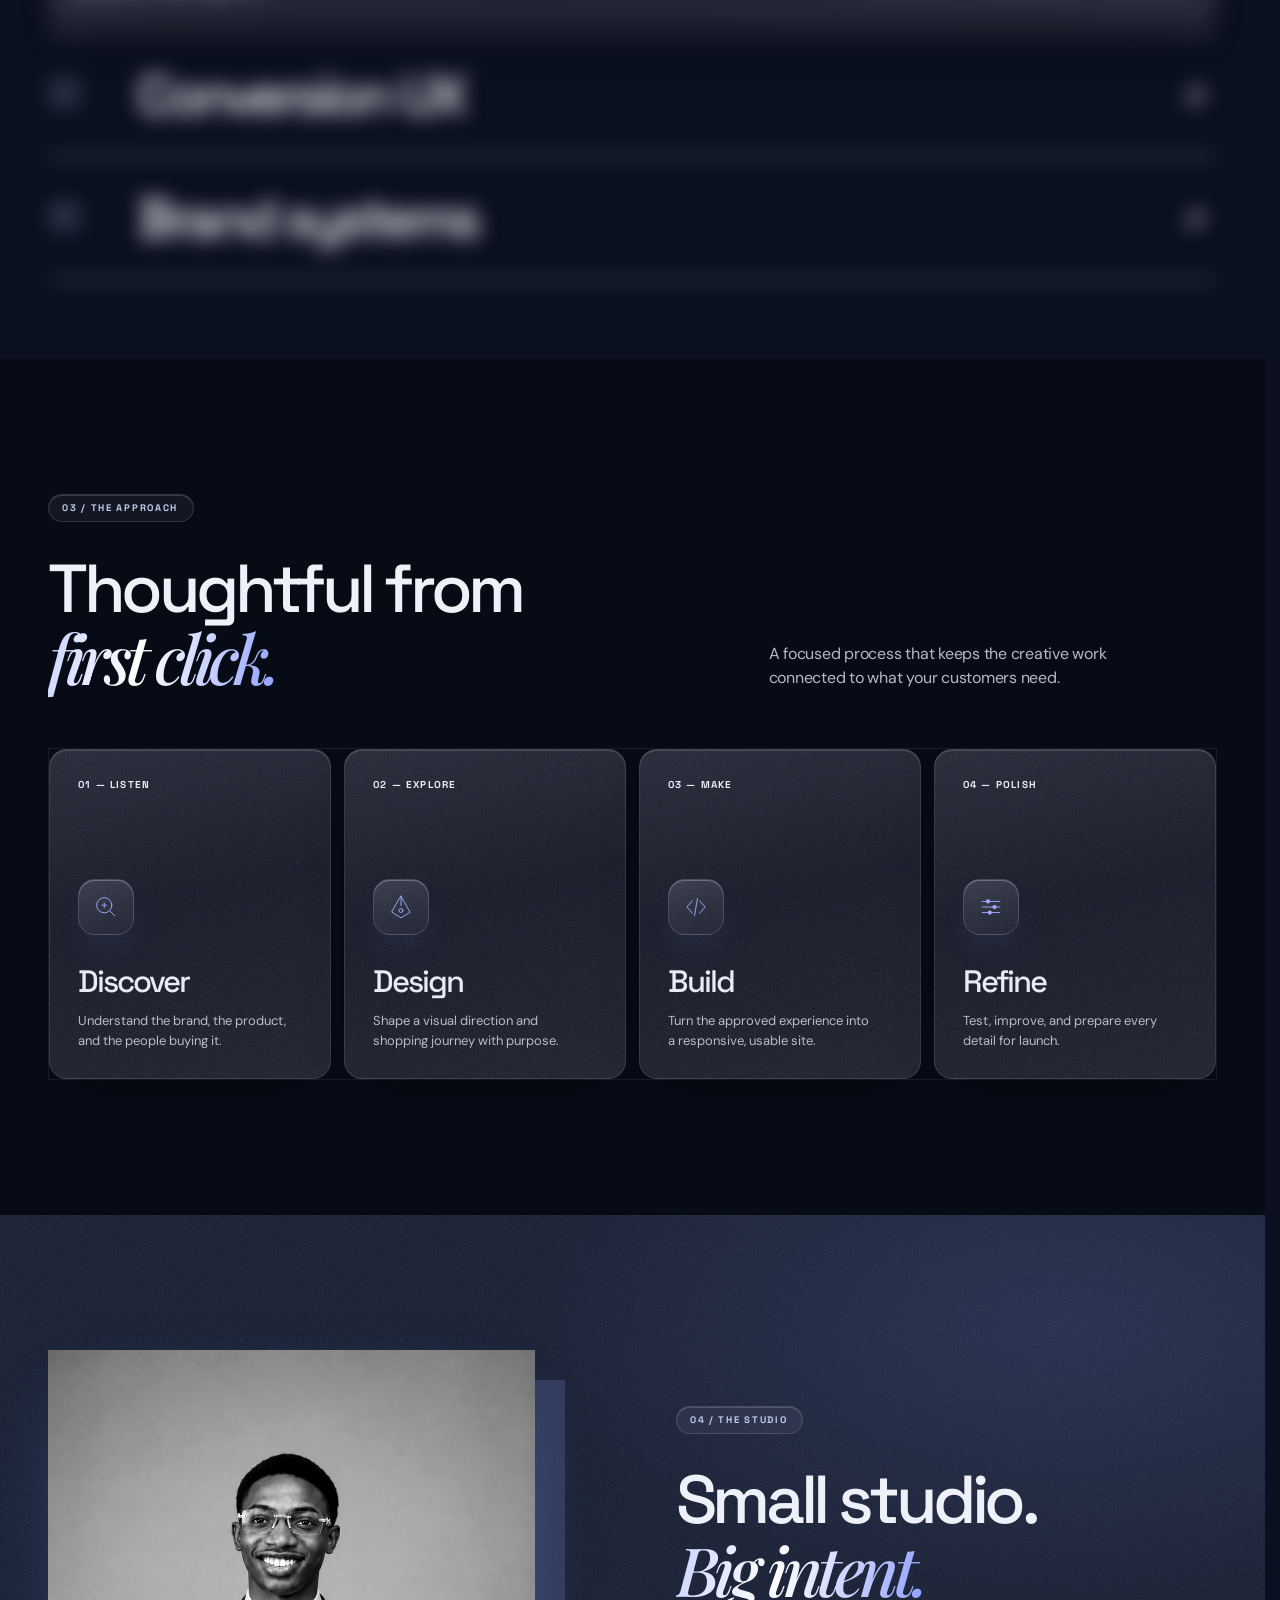
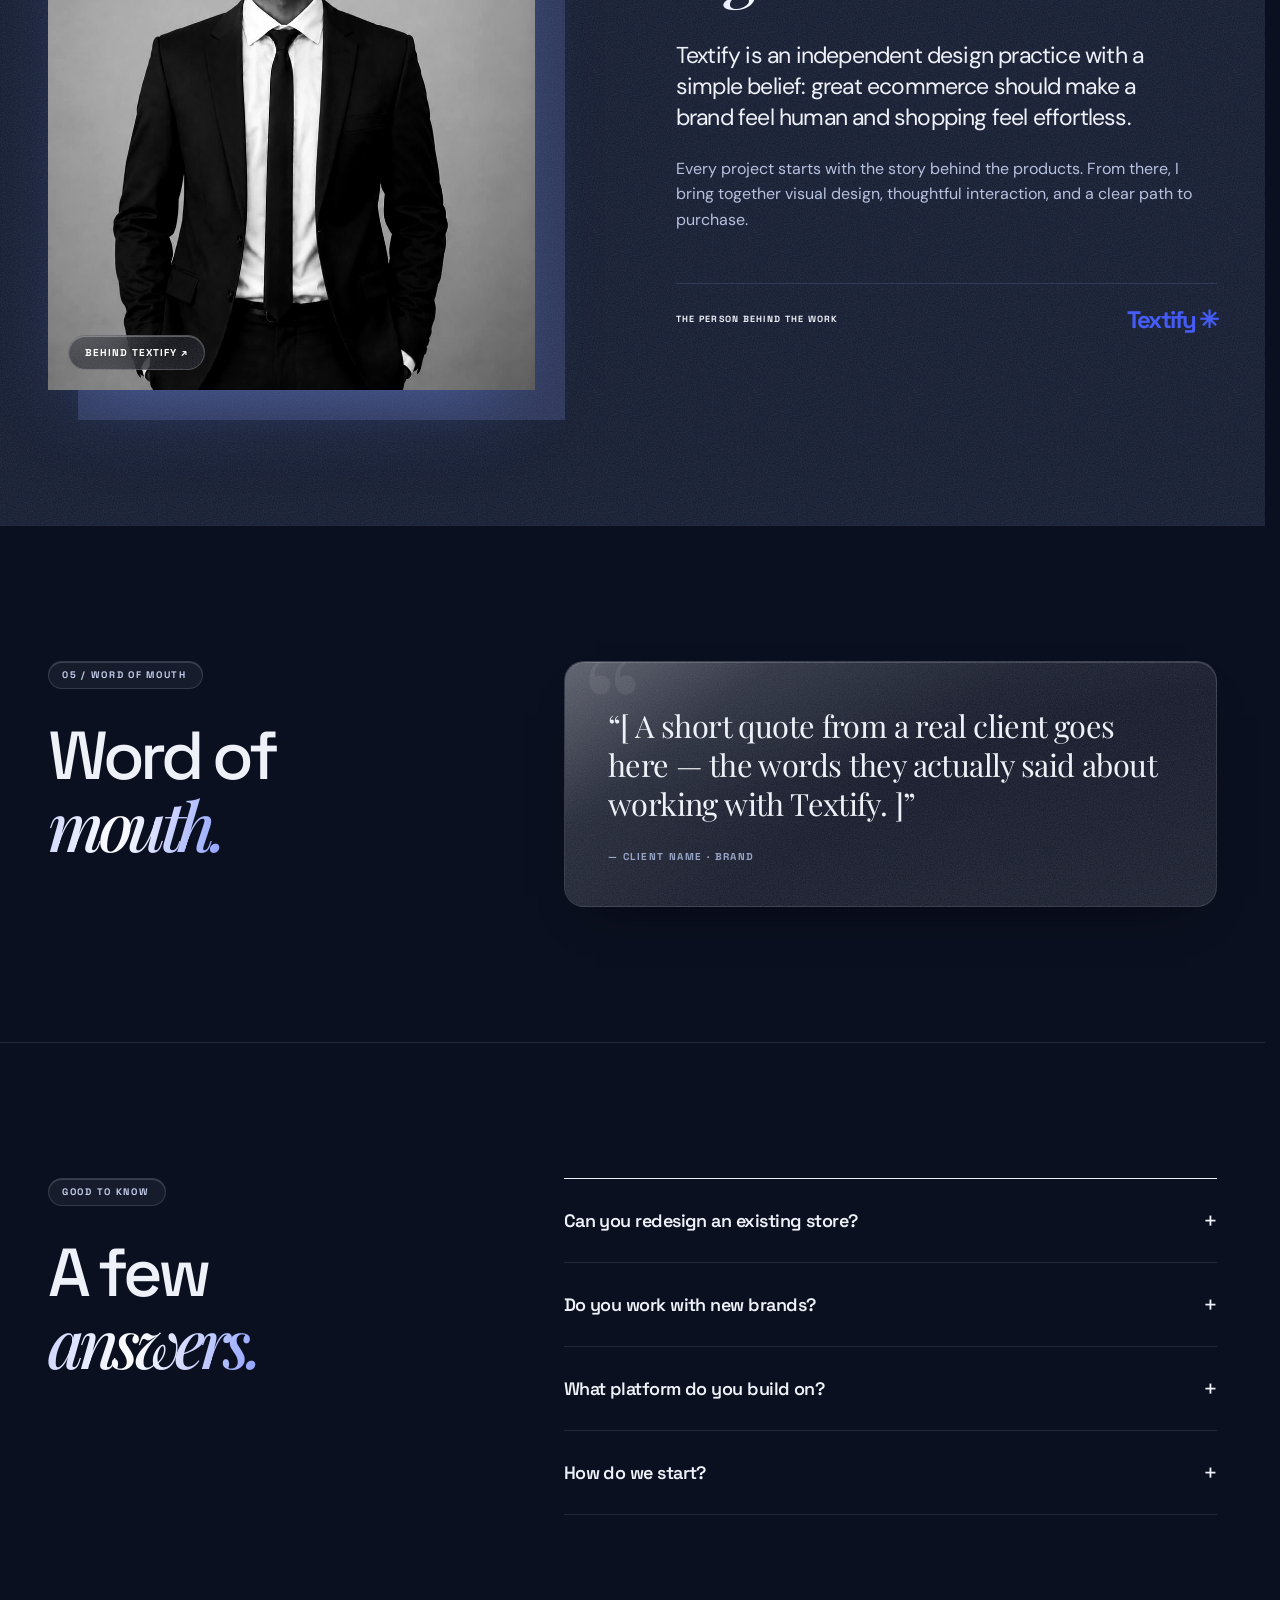
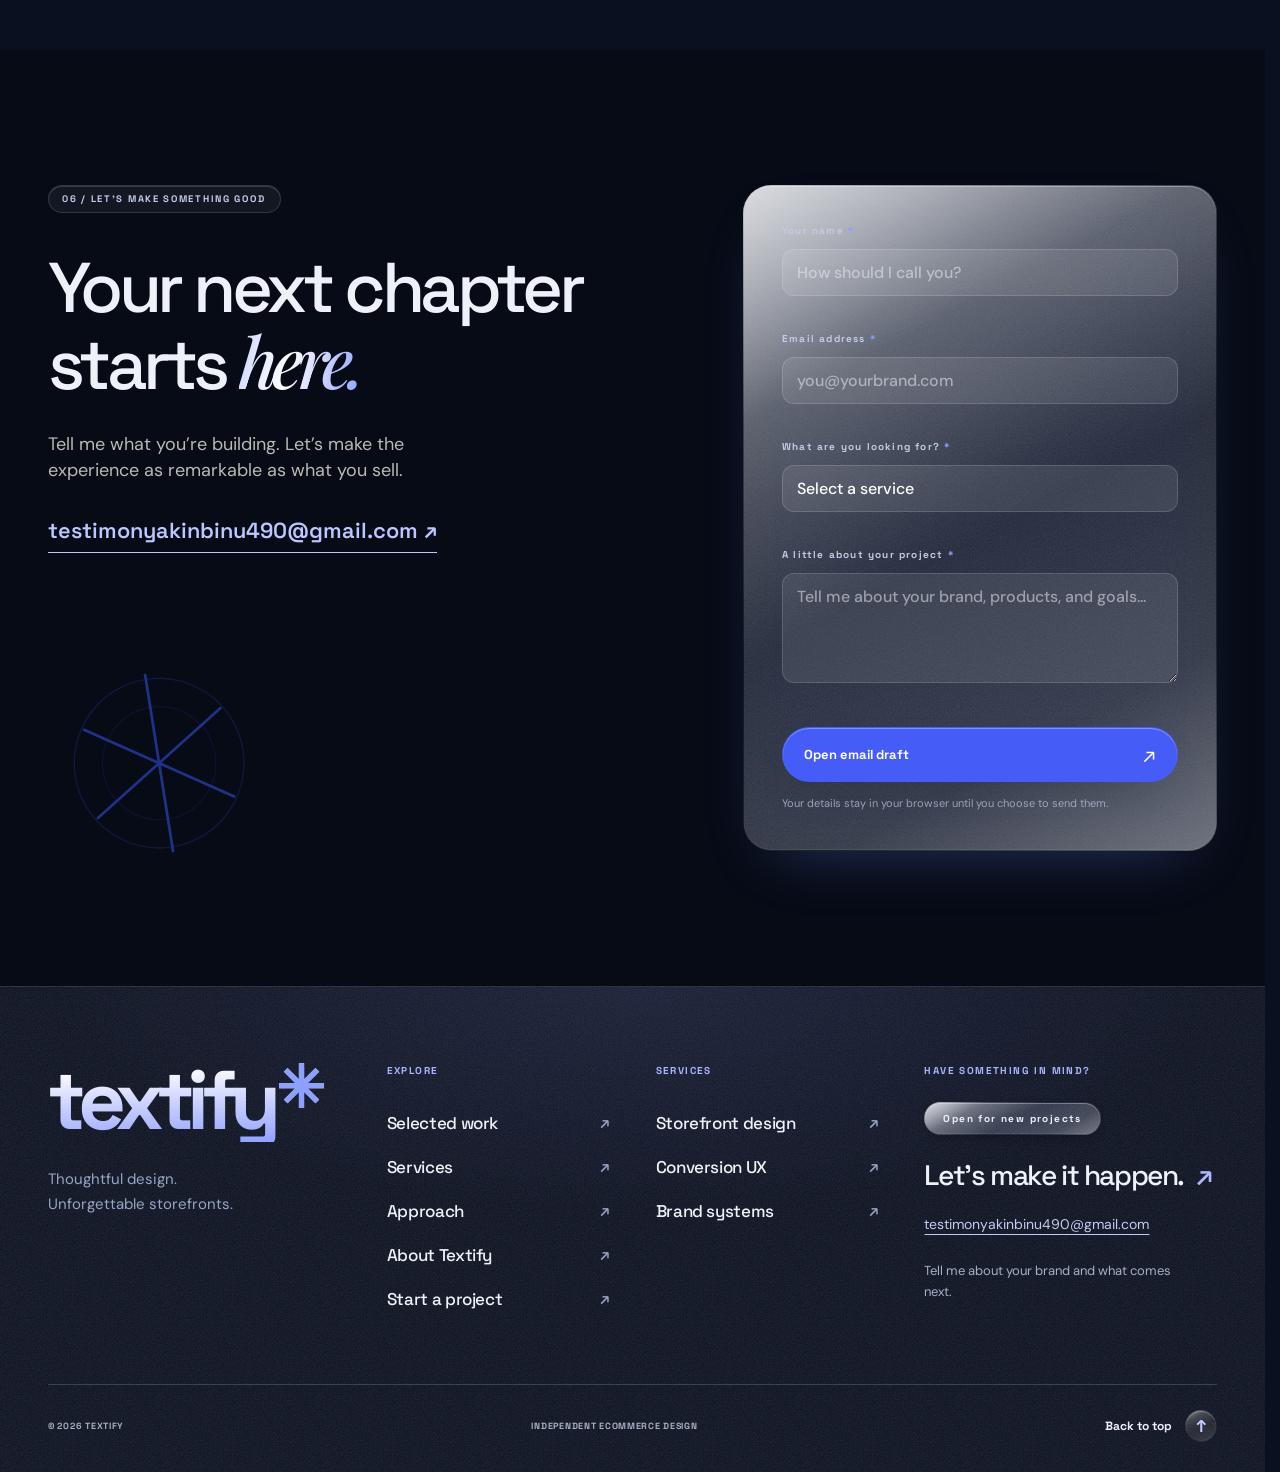
==== commit d13b5ae9: "Address the portfolio review checklist - Contact: the inquiry form now carries action/method/enctype" ====
--- a/index.html
+++ b/index.html
@@ -11,11 +11,11 @@
   <meta property="og:type" content="website">
   <meta property="og:title" content="Textify — Commerce, considered.">
   <meta property="og:description" content="Textify designs distinctive ecommerce storefronts, product stories, and shopping experiences.">
-  <meta property="og:image" content="./assets/founder-portrait.png">
+  <meta property="og:image" content="./assets/founder-portrait.jpg">
   <meta name="twitter:card" content="summary_large_image">
   <meta name="twitter:title" content="Textify — Commerce, considered.">
   <meta name="twitter:description" content="Textify designs distinctive ecommerce storefronts, product stories, and shopping experiences.">
-  <meta name="twitter:image" content="./assets/founder-portrait.png">
+  <meta name="twitter:image" content="./assets/founder-portrait.jpg">
   <link rel="preconnect" href="https://fonts.googleapis.com">
   <link rel="preconnect" href="https://fonts.gstatic.com" crossorigin>
   <link href="https://fonts.googleapis.com/css2?family=DM+Sans:wght@400;500;600;700&family=Space+Grotesk:wght@400;500;600;700&family=Playfair+Display:ital,wght@1,500;1,600&display=swap" rel="stylesheet">
@@ -65,7 +65,7 @@
       <div class="hero-visual" role="img" aria-label="Portrait of the Textify founder">
         <div class="hero-visual-label">THE FACE BEHIND TEXTIFY <span>✳</span></div>
         <div class="portrait-halo"></div>
-        <div class="portrait-stage"><img src="./assets/founder-cutout.png" alt="Textify founder smiling in a suit and glasses" fetchpriority="high"></div>
+        <div class="portrait-stage"><picture><source srcset="./assets/founder-cutout.webp" type="image/webp"><img src="./assets/founder-cutout.png" alt="Textify founder smiling in a suit and glasses" width="1086" height="1448" fetchpriority="high" decoding="async"></picture></div>
         <div class="image-caption"><span>HUMAN FIRST. ALWAYS.</span><span>INDEPENDENT / EVERYWHERE</span></div>
       </div>
       <div class="hero-side-type" aria-hidden="true">TEXTIFY / DIGITAL EXPERIENCES</div>
@@ -85,14 +85,14 @@
         <!-- data-dwell = ms each project holds the centre before the next slides in (2 minutes).
              data-glide = ms one slide takes. Both are read by app.js; change them here. -->
         <div class="project-grid" id="project-grid" role="region" aria-label="Selected projects carousel" tabindex="0" data-dwell="120000" data-glide="1100">
-          <article class="project-card" data-category="fashion" ><a class="project-open" href="./works/lauravogue.html" aria-label="LauraVogue case study"><div class="project-art real-art art-laura"><img src="./assets/laura.jpg" alt="LauraVogue fashion campaign imagery" loading="lazy"><div class="real-art-top"><span>LAURAVOGUE</span><span>FASHION / 01</span></div><div class="real-art-title">Quietly<br><i>confident.</i></div><span class="art-corner">01 / 06</span></div><div class="project-meta"><span><strong>LauraVogue</strong><small>Fashion ecommerce · Case study</small></span><span class="project-arrow">↗</span></div></a></article>
-          <article class="project-card" data-category="lifestyle fashion" ><a class="project-open" href="./works/ecoraft.html" aria-label="Ecoraftt case study"><div class="project-art real-art art-ecoraft"><img src="./assets/ecoraft.jpg" alt="Ecoraftt menswear collection imagery" loading="lazy"><div class="real-art-top"><span>ECORAFTT</span><span>LIFESTYLE / 02</span></div><div class="real-art-title">Style for<br><i>every day.</i></div><span class="art-corner">02 / 06</span></div><div class="project-meta"><span><strong>Ecoraftt</strong><small>Lifestyle ecommerce · Case study</small></span><span class="project-arrow">↗</span></div></a></article>
-          <article class="project-card" data-category="beauty" ><a class="project-open" href="./works/dewlip.html" aria-label="Dewlip case study"><div class="project-art real-art art-dewlip"><img src="./assets/dewlip.jpg" alt="Dewlip lip treatment imagery" loading="lazy"><div class="real-art-top"><span>DEWLIP</span><span>BEAUTY / 03</span></div><div class="real-art-title">The beauty<br><i>of a ritual.</i></div><span class="art-corner">03 / 06</span></div><div class="project-meta"><span><strong>Dewlip</strong><small>Beauty ecommerce · Case study</small></span><span class="project-arrow">↗</span></div></a></article>
-          <article class="project-card" data-category="fashion" ><a class="project-open" href="./works/alma-valenti.html" aria-label="Alma Valenti case study"><div class="project-art real-art art-alma"><img src="./assets/alma.jpg" alt="Alma Valenti summer fashion campaign" loading="lazy"><div class="real-art-top"><span>ALMA VALENTI</span><span>FASHION / 04</span></div><div class="real-art-title">An effortless<br><i>point of view.</i></div><span class="art-corner">04 / 06</span></div><div class="project-meta"><span><strong>Alma Valenti</strong><small>Fashion ecommerce · Case study</small></span><span class="project-arrow">↗</span></div></a></article>
-          <article class="project-card" data-category="fashion" ><a class="project-open" href="./works/renova-fashion.html" aria-label="Renova Fashion case study"><div class="project-art real-art art-renova"><img src="./assets/renova-women.jpg" alt="Renova Fashion campaign imagery" loading="lazy"><div class="real-art-top"><span>RENOVA FASHION</span><span>FASHION / 05</span></div><div class="real-art-title">A new<br><i>expression.</i></div><span class="art-corner">05 / 06</span></div><div class="project-meta"><span><strong>Renova Fashion</strong><small>Fashion ecommerce · Case study</small></span><span class="project-arrow">↗</span></div></a></article>
-          <article class="project-card" data-category="fashion" ><a class="project-open" href="./works/peter-oliveira.html" aria-label="Peter Oliveira case study"><div class="project-art real-art art-peter"><img src="./assets/peter.jpg" alt="Peter Oliveira apparel product imagery" loading="lazy"><div class="real-art-top"><span>PETER OLIVEIRA</span><span>FASHION / 06</span></div><div class="real-art-title">Modern<br><i>essentials.</i></div><span class="art-corner">06 / 06</span></div><div class="project-meta"><span><strong>Peter Oliveira</strong><small>Fashion ecommerce · Case study</small></span><span class="project-arrow">↗</span></div></a></article>
+          <article class="project-card" data-category="fashion" ><a class="project-open" href="./works/lauravogue.html" aria-label="LauraVogue case study"><div class="project-art real-art art-laura"><img src="./assets/laura.jpg" alt="LauraVogue fashion campaign imagery" width="1600" height="794" loading="lazy" decoding="async"><div class="real-art-top"><span>LAURAVOGUE</span><span>FASHION / 01</span></div><div class="real-art-title">Quietly<br><i>confident.</i></div><span class="art-corner">01 / 06</span></div><div class="project-meta"><span><strong>LauraVogue</strong><small>Fashion ecommerce · Case study</small></span><span class="project-arrow">↗</span></div></a></article>
+          <article class="project-card" data-category="lifestyle fashion" ><a class="project-open" href="./works/ecoraft.html" aria-label="Ecoraftt case study"><div class="project-art real-art art-ecoraft"><img src="./assets/ecoraft.jpg" alt="Ecoraftt menswear collection imagery" width="800" height="800" loading="lazy" decoding="async"><div class="real-art-top"><span>ECORAFTT</span><span>LIFESTYLE / 02</span></div><div class="real-art-title">Style for<br><i>every day.</i></div><span class="art-corner">02 / 06</span></div><div class="project-meta"><span><strong>Ecoraftt</strong><small>Lifestyle ecommerce · Case study</small></span><span class="project-arrow">↗</span></div></a></article>
+          <article class="project-card" data-category="beauty" ><a class="project-open" href="./works/dewlip.html" aria-label="Dewlip case study"><div class="project-art real-art art-dewlip"><img src="./assets/dewlip.jpg" alt="Dewlip lip treatment imagery" width="1376" height="768" loading="lazy" decoding="async"><div class="real-art-top"><span>DEWLIP</span><span>BEAUTY / 03</span></div><div class="real-art-title">The beauty<br><i>of a ritual.</i></div><span class="art-corner">03 / 06</span></div><div class="project-meta"><span><strong>Dewlip</strong><small>Beauty ecommerce · Case study</small></span><span class="project-arrow">↗</span></div></a></article>
+          <article class="project-card" data-category="fashion" ><a class="project-open" href="./works/alma-valenti.html" aria-label="Alma Valenti case study"><div class="project-art real-art art-alma"><img src="./assets/alma.jpg" alt="Alma Valenti summer fashion campaign" width="732" height="1300" loading="lazy" decoding="async"><div class="real-art-top"><span>ALMA VALENTI</span><span>FASHION / 04</span></div><div class="real-art-title">An effortless<br><i>point of view.</i></div><span class="art-corner">04 / 06</span></div><div class="project-meta"><span><strong>Alma Valenti</strong><small>Fashion ecommerce · Case study</small></span><span class="project-arrow">↗</span></div></a></article>
+          <article class="project-card" data-category="fashion" ><a class="project-open" href="./works/renova-fashion.html" aria-label="Renova Fashion case study"><div class="project-art real-art art-renova"><img src="./assets/renova-women.jpg" alt="Renova Fashion campaign imagery" width="800" height="1200" loading="lazy" decoding="async"><div class="real-art-top"><span>RENOVA FASHION</span><span>FASHION / 05</span></div><div class="real-art-title">A new<br><i>expression.</i></div><span class="art-corner">05 / 06</span></div><div class="project-meta"><span><strong>Renova Fashion</strong><small>Fashion ecommerce · Case study</small></span><span class="project-arrow">↗</span></div></a></article>
+          <article class="project-card" data-category="fashion" ><a class="project-open" href="./works/peter-oliveira.html" aria-label="Peter Oliveira case study"><div class="project-art real-art art-peter"><img src="./assets/peter.jpg" alt="Peter Oliveira apparel product imagery" width="800" height="800" loading="lazy" decoding="async"><div class="real-art-top"><span>PETER OLIVEIRA</span><span>FASHION / 06</span></div><div class="real-art-title">Modern<br><i>essentials.</i></div><span class="art-corner">06 / 06</span></div><div class="project-meta"><span><strong>Peter Oliveira</strong><small>Fashion ecommerce · Case study</small></span><span class="project-arrow">↗</span></div></a></article>
         </div>
-        <div class="work-note"><span>✳</span> Each project links to a live store. Store content and availability may change over time.</div>
+        <div class="work-note"><span>✳</span> Each card opens a case study that links out to the live store. Store content and availability may change over time.</div>
       </div>
     </section>
 
@@ -106,11 +106,22 @@
 
     <section class="story approach-section section-pad" id="approach" aria-labelledby="approach-title"><div class="wrap"><div class="section-heading approach-heading"><div><p class="eyebrow">03 / THE APPROACH</p><h2 id="approach-title">Thoughtful from<br><em>first click.</em></h2></div><p>A focused process that keeps the creative work connected to what your customers need.</p></div><div class="process-grid"><div class="process-card"><span>01 — LISTEN</span><div class="process-symbol"><svg viewBox="0 0 48 48" fill="none" stroke="currentColor" stroke-width="1.6" stroke-linecap="round" stroke-linejoin="round" aria-hidden="true" focusable="false"><circle cx="21" cy="21" r="13"/><path d="m30.8 30.8 8.2 8.2"/><path d="M17 21h8M21 17v8"/></svg></div><h3>Discover</h3><p>Understand the brand, the product, and the people buying it.</p></div><div class="process-card"><span>02 — EXPLORE</span><div class="process-symbol"><svg viewBox="0 0 48 48" fill="none" stroke="currentColor" stroke-width="1.6" stroke-linecap="round" stroke-linejoin="round" aria-hidden="true" focusable="false"><path d="M24 5.5 39.5 33 24 42.5 8.5 33Z"/><path d="M24 5.5v16"/><circle cx="24" cy="30" r="3.4"/></svg></div><h3>Design</h3><p>Shape a visual direction and shopping journey with purpose.</p></div><div class="process-card"><span>03 — MAKE</span><div class="process-symbol"><svg viewBox="0 0 48 48" fill="none" stroke="currentColor" stroke-width="1.6" stroke-linecap="round" stroke-linejoin="round" aria-hidden="true" focusable="false"><path d="m17.5 13.5-9 10.5 9 10.5"/><path d="m30.5 13.5 9 10.5-9 10.5"/><path d="M26.5 9.5 21.5 38.5"/></svg></div><h3>Build</h3><p>Turn the approved experience into a responsive, usable site.</p></div><div class="process-card"><span>04 — POLISH</span><div class="process-symbol"><svg viewBox="0 0 48 48" fill="none" stroke="currentColor" stroke-width="1.6" stroke-linecap="round" aria-hidden="true" focusable="false"><path d="M9 14.5h30M9 24h30M9 33.5h30"/><circle cx="19" cy="14.5" r="3.6" fill="currentColor" stroke="none"/><circle cx="30" cy="24" r="3.6" fill="currentColor" stroke="none"/><circle cx="22" cy="33.5" r="3.6" fill="currentColor" stroke="none"/></svg></div><h3>Refine</h3><p>Test, improve, and prepare every detail for launch.</p></div></div></div></section>
 
-    <section class="story about-section section-pad" id="about" aria-labelledby="about-title"><div class="wrap about-grid"><div class="about-image"><img src="./assets/founder-portrait.png" alt="Portrait of the founder behind Textify" loading="lazy"><div class="about-image-tag">BEHIND TEXTIFY ↗</div></div><div class="about-copy"><p class="eyebrow">04 / THE STUDIO</p><h2 id="about-title">Small studio.<br><em>Big intent.</em></h2><p class="about-lead">Textify is an independent design practice with a simple belief: great ecommerce should make a brand feel human and shopping feel effortless.</p><p>Every project starts with the story behind the products. From there, I bring together visual design, thoughtful interaction, and a clear path to purchase.</p><div class="about-signoff"><span>THE PERSON BEHIND THE WORK</span><b>Textify ✳</b></div></div></div></section>
+    <section class="story about-section section-pad" id="about" aria-labelledby="about-title"><div class="wrap about-grid"><div class="about-image"><img src="./assets/founder-portrait.jpg" alt="Portrait of the founder behind Textify" width="960" height="1280" loading="lazy" decoding="async"><div class="about-image-tag">BEHIND TEXTIFY ↗</div></div><div class="about-copy"><p class="eyebrow">04 / THE STUDIO</p><h2 id="about-title">Small studio.<br><em>Big intent.</em></h2><p class="about-lead">Textify is an independent design practice with a simple belief: great ecommerce should make a brand feel human and shopping feel effortless.</p><p>Every project starts with the story behind the products. From there, I bring together visual design, thoughtful interaction, and a clear path to purchase.</p><div class="about-signoff"><span>THE PERSON BEHIND THE WORK</span><b>Textify ✳</b></div></div></div></section>
+
+    <section class="story testimonial-section section-pad" id="testimonials" aria-labelledby="testimonials-title"><div class="wrap testimonial-grid"><div><p class="eyebrow">05 / WORD OF MOUTH</p><h2 id="testimonials-title">Word of<br><em>mouth.</em></h2></div>
+    <!-- PLACEHOLDER, on purpose. DESIGN.md's content-integrity rule forbids
+         publishing an unverified or fabricated client quote, so this section
+         ships as an explicit slot rather than invented social proof. Replace
+         the bracketed line with a quote the client actually said — and their
+         name and brand, in writing — then delete this comment. -->
+    <blockquote class="testimonial-quote"><p>“[ A short quote from a real client goes here — the words they actually said about working with Textify. ]”</p><cite>— Client name · Brand</cite></blockquote></div></section>
 
     <section class="story faq-section section-pad" aria-labelledby="faq-title"><div class="wrap faq-grid"><div><p class="eyebrow">GOOD TO KNOW</p><h2 id="faq-title">A few<br><em>answers.</em></h2></div><div class="faq-list"><details><summary>Can you redesign an existing store?<span>+</span></summary><p>Yes. We can start with a focused audit, then refine the structure, visual identity, and key shopping flows.</p></details><details><summary>Do you work with new brands?<span>+</span></summary><p>Absolutely. Textify can help shape a brand’s first online store, from the visual direction through launch-ready design.</p></details><details><summary>What platform do you build on?<span>+</span></summary><p>The right platform depends on your catalog, content, and operations. We’ll choose the setup that fits your business during discovery.</p></details><details><summary>How do we start?<span>+</span></summary><p>Send a short note about your brand, what you sell, and what you want to improve. I’ll take it from there.</p></details></div></div></section>
 
-    <section class="story contact-section section-pad" id="contact" aria-labelledby="contact-title"><div class="wrap contact-grid"><div class="contact-copy"><p class="eyebrow">05 / LET'S MAKE SOMETHING GOOD</p><h2 id="contact-title">Your next chapter<br>starts <em>here.</em></h2><p>Tell me what you’re building. Let’s make the experience as remarkable as what you sell.</p><a class="contact-email-link" href="mailto:testimonyakinbinu490@gmail.com">testimonyakinbinu490@gmail.com ↗</a><div class="contact-decoration" aria-hidden="true"><svg viewBox="0 0 200 200" fill="none" stroke="currentColor" stroke-linecap="round" focusable="false"><circle cx="100" cy="100" r="78" stroke-width="1.25" opacity=".3"/><circle cx="100" cy="100" r="52" stroke-width="1.25" opacity=".18"/><path d="M100 18v164M36.6 59l126.8 82M36.6 141l126.8-82" stroke-width="2.5" opacity=".85"/></svg></div></div><form id="contact-form" class="contact-form"><label for="contact-name">Your name <span>*</span></label><input id="contact-name" name="name" type="text" autocomplete="name" placeholder="How should I call you?" required><label for="contact-email">Email address <span>*</span></label><input id="contact-email" name="email" type="email" autocomplete="email" placeholder="you@yourbrand.com" required><label for="contact-type">What are you looking for? <span>*</span></label><select id="contact-type" name="type" required><option value="" disabled selected>Select a service</option><option>New ecommerce storefront</option><option>Store redesign</option><option>Brand &amp; design system</option><option>Something else</option></select><label for="contact-message">A little about your project <span>*</span></label><textarea id="contact-message" name="message" rows="4" placeholder="Tell me about your brand, products, and goals..." required></textarea><button class="button button-blue" type="submit"><span id="submit-label">Open email draft</span><span>↗</span></button><p class="form-note" id="form-status" role="status">Your details stay in your browser until you choose to send them.</p></form></div></section>
+    <section class="story contact-section section-pad" id="contact" aria-labelledby="contact-title"><div class="wrap contact-grid"><div class="contact-copy"><p class="eyebrow">06 / LET'S MAKE SOMETHING GOOD</p><h2 id="contact-title">Your next chapter<br>starts <em>here.</em></h2><p>Tell me what you’re building. Let’s make the experience as remarkable as what you sell.</p><a class="contact-email-link" href="mailto:testimonyakinbinu490@gmail.com">testimonyakinbinu490@gmail.com ↗</a><div class="contact-decoration" aria-hidden="true"><svg viewBox="0 0 200 200" fill="none" stroke="currentColor" stroke-linecap="round" focusable="false"><circle cx="100" cy="100" r="78" stroke-width="1.25" opacity=".3"/><circle cx="100" cy="100" r="52" stroke-width="1.25" opacity=".18"/><path d="M100 18v164M36.6 59l126.8 82M36.6 141l126.8-82" stroke-width="2.5" opacity=".85"/></svg></div></div><!-- action/method/enctype give a no-JS fallback: with scripting off, the
+     browser still opens a prefilled draft in the visitor's email app. With
+     scripting on, app.js preventDefaults and formats the body itself. -->
+<form id="contact-form" class="contact-form" action="mailto:testimonyakinbinu490@gmail.com" method="post" enctype="text/plain"><label for="contact-name">Your name <span>*</span></label><input id="contact-name" name="name" type="text" autocomplete="name" placeholder="How should I call you?" required><label for="contact-email">Email address <span>*</span></label><input id="contact-email" name="email" type="email" autocomplete="email" placeholder="you@yourbrand.com" required><label for="contact-type">What are you looking for? <span>*</span></label><select id="contact-type" name="type" required><option value="" disabled selected>Select a service</option><option>New ecommerce storefront</option><option>Store redesign</option><option>Brand &amp; design system</option><option>Something else</option></select><label for="contact-message">A little about your project <span>*</span></label><textarea id="contact-message" name="message" rows="4" placeholder="Tell me about your brand, products, and goals..." required></textarea><button class="button button-blue" type="submit"><span id="submit-label">Open email draft</span><span>↗</span></button><p class="form-note" id="form-status" role="status">Your details stay in your browser until you choose to send them.</p></form></div></section>
   </main>
 
   <footer class="footer footer-menu" id="footer">
--- a/styles.css
+++ b/styles.css
@@ -1,19 +1,20 @@
 :root{--paper:#f6f3eb;--white:#fcf9f1;--ink:#111111;--muted:#666762;--line:#d6d4cc;--blue:#395afe;--blue-dark:#2745d7;--font:'Space Grotesk',Arial,sans-serif;--body:'DM Sans',Arial,sans-serif;--serif:'Playfair Display',Georgia,serif}
-*{box-sizing:border-box}html{scroll-behavior:smooth}body{margin:0;background:var(--paper);color:var(--ink);font-family:var(--body);-webkit-font-smoothing:antialiased}button,input,textarea,select{font:inherit}button{cursor:pointer}a{color:inherit;text-decoration:none}img{display:block;max-width:100%}h1,h2,h3,p{margin-top:0}h1,h2,h3{font-family:var(--font);font-weight:500;letter-spacing:-.065em}em{font-family:var(--serif);font-weight:500;letter-spacing:-.08em}::selection{background:var(--blue);color:white}.wrap{width:min(1450px,calc(100% - 96px));margin-inline:auto}.section-pad{padding-block:126px}.skip-link{position:absolute;top:-60px;left:15px;background:var(--ink);color:#fff;padding:12px;z-index:100}.skip-link:focus{top:10px}*:focus-visible{outline:3px solid var(--blue);outline-offset:3px}
+*{box-sizing:border-box}html{scroll-behavior:smooth;scrollbar-gutter:stable}body{margin:0;background:var(--paper);color:var(--ink);font-family:var(--body);-webkit-font-smoothing:antialiased}button,input,textarea,select{font:inherit}button{cursor:pointer}a{color:inherit;text-decoration:none}img{display:block;max-width:100%}h1,h2,h3,p{margin-top:0}h1,h2,h3{font-family:var(--font);font-weight:500;letter-spacing:-.065em}em{font-family:var(--serif);font-weight:500;letter-spacing:-.08em}::selection{background:var(--blue);color:white}.wrap{width:min(1450px,calc(100% - 96px));margin-inline:auto}.section-pad{padding-block:126px}.skip-link{position:absolute;top:-60px;left:15px;background:var(--ink);color:#fff;padding:12px;z-index:100}.skip-link:focus{top:10px}*:focus-visible{outline:3px solid var(--blue);outline-offset:3px}
 .announcement{height:34px;background:var(--blue);color:#fff;display:flex;align-items:center;gap:11px;padding:0 48px;font-family:var(--font);font-size:10px;font-weight:700;letter-spacing:.12em}.announcement-end{margin-left:auto}.site-header{height:88px;padding:0 48px;display:flex;align-items:center;border-bottom:1px solid var(--line);gap:35px;background:var(--paper);position:relative;z-index:20}.wordmark,.footer-logo{font-family:var(--font);font-weight:700;font-size:34px;letter-spacing:-.09em;line-height:1}.wordmark-mark,.footer-logo span{font-family:Arial,sans-serif;color:var(--blue);font-size:.7em;vertical-align:top;margin-left:2px;letter-spacing:0}.desktop-nav{margin-left:auto;display:flex;gap:38px;align-items:center}.desktop-nav a{font-size:13px;font-weight:600;transition:color .2s}.desktop-nav a:hover,.text-link:hover{color:var(--blue)}.header-cta{margin-left:20px;border:1px solid var(--ink);padding:14px 18px;font-size:12px;font-weight:700;display:flex;gap:34px;align-items:center;transition:background .2s,color .2s}.header-cta:hover{background:var(--ink);color:white}.header-cta span{font-size:18px;line-height:0}.menu-toggle,.mobile-menu{display:none}
 .eyebrow{font-family:var(--font);font-size:10px;font-weight:700;letter-spacing:.16em;text-transform:uppercase;display:flex;align-items:center;gap:12px}.eyebrow .line{width:26px;height:1px;background:var(--ink)}.hero{display:grid;grid-template-columns:1fr .86fr;min-height:710px}.hero-copy{padding:88px 34px 32px 0;display:flex;flex-direction:column}.hero h1{font-size:clamp(64px,6.3vw,112px);line-height:.98;margin:84px 0 30px;white-space:nowrap}.hero h1 em{color:var(--blue)}.hero-lede{font-size:20px;line-height:1.45;letter-spacing:-.035em;max-width:445px}.hero-actions{display:flex;align-items:center;gap:36px;margin-top:32px}.button{min-height:55px;display:inline-flex;align-items:center;justify-content:space-between;gap:52px;padding:0 21px;font-family:var(--font);font-size:13px;font-weight:700;border:1px solid transparent;transition:transform .2s,background .2s}.button:hover{transform:translateY(-3px)}.button span:last-child{font-size:21px;font-weight:400}.button-dark{background:var(--ink);color:white}.button-dark:hover{background:var(--blue)}.text-link{font-size:13px;font-weight:700;border-bottom:1px solid var(--ink);padding-bottom:6px}.text-link span{margin-left:18px}.hero-foot{margin-top:auto;display:flex;justify-content:space-between;font-family:var(--font);font-size:10px;font-weight:700;letter-spacing:.1em}.hero-visual{position:relative;background:#c9c9c8;overflow:hidden;min-height:710px}.hero-visual-label{position:absolute;z-index:3;top:24px;left:25px;right:25px;display:flex;justify-content:space-between;font-family:var(--font);font-size:10px;font-weight:700;letter-spacing:.13em}.hero-visual-label span{font-size:22px;line-height:.6}.portrait-stage{position:absolute;inset:0;overflow:hidden}.portrait-stage:after{content:'';position:absolute;inset:0;background:linear-gradient(180deg,transparent 60%,rgba(0,0,0,.34));pointer-events:none}.portrait-stage img{width:100%;height:100%;object-fit:cover;object-position:center 20%;filter:grayscale(1) contrast(1.1)}.orbit-tag{position:absolute;right:7%;top:26%;z-index:2;width:126px;height:126px;border-radius:50%;background:var(--blue);color:#fff;display:flex;align-items:center;justify-content:center;font-family:var(--font);font-size:20px;font-weight:700;letter-spacing:-.07em;transform:rotate(12deg);box-shadow:0 12px 24px #0002}.orbit-tag span{font-size:8px;align-self:center;margin-top:-20px;margin-left:2px}.image-caption{position:absolute;z-index:2;bottom:24px;left:25px;right:25px;display:flex;justify-content:space-between;color:#fff;font-family:var(--font);font-size:10px;letter-spacing:.1em;font-weight:700}
 .ticker{overflow:hidden;background:var(--ink);color:white;height:64px;display:flex;align-items:center}.ticker-track{display:flex;align-items:center;gap:36px;white-space:nowrap;animation:marquee 32s linear infinite;font:700 13px var(--font);letter-spacing:.12em}.ticker-track b{color:#7890ff;font-size:23px}@keyframes marquee{to{transform:translateX(-50%)}}
-.section-heading{display:flex;justify-content:space-between;align-items:end;gap:45px;margin-bottom:52px}.section-heading h2,.about-copy h2,.faq-grid h2,.contact-copy h2{font-size:clamp(53px,5.3vw,86px);line-height:1.02;margin:22px 0 0}.section-heading h2 em,.about-copy h2 em,.faq-grid h2 em,.contact-copy h2 em{color:var(--blue)}.section-heading>p{font-size:16px;line-height:1.55;color:#484943;max-width:390px;margin:0 5% 5px 0;letter-spacing:-.015em}.work-section{background:#fffefa}.filter-bar{display:flex;gap:8px;margin-bottom:24px}.filter{border:1px solid var(--line);background:transparent;padding:10px 16px;font:600 12px var(--font);transition:background .2s,color .2s,border-color .2s}.filter:hover,.filter.active{background:var(--ink);border-color:var(--ink);color:#fff}.filter sup{font-size:9px;margin-left:7px}.project-grid{display:grid;grid-template-columns:repeat(2,1fr);gap:48px 24px}.project-large{grid-column:1/-1}.project-card[hidden]{display:none}.project-open{padding:0;border:0;background:transparent;display:block;width:100%;text-align:left;color:inherit}.project-art{height:clamp(310px,34vw,560px);overflow:hidden;position:relative;transition:filter .3s}.project-large .project-art{height:clamp(420px,46vw,680px)}.project-open:hover .project-art{filter:saturate(1.18)}.project-open:hover .project-arrow{background:var(--blue);color:#fff;transform:rotate(45deg)}.art-corner{position:absolute;bottom:18px;right:20px;font:700 10px var(--font);letter-spacing:.1em}.project-meta{padding-top:17px;display:flex;align-items:center;justify-content:space-between;gap:10px}.project-meta strong{display:block;font:600 25px var(--font);letter-spacing:-.055em}.project-meta small{display:block;margin-top:5px;font-size:12px;color:var(--muted)}.project-arrow{width:40px;height:40px;border:1px solid var(--ink);border-radius:50%;display:grid;place-items:center;font-size:21px;transition:all .2s}.art-form{background:#d0cdc3;padding:5% 7% 6%}.mock-browser{background:#f3f0e7;width:100%;height:100%;box-shadow:0 22px 50px #24221e27;transform:perspective(1000px) rotateX(1deg);overflow:hidden}.mock-top{height:12%;display:flex;align-items:center;justify-content:space-between;padding:0 4%;border-bottom:1px solid #c9c6bd;color:#2d332d}.mock-top strong{font:700 clamp(17px,2.5vw,39px) var(--font);letter-spacing:-.09em}.mock-top strong span{font-size:9px;vertical-align:top}.mock-top>span{font:600 clamp(5px,.65vw,10px) var(--font);letter-spacing:.1em}.form-layout{display:grid;grid-template-columns:1.05fr .95fr;height:88%;}.form-product{position:relative;background:#afa996;overflow:hidden}.vase{position:absolute;bottom:16%;background:#cdc9b9;box-shadow:inset -18px 0 25px #887e6838,12px 16px 15px #3c362b3a}.vase-one{height:65%;width:33%;left:27%;border-radius:40% 40% 26% 25%/19% 19% 15% 15%;clip-path:polygon(29% 0,70% 0,74% 13%,94% 37%,88% 81%,71% 100%,27% 100%,8% 82%,4% 37%,26% 13%)}.vase-two{height:42%;width:22%;left:58%;bottom:16%;background:#6a6d5c;clip-path:polygon(20% 0,80% 0,70% 25%,92% 100%,8% 100%,30% 25%);border-radius:14px}.vase-shadow{position:absolute;bottom:13%;left:15%;height:5%;width:68%;border-radius:50%;background:#3a352542;filter:blur(11px)}.form-type{display:flex;flex-direction:column;justify-content:center;align-items:flex-start;padding:7% 10%;color:#344237}.form-type small{font:700 clamp(7px,.8vw,12px) var(--font);letter-spacing:.18em}.form-type b{font:500 clamp(44px,7vw,110px)/.92 var(--font);letter-spacing:-.08em;margin:8% 0}.form-type i{font-family:var(--serif);font-weight:500}.form-type>span{border-bottom:1px solid #344237;padding-bottom:5px;font:700 clamp(8px,.8vw,13px) var(--font)}.art-muse{background:#dac6bd;display:flex;align-items:center}.muse-copy{position:relative;z-index:2;margin-left:8%;width:52%;color:#5a352d}.muse-copy small{font:700 12px var(--font);letter-spacing:.2em}.muse-copy b{font:500 clamp(45px,5.4vw,85px)/.95 var(--font);letter-spacing:-.075em;display:block;margin:38px 0 50px}.muse-copy i{font-family:var(--serif);font-weight:500}.muse-copy>span{font:700 9px var(--font);letter-spacing:.12em;border:1px solid #5a352d;padding:13px}.muse-product{height:100%;width:42%;position:relative;background:radial-gradient(circle at 50% 70%,#e9d5ca,#b99d90)}.bottle{position:absolute;bottom:15%;height:55%;width:28%;background:linear-gradient(90deg,#6b351f,#9a562f 28%,#bf7a48 60%,#7e4328);border-radius:16px 16px 5px 5px;box-shadow:18px 25px 26px #4f342e4d;display:flex;align-items:center;justify-content:center;color:#f4e6d9;text-align:center;line-height:1}.bottle:before{content:'';position:absolute;height:18%;width:72%;bottom:100%;background:#e7d4c5;border-radius:5px 5px 0 0}.bottle span{font:700 14px var(--font);letter-spacing:-.06em}.bottle span small{font-size:7px;letter-spacing:.1em}.bottle-back{left:13%;transform:scale(.82);bottom:17%}.bottle-front{left:49%}.art-arc{background:#bec3b7;color:#20302d;padding:28px 34px}.arc-header{display:flex;justify-content:space-between;font:700 15px var(--font);letter-spacing:-.04em}.arc-header span{font-size:8px;letter-spacing:.12em}.arc-type{position:relative;z-index:2;font:700 clamp(59px,7.7vw,125px)/.82 var(--font);letter-spacing:-.09em;margin-top:10%}.arc-type i{font-family:var(--serif);font-weight:500}.arc-model{position:absolute;right:7%;bottom:-10%;width:38%;height:88%}.arc-head{position:absolute;top:5%;left:28%;width:42%;height:26%;border-radius:45% 45% 48% 48%;background:#614a3d;z-index:2;box-shadow:inset -12px 2px 5px #241b1970}.arc-head:before{content:'';position:absolute;top:-8%;left:-2%;height:35%;width:104%;border-radius:70% 70% 20% 20%;background:#1d2320}.arc-shirt{position:absolute;bottom:0;width:100%;height:69%;background:#48574c;clip-path:polygon(25% 0,70% 0,100% 22%,92% 100%,7% 100%,0 22%);box-shadow:inset -40px 0 15px #0002}.work-note{margin-top:32px;color:#73746e;font:500 11px var(--font);display:flex;gap:11px;align-items:center}.work-note span{color:var(--blue);font-size:18px}
+.section-heading{display:flex;justify-content:space-between;align-items:end;gap:45px;margin-bottom:52px}.section-heading h2,.about-copy h2,.faq-grid h2,.testimonial-grid h2,.contact-copy h2{font-size:clamp(53px,5.3vw,86px);line-height:1.02;margin:22px 0 0}.section-heading h2 em,.about-copy h2 em,.faq-grid h2 em,.testimonial-grid h2 em,.contact-copy h2 em{color:var(--blue)}.section-heading>p{font-size:16px;line-height:1.55;color:#484943;max-width:390px;margin:0 5% 5px 0;letter-spacing:-.015em}.work-section{background:#fffefa}.filter-bar{display:flex;gap:8px;margin-bottom:24px}.filter{border:1px solid var(--line);background:transparent;padding:10px 16px;font:600 12px var(--font);transition:background .2s,color .2s,border-color .2s}.filter:hover,.filter.active{background:var(--ink);border-color:var(--ink);color:#fff}.filter sup{font-size:9px;margin-left:7px}.project-grid{display:grid;grid-template-columns:repeat(2,1fr);gap:48px 24px}.project-large{grid-column:1/-1}.project-card[hidden]{display:none}.project-open{padding:0;border:0;background:transparent;display:block;width:100%;text-align:left;color:inherit}.project-art{height:clamp(310px,34vw,560px);overflow:hidden;position:relative;transition:filter .3s}.project-large .project-art{height:clamp(420px,46vw,680px)}.project-open:hover .project-art{filter:saturate(1.18)}.project-open:hover .project-arrow{background:var(--blue);color:#fff;transform:rotate(45deg)}.art-corner{position:absolute;bottom:18px;right:20px;font:700 10px var(--font);letter-spacing:.1em}.project-meta{padding-top:17px;display:flex;align-items:center;justify-content:space-between;gap:10px}.project-meta strong{display:block;font:600 25px var(--font);letter-spacing:-.055em}.project-meta small{display:block;margin-top:5px;font-size:12px;color:var(--muted)}.project-arrow{width:40px;height:40px;border:1px solid var(--ink);border-radius:50%;display:grid;place-items:center;font-size:21px;transition:all .2s}.art-form{background:#d0cdc3;padding:5% 7% 6%}.mock-browser{background:#f3f0e7;width:100%;height:100%;box-shadow:0 22px 50px #24221e27;transform:perspective(1000px) rotateX(1deg);overflow:hidden}.mock-top{height:12%;display:flex;align-items:center;justify-content:space-between;padding:0 4%;border-bottom:1px solid #c9c6bd;color:#2d332d}.mock-top strong{font:700 clamp(17px,2.5vw,39px) var(--font);letter-spacing:-.09em}.mock-top strong span{font-size:9px;vertical-align:top}.mock-top>span{font:600 clamp(5px,.65vw,10px) var(--font);letter-spacing:.1em}.form-layout{display:grid;grid-template-columns:1.05fr .95fr;height:88%;}.form-product{position:relative;background:#afa996;overflow:hidden}.vase{position:absolute;bottom:16%;background:#cdc9b9;box-shadow:inset -18px 0 25px #887e6838,12px 16px 15px #3c362b3a}.vase-one{height:65%;width:33%;left:27%;border-radius:40% 40% 26% 25%/19% 19% 15% 15%;clip-path:polygon(29% 0,70% 0,74% 13%,94% 37%,88% 81%,71% 100%,27% 100%,8% 82%,4% 37%,26% 13%)}.vase-two{height:42%;width:22%;left:58%;bottom:16%;background:#6a6d5c;clip-path:polygon(20% 0,80% 0,70% 25%,92% 100%,8% 100%,30% 25%);border-radius:14px}.vase-shadow{position:absolute;bottom:13%;left:15%;height:5%;width:68%;border-radius:50%;background:#3a352542;filter:blur(11px)}.form-type{display:flex;flex-direction:column;justify-content:center;align-items:flex-start;padding:7% 10%;color:#344237}.form-type small{font:700 clamp(7px,.8vw,12px) var(--font);letter-spacing:.18em}.form-type b{font:500 clamp(44px,7vw,110px)/.92 var(--font);letter-spacing:-.08em;margin:8% 0}.form-type i{font-family:var(--serif);font-weight:500}.form-type>span{border-bottom:1px solid #344237;padding-bottom:5px;font:700 clamp(8px,.8vw,13px) var(--font)}.art-muse{background:#dac6bd;display:flex;align-items:center}.muse-copy{position:relative;z-index:2;margin-left:8%;width:52%;color:#5a352d}.muse-copy small{font:700 12px var(--font);letter-spacing:.2em}.muse-copy b{font:500 clamp(45px,5.4vw,85px)/.95 var(--font);letter-spacing:-.075em;display:block;margin:38px 0 50px}.muse-copy i{font-family:var(--serif);font-weight:500}.muse-copy>span{font:700 9px var(--font);letter-spacing:.12em;border:1px solid #5a352d;padding:13px}.muse-product{height:100%;width:42%;position:relative;background:radial-gradient(circle at 50% 70%,#e9d5ca,#b99d90)}.bottle{position:absolute;bottom:15%;height:55%;width:28%;background:linear-gradient(90deg,#6b351f,#9a562f 28%,#bf7a48 60%,#7e4328);border-radius:16px 16px 5px 5px;box-shadow:18px 25px 26px #4f342e4d;display:flex;align-items:center;justify-content:center;color:#f4e6d9;text-align:center;line-height:1}.bottle:before{content:'';position:absolute;height:18%;width:72%;bottom:100%;background:#e7d4c5;border-radius:5px 5px 0 0}.bottle span{font:700 14px var(--font);letter-spacing:-.06em}.bottle span small{font-size:7px;letter-spacing:.1em}.bottle-back{left:13%;transform:scale(.82);bottom:17%}.bottle-front{left:49%}.art-arc{background:#bec3b7;color:#20302d;padding:28px 34px}.arc-header{display:flex;justify-content:space-between;font:700 15px var(--font);letter-spacing:-.04em}.arc-header span{font-size:8px;letter-spacing:.12em}.arc-type{position:relative;z-index:2;font:700 clamp(59px,7.7vw,125px)/.82 var(--font);letter-spacing:-.09em;margin-top:10%}.arc-type i{font-family:var(--serif);font-weight:500}.arc-model{position:absolute;right:7%;bottom:-10%;width:38%;height:88%}.arc-head{position:absolute;top:5%;left:28%;width:42%;height:26%;border-radius:45% 45% 48% 48%;background:#614a3d;z-index:2;box-shadow:inset -12px 2px 5px #241b1970}.arc-head:before{content:'';position:absolute;top:-8%;left:-2%;height:35%;width:104%;border-radius:70% 70% 20% 20%;background:#1d2320}.arc-shirt{position:absolute;bottom:0;width:100%;height:69%;background:#48574c;clip-path:polygon(25% 0,70% 0,100% 22%,92% 100%,7% 100%,0 22%);box-shadow:inset -40px 0 15px #0002}.work-note{margin-top:32px;color:#73746e;font:500 11px var(--font);display:flex;gap:11px;align-items:center}.work-note span{color:var(--blue);font-size:18px}
 .statement{background:var(--blue);color:white;overflow:hidden}.statement-inner{position:relative}.statement .eyebrow{margin-bottom:50px}.statement p:not(.eyebrow){font:500 clamp(48px,6.5vw,104px)/1.06 var(--font);letter-spacing:-.07em;max-width:1140px;margin:0}.statement em{color:#b5c4ff}.statement-flower{position:absolute;right:-10px;top:-48px;font:300px/1 Arial,sans-serif;color:#ffffff24}
 .services-section{background:var(--paper)}.service-list{border-top:1px solid var(--ink)}.service-row{border-bottom:1px solid var(--ink)}.service-row summary{list-style:none;display:grid;grid-template-columns:90px 1fr 45px;align-items:center;min-height:122px;cursor:pointer}.service-row summary::-webkit-details-marker{display:none}.service-num{align-self:center;font:700 11px var(--font);color:var(--blue)}.service-name{font:500 clamp(34px,4.2vw,67px)/1 var(--font);letter-spacing:-.065em}.service-icon{font:34px var(--font);transition:transform .25s}.service-row[open] .service-icon{transform:rotate(45deg);color:var(--blue)}.service-content{display:flex;align-items:center;gap:10px;padding:0 0 35px 90px;flex-wrap:wrap}.service-content p{max-width:400px;margin:0 auto 0 0;font-size:15px;line-height:1.5}.service-content span{border:1px solid var(--line);font:600 10px var(--font);padding:9px 11px;white-space:nowrap}
 .approach-section{background:#e5e8df}.process-grid{display:grid;grid-template-columns:repeat(4,1fr);gap:1px;border:1px solid #c4c9be;background:#c4c9be}.process-card{background:#e5e8df;padding:28px;min-height:330px;display:flex;flex-direction:column;transition:background .25s}.process-card:hover{background:#eff2ea}.process-card>span{font:700 10px var(--font);letter-spacing:.12em}.process-symbol{font:60px var(--font);color:var(--blue);margin:auto 0 26px}.process-card h3{font-size:31px;margin:0 0 10px}.process-card p{font-size:13px;line-height:1.5;margin:0;max-width:210px;color:#555a52}
 .about-section{background:#fffefa}.about-grid{display:grid;grid-template-columns:.9fr 1fr;gap:clamp(70px,11vw,180px);align-items:center}.about-image{height:640px;background:#bdbdbb;position:relative;overflow:hidden}.about-image img{width:100%;height:100%;object-fit:cover;object-position:center 21%;filter:grayscale(1)}.about-image-tag{position:absolute;bottom:20px;left:20px;background:var(--blue);color:#fff;padding:13px 16px;font:700 10px var(--font);letter-spacing:.1em}.about-copy h2{margin-bottom:32px}.about-copy>p:not(.eyebrow){max-width:520px;color:#565852;line-height:1.6;font-size:16px}.about-copy .about-lead{font-size:23px!important;line-height:1.35!important;color:var(--ink)!important;letter-spacing:-.035em}.about-signoff{border-top:1px solid var(--line);margin-top:50px;padding-top:20px;display:flex;align-items:center;justify-content:space-between;gap:20px}.about-signoff span{font:700 9px var(--font);letter-spacing:.14em}.about-signoff b{font:700 24px var(--font);letter-spacing:-.08em;color:var(--blue)}
 .faq-section{background:var(--paper);border-top:1px solid var(--line)}.faq-grid{display:grid;grid-template-columns:.8fr 1.2fr;gap:80px}.faq-list{border-top:1px solid var(--ink)}.faq-list details{border-bottom:1px solid var(--line)}.faq-list summary{list-style:none;display:flex;justify-content:space-between;align-items:center;gap:15px;padding:26px 0;cursor:pointer;font:600 18px var(--font);letter-spacing:-.03em}.faq-list summary::-webkit-details-marker{display:none}.faq-list summary span{font-size:24px;font-weight:400;transition:transform .2s}.faq-list details[open] summary span{transform:rotate(45deg);color:var(--blue)}.faq-list details p{line-height:1.6;font-size:14px;color:#60615d;max-width:580px;padding-bottom:22px;margin:0}
+.testimonial-section{background:var(--paper);border-top:1px solid var(--line)}.testimonial-grid{display:grid;grid-template-columns:.8fr 1.2fr;gap:80px;align-items:start}.testimonial-quote{margin:0;padding-left:clamp(16px,2vw,28px);border-left:2px solid var(--blue)}.testimonial-quote p{font-family:var(--serif);font-size:clamp(22px,2.4vw,32px);line-height:1.28;letter-spacing:-.02em;margin:0}.testimonial-quote cite{display:block;margin-top:26px;font:700 10px var(--font);letter-spacing:.14em;text-transform:uppercase;font-style:normal;color:var(--muted)}
 .contact-section{background:#151616;color:white}.contact-grid{display:grid;grid-template-columns:1fr .8fr;gap:clamp(65px,8vw,140px)}.contact-copy h2{font-size:clamp(52px,5.5vw,90px);margin-top:30px}.contact-copy>p:not(.eyebrow){font-size:18px;line-height:1.45;color:#b9bab5;max-width:420px;margin-top:30px}.contact-decoration{font:clamp(180px,23vw,340px)/1 Arial,sans-serif;color:#3859f7;margin-top:80px;transform:rotate(-9deg)}.contact-form{display:flex;flex-direction:column;padding-top:5px}.contact-form label{font:700 10px var(--font);letter-spacing:.12em;margin:0 0 12px}.contact-form label span{color:#8ea0ff}.contact-form input,.contact-form select,.contact-form textarea{width:100%;border:0;border-bottom:1px solid #656765;background:transparent;border-radius:0;color:#fff;padding:0 0 17px;margin-bottom:36px;outline:0;font:500 16px var(--body)}.contact-form input::placeholder,.contact-form textarea::placeholder{color:#898b88}.contact-form select{appearance:none;background-image:url("data:image/svg+xml,%3Csvg xmlns='http://www.w3.org/2000/svg' width='12' height='12' viewBox='0 0 12 12'%3E%3Cpath fill='none' stroke='white' d='m2 4 4 4 4-4'/%3E%3C/svg%3E");background-position:right 8px center;background-repeat:no-repeat;color:#aaa}.contact-form select:valid{color:#fff}.contact-form select option{background:#151616;color:#fff}.contact-form input:focus,.contact-form select:focus,.contact-form textarea:focus{border-bottom-color:#8ea0ff}.contact-form textarea{resize:vertical;min-height:90px}.button-blue{background:var(--blue);color:#fff;width:100%;margin-top:8px}.button-blue:hover{background:var(--blue-dark)}.form-note{font-size:11px;color:#979997;margin:14px 0 0;line-height:1.45}.footer{background:#151616;color:white;border-top:1px solid #343535;padding:42px 0 20px}.footer-top{display:flex;justify-content:space-between;align-items:start;padding-bottom:85px}.footer-logo{font-size:clamp(70px,13vw,200px)}.footer-top p{font-size:13px;color:#a4a5a2;line-height:1.5}.footer-bottom{border-top:1px solid #353636;padding-top:19px;display:flex;justify-content:space-between;gap:15px;font:700 10px var(--font);letter-spacing:.1em}.footer-bottom a:hover{color:#94a5ff}
 .project-dialog{border:0;padding:0;width:min(620px,calc(100% - 30px));max-height:calc(100vh - 40px);background:var(--paper);color:var(--ink);box-shadow:0 30px 100px #0008}.project-dialog::backdrop{background:#101111bd;backdrop-filter:blur(7px)}.dialog-close{position:absolute;right:17px;top:12px;border:0;background:transparent;font:35px var(--font)}.dialog-body{padding:65px 46px 35px}.dialog-body h2{font-size:57px;line-height:1.03;margin:15px 0 25px}.dialog-body>p:not(.eyebrow){font-size:17px;line-height:1.5;max-width:460px;color:#555}.dialog-points{display:flex;gap:10px;flex-wrap:wrap;margin:34px 0 48px}.dialog-points span{font:700 10px var(--font);padding:11px 12px;border:1px solid var(--line)}.dialog-footer{border-top:1px solid var(--ink);padding-top:20px;display:flex;justify-content:space-between;gap:20px;font:700 10px var(--font);letter-spacing:.08em}.dialog-footer a{color:var(--blue)}
 .real-art{background:#d7d1c8;color:#fff;height:clamp(360px,38vw,600px)}.real-art>img{position:absolute;inset:0;width:100%;height:100%;object-fit:cover;transition:transform .6s ease}.project-open:hover .real-art>img{transform:scale(1.045)}.real-art:after{content:'';position:absolute;inset:0;background:linear-gradient(180deg,#0006 0%,transparent 35%,#0001 60%,#0007 100%)}.real-art-top,.real-art-title,.real-art .art-corner{position:absolute;z-index:1}.real-art-top{top:25px;left:28px;right:28px;display:flex;justify-content:space-between;align-items:center;gap:15px;font:700 11px var(--font);letter-spacing:.12em}.real-art-top span:last-child{font-size:9px}.real-art-title{left:28px;bottom:35px;font:500 clamp(42px,5vw,75px)/.96 var(--font);letter-spacing:-.075em;text-shadow:0 2px 20px #0005}.real-art-title i{font-family:var(--serif);font-weight:500}.real-art .art-corner{right:26px;bottom:29px}.art-ecoraft>img{object-position:center 35%}.art-ecoraft:after{background:linear-gradient(180deg,#0008,transparent 45%,#0009)}.art-dewlip>img{object-position:center}.art-dewlip:after{background:linear-gradient(180deg,#34282265,transparent 40%,#4a29297d)}.art-alma>img{object-position:center 34%}.art-alma:after{background:linear-gradient(180deg,#0007,transparent 36%,#0008)}.filter-bar{scrollbar-width:none}.filter-bar::-webkit-scrollbar{display:none}
 @media(max-width:1100px){.wrap{width:min(100% - 56px,1450px)}.site-header{padding:0 28px}.hero{min-height:620px}.hero-visual{min-height:620px}.hero-copy{padding-top:70px}.hero h1{font-size:clamp(54px,6.5vw,85px);margin-top:75px}.section-pad{padding-block:95px}.about-image{height:570px}.process-card{min-height:300px;padding:20px}.contact-grid{gap:55px}}
-@media(max-width:900px){.wrap{width:calc(100% - 36px)}.announcement{height:30px;padding:0 18px;font-size:8px}.announcement-end{display:none}.site-header{height:70px;padding:0 18px}.wordmark{font-size:30px}.desktop-nav,.header-cta{display:none}.menu-toggle{margin-left:auto;width:38px;height:38px;border:0;background:transparent;display:flex;flex-direction:column;justify-content:center;gap:6px;padding:6px}.menu-toggle span{height:2px;background:var(--ink);width:100%;transition:transform .2s}.menu-toggle[aria-expanded=true] span:first-child{transform:translateY(4px) rotate(45deg)}.menu-toggle[aria-expanded=true] span:last-child{transform:translateY(-4px) rotate(-45deg)}.mobile-menu:not([hidden]){display:flex;position:absolute;top:100px;left:0;right:0;z-index:19;flex-direction:column;background:var(--paper);padding:20px 18px 30px;border-bottom:1px solid var(--ink);box-shadow:0 16px 25px #0002}.mobile-menu a{font:600 26px var(--font);letter-spacing:-.06em;padding:13px 0;border-bottom:1px solid var(--line)}.hero{display:flex;flex-direction:column}.hero-copy{padding:58px 0 32px}.hero h1{font-size:clamp(51px,11.5vw,80px);margin:60px 0 26px;white-space:normal}.hero-lede{font-size:16px;max-width:380px}.hero-actions{gap:25px;margin-top:24px}.hero-foot{margin-top:72px}.hero-visual{min-height:560px}.hero-visual img{object-position:center 18%}.orbit-tag{width:95px;height:95px;font-size:17px}.section-pad{padding-block:76px}.section-heading{display:block;margin-bottom:35px}.section-heading h2,.about-copy h2,.faq-grid h2,.contact-copy h2{font-size:clamp(47px,10vw,70px)}.section-heading>p{margin:25px 0 0;font-size:15px}.filter-bar{overflow-x:auto;padding-bottom:5px}.filter{white-space:nowrap}.project-grid{display:block}.project-card{margin-bottom:35px}.project-large .project-art,.project-art{height:410px}.project-meta strong{font-size:22px}.work-note{line-height:1.4}.statement .eyebrow{margin-bottom:35px}.statement p:not(.eyebrow){font-size:clamp(43px,9vw,70px)}.statement-flower{font-size:180px;top:-20px}.service-row summary{min-height:95px;grid-template-columns:45px 1fr 30px}.service-name{font-size:clamp(30px,7vw,48px)}.service-content{padding-left:45px}.service-content p{width:100%;margin-bottom:13px}.process-grid{grid-template-columns:repeat(2,1fr)}.process-card{min-height:270px}.about-grid,.faq-grid,.contact-grid{display:block}.about-image{height:550px;margin-bottom:48px}.about-copy>p:not(.eyebrow){font-size:15px}.faq-grid h2{margin-bottom:40px}.contact-copy>p:not(.eyebrow){font-size:16px}.contact-decoration{display:none}.contact-form{margin-top:52px}.footer-top{padding-bottom:55px}.footer-logo{font-size:clamp(70px,16vw,130px)}.footer-top p{display:none}.footer-bottom{font-size:8px}}
+@media(max-width:900px){.wrap{width:calc(100% - 36px)}.announcement{height:30px;padding:0 18px;font-size:8px}.announcement-end{display:none}.site-header{height:70px;padding:0 18px}.wordmark{font-size:30px}.desktop-nav,.header-cta{display:none}.menu-toggle{margin-left:auto;width:38px;height:38px;border:0;background:transparent;display:flex;flex-direction:column;justify-content:center;gap:6px;padding:6px}.menu-toggle span{height:2px;background:var(--ink);width:100%;transition:transform .2s}.menu-toggle[aria-expanded=true] span:first-child{transform:translateY(4px) rotate(45deg)}.menu-toggle[aria-expanded=true] span:last-child{transform:translateY(-4px) rotate(-45deg)}.mobile-menu:not([hidden]){display:flex;position:absolute;top:100px;left:0;right:0;z-index:19;flex-direction:column;background:var(--paper);padding:20px 18px 30px;border-bottom:1px solid var(--ink);box-shadow:0 16px 25px #0002}.mobile-menu a{font:600 26px var(--font);letter-spacing:-.06em;padding:13px 0;border-bottom:1px solid var(--line)}.hero{display:flex;flex-direction:column}.hero-copy{padding:58px 0 32px}.hero h1{font-size:clamp(51px,11.5vw,80px);margin:60px 0 26px;white-space:normal}.hero-lede{font-size:16px;max-width:380px}.hero-actions{gap:25px;margin-top:24px}.hero-foot{margin-top:72px}.hero-visual{min-height:560px}.hero-visual img{object-position:center 18%}.orbit-tag{width:95px;height:95px;font-size:17px}.section-pad{padding-block:76px}.section-heading{display:block;margin-bottom:35px}.section-heading h2,.about-copy h2,.faq-grid h2,.testimonial-grid h2,.contact-copy h2{font-size:clamp(47px,10vw,70px)}.section-heading>p{margin:25px 0 0;font-size:15px}.filter-bar{overflow-x:auto;padding-bottom:5px}.filter{white-space:nowrap}.project-grid{display:block}.project-card{margin-bottom:35px}.project-large .project-art,.project-art{height:410px}.project-meta strong{font-size:22px}.work-note{line-height:1.4}.statement .eyebrow{margin-bottom:35px}.statement p:not(.eyebrow){font-size:clamp(43px,9vw,70px)}.statement-flower{font-size:180px;top:-20px}.service-row summary{min-height:95px;grid-template-columns:45px 1fr 30px}.service-name{font-size:clamp(30px,7vw,48px)}.service-content{padding-left:45px}.service-content p{width:100%;margin-bottom:13px}.process-grid{grid-template-columns:repeat(2,1fr)}.process-card{min-height:270px}.about-grid,.faq-grid,.testimonial-grid,.contact-grid{display:block}.about-image{height:550px;margin-bottom:48px}.about-copy>p:not(.eyebrow){font-size:15px}.faq-grid h2,.testimonial-grid h2{margin-bottom:40px}.contact-copy>p:not(.eyebrow){font-size:16px}.contact-decoration{display:none}.contact-form{margin-top:52px}.footer-top{padding-bottom:55px}.footer-logo{font-size:clamp(70px,16vw,130px)}.footer-top p{display:none}.footer-bottom{font-size:8px}}
 @media(max-width:480px){.hero h1{font-size:clamp(47px,11.1vw,58px)}.hero-visual{min-height:490px}.image-caption{font-size:8px}.image-caption span:last-child{max-width:110px;text-align:right}.project-large .project-art,.project-art{height:340px}.art-form{padding:8% 5%}.form-type b{font-size:38px}.form-type small,.form-type>span{font-size:6px}.muse-copy b{font-size:45px}.muse-copy>span{font-size:7px;padding:8px}.muse-product{width:48%}.bottle{width:37%}.arc-type{font-size:62px;margin-top:22%}.arc-header span{display:none}.project-meta strong{font-size:20px}.process-grid{grid-template-columns:1fr 1fr}.process-card{min-height:235px;padding:16px}.process-symbol{font-size:40px}.process-card h3{font-size:24px}.process-card p{font-size:11px}.about-image{height:480px}.faq-list summary{font-size:16px}.dialog-body{padding:60px 25px 25px}.dialog-body h2{font-size:46px}.dialog-footer{display:block}.dialog-footer a{display:block;margin-top:12px}.footer-bottom span:nth-child(2){display:none}}
 @media(prefers-reduced-motion:reduce){html{scroll-behavior:auto}.ticker-track,*,*:before,*:after{transition-duration:.01ms!important}}
 
--- a/v2.css
+++ b/v2.css
@@ -27,6 +27,10 @@
 .hero-v2 .hero-visual-label span{font-size:25px;color:#9eabff}
 .hero-v2 .portrait-halo{position:absolute;left:5%;right:2%;bottom:3%;height:72%;border-radius:50% 50% 0 0;background:radial-gradient(circle at 50% 42%,#8e9aff77,#5a6dd73d 42%,transparent 73%);filter:blur(16px)}
 .hero-v2 .portrait-stage{inset:auto -7% -10% -2%;height:105%;overflow:hidden;display:flex;align-items:end;justify-content:center}
+/* The hero portrait is a <picture> (WebP with a PNG fallback). display:contents
+   dissolves the wrapper so the fallback <img> keeps the exact layout it had
+   as a direct flex child of the stage. */
+.hero-v2 .portrait-stage picture{display:contents}
 .hero-v2 .portrait-stage:after{background:linear-gradient(0deg,#101116 0%,transparent 22%)}
 .hero-v2 .portrait-stage img{height:100%;width:auto;max-width:none;object-fit:contain;object-position:center bottom;filter:grayscale(1) contrast(1.07) drop-shadow(0 0 34px #05050977);animation:portraitFloat 7s ease-in-out infinite;transform-origin:50% 100%}
 .hero-v2 .orbit-tag{top:21%;right:6%;width:100px;height:100px;background:#ced4ff;color:#151828;box-shadow:0 10px 35px #0008;transform:rotate(13deg);font-size:52px;letter-spacing:-.12em;animation:badgeFloat 8s ease-in-out infinite}
@@ -280,10 +284,18 @@
 .mobile-menu-foot a:hover{color:var(--blue)}
 .mobile-menu:not([hidden]){animation:menuDrop .32s cubic-bezier(.2,.7,.1,1) both}
 @keyframes menuDrop{from{opacity:0;transform:translateY(-14px)}to{opacity:1;transform:none}}
+/* Closing plays the reverse drop, and app.js hides the panel once it has
+   finished, so the menu no longer vanishes the instant the toggle is clicked.
+   Same specificity as the :not([hidden]) rules above — source order decides,
+   so these come later. */
+.mobile-menu.is-closing{animation:menuRise .26s cubic-bezier(.2,.7,.1,1) both}
+.menu-backdrop.is-closing{animation:fadeOut .26s ease both}
+@keyframes menuRise{from{opacity:1;transform:none}to{opacity:0;transform:translateY(-14px)}}
+@keyframes fadeOut{from{opacity:.55}to{opacity:0}}
 
 /* Anchor the panel to the real header bottom instead of a hardcoded offset:
    styles.css assumes a 100px announcement+header stack, but v2.css resizes the
    header to 78px, which left the panel overlapping by 8px. */
 @media(max-width:900px){.menu-backdrop{display:block}.mobile-menu:not([hidden]){position:fixed;top:var(--menu-top,100px);left:0;right:0;z-index:21}}
 @media(min-width:901px){.menu-backdrop{display:none!important}}
-@media(prefers-reduced-motion:reduce){.mobile-menu:not([hidden]),.menu-backdrop:not([hidden]){animation:none}.menu-backdrop:not([hidden]){opacity:.55}}+@media(prefers-reduced-motion:reduce){.mobile-menu:not([hidden]),.menu-backdrop:not([hidden]),.mobile-menu.is-closing,.menu-backdrop.is-closing{animation:none}.menu-backdrop:not([hidden]){opacity:.55}}
--- a/liquid.css
+++ b/liquid.css
@@ -1466,6 +1466,7 @@
   .section-heading h2 em,
   .about-copy h2 em,
   .faq-grid h2 em,
+  .testimonial-grid h2 em,
   .contact-copy h2 em,
   .statement p em,
   .cs-headline em,
@@ -1491,6 +1492,7 @@
 .section-heading .eyebrow,
 .about-copy .eyebrow,
 .faq-grid .eyebrow,
+.testimonial-grid .eyebrow,
 .contact-copy .eyebrow,
 .statement .eyebrow{
   display: inline-flex;
@@ -1842,6 +1844,86 @@
 .header-cta:hover::after{transform: skewX(-16deg) translateX(360%)}
 
 /* ============================================================
+   Hover contrast
+   ------------------------------------------------------------
+   Five hover states landed below the contrast they need on the
+   navy canvas, and two of them were unreadable outright:
+
+   - .text-link hovers to the brand cobalt (#455cf7), about 3.7:1
+     here — under the 4.5:1 a 13px bold label needs.
+   - .header-cta hovers to #171820, near-black on a near-black
+     canvas: the pill merges into the page (its edge drops under
+     the 3:1 a control needs to read as an object).
+   - .button-blue hovers to the darker cobalt #2745d7, whose edge
+     against the canvas is about 2.6:1 — same problem.
+   - .mobile-menu-cta hovers to var(--ink), which this theme
+     re-pins to near-white, over its own white label: the CTA's
+     text disappeared on hover.
+   - .social-fab hovers to a light fill but keeps its near-white
+     icon, so the glyph vanished into it.
+
+   The fix hovers to a lighter cobalt (#4e63f8 — white label 4.7:1,
+   edge against the canvas 4.0:1), flips the fab's icon to the
+   canvas colour on its light hover fill, and gives the footer's
+   back-to-top ring the accent fill. Figures are rounded; recompute
+   if the canvas changes.
+   ============================================================ */
+.text-link:hover{color: var(--accent-bright);border-color: var(--accent)}
+.header-cta:hover{background: #4e63f8;border-color: #4e63f8}
+.button-blue:hover{background: #4e63f8}
+.mobile-menu-cta:hover{background: #4e63f8;border-color: #4e63f8 !important}
+.social-fab:hover{color: #0b1020}
+.footer-back:hover span{background: var(--accent-deep);border-color: var(--accent-deep);color: #fff}
+
+/* ============================================================
+   Testimonials
+   ------------------------------------------------------------
+   The word-of-mouth section ships as an explicit placeholder
+   slot — see the comment in index.html and the content-integrity
+   rule in DESIGN.md — so the glass panel is ready for the first
+   real client quote. It sits on flat navy, so it takes the fill,
+   grain and glow without a backdrop-filter, the same recipe as
+   the approach cards: there is nothing behind it to blur.
+   ============================================================ */
+.testimonial-section{background: var(--navy-1)}
+.testimonial-quote{
+  position: relative;
+  isolation: isolate;
+  overflow: hidden;
+  margin: 0;
+  padding: clamp(26px, 3.4vw, 46px);
+  border: 1px solid rgb(255 255 255 / .10);
+  border-radius: var(--glass-r);
+  background-color: rgb(12 17 34 / .46);
+  background-image: var(--glass-fill-dark), var(--glass-grain);
+  background-size: 100% 100%, 160px 160px;
+  box-shadow: inset 0 1px 0 rgb(255 255 255 / .16), 0 22px 48px -32px rgb(0 0 0 / .8);
+}
+/* The sheen sits above the fill and under the text: z-index -1
+   inside the panel's own stacking context. */
+.testimonial-quote::before{
+  content: "";
+  position: absolute;
+  inset: 0;
+  z-index: -1;
+  border-radius: inherit;
+  background: var(--glass-sheen);
+  pointer-events: none;
+}
+/* The same bleeding quotation mark the case-study pull-quotes carry. */
+.testimonial-quote::after{
+  content: "\201C";
+  position: absolute;
+  left: 16px;
+  top: -34px;
+  font-family: var(--serif);
+  font-size: 150px;
+  line-height: 1;
+  color: rgb(255 255 255 / .07);
+  pointer-events: none;
+}
+
+/* ============================================================
    Footer
    ============================================================ */
 @supports ((-webkit-background-clip: text) or (background-clip: text)){
@@ -2018,6 +2100,7 @@
   .cs-tile,
   .cs-spec,
   .cs-quote,
+  .testimonial-quote,
   .site-top .site-header,
   .mobile-menu:not([hidden]){
     background-color: rgb(12 17 34 / .94);
